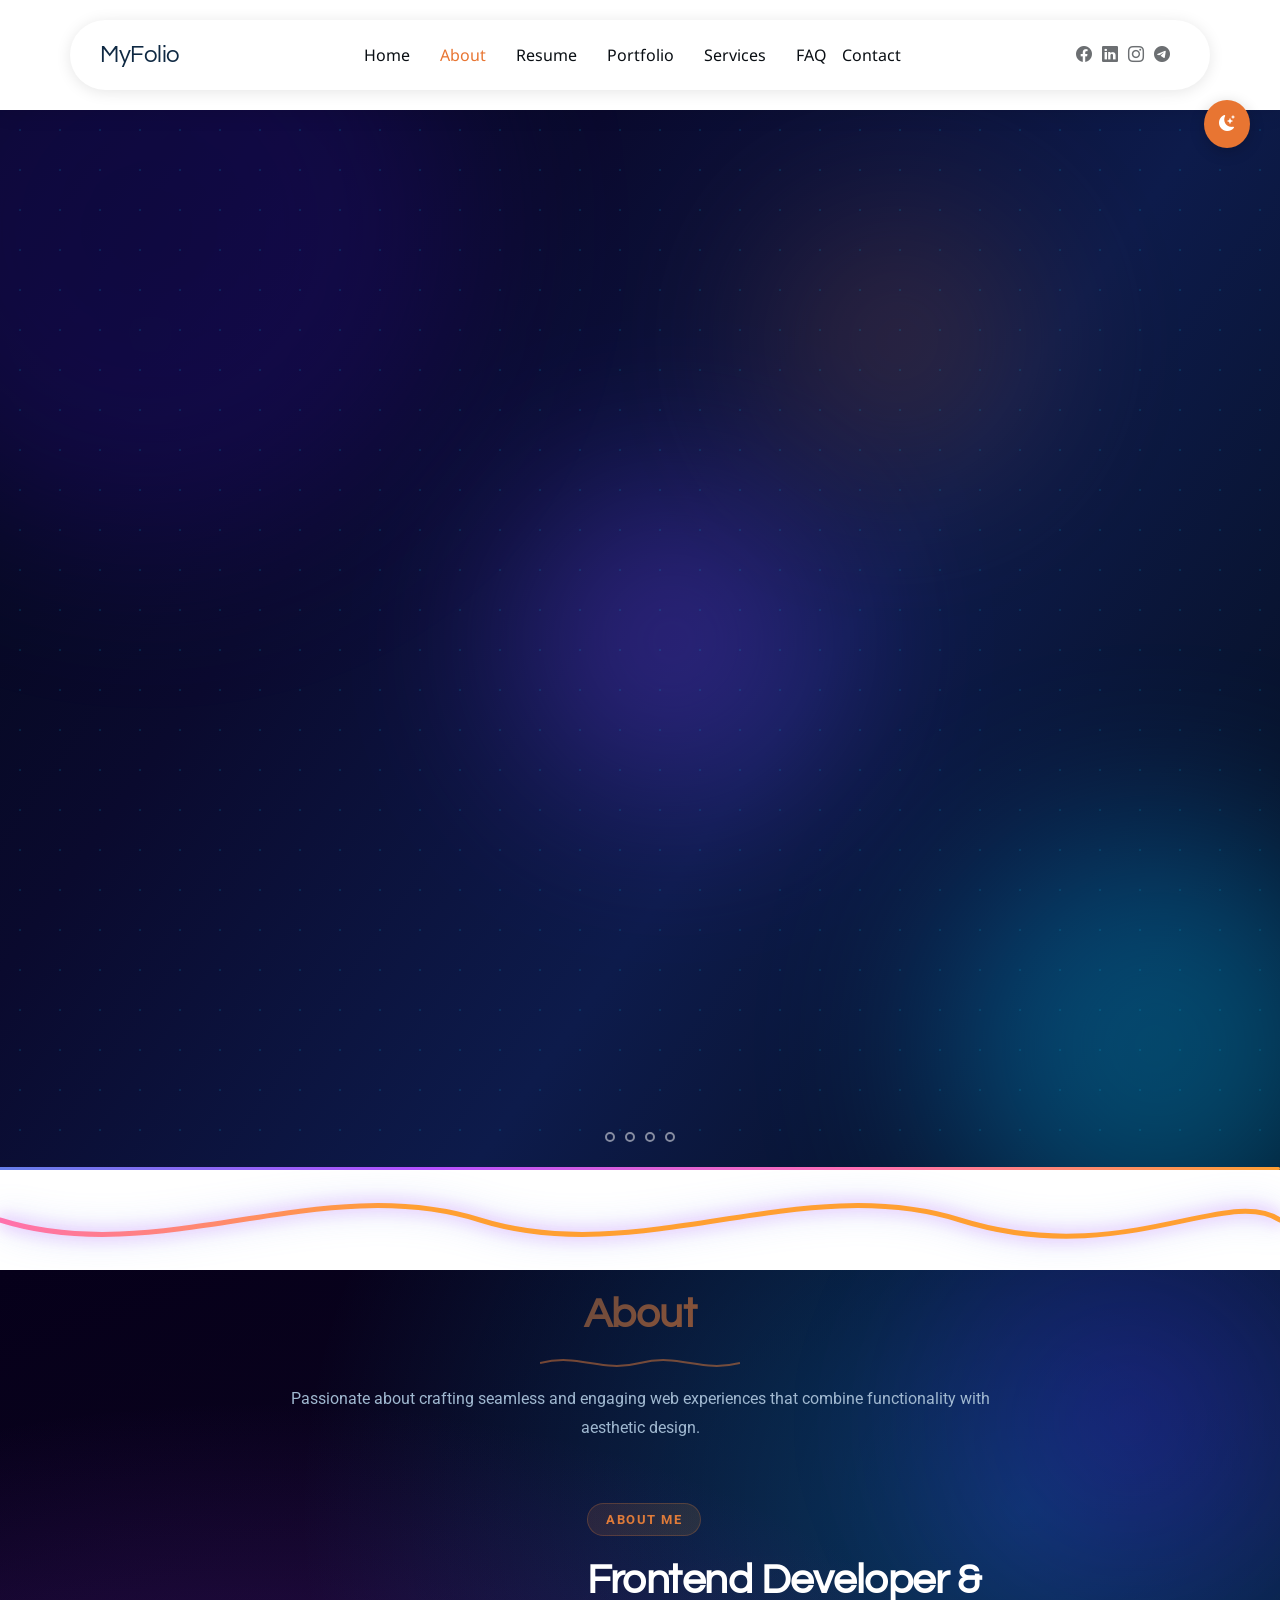
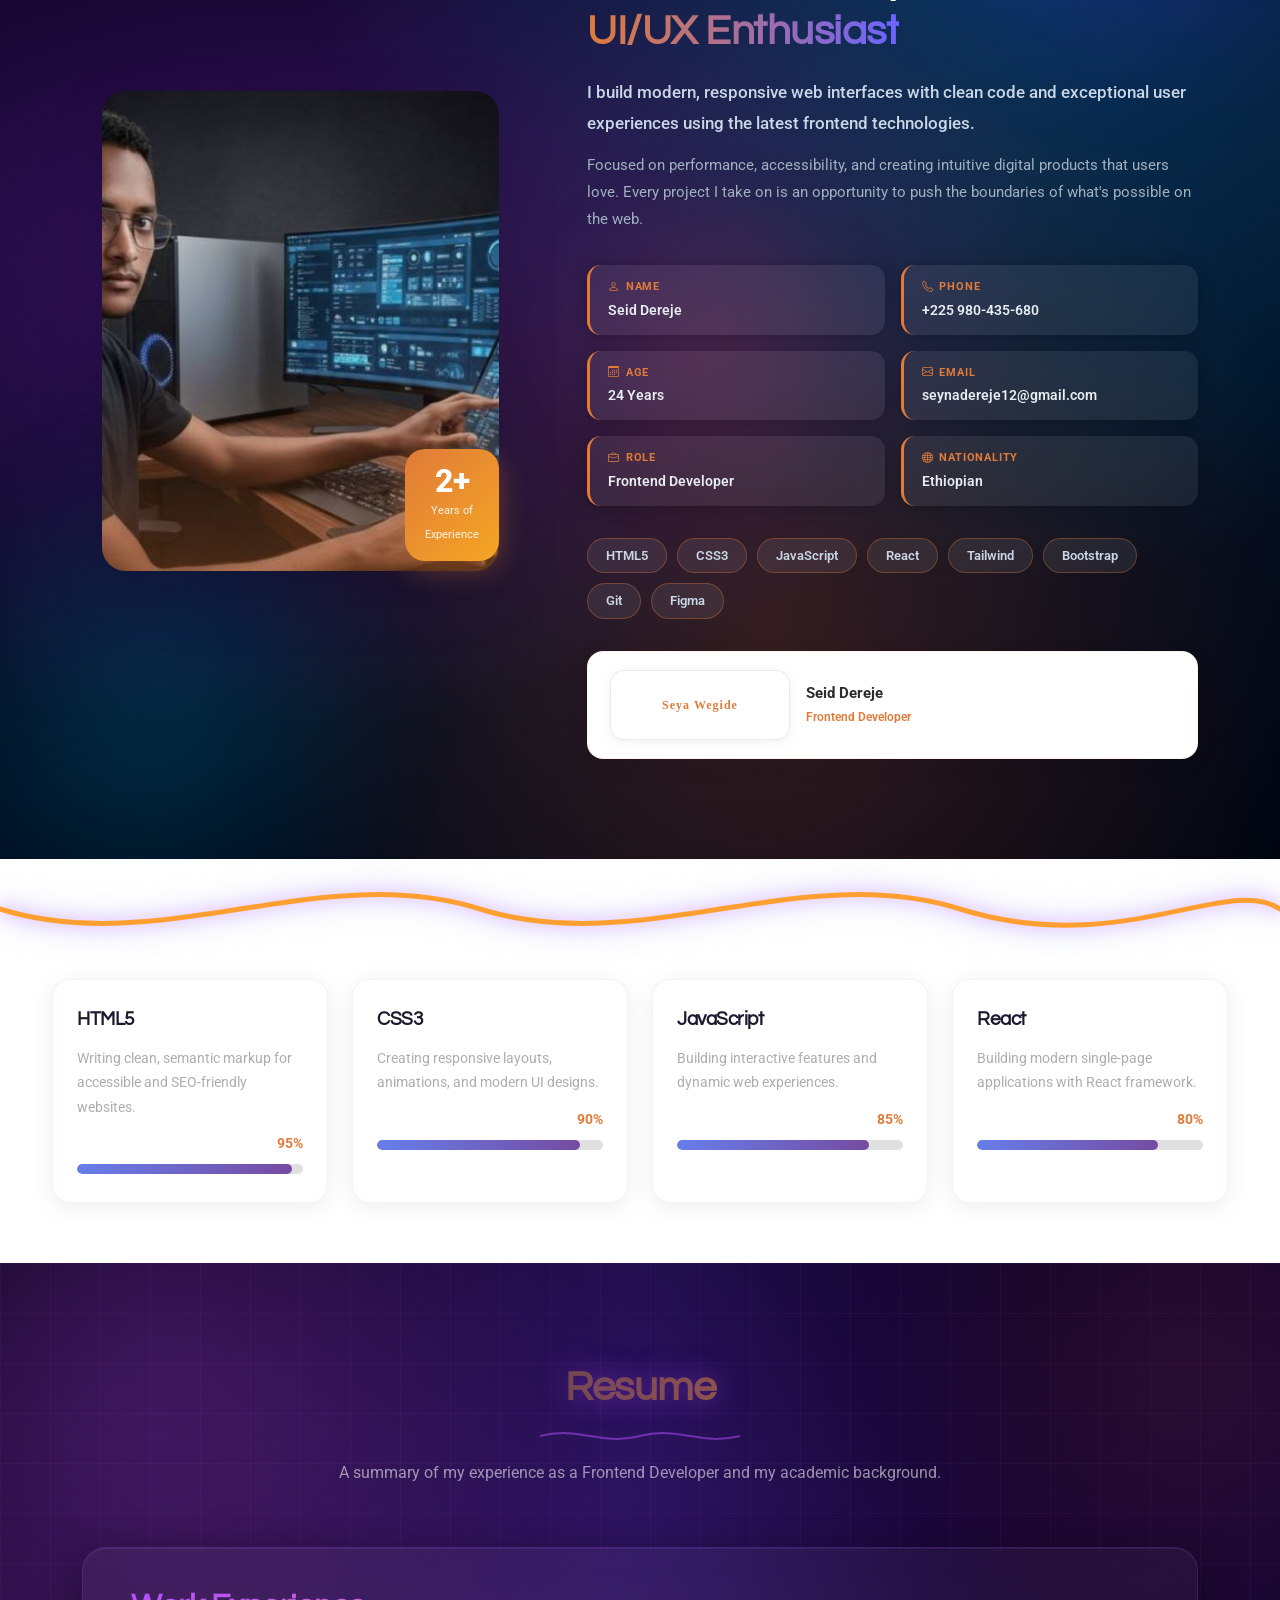
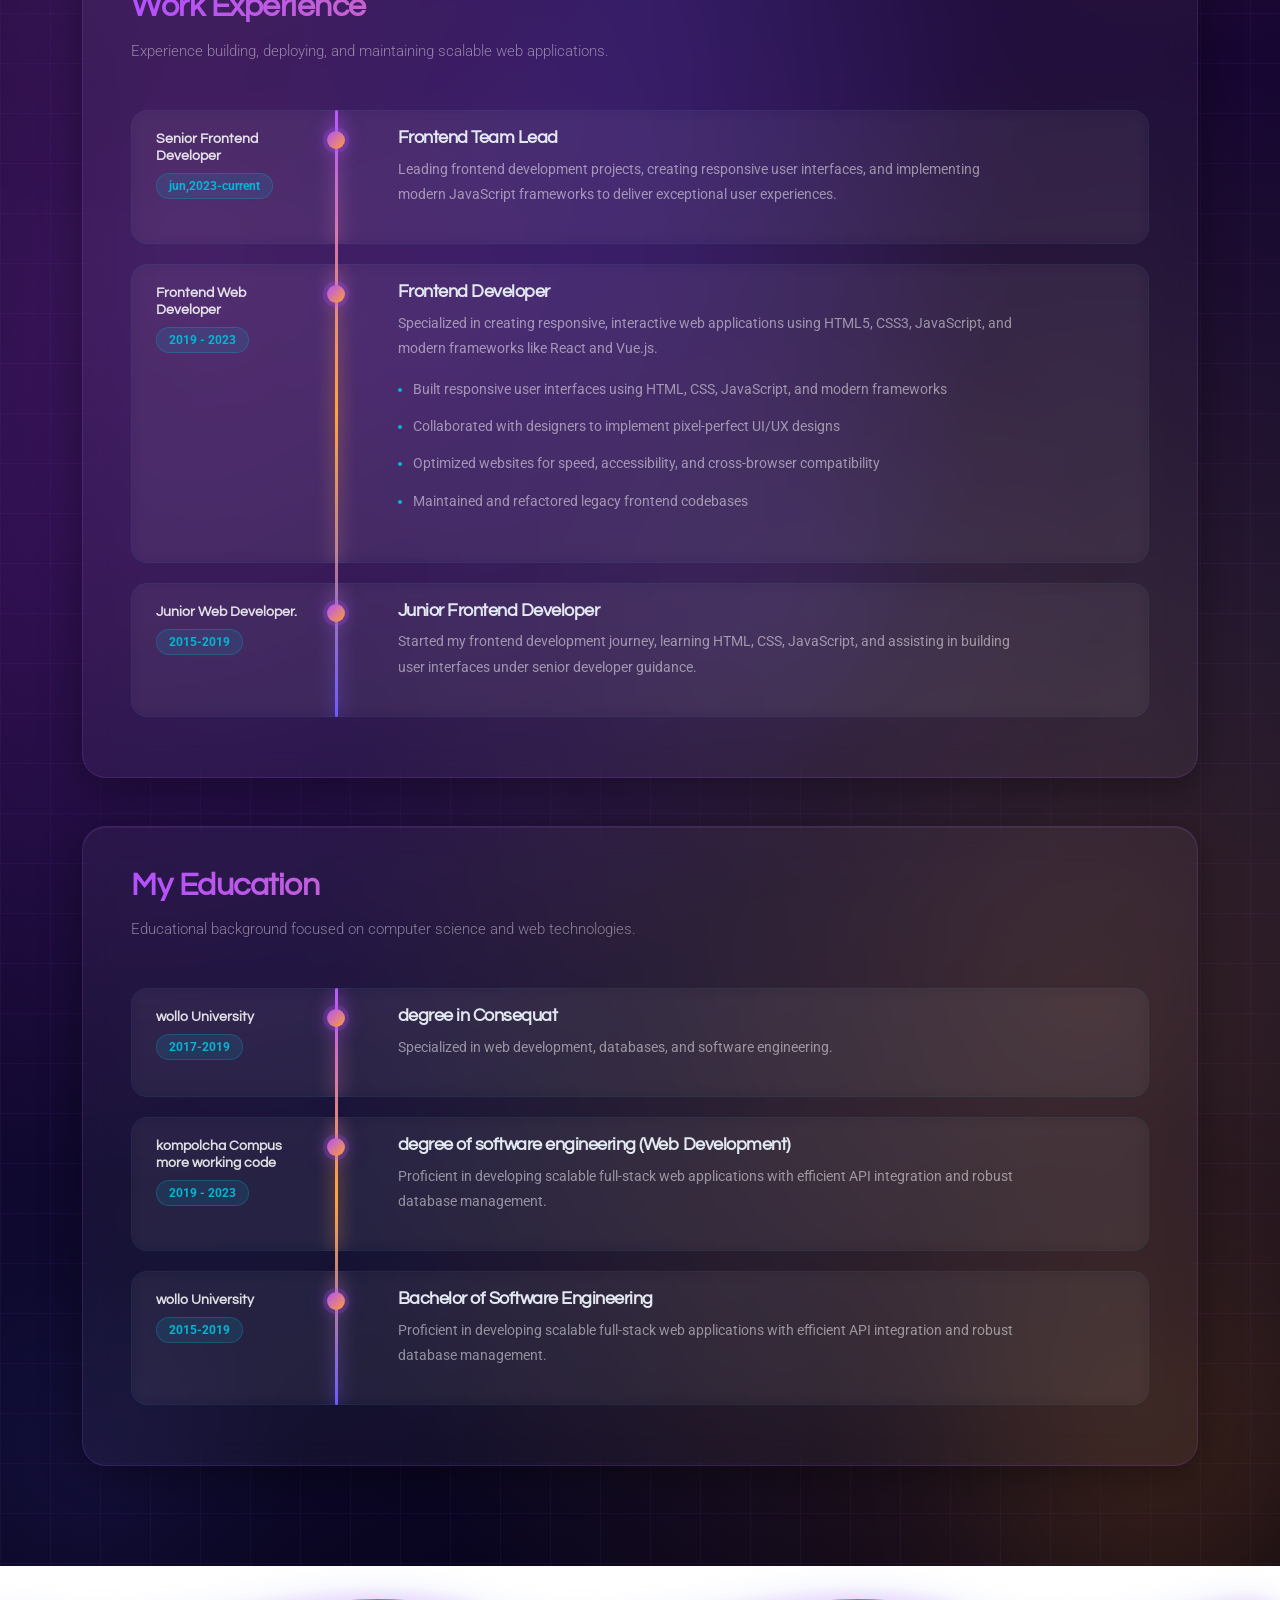
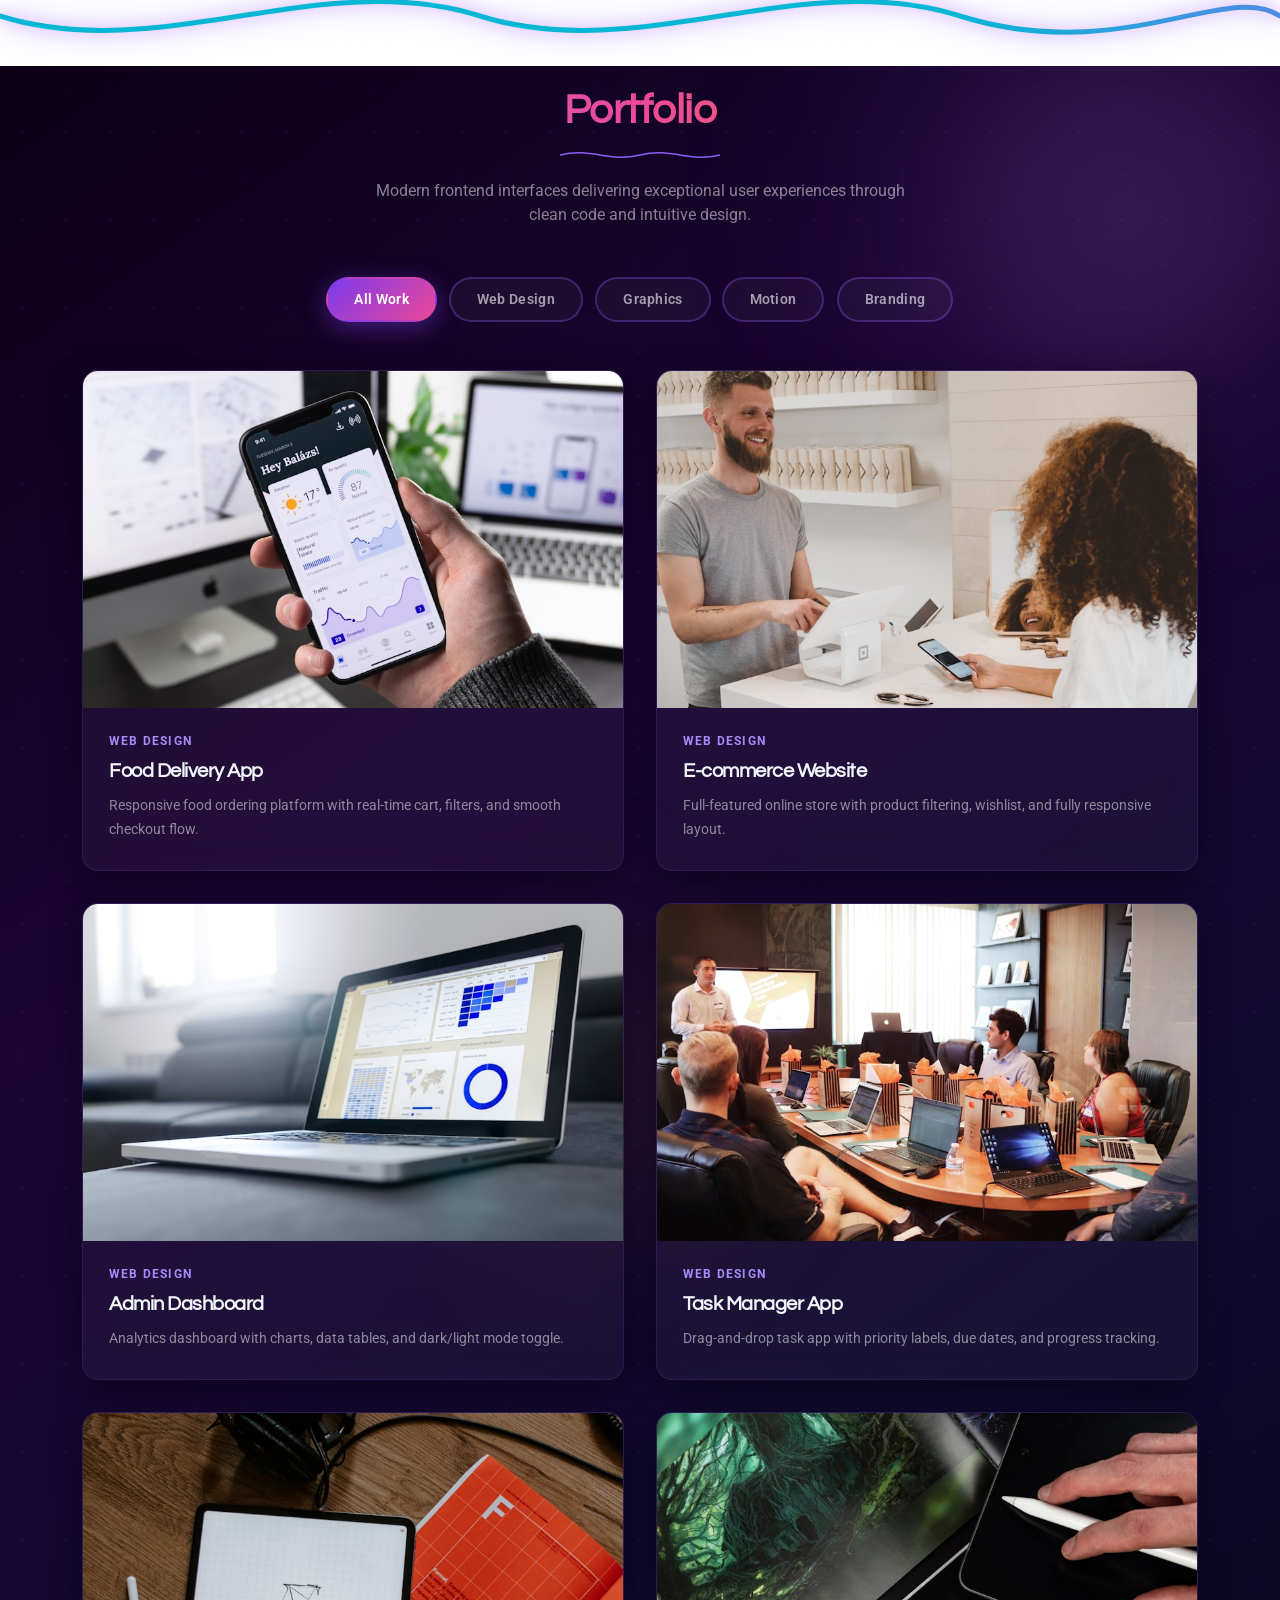
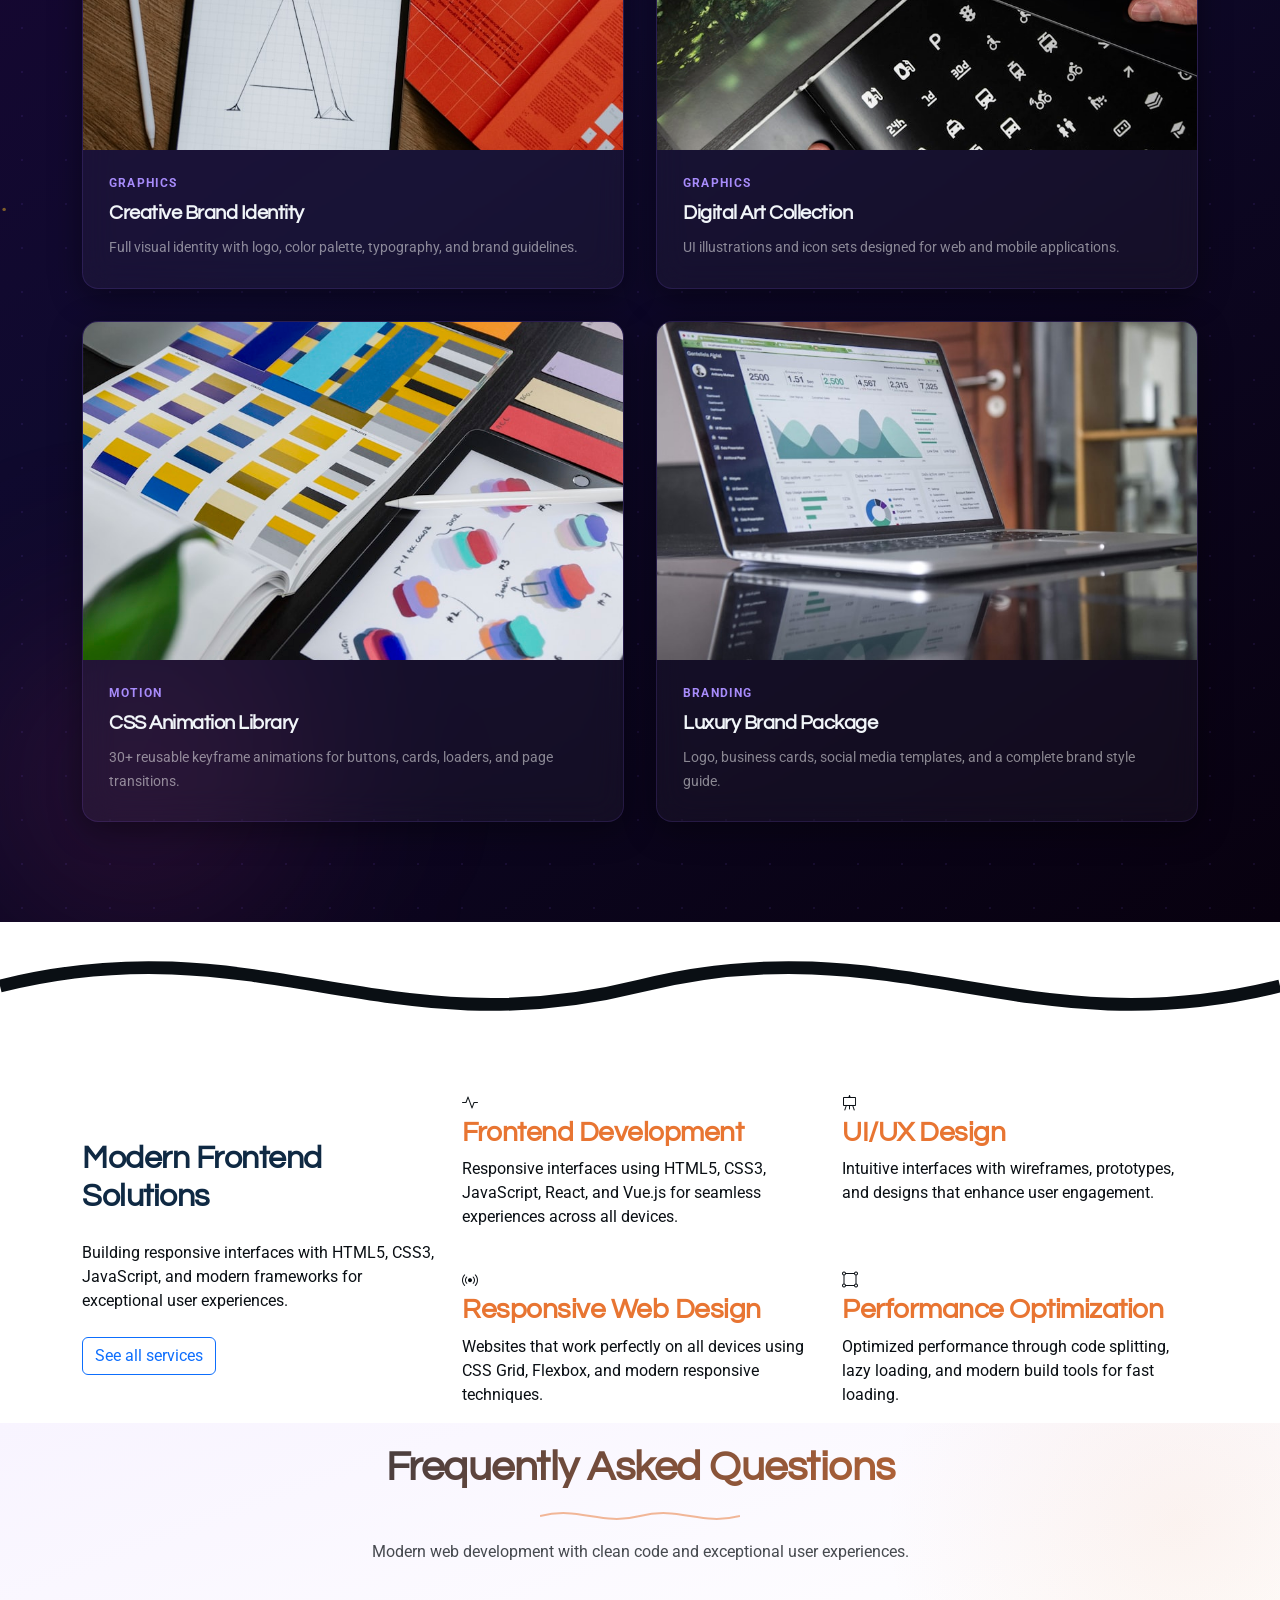
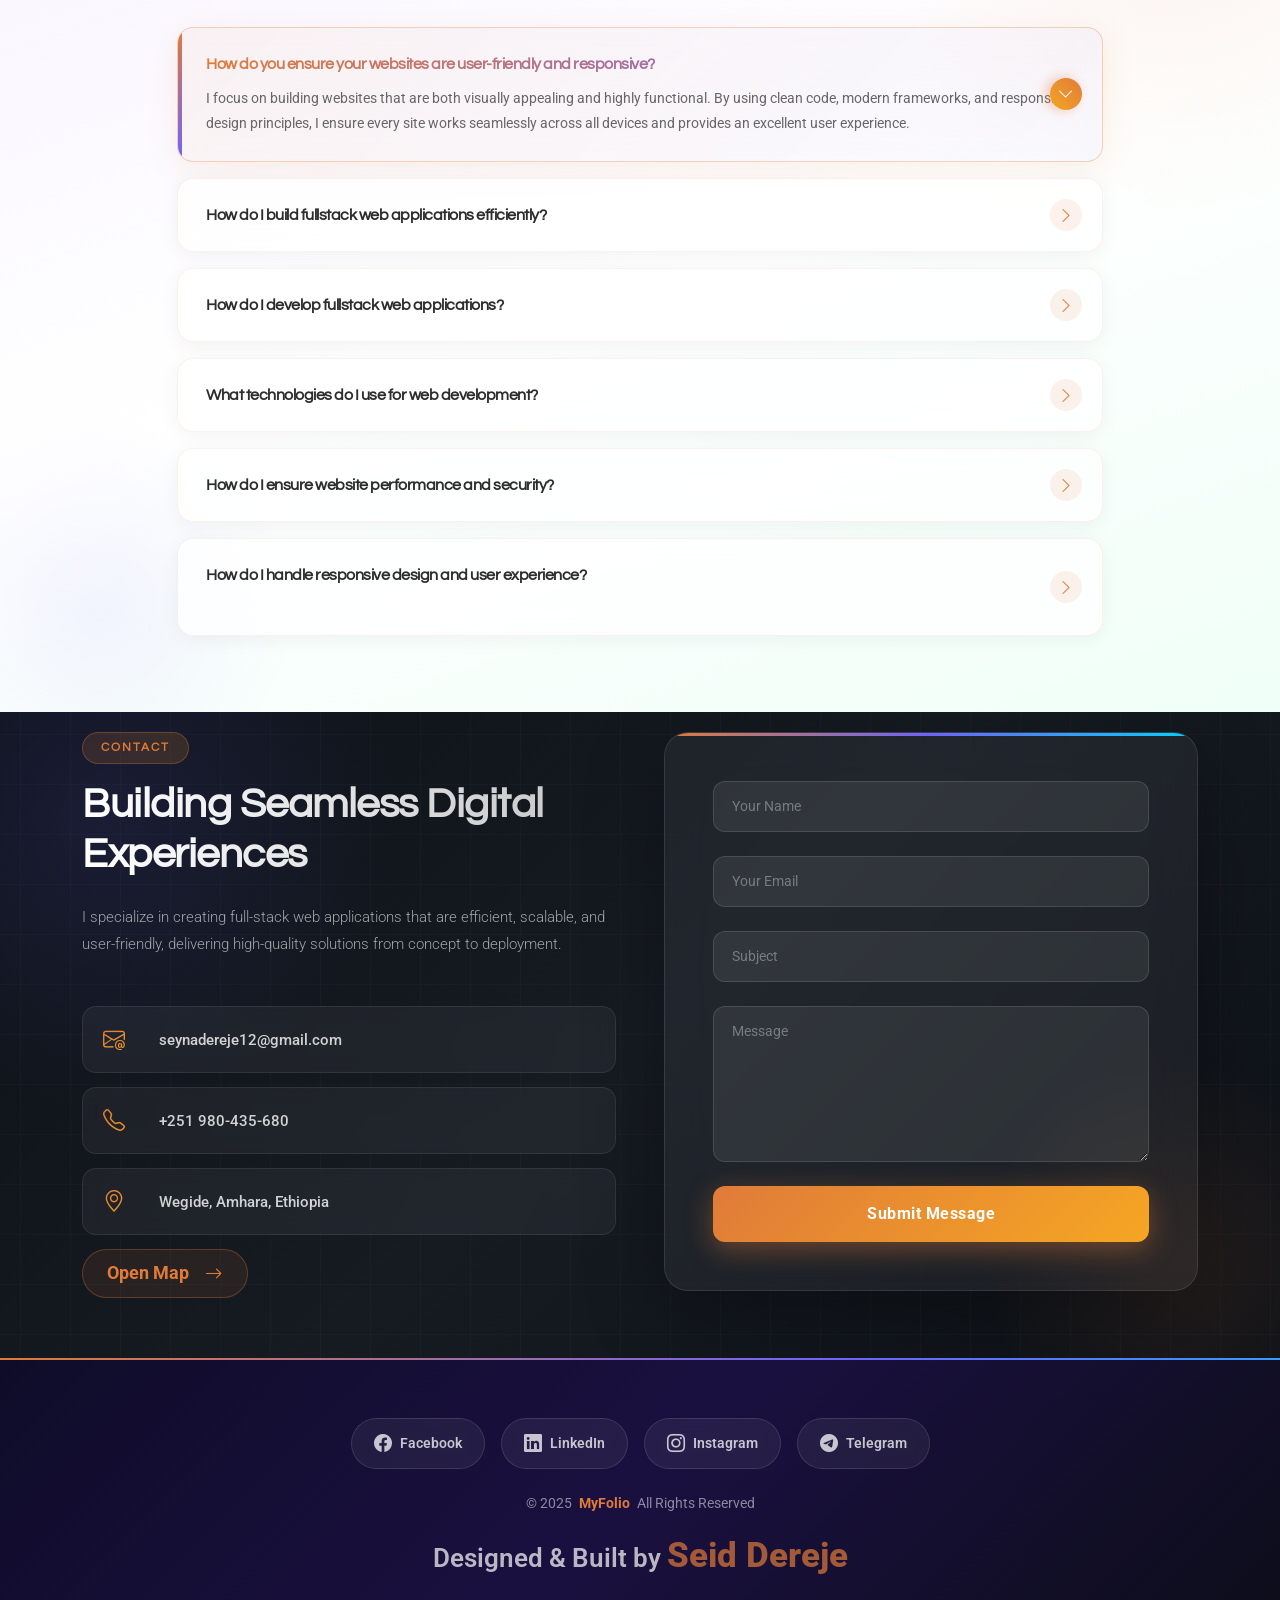
==== index.html @ 4d68e466 "Build responsive personal portfolio website with project showcase" ====
﻿<!DOCTYPE html>
<html lang="en">

<head>
  <meta charset="utf-8">
  <meta content="width=device-width, initial-scale=1.0" name="viewport">
  <title>SD portfolio</title>
  <meta name="description" content="">
  <meta name="keywords" content="">

  <!-- Favicons -->
  <link href="assets/img/favicon.png" rel="icon">
  <link href="assets/img/apple-touch-icon.png" rel="apple-touch-icon">

  <!-- Fonts -->
  <link href="https://fonts.googleapis.com" rel="preconnect">
  <link href="https://fonts.gstatic.com" rel="preconnect" crossorigin>
  <link href="https://fonts.googleapis.com/css2?family=Roboto:ital,wght@0,100;0,300;0,400;0,500;0,700;0,900;1,100;1,300;1,400;1,500;1,700;1,900&family=Noto+Sans:ital,wght@0,100;0,200;0,300;0,400;0,500;0,600;0,700;0,800;0,900;1,100;1,200;1,300;1,400;1,500;1,600;1,700;1,800;1,900&family=Questrial:wght@400&display=swap" rel="stylesheet">
    
  <!-- Vendor CSS Files -->
   <link rel="stylesheet" href="bootstrap.css">
  <link href="assets/vendor/bootstrap/css/bootstrap.min.css" rel="stylesheet">
  <link href="assets/vendor/bootstrap-icons/bootstrap-icons.css" rel="stylesheet">
  <link href="assets/vendor/aos/aos.css" rel="stylesheet">
  <link href="assets/vendor/glightbox/css/glightbox.min.css" rel="stylesheet">
  <link href="assets/vendor/swiper/swiper-bundle.min.css" rel="stylesheet">

  <!-- Main CSS File -->
  <link href="assets/css/main.css" rel="stylesheet">
  <style>
    .header-1{
      
      text-align: center;
    }
    #image-s{
    
      height: 500px;
      width: 600px;
    }
    #ss{
      width: 600px;
      height: 500px;
    }
    .hero-section{
      background: linear-gradient(125deg, #020818 0%, #0a0a2e 30%, #0d1b4b 60%, #050d1a 100%);
      color: white;
      padding: 80px 0;
      position: relative;
    }
    
    /* Dark/Light Mode Toggle */
    .theme-toggle {
      position: fixed;
      top: 100px;
      right: 30px;
      z-index: 1000;
      background: var(--accent-color);
      color: white;
      border: none;
      padding: 12px 15px;
      border-radius: 50%;
      cursor: pointer;
      box-shadow: 0 4px 15px rgba(0,0,0,0.2);
      transition: all 0.3s ease;
    }
    
    .theme-toggle:hover {
      transform: scale(1.1) rotate(180deg);
      box-shadow: 0 6px 20px rgba(0,0,0,0.3);
    }
    
    /* Dark Mode Styles */
    body.dark-mode {
      --background-color: #1a1a2e;
      --default-color: #eaeaea;
      --heading-color: #ffffff;
      --surface-color: #16213e;
      --accent-color: #667eea;
    }
    
    body.dark-mode .hero-section {
      background: linear-gradient(125deg, #020818 0%, #0a0a2e 30%, #0d1b4b 60%, #050d1a 100%);
    }
    
    
    /* Animated Counters */
    .counter-section {
      background: linear-gradient(135deg, #667eea 0%, #764ba2 100%);
      padding: 60px 0;
      color: white;
      margin: 50px 0;
    }
    
    .counter-item {
      text-align: center;
      padding: 20px;
    }
    
    .counter-number {
      font-size: 48px;
      font-weight: bold;
      display: block;
      margin-bottom: 10px;
    }
    
    .counter-label {
      font-size: 18px;
      opacity: 0.9;
    }
    
    /* Typing Effect */
    .typing-text {
      border-right: 3px solid white;
      animation: blink 0.7s infinite;
    }
    
    @keyframes blink {
      0%, 50% { border-color: white; }
      51%, 100% { border-color: transparent; }
    }
    
    /* Enhanced Cards */
    .premium-card {
      background: var(--surface-color);
      border-radius: 15px;
      padding: 30px;
      box-shadow: 0 10px 30px rgba(0,0,0,0.1);
      transition: all 0.3s ease;
      border: 1px solid rgba(0,0,0,0.05);
    }
    
    .premium-card:hover {
      transform: translateY(-10px);
      box-shadow: 0 20px 40px rgba(0,0,0,0.15);
    }
    
    /* CTA Buttons */
    .cta-primary {
      background: linear-gradient(135deg, #667eea 0%, #764ba2 100%);
      color: white;
      padding: 15px 40px;
      border-radius: 50px;
      border: none;
      font-weight: 600;
      cursor: pointer;
      transition: all 0.3s ease;
      box-shadow: 0 4px 15px rgba(102, 126, 234, 0.4);
    }
    
    .cta-primary:hover {
      transform: translateY(-3px);
      box-shadow: 0 6px 20px rgba(102, 126, 234, 0.6);
    }
    
    .cta-secondary {
      background: transparent;
      color: var(--accent-color);
      padding: 15px 40px;
      border-radius: 50px;
      border: 2px solid var(--accent-color);
      font-weight: 600;
      cursor: pointer;
      transition: all 0.3s ease;
    }
    
    .cta-secondary:hover {
      background: var(--accent-color);
      color: white;
      transform: translateY(-3px);
    }
    
    /* Skills Progress Bars */
    .skill-progress {
      background: #e0e0e0;
      border-radius: 10px;
      height: 10px;
      overflow: hidden;
      margin-top: 10px;
    }
    
    .skill-progress-bar {
      height: 100%;
      background: linear-gradient(90deg, #667eea 0%, #764ba2 100%);
      border-radius: 10px;
      transition: width 1.5s ease;
      width: 0;
    }
    
    .skill-progress-bar.animate {
      width: var(--progress-width);
    }
    
    /* Project Filter Buttons */
    .filter-buttons {
      display: flex;
      gap: 15px;
      justify-content: center;
      margin-bottom: 40px;
      flex-wrap: wrap;
    }
    
    .filter-btn {
      padding: 10px 25px;
      border-radius: 25px;
      border: 2px solid var(--accent-color);
      background: transparent;
      color: var(--accent-color);
      cursor: pointer;
      transition: all 0.3s ease;
      font-weight: 500;
    }
    
    .filter-btn.active,
    .filter-btn:hover {
      background: var(--accent-color);
      color: white;
    }
    
    /* Star Rating */
    .star-rating {
      color: #ffd700;
      font-size: 20px;
      margin: 10px 0;
    }
    
    /* Enhanced Navigation */
    .header.sticky-top {
      box-shadow: 0 2px 20px rgba(0,0,0,0.1);
      backdrop-filter: blur(10px);
      background: rgba(255,255,255,0.95);
    }
    
    body.dark-mode .header.sticky-top {
      background: rgba(26,26,46,0.95);
    }
    
    /* Scroll offset for fixed header */
    section {
      scroll-margin-top: 80px;
    }
    
    #hero {
      scroll-margin-top: 0;
    }
    
    /* Smooth Animations */
    .fade-in {
      opacity: 0;
      transform: translateY(30px);
      transition: all 0.6s ease;
    }
    
    .fade-in.visible {
      opacity: 1;
      transform: translateY(0);
    }
    
    /* Premium Typography */
    h1, h2, h3 {
      font-weight: 700;
      letter-spacing: -0.5px;
    }
    
    .hero-title {
      font-size: 56px;
      font-weight: 800;
      margin-bottom: 20px;
      line-height: 1.2;
    }
    
    .hero-subtitle {
      font-size: 24px;
      font-weight: 300;
      margin-bottom: 30px;
      opacity: 0.9;
    }
    
    /* Ensure main content is visible */
    .main {
      position: relative;
      z-index: 1;
      background: var(--background-color);
    }
    
    /* Fix section visibility */
    section {
      position: relative;
      background: var(--background-color);
    }
    
  </style>
  
</head>

<body class="index-page">

  <header id="header" class="header d-flex align-items-center sticky-top">
    <div class="header-container container-fluid container-xl position-relative d-flex align-items-center justify-content-between">

      <a href="index.html" class="logo d-flex align-items-center me-auto me-xl-0">
        <!-- Uncomment the line below if you also wish to use an image logo -->
        <!-- <img src="assets/img/logo.webp" alt=""> -->
        <h1 class="sitename">MyFolio</h1>
      </a>

      <nav id="navmenu" class="navmenu">
        <ul>
          <li><a href="#hero" class="active">Home</a></li>
          <li><a href="#about">About</a></li>
          <li><a href="#resume">Resume</a></li>
          <li><a href="#portfolio">Portfolio</a></li>
          <li><a href="#services">Services</a></li>
          <li><a href="#faq">FAQ</a></li>
          <li><a href="#contact" class="nav-contact-btn">Contact</a></li>
        </ul>
        <i class="mobile-nav-toggle d-xl-none bi bi-list"></i>
      </nav>

      <div class="header-social-links">
        <a href="https://www.facebook.com/seynadereje12" target="_blank" class="facebook" title="Facebook"><i class="bi bi-facebook"></i></a>
        <a href="https://www.linkedin.com/in/seynadereje12" target="_blank" class="linkedin" title="LinkedIn"><i class="bi bi-linkedin"></i></a>
        <a href="https://www.instagram.com/explore/search/?q=0980435680" target="_blank" class="instagram" title="Instagram"><i class="bi bi-instagram"></i></a>
        <a href="https://t.me/+251980435680" target="_blank" class="telegram" title="Telegram"><i class="bi bi-telegram"></i></a>
      </div>

    </div>
  </header>
  
  <!-- Theme Toggle Button -->
  <button class="theme-toggle" id="themeToggle" title="Toggle Dark/Light Mode">
    <i class="bi bi-moon-stars-fill"></i>
  </button>
  
  <!-- ======= Hero Slider Section ======= -->
  <section class="hero-section" id="hero">

    <!-- Premium dark background layers -->
    <div class="hero-bg">
      <div class="hero-blob hero-blob-1"></div>
      <div class="hero-blob hero-blob-2"></div>
      <div class="hero-blob hero-blob-3"></div>
      <div class="hero-blob hero-blob-4"></div>
      <div class="hero-grid"></div>
      <canvas id="heroParticles"></canvas>
    </div>

    <!-- ===== SLIDER WRAPPER ===== -->
    <div class="hs-slider" id="heroSlider">

      <!-- ── SLIDE 1 (current home, kept exactly) ── -->
      <div class="hs-slide active" data-slide="0">
        <div class="container hero-container">
          <div class="row align-items-center g-5">
            <div class="col-lg-6 hero-text-col">
              <div class="hero-badge"><span class="hero-badge-dot"></span>Available for Work</div>
              <h1 class="hero-title"><span style="color:#ffffff;font-weight:900;font-size:1.1em;text-shadow:0 0 30px rgba(102,126,234,0.8),0 0 60px rgba(180,80,255,0.4);letter-spacing:-1px;">Hi, I'm a</span><br><span class="hero-gradient-text">Frontend Developer</span></h1>
              <p class="hero-subtitle">Crafting Beautiful &amp; Interactive User Experiences</p>
              <p class="hero-desc">I specialize in creating modern, responsive, and user-friendly web interfaces using HTML5, CSS3, JavaScript, and React. From wireframes to live deployment — focused on performance, usability, and clean code.</p>
              <div class="hero-tech-pills">
                <span class="hero-pill"><i class="bi bi-filetype-html"></i> HTML5</span>
                <span class="hero-pill"><i class="bi bi-filetype-css"></i> CSS3</span>
                <span class="hero-pill"><i class="bi bi-filetype-js"></i> JavaScript</span>
                <span class="hero-pill"><i class="bi bi-code-slash"></i> React</span>
              </div>
              <div class="hero-actions">
                <a href="#portfolio" class="hero-btn-primary">View My Work <i class="bi bi-arrow-right"></i></a>
                <a href="#contact" class="hero-btn-secondary">Contact Me</a>
              </div>
              <div class="hero-stats">
                <div class="hero-stat"><span class="hero-stat-num">2+</span><span class="hero-stat-label">Years Exp.</span></div>
                <div class="hero-stat-divider"></div>
                <div class="hero-stat"><span class="hero-stat-num">20+</span><span class="hero-stat-label">Projects</span></div>
                <div class="hero-stat-divider"></div>
                <div class="hero-stat"><span class="hero-stat-num">10+</span><span class="hero-stat-label">Clients</span></div>
              </div>
            </div>
            <div class="col-lg-6 hero-img-col">
              <div class="hero-img-grid">
                <div class="hero-glass-frame">
                  <div class="hero-glass-header">
                    <span class="hero-glass-dot red"></span>
                    <span class="hero-glass-dot yellow"></span>
                    <span class="hero-glass-dot green"></span>
                    <span class="hero-glass-title">portfolio.dev</span>
                  </div>
                  <div class="hero-img-main">
                    <img src="seyaman.jpg" alt="Seid Dereje - Frontend Developer">
                    <div class="hero-img-ring"></div>
                    <div class="hero-img-badge"><i class="bi bi-code-slash"></i><span>Frontend Dev</span></div>
                  </div>
                </div>
                <div class="hero-img-side">
                  <img src="https://images.unsplash.com/photo-1517694712202-14dd9538aa97?w=800&q=90" alt="Coding">
                </div>
                <div class="hero-float-badge hero-float-1"><i class="bi bi-star-fill"></i> Top Rated</div>
              </div>
            </div>
          </div>
        </div>
      </div>

      <!-- ── SLIDE 2: Seya Dereje — Frontend Developer (dual layout) ── -->
      <div class="hs-slide" data-slide="1">
        <div class="hs-slide-bg" style="background:
          radial-gradient(ellipse at 10% 20%, rgba(6,182,212,0.28) 0%, transparent 45%),
          radial-gradient(ellipse at 90% 80%, rgba(102,126,234,0.28) 0%, transparent 45%),
          radial-gradient(ellipse at 50% 50%, rgba(180,80,255,0.12) 0%, transparent 60%),
          radial-gradient(ellipse at 80% 10%, rgba(255,110,180,0.12) 0%, transparent 40%),
          linear-gradient(145deg, #020818 0%, #040f2a 30%, #060820 60%, #010510 100%)">
        </div>
        <div class="container hero-container">
          <div class="row align-items-center g-5">
            <div class="col-lg-6 hero-text-col">
              <div class="hero-badge" style="border-color:rgba(6,182,212,.4);color:#06b6d4"><span class="hero-badge-dot" style="background:#06b6d4"></span>Available for Work</div>
              <h1 class="hero-title"><span style="background:linear-gradient(90deg,#ff9f32,#ff6eb4,#c850c0);-webkit-background-clip:text;-webkit-text-fill-color:transparent;background-clip:text;font-weight:800;">Hi, I'm</span><br><span style="background:linear-gradient(90deg,#06b6d4,#667eea);-webkit-background-clip:text;-webkit-text-fill-color:transparent;background-clip:text">Seya Dereje</span></h1>
              <p class="hero-subtitle">Frontend Developer &amp; Visual Architect</p>
              <p class="hero-desc">I transform ideas into elegant, high-performance web experiences. With a sharp eye for design and a passion for clean code, I build interfaces that captivate users and elevate brands globally.</p>
              <div class="hero-tech-pills">
                <span class="hero-pill"><i class="bi bi-filetype-html"></i> HTML5</span>
                <span class="hero-pill"><i class="bi bi-filetype-css"></i> CSS3</span>
                <span class="hero-pill"><i class="bi bi-filetype-js"></i> JavaScript</span>
                <span class="hero-pill"><i class="bi bi-code-slash"></i> React</span>
              </div>
              <div class="hero-actions">
                <a href="#portfolio" class="hero-btn-primary" style="background:linear-gradient(135deg,#06b6d4,#667eea)">My Work <i class="bi bi-arrow-right"></i></a>
                <a href="#contact" class="hero-btn-secondary">Contact</a>
              </div>
              <div class="hero-stats">
                <div class="hero-stat"><span class="hero-stat-num">2+</span><span class="hero-stat-label">Years Exp.</span></div>
                <div class="hero-stat-divider"></div>
                <div class="hero-stat"><span class="hero-stat-num">18+</span><span class="hero-stat-label">Projects</span></div>
                <div class="hero-stat-divider"></div>
                <div class="hero-stat"><span class="hero-stat-num">8+</span><span class="hero-stat-label">Clients</span></div>
              </div>
            </div>
            <div class="col-lg-6 hero-img-col">
              <div class="hs-dual-img">
                <div class="hs-img-primary">
                  <img src="abuzubeir.jpg" alt="Seya Dereje - Frontend Developer">
                  <div class="hs-img-overlay"><span><i class="bi bi-stars"></i> Visual Architect</span></div>
                </div>
                <div class="hs-img-secondary">
                  <img src="image download.png" alt="Software">
                  <div class="hs-img-overlay"><span><i class="bi bi-code-slash"></i> Software</span></div>
                </div>
              </div>
            </div>
          </div>
        </div>
      </div>

      <!-- ── SLIDE 3: Seya — Frontend Developer ── -->
      <div class="hs-slide" data-slide="2">
        <div class="hs-slide-bg" style="background: linear-gradient(135deg,#001a0f 0%,#003320 40%,#001a10 70%,#000a05 100%)"></div>
        <div class="container hero-container">
          <div class="row align-items-center g-5">
            <div class="col-lg-6 hero-text-col">
              <div class="hero-badge" style="border-color:rgba(16,185,129,.4);color:#10b981"><span class="hero-badge-dot" style="background:#10b981"></span>Available Now</div>
              <h1 class="hero-title"><span style="background:linear-gradient(90deg,#ff9f32,#ff6eb4,#c850c0);-webkit-background-clip:text;-webkit-text-fill-color:transparent;background-clip:text;font-weight:800;">Creative</span><br><span style="background:linear-gradient(90deg,#10b981,#06b6d4);-webkit-background-clip:text;-webkit-text-fill-color:transparent;background-clip:text">Frontend Dev</span></h1>
              <p class="hero-subtitle">Building Beautiful, Responsive Web Interfaces</p>
              <p class="hero-desc">Crafting pixel-perfect, high-performance frontend experiences using modern frameworks and clean code. Every interface I build is fast, accessible, and delightful to use.</p>
              <div class="hero-tech-pills">
                <span class="hero-pill"><i class="bi bi-filetype-html"></i> HTML5</span>
                <span class="hero-pill"><i class="bi bi-filetype-css"></i> CSS3</span>
                <span class="hero-pill"><i class="bi bi-code-slash"></i> React</span>
                <span class="hero-pill"><i class="bi bi-bootstrap"></i> Bootstrap</span>
              </div>
              <div class="hero-actions">
                <a href="#portfolio" class="hero-btn-primary" style="background:linear-gradient(135deg,#10b981,#06b6d4)">View Projects <i class="bi bi-arrow-right"></i></a>
                <a href="#contact" class="hero-btn-secondary">Let's Talk</a>
              </div>
              <div class="hero-stats">
                <div class="hero-stat"><span class="hero-stat-num">2+</span><span class="hero-stat-label">Years Exp.</span></div>
                <div class="hero-stat-divider"></div>
                <div class="hero-stat"><span class="hero-stat-num">20+</span><span class="hero-stat-label">Projects</span></div>
                <div class="hero-stat-divider"></div>
                <div class="hero-stat"><span class="hero-stat-num">10+</span><span class="hero-stat-label">Clients</span></div>
              </div>
            </div>
            <div class="col-lg-6 hero-img-col">
              <div class="hs-single-img">
                <img src="seya photo (122).jpg" alt="Seya - Frontend Developer">
                <div class="hs-img-overlay"><span><i class="bi bi-code-slash"></i> Frontend Developer</span></div>
                <div class="hs-img-glow" style="background:radial-gradient(circle,rgba(16,185,129,0.3),transparent 70%)"></div>
              </div>
            </div>
          </div>
        </div>
      </div>

      <!-- ── SLIDE 4: Abu Faruk — UI/UX Designer (solo) ── -->
      <div class="hs-slide" data-slide="3">
        <div class="hs-slide-bg" style="background: linear-gradient(135deg,#0a001f 0%,#1a0040 40%,#0d0030 70%,#050010 100%)"></div>
        <div class="container hero-container">
          <div class="row align-items-center g-5">
            <div class="col-lg-6 hero-text-col">
              <div class="hero-badge" style="border-color:rgba(255,160,50,.4);color:#ff9f32"><span class="hero-badge-dot" style="background:#ff9f32"></span>Open to Projects</div>
              <h1 class="hero-title"><span style="color:#ffffff;font-weight:900;font-size:1.1em;text-shadow:0 0 30px rgba(255,160,50,0.8),0 0 60px rgba(255,110,180,0.4);letter-spacing:-1px;">Hi, I'm</span><br><span style="background:linear-gradient(90deg,#ff9f32,#ff6eb4);-webkit-background-clip:text;-webkit-text-fill-color:transparent;background-clip:text">Abu Faruk</span></h1>
              <p class="hero-subtitle">UI/UX Designer &amp; Creative Developer</p>
              <p class="hero-desc">Designing intuitive, pixel-perfect interfaces that delight users. I blend creativity with technical precision to build experiences that are both beautiful and functional across all platforms.</p>
              <div class="hero-tech-pills">
                <span class="hero-pill"><i class="bi bi-pen"></i> Figma</span>
                <span class="hero-pill"><i class="bi bi-palette"></i> Adobe XD</span>
                <span class="hero-pill"><i class="bi bi-phone"></i> Mobile UI</span>
                <span class="hero-pill"><i class="bi bi-grid"></i> Design Systems</span>
              </div>
              <div class="hero-actions">
                <a href="#portfolio" class="hero-btn-primary" style="background:linear-gradient(135deg,#ff9f32,#ff6eb4)">See My Designs <i class="bi bi-arrow-right"></i></a>
                <a href="#contact" class="hero-btn-secondary">Hire Me</a>
              </div>
              <div class="hero-stats">
                <div class="hero-stat"><span class="hero-stat-num">3+</span><span class="hero-stat-label">Years Exp.</span></div>
                <div class="hero-stat-divider"></div>
                <div class="hero-stat"><span class="hero-stat-num">30+</span><span class="hero-stat-label">Designs</span></div>
                <div class="hero-stat-divider"></div>
                <div class="hero-stat"><span class="hero-stat-num">15+</span><span class="hero-stat-label">Clients</span></div>
              </div>
            </div>
            <div class="col-lg-6 hero-img-col">
              <div class="hs-single-img">
                <img src="abu faruk.jpg" alt="Abu Faruk - UI/UX Designer">
                <div class="hs-img-overlay"><span><i class="bi bi-pen"></i> UI/UX Designer</span></div>
                <div class="hs-img-glow" style="background:radial-gradient(circle,rgba(255,160,50,0.3),transparent 70%)"></div>
              </div>
            </div>
          </div>
        </div>
      </div>

    </div><!-- /hs-slider -->

    <!-- Slider dots -->
    <div class="hs-dots">
      <button class="hs-dot active" data-dot="0"></button>
      <button class="hs-dot" data-dot="1"></button>
      <button class="hs-dot" data-dot="2"></button>
      <button class="hs-dot" data-dot="3"></button>
    </div>

    <!-- Progress bar -->
    <div class="hs-progress"><div class="hs-progress-bar" id="hsProgressBar"></div></div>

  </section>

  <!-- Wavy Divider: Hero → About -->
  <div class="wave-divider">
    <svg viewBox="0 0 1440 100" xmlns="http://www.w3.org/2000/svg" preserveAspectRatio="none">
      <defs>
        <linearGradient id="waveGrad1" x1="0%" y1="0%" x2="100%" y2="0%">
          <stop offset="0%"   stop-color="#667eea"/>
          <stop offset="33%"  stop-color="#b450ff"/>
          <stop offset="66%"  stop-color="#ff6eb4"/>
          <stop offset="100%" stop-color="#ff9f32"/>
          <animateTransform attributeName="gradientTransform" type="translate" from="-1 0" to="1 0" dur="3s" repeatCount="indefinite"/>
        </linearGradient>
      </defs>
      <path class="wave-path" d="M0,50 C180,100 360,0 540,50 C720,100 900,0 1080,50 C1260,100 1380,15 1440,50" fill="none" stroke="url(#waveGrad1)" stroke-width="5" stroke-linecap="round" stroke-linejoin="round"/>
    </svg>
  </div>

  <main class="main">

    <!-- ======= About Section ======= -->
    <section id="about" class="about-section section">

      <!-- Decorative background -->
      <div class="about-bg">
        <div class="about-blob-1"></div>
        <div class="about-blob-2"></div>
        <div class="about-blob-3"></div>
      </div>

      <!-- Section Title -->
      <div class="container section-title" data-aos="fade-up">
        <h2>About</h2>
        <div class="title-shape">
          <svg viewBox="0 0 200 20" xmlns="http://www.w3.org/2000/svg">
            <path d="M 0,10 C 40,0 60,20 100,10 C 140,0 160,20 200,10" fill="none" stroke="#e07b39" stroke-width="2"></path>
          </svg>
        </div>
        <p>Passionate about crafting seamless and engaging web experiences that combine functionality with aesthetic design.</p>
      </div>

      <div class="container" data-aos="fade-up" data-aos-delay="50">
        <div class="row align-items-center g-5">

          <!-- Image Column -->
          <div class="col-lg-5" data-aos="fade-right" data-aos-delay="100">
            <div class="about-img-wrap">
              <div class="about-img-frame">
                <img src="seya photo (122).jpg" alt="Seid Dereje" class="about-main-img">
              </div>
              <!-- Floating cards removed -->
              <div class="about-exp-badge">
                <span class="about-exp-num">2+</span>
                <span class="about-exp-label">Years of<br>Experience</span>
              </div>
            </div>
          </div>

          <!-- Content Column -->
          <div class="col-lg-7" data-aos="fade-left" data-aos-delay="200">
            <div class="about-content-wrap">
              <span class="about-tag">About Me</span>
              <h2 class="about-heading">Frontend Developer &amp;<br><span class="about-heading-accent">UI/UX Enthusiast</span></h2>
              <p class="about-lead">I build modern, responsive web interfaces with clean code and exceptional user experiences using the latest frontend technologies.</p>
              <p class="about-body">Focused on performance, accessibility, and creating intuitive digital products that users love. Every project I take on is an opportunity to push the boundaries of what's possible on the web.</p>

              <!-- Info Grid -->
              <div class="about-info-grid">
                <div class="about-info-item">
                  <span class="about-info-label"><i class="bi bi-person"></i> Name</span>
                  <span class="about-info-value">Seid Dereje</span>
                </div>
                <div class="about-info-item">
                  <span class="about-info-label"><i class="bi bi-telephone"></i> Phone</span>
                  <span class="about-info-value">+225 980-435-680</span>
                </div>
                <div class="about-info-item">
                  <span class="about-info-label"><i class="bi bi-calendar3"></i> Age</span>
                  <span class="about-info-value">24 Years</span>
                </div>
                <div class="about-info-item">
                  <span class="about-info-label"><i class="bi bi-envelope"></i> Email</span>
                  <span class="about-info-value">seynadereje12@gmail.com</span>
                </div>
                <div class="about-info-item">
                  <span class="about-info-label"><i class="bi bi-briefcase"></i> Role</span>
                  <span class="about-info-value">Frontend Developer</span>
                </div>
                <div class="about-info-item">
                  <span class="about-info-label"><i class="bi bi-globe"></i> Nationality</span>
                  <span class="about-info-value">Ethiopian</span>
                </div>
              </div>

              <!-- Tech Stack Pills -->
              <div class="about-stack">
                <span class="about-stack-pill">HTML5</span>
                <span class="about-stack-pill">CSS3</span>
                <span class="about-stack-pill">JavaScript</span>
                <span class="about-stack-pill">React</span>
                <span class="about-stack-pill">Tailwind</span>
                <span class="about-stack-pill">Bootstrap</span>
                <span class="about-stack-pill">Git</span>
                <span class="about-stack-pill">Figma</span>
              </div>

              <!-- Signature -->
              <div class="about-signature">
                <div class="text-signature-wrap">
                  <span class="text-signature">Seya Wegide</span>
                </div>
                <div>
                  <strong>Seid Dereje</strong>
                  <span>Frontend Developer</span>
                </div>
              </div>
            </div>
          </div>

        </div>
      </div>
    </section><!-- /About Section -->

    <!-- Wavy Divider: About → Resume -->
    <div class="wave-divider">
      <svg viewBox="0 0 1440 100" xmlns="http://www.w3.org/2000/svg" preserveAspectRatio="none">
        <defs>
          <linearGradient id="waveGrad2" x1="0%" y1="0%" x2="100%" y2="0%">
            <stop offset="0%"   stop-color="#ff9f32"/>
            <stop offset="33%"  stop-color="#ff6eb4"/>
            <stop offset="66%"  stop-color="#b450ff"/>
            <stop offset="100%" stop-color="#667eea"/>
            <animateTransform attributeName="gradientTransform" type="translate" from="-1 0" to="1 0" dur="3.5s" repeatCount="indefinite"/>
          </linearGradient>
        </defs>
        <path class="wave-path" d="M0,50 C180,100 360,0 540,50 C720,100 900,0 1080,50 C1260,100 1380,15 1440,50" fill="none" stroke="url(#waveGrad2)" stroke-width="5" stroke-linecap="round" stroke-linejoin="round"/>
      </svg>
    </div>

    <!-- Skills Section -->
    <section id="skills" class="skills section">
      <div class="container">
        <div class="row justify-content-center g-4">

          <div class="col-md-6 col-lg-3" data-aos="fade-up" data-aos-delay="100">
            <div class="skill-box premium-card">
              <h3>HTML5</h3>
              <p>Writing clean, semantic markup for accessible and SEO-friendly websites.</p>
              <span class="text-end d-block">95%</span>
              <div class="skill-progress">
                <div class="skill-progress-bar" role="progressbar"
                  aria-valuenow="95" aria-valuemin="0" aria-valuemax="100"
                  style="--progress-width: 95%;"></div>
              </div>
            </div>
          </div>

          <div class="col-md-6 col-lg-3" data-aos="fade-up" data-aos-delay="200">
            <div class="skill-box premium-card">
              <h3>CSS3</h3>
              <p>Creating responsive layouts, animations, and modern UI designs.</p>
              <span class="text-end d-block">90%</span>
              <div class="skill-progress">
                <div class="skill-progress-bar" role="progressbar"
                  aria-valuenow="90" aria-valuemin="0" aria-valuemax="100"
                  style="--progress-width: 90%;"></div>
              </div>
            </div>
          </div>

          <div class="col-md-6 col-lg-3" data-aos="fade-up" data-aos-delay="300">
            <div class="skill-box premium-card">
              <h3>JavaScript</h3>
              <p>Building interactive features and dynamic web experiences.</p>
              <span class="text-end d-block">85%</span>
              <div class="skill-progress">
                <div class="skill-progress-bar" role="progressbar"
                  aria-valuenow="85" aria-valuemin="0" aria-valuemax="100"
                  style="--progress-width: 85%;"></div>
              </div>
            </div>
          </div>

          <div class="col-md-6 col-lg-3" data-aos="fade-up" data-aos-delay="400">
            <div class="skill-box premium-card">
              <h3>React</h3>
              <p>Building modern single-page applications with React framework.</p>
              <span class="text-end d-block">80%</span>
              <div class="skill-progress">
                <div class="skill-progress-bar" role="progressbar"
                  aria-valuenow="80" aria-valuemin="0" aria-valuemax="100"
                  style="--progress-width: 80%;"></div>
              </div>
            </div>
          </div>

        </div>
      </div>
    </section><!-- /Skills Section -->

    <!-- Resume Section -->
    <section id="resume" class="resume section">

      <!-- Premium background -->
      <div class="resume-bg" aria-hidden="true">
        <div class="resume-blob rb-1"></div>
        <div class="resume-blob rb-2"></div>
        <div class="resume-blob rb-3"></div>
        <div class="resume-dots"></div>
        <canvas class="resume-particles" id="resumeParticles"></canvas>
      </div>

      <!-- Section Title -->
      <div class="container section-title" data-aos="fade-up">
        <h2>Resume</h2>
        <div class="title-shape">
          <svg viewBox="0 0 200 20" xmlns="http://www.w3.org/2000/svg">
            <path d="M 0,10 C 40,0 60,20 100,10 C 140,0 160,20 200,10" fill="none" stroke="currentColor" stroke-width="2"></path>
          </svg>
        </div>
        <p>A summary of my experience as a Frontend Developer and my academic background.</p>
      </div><!-- End Section Title -->

      <div class="container" data-aos="fade-up" data-aos-delay="100">

        <div class="row">
          <div class="col-12">
            <div class="resume-wrapper">
              <div class="resume-block" data-aos="fade-up">
                <h2>Work Experience</h2>
                <p class="lead">Experience building, deploying, and maintaining scalable web applications.</p>

                <div class="timeline">
                  <div class="timeline-item" data-aos="fade-up" data-aos-delay="200">
                    <div class="timeline-left">
                      <h4 class="company">Senior Frontend Developer</h4>
                      <span class="period">jun,2023-current</span>
                    </div>
                    <div class="timeline-dot"></div>
                    <div class="timeline-right">
                      <h3 class="position">Frontend Team Lead</h3>
                      <p class="description">Leading frontend development projects, creating responsive user interfaces, and implementing modern JavaScript frameworks to deliver exceptional user experiences.</p>
                    </div>
                  </div>

                  <div class="timeline-item" data-aos="fade-up" data-aos-delay="300">
                    <div class="timeline-left">
                      <h4 class="company">Frontend Web Developer</h4>
                      <span class="period">2019 - 2023</span>
                    </div>
                    <div class="timeline-dot"></div>
                    <div class="timeline-right">
                      <h3 class="position">Frontend Developer</h3>
                      <p class="description">
                        Specialized in creating responsive, interactive web applications using HTML5, CSS3, JavaScript, and modern frameworks like React and Vue.js.
                      </p>
                      <ul>
                        <li>Built responsive user interfaces using HTML, CSS, JavaScript, and modern frameworks</li>
                        <li>Collaborated with designers to implement pixel-perfect UI/UX designs</li>
                        <li>Optimized websites for speed, accessibility, and cross-browser compatibility</li>
                        <li>Maintained and refactored legacy frontend codebases</li>
                      </ul>
                      <p></p>
                    </div>
                  </div>

                  <div class="timeline-item" data-aos="fade-up" data-aos-delay="400">
                    <div class="timeline-left">
                      <h4 class="company">Junior Web Developer.</h4>
                      <span class="period">2015-2019</span>
                    </div>
                    <div class="timeline-dot"></div>
                    <div class="timeline-right">
                      <h3 class="position">Junior Frontend Developer</h3>
                      <p class="description">Started my frontend development journey, learning HTML, CSS, JavaScript, and assisting in building user interfaces under senior developer guidance.</p>
                    </div>
                  </div>
                </div>
              </div>

              <div class="resume-block" data-aos="fade-up" data-aos-delay="100">
                <h2>My Education</h2>
                <p class="lead">Educational background focused on computer science and web technologies.</p>

                <div class="timeline">
                  <div class="timeline-item" data-aos="fade-up" data-aos-delay="200">
                    <div class="timeline-left">
                      <h4 class="company">wollo University</h4>
                      <span class="period">2017-2019</span>
                    </div>
                    <div class="timeline-dot"></div>
                    <div class="timeline-right">
                      <h3 class="position">degree in Consequat</h3>
                      <p class="description">Specialized in web development, databases, and software engineering.</p>
                    </div>
                  </div>

                  <div class="timeline-item" data-aos="fade-up" data-aos-delay="300">
                    <div class="timeline-left">
                      <h4 class="company">kompolcha Compus more working code</h4>
                      <span class="period">2019 - 2023</span>
                    </div>
                    <div class="timeline-dot"></div>
                    <div class="timeline-right">
                      <h3 class="position">degree of software engineering (Web Development)</h3>
                      <p class="description">Proficient in developing scalable full-stack web applications with efficient API integration and robust database management.</p>
                    </div>
                  </div>

                  <div class="timeline-item" data-aos="fade-up" data-aos-delay="400">
                    <div class="timeline-left">
                      <h4 class="company">wollo University</h4>
                      <span class="period">2015-2019</span>
                    </div>
                    <div class="timeline-dot"></div>
                    <div class="timeline-right">
                      <h3 class="position">Bachelor of Software Engineering</h3>
                      <p class="description">Proficient in developing scalable full-stack web applications with efficient API integration and robust database management.</p>
                    </div>
                  </div>
                </div>
              </div>
            </div>
          </div>
        </div>

      </div>

    </section><!-- /Resume Section -->

    <!-- Wavy Divider: Resume → Portfolio -->
    <div class="wave-divider">
      <svg viewBox="0 0 1440 100" xmlns="http://www.w3.org/2000/svg" preserveAspectRatio="none">
        <defs>
          <linearGradient id="waveGrad3" x1="0%" y1="0%" x2="100%" y2="0%">
            <stop offset="0%"   stop-color="#06b6d4"/>
            <stop offset="33%"  stop-color="#667eea"/>
            <stop offset="66%"  stop-color="#b450ff"/>
            <stop offset="100%" stop-color="#ff6eb4"/>
            <animateTransform attributeName="gradientTransform" type="translate" from="-1 0" to="1 0" dur="4s" repeatCount="indefinite"/>
          </linearGradient>
        </defs>
        <path class="wave-path" d="M0,50 C180,100 360,0 540,50 C720,100 900,0 1080,50 C1260,100 1380,15 1440,50" fill="none" stroke="url(#waveGrad3)" stroke-width="5" stroke-linecap="round" stroke-linejoin="round"/>
      </svg>
    </div>

    <!-- Portfolio Section -->
    <section id="portfolio" class="pf-section">

      <!-- Premium background -->
      <div class="pf-bg" aria-hidden="true">
        <div class="pf-blob pb-1"></div>
        <div class="pf-blob pb-2"></div>
        <div class="pf-blob pb-3"></div>
        <div class="pf-lines"></div>
        <canvas class="pf-particles" id="pfParticles"></canvas>
      </div>

      <div class="container">

        <div class="pf-title text-center">
          <h2>Portfolio</h2>
          <svg viewBox="0 0 200 20" xmlns="http://www.w3.org/2000/svg"><path d="M 0,10 C 40,0 60,20 100,10 C 140,0 160,20 200,10" fill="none" stroke="#e07b39" stroke-width="2"></path></svg>
          <p>Modern frontend interfaces delivering exceptional user experiences through clean code and intuitive design.</p>
        </div>

        <div class="pf-filters text-center">
          <button class="pf-btn active" data-filter="all">All Work</button>
          <button class="pf-btn" data-filter="web">Web Design</button>
          <button class="pf-btn" data-filter="graphics">Graphics</button>
          <button class="pf-btn" data-filter="motion">Motion</button>
          <button class="pf-btn" data-filter="brand">Branding</button>
        </div>

        <div class="pf-grid" id="pfGrid">

          <div class="pf-item" data-cat="web">
            <div class="pf-card">
              <div class="pf-img-wrap">
                <img src="assets/img/portfolio/portfolio-1.webp" alt="Food Delivery App" loading="lazy">
                <div class="pf-overlay">
                  <span class="pf-tag">React &middot; Tailwind CSS</span>
                  <div class="pf-links">
                    <a href="assets/img/portfolio/portfolio-1.webp" class="glightbox" data-gallery="pf-gallery" title="Food Delivery App"><i class="bi bi-eye"></i></a>
                    <a href="portfolio-details.html"><i class="bi bi-arrow-up-right"></i></a>
                  </div>
                </div>
              </div>
              <div class="pf-info">
                <span class="pf-cat-label">Web Design</span>
                <h3>Food Delivery App</h3>
                <p>Responsive food ordering platform with real-time cart, filters, and smooth checkout flow.</p>
              </div>
            </div>
          </div>

          <div class="pf-item" data-cat="web">
            <div class="pf-card">
              <div class="pf-img-wrap">
                <img src="assets/img/portfolio/portfolio-2.webp" alt="E-commerce Website" loading="lazy">
                <div class="pf-overlay">
                  <span class="pf-tag">HTML &middot; CSS &middot; JavaScript</span>
                  <div class="pf-links">
                    <a href="assets/img/portfolio/portfolio-2.webp" class="glightbox" data-gallery="pf-gallery" title="E-commerce Website"><i class="bi bi-eye"></i></a>
                    <a href="portfolio-details.html"><i class="bi bi-arrow-up-right"></i></a>
                  </div>
                </div>
              </div>
              <div class="pf-info">
                <span class="pf-cat-label">Web Design</span>
                <h3>E-commerce Website</h3>
                <p>Full-featured online store with product filtering, wishlist, and fully responsive layout.</p>
              </div>
            </div>
          </div>

          <div class="pf-item" data-cat="web">
            <div class="pf-card">
              <div class="pf-img-wrap">
                <img src="assets/img/portfolio/portfolio-5.webp" alt="Admin Dashboard" loading="lazy">
                <div class="pf-overlay">
                  <span class="pf-tag">React &middot; Bootstrap</span>
                  <div class="pf-links">
                    <a href="assets/img/portfolio/portfolio-5.webp" class="glightbox" data-gallery="pf-gallery" title="Admin Dashboard"><i class="bi bi-eye"></i></a>
                    <a href="portfolio-details.html"><i class="bi bi-arrow-up-right"></i></a>
                  </div>
                </div>
              </div>
              <div class="pf-info">
                <span class="pf-cat-label">Web Design</span>
                <h3>Admin Dashboard</h3>
                <p>Analytics dashboard with charts, data tables, and dark/light mode toggle.</p>
              </div>
            </div>
          </div>

          <div class="pf-item" data-cat="web">
            <div class="pf-card">
              <div class="pf-img-wrap">
                <img src="assets/img/portfolio/portfolio-8.webp" alt="Task Manager App" loading="lazy">
                <div class="pf-overlay">
                  <span class="pf-tag">Vanilla JavaScript</span>
                  <div class="pf-links">
                    <a href="assets/img/portfolio/portfolio-8.webp" class="glightbox" data-gallery="pf-gallery" title="Task Manager App"><i class="bi bi-eye"></i></a>
                    <a href="portfolio-details.html"><i class="bi bi-arrow-up-right"></i></a>
                  </div>
                </div>
              </div>
              <div class="pf-info">
                <span class="pf-cat-label">Web Design</span>
                <h3>Task Manager App</h3>
                <p>Drag-and-drop task app with priority labels, due dates, and progress tracking.</p>
              </div>
            </div>
          </div>

          <div class="pf-item" data-cat="graphics">
            <div class="pf-card">
              <div class="pf-img-wrap">
                <img src="assets/img/portfolio/portfolio-10.webp" alt="Brand Identity" loading="lazy">
                <div class="pf-overlay">
                  <span class="pf-tag">Figma &middot; Adobe XD</span>
                  <div class="pf-links">
                    <a href="assets/img/portfolio/portfolio-10.webp" class="glightbox" data-gallery="pf-gallery" title="Brand Identity"><i class="bi bi-eye"></i></a>
                    <a href="portfolio-details.html"><i class="bi bi-arrow-up-right"></i></a>
                  </div>
                </div>
              </div>
              <div class="pf-info">
                <span class="pf-cat-label">Graphics</span>
                <h3>Creative Brand Identity</h3>
                <p>Full visual identity with logo, color palette, typography, and brand guidelines.</p>
              </div>
            </div>
          </div>

          <div class="pf-item" data-cat="graphics">
            <div class="pf-card">
              <div class="pf-img-wrap">
                <img src="assets/img/portfolio/portfolio-11.webp" alt="Digital Art Collection" loading="lazy">
                <div class="pf-overlay">
                  <span class="pf-tag">Figma &middot; Illustrator</span>
                  <div class="pf-links">
                    <a href="assets/img/portfolio/portfolio-11.webp" class="glightbox" data-gallery="pf-gallery" title="Digital Art Collection"><i class="bi bi-eye"></i></a>
                    <a href="portfolio-details.html"><i class="bi bi-arrow-up-right"></i></a>
                  </div>
                </div>
              </div>
              <div class="pf-info">
                <span class="pf-cat-label">Graphics</span>
                <h3>Digital Art Collection</h3>
                <p>UI illustrations and icon sets designed for web and mobile applications.</p>
              </div>
            </div>
          </div>

          <div class="pf-item" data-cat="motion">
            <div class="pf-card">
              <div class="pf-img-wrap">
                <img src="assets/img/portfolio/portfolio-7.webp" alt="CSS Animation Library" loading="lazy">
                <div class="pf-overlay">
                  <span class="pf-tag">CSS &middot; GSAP</span>
                  <div class="pf-links">
                    <a href="assets/img/portfolio/portfolio-7.webp" class="glightbox" data-gallery="pf-gallery" title="CSS Animation Library"><i class="bi bi-eye"></i></a>
                    <a href="portfolio-details.html"><i class="bi bi-arrow-up-right"></i></a>
                  </div>
                </div>
              </div>
              <div class="pf-info">
                <span class="pf-cat-label">Motion</span>
                <h3>CSS Animation Library</h3>
                <p>30+ reusable keyframe animations for buttons, cards, loaders, and page transitions.</p>
              </div>
            </div>
          </div>

          <div class="pf-item" data-cat="brand">
            <div class="pf-card">
              <div class="pf-img-wrap">
                <img src="assets/img/portfolio/portfolio-4.webp" alt="Luxury Brand Package" loading="lazy">
                <div class="pf-overlay">
                  <span class="pf-tag">Branding &middot; Print</span>
                  <div class="pf-links">
                    <a href="assets/img/portfolio/portfolio-4.webp" class="glightbox" data-gallery="pf-gallery" title="Luxury Brand Package"><i class="bi bi-eye"></i></a>
                    <a href="portfolio-details.html"><i class="bi bi-arrow-up-right"></i></a>
                  </div>
                </div>
              </div>
              <div class="pf-info">
                <span class="pf-cat-label">Branding</span>
                <h3>Luxury Brand Package</h3>
                <p>Logo, business cards, social media templates, and a complete brand style guide.</p>
              </div>
            </div>
          </div>

        </div>
      </div>
    </section><!-- /Portfolio Section -->
          <svg viewBox="0 0 200 20" xmlns="http://www.w3.org/2000/svg">
            <path d="M 0,10 C 40,0 60,20 100,10 C 140,0 160,20 200,10" fill="none" stroke="currentColor" stroke-width="2"></path>
          </svg>
        </div>
        <p class="services-desc-text">Modern web development combining technical excellence with user-focused design.</p>
      </div><!-- End Section Title -->

      <div class="container" data-aos="fade-up" data-aos-delay="100">

        <div class="row align-items-center">
          <div class="col-lg-4 mb-5 mb-lg-0">
            <h2 class="fw-bold mb-4 servies-title">Modern Frontend Solutions</h2>
            <p class="mb-4">
        Building responsive interfaces with HTML5, CSS3, JavaScript, and modern frameworks for exceptional user experiences.
         </p>
            <a href="#" class="btn btn-outline-primary">See all services</a>
          </div>
          <div class="col-lg-8">
            <div class="row g-4">

              <div class="col-md-6" data-aos="fade-up" data-aos-delay="200">
                <div class="service-item">
                  <i class="bi bi-activity icon"></i>
                  <h3><a href="service-details.html">Frontend Development</a></h3>
                  <p>Responsive interfaces using HTML5, CSS3, JavaScript, React, and Vue.js for seamless experiences across all devices.</p>
                </div>
              </div><!-- End Service Item -->

              <div class="col-md-6" data-aos="fade-up" data-aos-delay="300">
                <div class="service-item">
                  <i class="bi bi-easel icon"></i>
                  <h3><a href="service-details.html">UI/UX Design</a></h3>
                  <p>Intuitive interfaces with wireframes, prototypes, and designs that enhance user engagement.</p>
                </div>
              </div><!-- End Service Item -->

              <div class="col-md-6" data-aos="fade-up" data-aos-delay="400">
                <div class="service-item">
                  <i class="bi bi-broadcast icon"></i>
                  <h3><a href="service-details.html">Responsive Web Design</a></h3>
                  <p>Websites that work perfectly on all devices using CSS Grid, Flexbox, and modern responsive techniques.</p>
                </div>
              </div><!-- End Service Item -->

              <div class="col-md-6" data-aos="fade-up" data-aos-delay="500">
                <div class="service-item">
                  <i class="bi bi-bounding-box-circles icon"></i>
                  <h3><a href="service-details.html">Performance Optimization</a></h3>
                  <p>Optimized performance through code splitting, lazy loading, and modern build tools for fast loading.</p>
                </div>
              </div><!-- End Service Item -->

            </div>
          </div>
        </div>

      </div>

    </section><!-- /Services Section -->

    <!-- Faq Section -->
    <section id="faq" class="faq section">

      <!-- Section Title -->
      <div class="container section-title" data-aos="fade-up">
        <h2>Frequently Asked Questions</h2>
        <div class="title-shape">
          <svg viewBox="0 0 200 20" xmlns="http://www.w3.org/2000/svg">
            <path d="M 0,10 C 40,0 60,20 100,10 C 140,0 160,20 200,10" fill="none" stroke="currentColor" stroke-width="2"></path>
          </svg>
        </div>
        <p>Modern web development with clean code and exceptional user experiences.</p>
      </div><!-- End Section Title -->

      <div class="container">

        <div class="row justify-content-center">

          <div class="col-lg-10" data-aos="fade-up" data-aos-delay="100">

            <div class="faq-container">

              <div class="faq-item faq-active">
                <h3>How do you ensure your websites are user-friendly and responsive?</h3>

                <div class="faq-content">
                  <p>I focus on building websites that are both visually appealing and highly functional. By using clean code, modern frameworks, and responsive design principles, I ensure every site works seamlessly across all devices and provides an excellent user experience.</p>
                </div>
                <i class="faq-toggle bi bi-chevron-right"></i>
              </div><!-- End Faq item-->

              <div class="faq-item">
                <h3>How do I build fullstack web applications efficiently?</h3>
                <div class="faq-content">
                  <p>I develop fullstack applications by integrating both frontend and backend technologies seamlessly. Using modern frameworks, clean code practices, and efficient database management, I ensure applications are scalable, fast, and provide an excellent user experience across all devices.</p>

                </div>
                <i class="faq-toggle bi bi-chevron-right"></i>
              </div><!-- End Faq item-->

              <div class="faq-item">
                <h3>How do I develop fullstack web applications?</h3>
                <div class="faq-content">
                  <p>I build fullstack applications by integrating frontend and backend technologies seamlessly. I focus on writing clean, maintainable code, implementing efficient databases, and ensuring responsive, user-friendly interfaces.</p>
                </div>
                <i class="faq-toggle bi bi-chevron-right"></i>
              </div><!-- End Faq item-->

              <div class="faq-item">
                <h3>What technologies do I use for web development?</h3>
                <div class="faq-content">
                  <p>I work with modern technologies such as HTML, CSS, JavaScript, React, Node.js, and SQL/NoSQL databases. These tools allow me to create scalable, high-performance applications tailored to client needs.</p>
                </div>
                <i class="faq-toggle bi bi-chevron-right"></i>
              </div><!-- End Faq item-->

              <div class="faq-item">
                <h3>How do I ensure website performance and security?</h3>
                <div class="faq-content">
                  <p>I implement best practices for website performance, including code optimization, caching strategies, and secure authentication. I also follow security protocols to protect user data and prevent vulnerabilities.</p>
                </div>
                <i class="faq-toggle bi bi-chevron-right"></i>
              </div><!-- End Faq item-->

              <div class="faq-item">
                <h3><h3>How do I handle responsive design and user experience?</h3></h3>
                <div class="faq-content">
                  <p>I design websites to be fully responsive across all devices, prioritizing usability and accessibility. My goal is to provide smooth navigation, fast load times, and engaging interfaces for all users.</p>>
                </div>
                <i class="faq-toggle bi bi-chevron-right"></i>
              </div><!-- End Faq item-->

            </div>

          </div><!-- End Faq Column-->

        </div>

      </div>

    </section><!-- /Faq Section -->

    <!-- Contact Section -->
    <section id="contact" class="contact section light-background">

      <div class="container" data-aos="fade-up" data-aos-delay="100">

        <div class="row g-5">
          <div class="col-lg-6">
            <div class="content" data-aos="fade-up" data-aos-delay="200">
              <div class="section-category mb-3">Contact</div>
              <h2 class="display-5 mb-4">Building Seamless Digital Experiences</h2>
              <p class="lead mb-4">I specialize in creating full-stack web applications that are efficient, scalable, and user-friendly, delivering high-quality solutions from concept to deployment.</p>

              <div class="contact-info mt-5">
                <div class="info-item d-flex mb-3">
                  <i class="bi bi-envelope-at me-3"></i>
                  <span>seynadereje12@gmail.com</span>
                </div>

                <div class="info-item d-flex mb-3">
                  <i class="bi bi-telephone me-3"></i>
                  <span>+251 980-435-680</span>
                </div>

                <div class="info-item d-flex mb-4">
                  <i class="bi bi-geo-alt me-3"></i>
                  <span>Wegide, Amhara, Ethiopia</span>
                </div>

                <a href="https://maps.google.com/?q=Wegide,Amhara,Ethiopia" target="_blank" class="map-link d-inline-flex align-items-center">
                  Open Map
                  <i class="bi bi-arrow-right ms-2"></i>
                </a>
              </div>
            </div>
          </div>

          <div class="col-lg-6">
            <div class="contact-form card" data-aos="fade-up" data-aos-delay="300">
              <div class="card-body p-4 p-lg-5">

                <form action="forms/contact.php" method="post" class="php-email-form">
                  <div class="row gy-4">

                    <div class="col-12">
                      <input type="text" name="name" class="form-control" placeholder="Your Name" required="">
                    </div>

                    <div class="col-12 ">
                      <input type="email" class="form-control" name="email" placeholder="Your Email" required="">
                    </div>

                    <div class="col-12">
                      <input type="text" class="form-control" name="subject" placeholder="Subject" required="">
                    </div>

                    <div class="col-12">
                      <textarea class="form-control" name="message" rows="6" placeholder="Message" required=""></textarea>
                    </div>

                    <div class="col-12 text-center">
                      <div class="loading">Loading</div>
                      <div class="error-message"></div>
                      <div class="sent-message">Your message has been sent. Thank you!</div>

                      <button type="submit" class="btn btn-submit w-100">Submit Message</button>
                    </div>

                  </div>
                </form>

              </div>
            </div>
          </div>

        </div>
      </div>
    </section><!-- /Contact Section -->

  </main>

  <footer id="footer" class="footer">
    <div class="container">

      <!-- Footer Social Links -->
      <div class="footer-social-row d-flex justify-content-center gap-3 mb-4">
        <a href="https://www.facebook.com/seynadereje12" target="_blank" class="footer-social-btn fb" title="Facebook">
          <i class="bi bi-facebook"></i><span>Facebook</span>
        </a>
        <a href="https://www.linkedin.com/in/seynadereje12" target="_blank" class="footer-social-btn li" title="LinkedIn">
          <i class="bi bi-linkedin"></i><span>LinkedIn</span>
        </a>
        <a href="https://www.instagram.com/explore/search/?q=0980435680" target="_blank" class="footer-social-btn ig" title="Instagram">
          <i class="bi bi-instagram"></i><span>Instagram</span>
        </a>
        <a href="https://t.me/+251980435680" target="_blank" class="footer-social-btn tg" title="Telegram">
          <i class="bi bi-telegram"></i><span>Telegram</span>
        </a>
      </div>

      <!-- Copyright -->
      <div class="copyright text-center">
        <p>© <span>2025</span> <strong class="px-1 sitename">MyFolio</strong> <span>All Rights Reserved</span></p>
      </div>

      <!-- Credits -->
      <div class="credits text-center mt-3">
        Designed &amp; Built by <a href="mailto:seynadereje12@gmail.com" class="footer-designer-link">Seid Dereje</a>
      </div>

    </div>
  </footer>
  <!-- Scroll Top -->
  <a href="#" id="scroll-top" class="scroll-top d-flex align-items-center justify-content-center"><i class="bi bi-arrow-up-short"></i></a>
  <!-- Vendor JS Files -->
  <script src="assets/vendor/bootstrap/js/bootstrap.bundle.min.js"></script>
  <script src="assets/vendor/php-email-form/validate.js"></script>
  <script src="assets/vendor/aos/aos.js"></script>
  <script src="assets/vendor/waypoints/noframework.waypoints.js"></script>
  <script src="assets/vendor/glightbox/js/glightbox.min.js"></script>
  <script src="assets/vendor/imagesloaded/imagesloaded.pkgd.min.js"></script>
  <script src="assets/vendor/isotope-layout/isotope.pkgd.min.js"></script>
  <script src="assets/vendor/swiper/swiper-bundle.min.js"></script>
  <!-- Main JS File -->
  <script src="assets/js/main.js"></script>
  <!-- Premium Features JS -->
  <script src="assets/js/premium-features.js"></script>

  <!-- Hero Particles -->
  <script>
  (function(){
    const canvas = document.getElementById('heroParticles');
    if (!canvas) return;
    const ctx = canvas.getContext('2d');
    let W, H, particles = [];

    function resize() {
      W = canvas.width  = canvas.offsetWidth;
      H = canvas.height = canvas.offsetHeight;
    }
    window.addEventListener('resize', resize);
    resize();

    function rand(min, max) { return Math.random() * (max - min) + min; }

    for (let i = 0; i < 70; i++) {
      particles.push({
        x: rand(0, W), y: rand(0, H),
        r: rand(1, 2.5),
        dx: rand(-0.3, 0.3), dy: rand(-0.4, -0.1),
        alpha: rand(0.2, 0.7),
        color: ['#00d2ff','#6c63ff','#e07b39','#a78bfa'][Math.floor(rand(0,4))]
      });
    }

    function draw() {
      ctx.clearRect(0, 0, W, H);
      particles.forEach(p => {
        ctx.beginPath();
        ctx.arc(p.x, p.y, p.r, 0, Math.PI * 2);
        ctx.fillStyle = p.color;
        ctx.globalAlpha = p.alpha;
        ctx.fill();
        p.x += p.dx; p.y += p.dy;
        if (p.y < -5) { p.y = H + 5; p.x = rand(0, W); }
        if (p.x < -5) p.x = W + 5;
        if (p.x > W + 5) p.x = -5;
      });
      ctx.globalAlpha = 1;
      requestAnimationFrame(draw);
    }
    draw();
  })();
  </script>

  <!-- Resume Particles — teal/emerald/cyan tones -->
  <script>
  (function(){
    const canvas = document.getElementById('resumeParticles');
    if (!canvas) return;
    const ctx = canvas.getContext('2d');
    let W, H;
    const pts = [];
    function resize(){ W = canvas.width = canvas.offsetWidth; H = canvas.height = canvas.offsetHeight; }
    window.addEventListener('resize', resize); resize();
    const rand = (a,b) => Math.random()*(b-a)+a;
    const colors = ['#06b6d4','#10b981','#818cf8','#34d399'];
    for(let i=0;i<55;i++) pts.push({x:rand(0,W),y:rand(0,H),r:rand(0.8,2.2),dx:rand(-0.2,0.2),dy:rand(-0.35,0.05),a:rand(0.15,0.6),c:colors[Math.floor(rand(0,4))]});
    function draw(){
      ctx.clearRect(0,0,W,H);
      pts.forEach(p=>{
        ctx.beginPath(); ctx.arc(p.x,p.y,p.r,0,Math.PI*2);
        ctx.fillStyle=p.c; ctx.globalAlpha=p.a; ctx.fill();
        p.x+=p.dx; p.y+=p.dy;
        if(p.y<-5){p.y=H+5;p.x=rand(0,W);}
        if(p.x<-5)p.x=W+5; if(p.x>W+5)p.x=-5;
      });
      ctx.globalAlpha=1; requestAnimationFrame(draw);
    }
    draw();
  })();
  </script>

  <!-- Portfolio Particles — magenta/violet/gold tones -->
  <script>
  (function(){
    const canvas = document.getElementById('pfParticles');
    if (!canvas) return;
    const ctx = canvas.getContext('2d');
    let W, H;
    const pts = [];
    function resize(){ W = canvas.width = canvas.offsetWidth; H = canvas.height = canvas.offsetHeight; }
    window.addEventListener('resize', resize); resize();
    const rand = (a,b) => Math.random()*(b-a)+a;
    const colors = ['#f59e0b','#ec4899','#8b5cf6','#fbbf24'];
    for(let i=0;i<60;i++) pts.push({x:rand(0,W),y:rand(0,H),r:rand(1,2.8),dx:rand(-0.25,0.25),dy:rand(-0.3,0.1),a:rand(0.15,0.55),c:colors[Math.floor(rand(0,4))]});
    function draw(){
      ctx.clearRect(0,0,W,H);
      pts.forEach(p=>{
        ctx.beginPath(); ctx.arc(p.x,p.y,p.r,0,Math.PI*2);
        ctx.fillStyle=p.c; ctx.globalAlpha=p.a; ctx.fill();
        p.x+=p.dx; p.y+=p.dy;
        if(p.y<-5){p.y=H+5;p.x=rand(0,W);}
        if(p.x<-5)p.x=W+5; if(p.x>W+5)p.x=-5;
      });
      ctx.globalAlpha=1; requestAnimationFrame(draw);
    }
    draw();
  })();
  </script>

  <!-- ===== HERO SLIDER ENGINE ===== -->
  <script>
  (function() {
    const SLIDE_DURATION = 3000; // 3 seconds
    const slides   = document.querySelectorAll('.hs-slide');
    const dots     = document.querySelectorAll('.hs-dot');
    const bar      = document.getElementById('hsProgressBar');
    let current    = 0;
    let timer      = null;
    let barTimer   = null;

    function goTo(index) {
      // exit current
      slides[current].classList.remove('active');
      slides[current].classList.add('exit');
      dots[current].classList.remove('active');

      setTimeout(() => {
        slides[current].classList.remove('exit');
        current = index;
        slides[current].classList.add('active');
        dots[current].classList.add('active');
      }, 900);

      current = index;
    }

    function next() {
      const nextIndex = (current + 1) % slides.length;
      goTo(nextIndex);
      resetBar();
    }

    function resetBar() {
      if (bar) {
        bar.style.transition = 'none';
        bar.style.width = '0%';
        requestAnimationFrame(() => {
          requestAnimationFrame(() => {
            bar.style.transition = 'width ' + SLIDE_DURATION + 'ms linear';
            bar.style.width = '100%';
          });
        });
      }
    }

    function startAuto() {
      timer = setInterval(next, SLIDE_DURATION);
    }

    function stopAuto() {
      clearInterval(timer);
    }

    // Dot click
    dots.forEach((dot, i) => {
      dot.addEventListener('click', () => {
        stopAuto();
        goTo(i);
        resetBar();
        startAuto();
      });
    });

    // Pause on hover
    const slider = document.getElementById('heroSlider');
    if (slider) {
      slider.addEventListener('mouseenter', stopAuto);
      slider.addEventListener('mouseleave', () => { stopAuto(); startAuto(); });
    }

    // Kick off
    resetBar();
    startAuto();
  })();
  </script>

</body>
</html>
---- assets/css/main.css ----
﻿/**
* Template Name: EasyFolio
* Template URL: https://bootstrapmade.com/easyfolio-bootstrap-portfolio-template/
* Updated: Feb 21 2025 with Bootstrap v5.3.3
* Author: BootstrapMade.com
* License: https://bootstrapmade.com/license/
*/

/*--------------------------------------------------------------
# Font & Color Variables
# Help: https://bootstrapmade.com/color-system/
--------------------------------------------------------------*/
/* Fonts */
:root {
  --default-font: "Roboto",  system-ui, -apple-system, "Segoe UI", Roboto, "Helvetica Neue", Arial, "Noto Sans", "Liberation Sans", sans-serif, "Apple Color Emoji", "Segoe UI Emoji", "Segoe UI Symbol", "Noto Color Emoji";
  --heading-font: "Questrial",  sans-serif;
  --nav-font: "Noto Sans",  sans-serif;
}

/* Global Colors - The following color variables are used throughout the website. Updating them here will change the color scheme of the entire website */
:root { 
  --background-color: #ffffff; /* Background color for the entire website, including individual sections */
  --default-color: #0a0f14; /* Default color used for the majority of the text content across the entire website */
  --heading-color: #0f2943; /* Color for headings, subheadings and title throughout the website */
  --accent-color: #e87532; /* Accent color that represents your brand on the website. It's used for buttons, links, and other elements that need to stand out */
  --surface-color: #ffffff; /* The surface color is used as a background of boxed elements within sections, such as cards, icon boxes, or other elements that require a visual separation from the global background. */
  --contrast-color: #ffffff; /* Contrast color for text, ensuring readability against backgrounds of accent, heading, or default colors. */
}

/* Nav Menu Colors - The following color variables are used specifically for the navigation menu. They are separate from the global colors to allow for more customization options */
:root {
  --nav-color: #0a0f14;  /* The default color of the main navmenu links */
  --nav-hover-color: #e87532; /* Applied to main navmenu links when they are hovered over or active */
  --nav-mobile-background-color: #ffffff; /* Used as the background color for mobile navigation menu */
  --nav-dropdown-background-color: #ffffff; /* Used as the background color for dropdown items that appear when hovering over primary navigation items */
  --nav-dropdown-color: #0a0f14; /* Used for navigation links of the dropdown items in the navigation menu. */
  --nav-dropdown-hover-color: #e87532; /* Similar to --nav-hover-color, this color is applied to dropdown navigation links when they are hovered over. */
}

/* Color Presets - These classes override global colors when applied to any section or element, providing reuse of the sam color scheme. */

.light-background {
  --background-color: #faf9fb;
  --surface-color: #ffffff;
}

.dark-background {
  --background-color: #060606;
  --default-color: #ffffff;
  --heading-color: #ffffff;
  --surface-color: #252525;
  --contrast-color: #ffffff;
}

/* Smooth scroll */
:root {
  scroll-behavior: smooth;
}

/*--------------------------------------------------------------
# General Styling & Shared Classes
--------------------------------------------------------------*/
body {
  color: var(--default-color);
  background-color: var(--background-color);
  font-family: var(--default-font);
}

a {
  color: var(--accent-color);
  text-decoration: none;
  transition: 0.3s;
}

a:hover {
  color: color-mix(in srgb, var(--accent-color), transparent 25%);
  text-decoration: none;
}

h1,
h2,
h3,
h4,
h5,
h6 {
  color: var(--heading-color);
  font-family: var(--heading-font);
}

/* PHP Email Form Messages
------------------------------*/
.php-email-form .error-message {
  display: none;
  background: #df1529;
  color: #ffffff;
  text-align: left;
  padding: 15px;
  margin-bottom: 24px;
  font-weight: 600;
}

.php-email-form .sent-message {
  display: none;
  color: #ffffff;
  background: #059652;
  text-align: center;
  padding: 15px;
  margin-bottom: 24px;
  font-weight: 600;
}

.php-email-form .loading {
  display: none;
  background: var(--surface-color);
  text-align: center;
  padding: 15px;
  margin-bottom: 24px;
}

.php-email-form .loading:before {
  content: "";
  display: inline-block;
  border-radius: 50%;
  width: 24px;
  height: 24px;
  margin: 0 10px -6px 0;
  border: 3px solid var(--accent-color);
  border-top-color: var(--surface-color);
  animation: php-email-form-loading 1s linear infinite;
}

@keyframes php-email-form-loading {
  0% {
    transform: rotate(0deg);
  }

  100% {
    transform: rotate(360deg);
  }
}

/*--------------------------------------------------------------
# Global Header
--------------------------------------------------------------*/
.header {
  color: var(--default-color);
  background-color: var(--background-color);
  padding: 20px 0;
  transition: all 0.5s;
  z-index: 997;
}

.header .header-container {
  background: var(--surface-color);
  border-radius: 50px;
  padding: 5px 25px;
  box-shadow: 0px 2px 15px rgba(0, 0, 0, 0.1);
}

.header .logo {
  line-height: 1;
}

.header .logo img {
  max-height: 36px;
  margin-right: 8px;
}

.header .logo h1 {
  font-size: 24px;
  margin: 0;
  padding-left: 5px;
  font-weight: 500;
  color: var(--heading-color);
}

.header .header-social-links {
  padding-right: 15px;
}

.header .header-social-links a {
  color: color-mix(in srgb, var(--default-color), transparent 40%);
  padding-left: 6px;
  display: inline-block;
  transition: 0.3s;
  font-size: 16px;
}

.header .header-social-links a:hover {
  color: var(--accent-color);
}

.header .header-social-links a i {
  line-height: 0px;
}

@media (max-width: 1200px) {
  .header {
    padding-top: 10px;
  }

  .header .header-container {
    margin-left: 10px;
    margin-right: 10px;
    padding: 10px 5px 10px 15px;
  }

  .header .logo {
    order: 1;
  }

  .header .header-social-links {
    order: 2;
  }

  .header .navmenu {
    order: 3;
  }
}

/*--------------------------------------------------------------
# Navigation Menu
--------------------------------------------------------------*/
/* Navmenu - Desktop */
@media (min-width: 1200px) {
  .navmenu {
    padding: 0;
  }

  .navmenu ul {
    margin: 0;
    padding: 0;
    display: flex;
    list-style: none;
    align-items: center;
  }

  .navmenu li {
    position: relative;
  }

  .navmenu a,
  .navmenu a:focus {
    color: var(--nav-color);
    padding: 18px 15px;
    font-size: 16px;
    font-family: var(--nav-font);
    font-weight: 400;
    display: flex;
    align-items: center;
    justify-content: space-between;
    white-space: nowrap;
    transition: 0.3s;
  }

  .navmenu a i,
  .navmenu a:focus i {
    font-size: 12px;
    line-height: 0;
    margin-left: 5px;
    transition: 0.3s;
  }

  .navmenu li:last-child a {
    padding-right: 0;
  }

  .navmenu li:hover>a,
  .navmenu .active,
  .navmenu .active:focus {
    color: var(--nav-hover-color);
  }

  .navmenu .dropdown ul {
    margin: 0;
    padding: 10px 0;
    background: var(--nav-dropdown-background-color);
    display: block;
    position: absolute;
    visibility: hidden;
    left: 14px;
    top: 130%;
    opacity: 0;
    transition: 0.3s;
    border-radius: 4px;
    z-index: 99;
    box-shadow: 0px 0px 30px rgba(0, 0, 0, 0.1);
  }

  .navmenu .dropdown ul li {
    min-width: 200px;
  }

  .navmenu .dropdown ul a {
    padding: 10px 20px;
    font-size: 15px;
    text-transform: none;
    color: var(--nav-dropdown-color);
  }

  .navmenu .dropdown ul a i {
    font-size: 12px;
  }

  .navmenu .dropdown ul a:hover,
  .navmenu .dropdown ul .active:hover,
  .navmenu .dropdown ul li:hover>a {
    color: var(--nav-dropdown-hover-color);
  }

  .navmenu .dropdown:hover>ul {
    opacity: 1;
    top: 100%;
    visibility: visible;
  }

  .navmenu .dropdown .dropdown ul {
    top: 0;
    left: -90%;
    visibility: hidden;
  }

  .navmenu .dropdown .dropdown:hover>ul {
    opacity: 1;
    top: 0;
    left: -100%;
    visibility: visible;
  }
}

/* Navmenu - Mobile */
@media (max-width: 1199px) {
  .mobile-nav-toggle {
    color: var(--nav-color);
    font-size: 28px;
    line-height: 0;
    margin-right: 10px;
    cursor: pointer;
    transition: color 0.3s;
  }

  .navmenu {
    padding: 0;
    z-index: 9997;
  }

  .navmenu ul {
    display: none;
    list-style: none;
    position: absolute;
    inset: 60px 20px 20px 20px;
    padding: 10px 0;
    margin: 0;
    border-radius: 6px;
    background-color: var(--nav-mobile-background-color);
    overflow-y: auto;
    transition: 0.3s;
    z-index: 9998;
    box-shadow: 0px 0px 30px rgba(0, 0, 0, 0.1);
  }

  .navmenu a,
  .navmenu a:focus {
    color: var(--nav-dropdown-color);
    padding: 10px 20px;
    font-family: var(--nav-font);
    font-size: 17px;
    font-weight: 500;
    display: flex;
    align-items: center;
    justify-content: space-between;
    white-space: nowrap;
    transition: 0.3s;
  }

  .navmenu a i,
  .navmenu a:focus i {
    font-size: 12px;
    line-height: 0;
    margin-left: 5px;
    width: 30px;
    height: 30px;
    display: flex;
    align-items: center;
    justify-content: center;
    border-radius: 50%;
    transition: 0.3s;
    background-color: color-mix(in srgb, var(--accent-color), transparent 90%);
  }

  .navmenu a i:hover,
  .navmenu a:focus i:hover {
    background-color: var(--accent-color);
    color: var(--contrast-color);
  }

  .navmenu a:hover,
  .navmenu .active,
  .navmenu .active:focus {
    color: var(--nav-dropdown-hover-color);
  }

  .navmenu .active i,
  .navmenu .active:focus i {
    background-color: var(--accent-color);
    color: var(--contrast-color);
    transform: rotate(180deg);
  }

  .navmenu .dropdown ul {
    position: static;
    display: none;
    z-index: 99;
    padding: 10px 0;
    margin: 10px 20px;
    background-color: var(--nav-dropdown-background-color);
    border: 1px solid color-mix(in srgb, var(--default-color), transparent 90%);
    box-shadow: none;
    transition: all 0.5s ease-in-out;
  }

  .navmenu .dropdown ul ul {
    background-color: rgba(33, 37, 41, 0.1);
  }

  .navmenu .dropdown>.dropdown-active {
    display: block;
    background-color: rgba(33, 37, 41, 0.03);
  }

  .mobile-nav-active {
    overflow: hidden;
  }

  .mobile-nav-active .mobile-nav-toggle {
    color: #fff;
    position: absolute;
    font-size: 32px;
    top: 15px;
    right: 15px;
    margin-right: 0;
    z-index: 9999;
  }

  .mobile-nav-active .navmenu {
    position: fixed;
    overflow: hidden;
    inset: 0;
    background: rgba(33, 37, 41, 0.8);
    transition: 0.3s;
  }

  .mobile-nav-active .navmenu>ul {
    display: block;
  }
}

/*--------------------------------------------------------------
# Global Footer
--------------------------------------------------------------*/
.footer {
  color: var(--default-color);
  background-color: var(--background-color);
  font-size: 14px;
  padding: 40px 0;
  position: relative;
  box-shadow: 0 5px 25px rgba(0, 0, 0, 0.05);
}

.footer .copyright p {
  margin-bottom: 0;
}

.footer .social-links {
  margin-top: 20px;
}

.footer .social-links a {
  display: flex;
  align-items: center;
  justify-content: center;
  width: 40px;
  height: 40px;
  border-radius: 50%;
  border: 1px solid color-mix(in srgb, var(--default-color), transparent 50%);
  font-size: 16px;
  color: color-mix(in srgb, var(--default-color), transparent 50%);
  margin: 0 5px;
  transition: 0.3s;
}

.footer .social-links a:hover {
  color: var(--accent-color);
  border-color: var(--accent-color);
}

.footer .credits {
  margin-top: 10px;
  font-size: 13px;
  text-align: center;
}

/*--------------------------------------------------------------
# Scroll Top Button
--------------------------------------------------------------*/
.scroll-top {
  position: fixed;
  visibility: hidden;
  opacity: 0;
  right: 15px;
  bottom: -15px;
  z-index: 99999;
  background-color: var(--accent-color);
  width: 44px;
  height: 44px;
  border-radius: 50px;
  transition: all 0.4s;
}

.scroll-top i {
  font-size: 24px;
  color: var(--contrast-color);
  line-height: 0;
}

.scroll-top:hover {
  background-color: color-mix(in srgb, var(--accent-color), transparent 20%);
  color: var(--contrast-color);
}

.scroll-top.active {
  visibility: visible;
  opacity: 1;
  bottom: 15px;
}

/*--------------------------------------------------------------
# Disable aos animation delay on mobile devices
--------------------------------------------------------------*/
@media screen and (max-width: 768px) {
  [data-aos-delay] {
    transition-delay: 0 !important;
  }
}

/*--------------------------------------------------------------
# Global Page Titles & Breadcrumbs
--------------------------------------------------------------*/
.page-title {
  text-align: center;
  padding: 20px 0;
}

.page-title .breadcrumbs {
  margin-bottom: 1.5rem;
}

.page-title .breadcrumbs .breadcrumb {
  justify-content: center;
  margin: 0;
  padding: 0;
  background: none;
}

.page-title .breadcrumbs .breadcrumb .breadcrumb-item {
  font-size: 0.9rem;
  color: color-mix(in srgb, var(--default-color), transparent 30%);
}

.page-title .breadcrumbs .breadcrumb .breadcrumb-item.active {
  color: var(--accent-color);
}

.page-title .breadcrumbs .breadcrumb .breadcrumb-item a {
  color: inherit;
  text-decoration: none;
  transition: color 0.3s ease;
}

.page-title .breadcrumbs .breadcrumb .breadcrumb-item a:hover {
  color: var(--accent-color);
}

.page-title .breadcrumbs .breadcrumb .breadcrumb-item a i {
  font-size: 0.9rem;
  margin-right: 0.2rem;
}

.page-title .breadcrumbs .breadcrumb .breadcrumb-item+.breadcrumb-item::before {
  color: color-mix(in srgb, var(--default-color), transparent 50%);
}

.page-title .title-wrapper {
  max-width: 800px;
  margin: 0 auto;
  padding: 1rem 0;
}

.page-title .title-wrapper h1 {
  font-size: 2.5rem;
  margin-bottom: 1rem;
  font-weight: 700;
  color: var(--heading-color);
}

.page-title .title-wrapper p {
  font-size: 1.1rem;
  color: color-mix(in srgb, var(--default-color), transparent 20%);
  margin: 0;
  line-height: 1.6;
}

@media (max-width: 768px) {
  .page-title .title-wrapper h1 {
    font-size: 2rem;
  }

  .page-title .title-wrapper p {
    font-size: 1rem;
  }
}

@media (max-width: 576px) {
  .page-title .title-wrapper h1 {
    font-size: 1.75rem;
  }
}

/*--------------------------------------------------------------
# Global Sections
--------------------------------------------------------------*/
section,
.section {
  color: var(--default-color);
  background-color: var(--background-color);
  padding: 60px 0;
  scroll-margin-top: 90px;
  overflow: clip;
}

@media (max-width: 1199px) {

  section,
  .section {
    scroll-margin-top: 66px;
  }
}

/*--------------------------------------------------------------
# Global Section Titles
--------------------------------------------------------------*/
.section-title {
  text-align: center;
  padding-bottom: 60px;
  position: relative;
}

.section-title h2 {
  font-size: 42px;
  font-weight: 700;
  margin-bottom: 10px;
  background: linear-gradient(120deg, var(--heading-color), var(--accent-color));
  -webkit-background-clip: text;
  -webkit-text-fill-color: transparent;
  background-clip: text;
  position: relative;
}

.section-title .title-shape {
  width: 200px;
  height: 20px;
  margin: 0 auto;
  color: var(--accent-color);
  opacity: 0.5;
}

.section-title .title-shape svg {
  width: 100%;
  height: 100%;
}

.section-title p {
  margin: 15px auto 0;
  font-size: 16px;
  max-width: 700px;
  color: color-mix(in srgb, var(--default-color), transparent 25%);
  line-height: 1.8;
}

@media (max-width: 768px) {
  .section-title h2 {
    font-size: 32px;
  }

  .section-title .subtitle-wrapper .subtitle {
    font-size: 13px;
  }
}

/*--------------------------------------------------------------
# Hero Section
--------------------------------------------------------------*/
.hero {
  padding: 80px 0;
  position: relative;
  overflow: hidden;
}

.hero .content h2 {
  font-size: 3.5rem;
  font-weight: 700;
  line-height: 1.2;
  margin-bottom: 1.5rem;
}

@media (max-width: 991px) {
  .hero .content h2 {
    font-size: 2.5rem;
  }
}

.hero .content .lead {
  font-size: 1.25rem;
  margin-bottom: 2rem;
  color: color-mix(in srgb, var(--default-color), transparent 20%);
}

.hero .cta-buttons {
  display: flex;
  gap: 1rem;
  margin-bottom: 3rem;
}

@media (max-width: 576px) {
  .hero .cta-buttons {
    flex-direction: column;
  }
}

.hero .cta-buttons .btn {
  padding: 0.8rem 2rem;
  font-size: 1rem;
  font-weight: 500;
  border-radius: 50px;
  transition: all 0.3s ease;
}

.hero .cta-buttons .btn.btn-primary {
  background-color: var(--accent-color);
  border-color: var(--accent-color);
  color: var(--contrast-color);
}

.hero .cta-buttons .btn.btn-primary:hover {
  background-color: color-mix(in srgb, var(--accent-color), transparent 15%);
  border-color: color-mix(in srgb, var(--accent-color), transparent 15%);
  transform: translateY(-2px);
}

.hero .cta-buttons .btn.btn-outline {
  border: 2px solid color-mix(in srgb, var(--accent-color), transparent 70%);
  color: var(--accent-color);
  background: transparent;
}

.hero .cta-buttons .btn.btn-outline:hover {
  background-color: var(--accent-color);
  color: var(--contrast-color);
  transform: translateY(-2px);
}

.hero .hero-stats {
  display: flex;
  gap: 3rem;
  margin-top: 2rem;
}

@media (max-width: 576px) {
  .hero .hero-stats {
    flex-direction: column;
    gap: 1.5rem;
  }
}

.hero .hero-stats .stat-item .stat-number {
  display: block;
  font-size: 2.5rem;
  font-weight: 700;
  color: var(--heading-color);
  line-height: 1;
}

.hero .hero-stats .stat-item .stat-label {
  font-size: 0.9rem;
  color: color-mix(in srgb, var(--default-color), transparent 30%);
  margin-top: 0.5rem;
  display: block;
}

.hero .hero-image {
  position: relative;
  padding: 2rem;
}

.hero .hero-image img {
  position: relative;
  z-index: 2;
}

.hero .hero-image .shape-1,
.hero .hero-image .shape-2 {
  position: absolute;
  border-radius: 30% 70% 70% 30%/30% 30% 70% 70%;
  z-index: 1;
}

.hero .hero-image .shape-1 {
  width: 300px;
  height: 300px;
  background-color: color-mix(in srgb, var(--accent-color), transparent 85%);
  top: -20px;
  right: -20px;
  animation: morphShape 15s linear infinite;
}

.hero .hero-image .shape-2 {
  width: 200px;
  height: 200px;
  background-color: color-mix(in srgb, var(--heading-color), transparent 90%);
  bottom: -20px;
  left: -20px;
  animation: morphShape 20s linear infinite reverse;
}

@media (max-width: 991px) {
  .hero {
    text-align: center;
    padding: 60px 0;
  }

  .hero .cta-buttons {
    justify-content: center;
  }

  .hero .hero-stats {
    justify-content: center;
  }

  .hero .hero-image {
    margin-top: 3rem;
  }
}

@keyframes morphShape {
  0% {
    border-radius: 30% 70% 70% 30%/30% 30% 70% 70%;
  }

  25% {
    border-radius: 58% 42% 75% 25%/76% 46% 54% 24%;
  }

  50% {
    border-radius: 50% 50% 33% 67%/55% 27% 73% 45%;
  }

  75% {
    border-radius: 33% 67% 58% 42%/63% 68% 32% 37%;
  }

  100% {
    border-radius: 30% 70% 70% 30%/30% 30% 70% 70%;
  }
}

/*--------------------------------------------------------------
# About Section
--------------------------------------------------------------*/
.about .about-image {
  position: relative;
}

.about .about-image img {
  box-shadow: 0 0 30px rgba(0, 0, 0, 0.1);
}

.about .about-content {
  padding-left: 2rem;
}

@media (max-width: 991.98px) {
  .about .about-content {
    padding-left: 0;
    margin-top: 3rem;
  }
}

.about .about-content .subtitle {
  font-size: 0.875rem;
  font-weight: 600;
  letter-spacing: 2px;
  color: var(--accent-color);
  margin-bottom: 1rem;
  display: block;
}

.about .about-content h2 {
  font-size: 2rem;
  font-weight: 700;
  margin-bottom: 1.5rem;
}

.about .about-content .lead {
  font-size: 1.1rem;
  color: color-mix(in srgb, var(--default-color), transparent 25%);
}

.about .personal-info {
  margin-top: 2rem;
  padding: 2rem;
  background-color: var(--surface-color);
  border-radius: 1rem;
  box-shadow: 0 0 30px rgba(0, 0, 0, 0.05);
}

.about .personal-info .info-item {
  display: flex;
  flex-direction: column;
  gap: 0.5rem;
}

.about .personal-info .info-item .label {
  font-size: 0.875rem;
  color: color-mix(in srgb, var(--default-color), transparent 40%);
}

.about .personal-info .info-item .value {
  font-weight: 600;
  color: var(--heading-color);
}

.about .signature {
  display: flex;
  align-items: center;
  gap: 1.5rem;
}

.about .signature .signature-image {
  max-width: 150px;
}

.about .signature .signature-info h4 {
  font-size: 1.25rem;
  margin-bottom: 0.25rem;
}

.about .signature .signature-info p {
  font-size: 0.875rem;
  color: color-mix(in srgb, var(--default-color), transparent 40%);
  margin: 0;
}

/*--------------------------------------------------------------
# Skills Section
--------------------------------------------------------------*/
.skills .skill-box {
  background-color: var(--surface-color);
  padding: 2rem;
  border-radius: 8px;
  box-shadow: 0 0 20px rgba(0, 0, 0, 0.05);
}

.skills .skill-box h3 {
  font-size: 1.2rem;
  margin-bottom: 1rem;
  font-weight: 600;
}

.skills .skill-box p {
  font-size: 0.9rem;
  margin-bottom: 0.8rem;
  opacity: 0.6;
}

.skills .skill-box .progress {
  background-color: color-mix(in srgb, var(--accent-color), transparent 85%);
  border-radius: 50px;
  height: 8px;
  margin-top: 5px;
  overflow: hidden;
}

.skills .skill-box .progress .progress-bar {
  background-color: var(--accent-color);
  height: 100%;
  position: relative;
  border-radius: 50px;
  transition: 0.9s;
  width: 1px;
}

/*--------------------------------------------------------------
# Resume Section
--------------------------------------------------------------*/
.resume .resume-wrapper .resume-block {
  margin-bottom: 3rem;
}

.resume .resume-wrapper .resume-block:last-child {
  margin-bottom: 0;
}

.resume .resume-wrapper .resume-block h2 {
  font-size: 2rem;
  margin-bottom: 0.8rem;
  font-weight: 700;
}

.resume .resume-wrapper .resume-block h2 span {
  color: var(--accent-color);
}

.resume .resume-wrapper .resume-block .lead {
  color: color-mix(in srgb, var(--default-color), transparent 25%);
  margin-bottom: 3rem;
}

.resume .resume-wrapper .timeline {
  position: relative;
}

.resume .resume-wrapper .timeline::before {
  content: "";
  position: absolute;
  left: 20%;
  top: 0;
  height: 100%;
  width: 2px;
  background-color: color-mix(in srgb, var(--accent-color), transparent 85%);
}

.resume .resume-wrapper .timeline .timeline-item {
  display: flex;
  align-items: flex-start;
  margin-bottom: 2.5rem;
  position: relative;
}

.resume .resume-wrapper .timeline .timeline-item:last-child {
  margin-bottom: 0;
}

.resume .resume-wrapper .timeline .timeline-item .timeline-left {
  width: 20%;
  padding-right: 3rem;
}

.resume .resume-wrapper .timeline .timeline-item .timeline-left .company {
  color: var(--heading-color);
  font-weight: 600;
  font-size: 1.1rem;
  margin-bottom: 0.25rem;
}

.resume .resume-wrapper .timeline .timeline-item .timeline-left .period {
  color: var(--accent-color);
  font-size: 0.9rem;
}

.resume .resume-wrapper .timeline .timeline-item .timeline-dot {
  position: absolute;
  left: calc(20% + 1px);
  transform: translateX(-50%);
  width: 1rem;
  height: 1rem;
  background-color: var(--accent-color);
  border-radius: 50%;
}

.resume .resume-wrapper .timeline .timeline-item .timeline-right {
  width: 70%;
  padding-left: 3rem;
  margin-top: -4px;
}

.resume .resume-wrapper .timeline .timeline-item .timeline-right .position {
  color: var(--heading-color);
  font-size: 1.2rem;
  margin-bottom: 0.6rem;
  font-weight: 600;
}

.resume .resume-wrapper .timeline .timeline-item .timeline-right .description {
  color: color-mix(in srgb, var(--default-color), transparent 25%);
}

.resume .resume-wrapper .timeline .timeline-item .timeline-right ul {
  padding-left: 15px;
}

.resume .resume-wrapper .timeline .timeline-item .timeline-right ul li {
  padding-bottom: 12px;
}

@media (max-width: 992px) {
  .resume .resume-wrapper .resume-block h2 {
    font-size: 2rem;
  }

  .resume .resume-wrapper .timeline::before {
    left: 1rem;
  }

  .resume .resume-wrapper .timeline .timeline-item {
    flex-direction: column;
    margin-bottom: 20px;
  }

  .resume .resume-wrapper .timeline .timeline-item .timeline-left {
    width: 100%;
    text-align: left;
    padding-right: 0;
    padding-left: 2.5rem;
    margin-bottom: 1.6rem;
    margin-top: -4px;
  }

  .resume .resume-wrapper .timeline .timeline-item .timeline-dot {
    left: calc(1rem + 1px);
  }

  .resume .resume-wrapper .timeline .timeline-item .timeline-right {
    width: 100%;
    padding-left: 2.5rem;
  }
}


/*--------------------------------------------------------------
# Portfolio Section - pf-section
--------------------------------------------------------------*/
.pf-section {
  padding: 80px 0;
  background: #fff;
}

/* Title */
.pf-title {
  margin-bottom: 50px;
}
.pf-title h2 {
  font-size: 42px;
  font-weight: 700;
  color: #2d2d2d;
  margin-bottom: 10px;
}
.pf-title svg {
  display: block;
  margin: 0 auto 16px;
  width: 160px;
}
.pf-title p {
  font-size: 16px;
  color: #666;
  max-width: 560px;
  margin: 0 auto;
}

/* Filter Buttons */
.pf-filters {
  margin-bottom: 48px;
  display: flex;
  justify-content: center;
  flex-wrap: wrap;
  gap: 12px;
}
.pf-btn {
  padding: 10px 26px;
  border: 2px solid #e0e0e0;
  border-radius: 50px;
  background: transparent;
  font-size: 14px;
  font-weight: 600;
  color: #555;
  cursor: pointer;
  transition: all 0.25s ease;
  letter-spacing: 0.3px;
}
.pf-btn:hover {
  border-color: #e07b39;
  color: #e07b39;
}
.pf-btn.active {
  background: #e07b39;
  border-color: #e07b39;
  color: #fff;
  box-shadow: 0 4px 15px rgba(224,123,57,0.35);
}

/* Grid */
.pf-grid {
  display: grid;
  grid-template-columns: repeat(2, 1fr);
  gap: 32px;
}

/* Card */
.pf-card {
  background: #fff;
  border-radius: 16px;
  overflow: hidden;
  box-shadow: 0 4px 24px rgba(0,0,0,0.08);
  transition: transform 0.3s ease, box-shadow 0.3s ease;
  height: 100%;
  display: flex;
  flex-direction: column;
}
.pf-card:hover {
  transform: translateY(-8px);
  box-shadow: 0 16px 48px rgba(0,0,0,0.14);
}

/* Image */
.pf-img-wrap {
  position: relative;
  overflow: hidden;
  aspect-ratio: 16/10;
}
.pf-img-wrap img {
  width: 100%;
  height: 100%;
  object-fit: cover;
  display: block;
  transition: transform 0.5s ease;
}
.pf-card:hover .pf-img-wrap img {
  transform: scale(1.06);
}

/* Overlay */
.pf-overlay {
  position: absolute;
  inset: 0;
  background: linear-gradient(135deg, rgba(224,123,57,0.88), rgba(45,45,45,0.82));
  display: flex;
  flex-direction: column;
  align-items: center;
  justify-content: center;
  gap: 16px;
  opacity: 0;
  transition: opacity 0.3s ease;
}
.pf-card:hover .pf-overlay {
  opacity: 1;
}
.pf-tag {
  background: rgba(255,255,255,0.2);
  color: #fff;
  font-size: 13px;
  font-weight: 600;
  padding: 6px 16px;
  border-radius: 30px;
  border: 1px solid rgba(255,255,255,0.4);
  letter-spacing: 0.5px;
}
.pf-links {
  display: flex;
  gap: 14px;
}
.pf-links a {
  width: 44px;
  height: 44px;
  border-radius: 50%;
  background: rgba(255,255,255,0.2);
  border: 2px solid rgba(255,255,255,0.6);
  color: #fff;
  display: flex;
  align-items: center;
  justify-content: center;
  font-size: 18px;
  transition: all 0.25s ease;
  text-decoration: none;
}
.pf-links a:hover {
  background: #fff;
  color: #e07b39;
  border-color: #fff;
}

/* Info */
.pf-info {
  padding: 24px 26px 28px;
  flex: 1;
}
.pf-cat-label {
  font-size: 12px;
  font-weight: 700;
  text-transform: uppercase;
  letter-spacing: 1.2px;
  color: #e07b39;
  display: block;
  margin-bottom: 8px;
}
.pf-info h3 {
  font-size: 20px;
  font-weight: 700;
  color: #2d2d2d;
  margin: 0 0 10px;
  line-height: 1.3;
}
.pf-info p {
  font-size: 14px;
  color: #777;
  line-height: 1.7;
  margin: 0;
}

/* Hidden items */
.pf-item.pf-hidden {
  display: none !important;
}

/* Responsive */
@media (max-width: 768px) {
  .pf-grid {
    grid-template-columns: 1fr;
  }
  .pf-title h2 {
    font-size: 32px;
  }
}

/* Dark mode support */
body.dark-mode .pf-section {
  background: #0f172a;
}
body.dark-mode .pf-card {
  background: #1e293b;
  box-shadow: 0 4px 24px rgba(0,0,0,0.3);
}
body.dark-mode .pf-info h3 {
  color: #f1f5f9;
}
body.dark-mode .pf-info p {
  color: #94a3b8;
}
body.dark-mode .pf-title h2 {
  color: #f1f5f9;
}
body.dark-mode .pf-title p {
  color: #94a3b8;
}
body.dark-mode .pf-btn {
  color: #94a3b8;
  border-color: #334155;
}
body.dark-mode .pf-btn:hover {
  color: #e07b39;
  border-color: #e07b39;
}

/*--------------------------------------------------------------
# Testimonials Section
--------------------------------------------------------------*/
.testimonials .testimonials-slider {
  width: 100%;
  position: relative;
  padding-bottom: 60px;
}

.testimonials .swiper-wrapper {
  height: auto;
}

.testimonials .testimonial-item {
  background-color: var(--surface-color);
  padding: 40px;
  border-radius: 20px;
}

@media (max-width: 575px) {
  .testimonials .testimonial-item {
    padding: 20px;
  }
}

.testimonials .testimonial-item h2 {
  font-size: 24px;
  font-weight: 600;
  margin-bottom: 20px;
}

.testimonials .testimonial-item p {
  font-size: 16px;
  line-height: 1.8;
  margin-bottom: 30px;
  font-style: italic;
}

.testimonials .testimonial-item .profile {
  gap: 15px;
}

.testimonials .testimonial-item .profile .profile-img {
  width: 60px;
  height: 60px;
  border-radius: 50%;
  object-fit: cover;
}

.testimonials .testimonial-item .profile .profile-info h3 {
  font-size: 18px;
  margin: 0;
  font-weight: 600;
}

.testimonials .testimonial-item .profile .profile-info span {
  font-size: 14px;
  color: color-mix(in srgb, var(--default-color) 70%, transparent);
}

.testimonials .testimonial-item .featured-img-wrapper {
  min-height: 400px;
  position: relative;
  overflow: hidden;
  border-radius: 16px;
}

.testimonials .testimonial-item .featured-img {
  width: 100%;
  height: 100%;
  object-fit: cover;
  position: absolute;
  top: 0;
  left: 0;
}

.testimonials .swiper-navigation {
  position: absolute;
  bottom: 0;
  gap: 10px;
}

.testimonials .swiper-button-prev,
.testimonials .swiper-button-next {
  position: relative;
  left: auto;
  right: auto;
  top: auto;
  margin: 0;
  width: 44px;
  height: 44px;
  background-color: var(--surface-color);
  border-radius: 50%;
  border: 1px solid color-mix(in srgb, var(--default-color) 10%, transparent);
  transition: 0.3s;
}

.testimonials .swiper-button-prev::after,
.testimonials .swiper-button-next::after {
  font-size: 20px;
  color: var(--default-color);
}

.testimonials .swiper-button-prev:hover,
.testimonials .swiper-button-next:hover {
  background-color: var(--accent-color);
  border-color: var(--accent-color);
}

.testimonials .swiper-button-prev:hover::after,
.testimonials .swiper-button-next:hover::after {
  color: var(--contrast-color);
}

/*--------------------------------------------------------------
# Services Section
--------------------------------------------------------------*/
.services {
  padding: 80px 0;
}

.services .servies-title {
  font-size: 2.5rem;
  margin-bottom: 1.5rem;
}

.services .btn-outline-primary {
  color: var(--accent-color);
  border-color: var(--accent-color);
  padding: 10px 30px;
  border-radius: 50px;
  transition: all 0.3s ease;
}

.services .btn-outline-primary:hover {
  background-color: var(--accent-color);
  color: var(--contrast-color);
}

.services .service-item {
  background-color: var(--surface-color);
  padding: 30px;
  border-radius: 10px;
  box-shadow: 0 5px 15px rgba(0, 0, 0, 0.1);
  height: 100%;
  transition: transform 0.3s ease;
}

.services .service-item:hover {
  transform: scale(1.05);
}

.services .service-item i {
  font-size: 2.5rem;
  color: var(--accent-color);
  display: inline-block;
  margin-bottom: 15px;
}

.services .service-item h3 {
  font-size: 1.25rem;
  margin-bottom: 15px;
}

.services .service-item h3 a {
  color: var(--heading-color);
}

.services .service-item h3 a:hover {
  color: var(--accent-color);
}

.services .service-item p {
  font-size: 0.9rem;
  color: color-mix(in srgb, var(--default-color), transparent 25%);
}

@media (max-width: 991px) {
  .services h2 {
    font-size: 2rem;
  }
}

/*--------------------------------------------------------------
# Faq Section
--------------------------------------------------------------*/
.faq .faq-container .faq-item {
  background-color: var(--surface-color);
  position: relative;
  padding: 20px;
  margin-bottom: 15px;
  border: 1px solid color-mix(in srgb, var(--default-color), transparent 85%);
  border-radius: 5px;
  overflow: hidden;
}

.faq .faq-container .faq-item:last-child {
  margin-bottom: 0;
}

.faq .faq-container .faq-item h3 {
  font-weight: 600;
  font-size: 16px;
  line-height: 24px;
  margin: 0 30px 0 0;
  transition: 0.3s;
  cursor: pointer;
  display: flex;
  align-items: center;
}

.faq .faq-container .faq-item h3 .num {
  color: var(--accent-color);
  padding-right: 5px;
}

.faq .faq-container .faq-item h3:hover {
  color: var(--accent-color);
}

.faq .faq-container .faq-item .faq-content {
  display: grid;
  grid-template-rows: 0fr;
  transition: 0.3s ease-in-out;
  visibility: hidden;
  opacity: 0;
}

.faq .faq-container .faq-item .faq-content p {
  margin-bottom: 0;
  overflow: hidden;
}

.faq .faq-container .faq-item .faq-toggle {
  position: absolute;
  top: 20px;
  right: 20px;
  font-size: 16px;
  line-height: 0;
  transition: 0.3s;
  cursor: pointer;
}

.faq .faq-container .faq-item .faq-toggle:hover {
  color: var(--accent-color);
}

.faq .faq-container .faq-active {
  background-color: color-mix(in srgb, var(--accent-color), transparent 97%);
  border-color: color-mix(in srgb, var(--accent-color), transparent 80%);
}

.faq .faq-container .faq-active h3 {
  color: var(--accent-color);
}

.faq .faq-container .faq-active .faq-content {
  grid-template-rows: 1fr;
  visibility: visible;
  opacity: 1;
  padding-top: 10px;
}

.faq .faq-container .faq-active .faq-toggle {
  transform: rotate(90deg);
  color: var(--accent-color);
}

/*--------------------------------------------------------------
# Contact Section
--------------------------------------------------------------*/
.contact .section-category {
  font-family: var(--heading-font);
  font-weight: 600;
  font-size: 0.9rem;
  text-transform: uppercase;
  letter-spacing: 1px;
}

.contact .content h2 {
  font-weight: 700;
  line-height: 1.2;
}

.contact .content .lead {
  color: color-mix(in srgb, var(--default-color), transparent 25%);
}

.contact .contact-info .info-item {
  font-size: 1.1rem;
}

.contact .contact-info .info-item i {
  color: var(--accent-color);
  font-size: 1.4rem;
}

.contact .contact-info .map-link {
  color: var(--heading-color);
  font-weight: 500;
  font-size: 1.1rem;
  transition: all 0.3s ease;
}

.contact .contact-info .map-link i {
  transition: transform 0.3s ease;
}

.contact .contact-info .map-link:hover {
  color: var(--accent-color);
}

.contact .contact-info .map-link:hover i {
  transform: translateX(5px);
}

.contact .contact-form {
  background-color: var(--surface-color);
  border: none;
  box-shadow: 0 5px 25px rgba(0, 0, 0, 0.05);
  border-radius: 12px;
}

.contact .contact-form .form-control,
.contact .contact-form .form-select {
  padding: 0.75rem 1.25rem;
  border-color: #e5e5e5;
  border-radius: 8px;
  font-size: 1rem;
}

.contact .contact-form .form-control:focus,
.contact .contact-form .form-select:focus {
  border-color: color-mix(in srgb, var(--accent-color), transparent 50%);
  box-shadow: 0 0 0 0.25rem color-mix(in srgb, var(--accent-color), transparent 90%);
}

.contact .contact-form .form-control::placeholder,
.contact .contact-form .form-select::placeholder {
  color: color-mix(in srgb, var(--default-color), transparent 50%);
}

.contact .contact-form .btn-submit {
  background-color: var(--accent-color);
  color: var(--contrast-color);
  padding: 0.75rem 2rem;
  font-weight: 500;
  border-radius: 8px;
  transition: all 0.3s ease;
}

.contact .contact-form .btn-submit:hover {
  background-color: color-mix(in srgb, var(--accent-color), transparent 15%);
  transform: translateY(-1px);
}

.contact .contact-form .btn-submit:active {
  transform: translateY(0);
}

/*--------------------------------------------------------------
# Portfolio Details Section
--------------------------------------------------------------*/
.portfolio-details .portfolio-info h3 {
  font-size: 22px;
  font-weight: 700;
  margin-bottom: 20px;
  padding-bottom: 20px;
  position: relative;
}

.portfolio-details .portfolio-info h3:after {
  content: "";
  position: absolute;
  display: block;
  width: 50px;
  height: 3px;
  background: var(--accent-color);
  left: 0;
  bottom: 0;
}

.portfolio-details .portfolio-info ul {
  list-style: none;
  padding: 0;
  font-size: 15px;
}

.portfolio-details .portfolio-info ul li {
  display: flex;
  flex-direction: column;
  padding-bottom: 15px;
}

.portfolio-details .portfolio-info ul strong {
  text-transform: uppercase;
  font-weight: 400;
  color: color-mix(in srgb, var(--default-color), transparent 50%);
  font-size: 14px;
}

.portfolio-details .portfolio-info .btn-visit {
  padding: 8px 40px;
  background: var(--accent-color);
  color: var(--contrast-color);
  border-radius: 50px;
  transition: 0.3s;
}

.portfolio-details .portfolio-info .btn-visit:hover {
  background: color-mix(in srgb, var(--accent-color), transparent 20%);
}

.portfolio-details .portfolio-description h2 {
  font-size: 26px;
  font-weight: 700;
  margin-bottom: 20px;
}

.portfolio-details .portfolio-description p {
  padding: 0;
}

.portfolio-details .portfolio-description .testimonial-item {
  padding: 30px 30px 0 30px;
  position: relative;
  background: color-mix(in srgb, var(--default-color), transparent 97%);
  margin-bottom: 50px;
}

.portfolio-details .portfolio-description .testimonial-item .testimonial-img {
  width: 90px;
  border-radius: 50px;
  border: 6px solid var(--background-color);
  float: left;
  margin: 0 10px 0 0;
}

.portfolio-details .portfolio-description .testimonial-item h3 {
  font-size: 18px;
  font-weight: bold;
  margin: 15px 0 5px 0;
  padding-top: 20px;
}

.portfolio-details .portfolio-description .testimonial-item h4 {
  font-size: 14px;
  color: #6c757d;
  margin: 0;
}

.portfolio-details .portfolio-description .testimonial-item .quote-icon-left,
.portfolio-details .portfolio-description .testimonial-item .quote-icon-right {
  color: color-mix(in srgb, var(--accent-color), transparent 50%);
  font-size: 26px;
  line-height: 0;
}

.portfolio-details .portfolio-description .testimonial-item .quote-icon-left {
  display: inline-block;
  left: -5px;
  position: relative;
}

.portfolio-details .portfolio-description .testimonial-item .quote-icon-right {
  display: inline-block;
  right: -5px;
  position: relative;
  top: 10px;
  transform: scale(-1, -1);
}

.portfolio-details .portfolio-description .testimonial-item p {
  font-style: italic;
  margin: 0 0 15px 0 0 0;
  padding: 0;
}

/*--------------------------------------------------------------
# Service Details Section
--------------------------------------------------------------*/
.service-details .service-details-slider {
  position: relative;
  overflow: hidden;
  border-radius: 10px;
  z-index: 1;
}

.service-details .service-details-slider .swiper-wrapper {
  height: auto !important;
}

.service-details .service-details-slider .swiper-pagination {
  position: absolute;
  bottom: 20px;
  left: 0;
  right: 0;
  z-index: 2;
}

.service-details .service-details-slider .swiper-pagination .swiper-pagination-bullet {
  width: 10px;
  height: 10px;
  background-color: var(--contrast-color);
  opacity: 0.5;
  transition: 0.3s;
}

.service-details .service-details-slider .swiper-pagination .swiper-pagination-bullet.swiper-pagination-bullet-active {
  opacity: 1;
  width: 20px;
  border-radius: 5px;
}

.service-details .content h3 {
  font-size: 28px;
  font-weight: 700;
  margin-bottom: 20px;
}

.service-details .content p {
  color: color-mix(in srgb, var(--default-color), transparent 20%);
  margin-bottom: 15px;
}

.service-details .content .features .feature-box {
  padding: 20px;
  background: var(--surface-color);
  border-radius: 10px;
  box-shadow: 0 0 20px rgba(0, 0, 0, 0.05);
  height: 100%;
  transition: 0.3s;
}

.service-details .content .features .feature-box:hover {
  transform: translateY(-5px);
}

.service-details .content .features .feature-box i {
  font-size: 24px;
  color: var(--accent-color);
  margin-right: 15px;
}

.service-details .content .features .feature-box h4 {
  font-size: 18px;
  font-weight: 600;
  margin: 0;
}

.service-details .service-info {
  background: var(--surface-color);
  padding: 30px;
  border-radius: 10px;
  box-shadow: 0 0 20px rgba(0, 0, 0, 0.05);
}

.service-details .service-info h4 {
  font-size: 22px;
  font-weight: 700;
  margin-bottom: 25px;
  padding-bottom: 15px;
  border-bottom: 2px solid color-mix(in srgb, var(--accent-color), transparent 85%);
}

.service-details .service-info .info-item {
  margin-bottom: 25px;
}

.service-details .service-info .info-item:last-child {
  margin-bottom: 0;
}

.service-details .service-info .info-item i {
  font-size: 24px;
  color: var(--accent-color);
  margin-bottom: 10px;
}

.service-details .service-info .info-item h5 {
  font-size: 16px;
  font-weight: 600;
  margin-bottom: 5px;
}

.service-details .service-info .info-item p {
  color: color-mix(in srgb, var(--default-color), transparent 20%);
  margin: 0;
}

.service-details .related-services {
  background: var(--surface-color);
  padding: 30px;
  border-radius: 10px;
  box-shadow: 0 0 20px rgba(0, 0, 0, 0.05);
}

.service-details .related-services h4 {
  font-size: 22px;
  font-weight: 700;
  margin-bottom: 25px;
  padding-bottom: 15px;
  border-bottom: 2px solid color-mix(in srgb, var(--accent-color), transparent 85%);
}

.service-details .related-services .service-item {
  margin-bottom: 25px;
  padding-bottom: 25px;
  border-bottom: 1px solid color-mix(in srgb, var(--default-color), transparent 90%);
}

.service-details .related-services .service-item:last-child {
  margin-bottom: 0;
  padding-bottom: 0;
  border-bottom: none;
}

.service-details .related-services .service-item i {
  font-size: 24px;
  color: var(--accent-color);
  margin-bottom: 10px;
}

.service-details .related-services .service-item h5 {
  font-size: 18px;
  margin-bottom: 10px;
}

.service-details .related-services .service-item h5 a {
  color: var(--heading-color);
  transition: 0.3s;
}

.service-details .related-services .service-item h5 a:hover {
  color: var(--accent-color);
}

.service-details .related-services .service-item p {
  color: color-mix(in srgb, var(--default-color), transparent 20%);
  margin: 0;
  font-size: 14px;
}

@media (max-width: 991px) {

  .service-details .service-info,
  .service-details .related-services {
    margin-top: 30px;
  }
}

/*--------------------------------------------------------------
# Starter Section Section
--------------------------------------------------------------*/
.starter-section {
  /* Add your styles here */
}
/* Interactive Image Animations
------------------------------*/

/* Hero section image rotation */
.hero-image img {
  transition: all 0.4s ease-in-out;
  transform-origin: center;
}

.hero-image img:hover {
  transform: rotate(5deg) scale(1.05);
  filter: brightness(1.1);
}

/* About section image rotation */
.about-image img {
  transition: all 0.3s ease-in-out;
  border-radius: 10px;
}

.about-image img:hover {
  transform: scale(1.04) translateY(-6px);
  box-shadow: 0 15px 35px rgba(0, 0, 0, 0.2);
}

/* Portfolio images interactive rotation */
.portfolio-image {
  overflow: hidden;
  border-radius: 8px;
}

.portfolio-image img {
  transition: all 0.3s ease-in-out;
  transform-origin: center;
}

.portfolio-image:hover img {
  transform: rotate(2deg) scale(1.1);
}

/* Testimonial profile images rotation */
.profile-img {
  transition: all 0.4s ease-in-out;
  border-radius: 50%;
  border: 3px solid transparent;
}

.profile-img:hover {
  transform: rotate(15deg) scale(1.15);
  border-color: var(--accent-color);
}

.featured-img {
  transition: all 0.4s ease-in-out;
  border-radius: 10px;
}

.featured-img:hover {
  transform: rotate(-5deg) scale(1.08);
  filter: brightness(1.1);
}

/* Signature image rotation */
.signature-image img {
  transition: all 0.3s ease-in-out;
}

.signature-image img:hover {
  transform: rotate(10deg) translateX(10px);
  opacity: 0.9;
}

/* Continuous rotation animation */
@keyframes gentleRotate {
  0% { transform: rotate(0deg); }
  25% { transform: rotate(1deg); }
  50% { transform: rotate(0deg); }
  75% { transform: rotate(-1deg); }
  100% { transform: rotate(0deg); }
}

/* Interactive rotation for service icons */
.service-item .icon {
  transition: all 0.3s ease-in-out;
  display: inline-block;
}
.service-item:hover .icon {
  transform: rotate(360deg) scale(1.2);
}

/* Floating animation */
@keyframes floatRotate {
  0%   { transform: translateY(0px); }
  50%  { transform: translateY(-10px); }
  100% { transform: translateY(0px); }
}

/* Portfolio item */
.portfolio-item { perspective: none; }
.portfolio-card {
  transition: all 0.35s ease-in-out;
  transform-origin: center;
}
.portfolio-item:hover .portfolio-card {
  transform: translateY(-8px) scale(1.01);
}

/* Testimonial images */
.testimonial-item .featured-img-wrapper {
  transition: transform 0.35s ease, box-shadow 0.35s ease;
}
.testimonial-item:hover .featured-img-wrapper {
  transform: translateY(-6px) scale(1.02);
  box-shadow: 0 16px 40px rgba(0,0,0,0.12);
}

/* Responsive */
@media (max-width: 768px) {
  .portfolio-item:hover .portfolio-card,
  .testimonial-item:hover .featured-img-wrapper {
    transform: none;
  }
}

/* Pulse rotation effect */
@keyframes pulseRotate {
  0% { 
    transform: scale(1) rotate(0deg); 
    box-shadow: 0 0 0 0 rgba(232, 117, 50, 0.7);
  }
  50% { 
    transform: scale(1.05) rotate(2deg); 
    box-shadow: 0 0 0 10px rgba(232, 117, 50, 0);
  }
  100% { 
    transform: scale(1) rotate(0deg); 
    box-shadow: 0 0 0 0 rgba(232, 117, 50, 0);
  }
}

/* Apply pulse rotation to main profile images */
.hero-image img[src*="seyaman"],
.hero-image img[src*="image download"] {
  animation: pulseRotate 3s ease-in-out infinite;
}

/* Seya photos - smooth hover lift */
img[src*="seyaman"],
img[src*="seya photo"] {
  transition: transform 0.45s cubic-bezier(0.34,1.56,0.64,1), box-shadow 0.4s ease, filter 0.4s ease;
  border-radius: 12px;
}
img[src*="seyaman"]:hover,
img[src*="seya photo"]:hover {
  transform: scale(1.06) translateY(-8px) !important;
  box-shadow: 0 28px 60px rgba(224,123,57,0.28) !important;
  filter: brightness(1.08) saturate(1.12) !important;
  animation: none !important;
}

/* Global image transitions */
img {
  transition: transform 0.4s ease, box-shadow 0.4s ease, filter 0.4s ease;
  transform-origin: center center;
}

/* ── Hero images ── */
.hero-image {
  position: relative;
  border-radius: 16px;
  overflow: hidden;
}
.hero-image::after {
  content: '';
  position: absolute;
  inset: 0;
  background: linear-gradient(135deg, rgba(224,123,57,0) 0%, rgba(224,123,57,0.18) 100%);
  opacity: 0;
  transition: opacity 0.4s ease;
  border-radius: 16px;
  pointer-events: none;
}
.hero-image:hover::after {
  opacity: 1;
}
.hero-image img:hover {
  transform: scale(1.04) translateY(-4px);
  box-shadow: 0 20px 50px rgba(224,123,57,0.25);
  filter: brightness(1.05);
}

/* ── About images ── */
.about-image {
  position: relative;
  border-radius: 16px;
  overflow: hidden;
}
.about-image::after {
  content: '';
  position: absolute;
  inset: 0;
  background: linear-gradient(135deg, rgba(52,152,219,0.15) 0%, rgba(155,89,182,0.15) 100%);
  opacity: 0;
  transition: opacity 0.4s ease;
  pointer-events: none;
}
.about-image:hover::after {
  opacity: 1;
}
.about-image img:hover {
  transform: scale(1.04) translateY(-6px);
  box-shadow: 0 24px 56px rgba(52,152,219,0.22);
  filter: brightness(1.06) saturate(1.1);
}

/* ── Portfolio cards ── */
.pf-card {
  transition: transform 0.35s ease, box-shadow 0.35s ease;
}
.pf-card:hover {
  transform: translateY(-10px) scale(1.01) !important;
  box-shadow: 0 24px 56px rgba(0,0,0,0.14) !important;
  animation: none !important;
}
.pf-img-wrap img {
  transition: transform 0.5s ease, filter 0.4s ease;
}
.pf-card:hover .pf-img-wrap img {
  transform: scale(1.07);
  filter: brightness(1.05);
}

/* ── Profile / signature images ── */
.profile-img,
.signature-image img {
  transition: transform 0.4s ease, box-shadow 0.4s ease;
}
.profile-img:hover,
.signature-image img:hover {
  transform: scale(1.06) translateY(-4px);
  box-shadow: 0 16px 40px rgba(0,0,0,0.18);
}

/* ── Service items ── */
.service-item {
  transition: transform 0.35s ease, box-shadow 0.35s ease;
  perspective: none;
  transform-style: flat;
}
.service-item:hover {
  transform: translateY(-8px);
  box-shadow: 0 16px 40px rgba(0,0,0,0.1);
}
.service-item .icon {
  transition: transform 0.4s ease, color 0.3s ease;
  display: inline-block;
}
.service-item:hover .icon {
  transform: scale(1.2) rotate(8deg);
  animation: none !important;
}

/* ── Seya / personal photos ── */
img[src*="seyaman"],
img[src*="seya photo"] {
  transition: transform 0.45s cubic-bezier(0.34,1.56,0.64,1), box-shadow 0.4s ease, filter 0.4s ease;
  transform-style: flat;
}
img[src*="seyaman"]:hover,
img[src*="seya photo"]:hover {
  transform: scale(1.06) translateY(-8px);
  box-shadow: 0 28px 60px rgba(224,123,57,0.3);
  filter: brightness(1.08) saturate(1.15);
  animation: none !important;
}

/* ── General images (fallback) ── */
img:not([src*="seyaman"]):not([src*="seya photo"]):hover {
  animation: none !important;
  transform: scale(1.03) translateY(-3px);
  box-shadow: 0 12px 32px rgba(0,0,0,0.12);
  filter: brightness(1.04);
}

/* ── Gradient shimmer on featured images ── */
.featured-img-wrapper {
  position: relative;
  overflow: hidden;
  border-radius: 12px;
}
.featured-img-wrapper::before {
  content: '';
  position: absolute;
  top: -100%;
  left: -100%;
  width: 60%;
  height: 200%;
  background: linear-gradient(105deg, transparent 40%, rgba(255,255,255,0.18) 50%, transparent 60%);
  transition: none;
  pointer-events: none;
  z-index: 2;
}
.featured-img-wrapper:hover::before {
  animation: shimmerSlide 0.7s ease forwards;
}
@keyframes shimmerSlide {
  0%   { top: -100%; left: -100%; }
  100% { top: -100%; left: 160%; }
}

/* ── Smooth return when hover ends ── */
img:not(:hover) {
  animation: none !important;
  transition: transform 0.5s ease, box-shadow 0.5s ease, filter 0.5s ease;
}

/* ── Mobile: lighter effects ── */
@media (max-width: 768px) {
  img:hover {
    transform: scale(1.03) !important;
    animation: none !important;
  }
}

/* ── Respect reduced motion ── */
@media (prefers-reduced-motion: reduce) {
  img, .pf-card, .service-item, .about-image, .hero-image {
    transition: none !important;
    animation: none !important;
  }
}


/* Fix for Navigation and Section Visibility
------------------------------*/

/* Ensure all sections are visible with proper background */
section {
  position: relative;
  background-color: var(--background-color);
  min-height: 100px;
  z-index: 1;
}

/* Hero section specific */
.hero-section {
  background: linear-gradient(135deg, #667eea 0%, #764ba2 100%) !important;
  color: white;
  min-height: auto;
}

/* Main content area */
.main {
  position: relative;
  background-color: var(--background-color);
  z-index: 1;
}

/* Scroll offset for sticky header */
section:not(.hero-section) {
  scroll-margin-top: 100px;
  padding-top: 20px;
}

/* Ensure sections have content visibility */
.about,
.skills,
.resume,
.portfolio,
.services,
.faq,
.contact {
  background-color: var(--background-color);
  position: relative;
}

/* Light background sections */
.light-background {
  background-color: #faf9fb !important;
}

/* Dark mode section backgrounds */
body.dark-mode section {
  background-color: var(--background-color);
}

body.dark-mode .light-background {
  background-color: #16213e !important;
}

/* Fix any opacity issues */
.main > section {
  opacity: 1 !important;
  visibility: visible !important;
}


/*--------------------------------------------------------------
# Back to Home Button
--------------------------------------------------------------*/
.back-home-btn {
  display: inline-flex;
  align-items: center;
  gap: 10px;
  padding: 12px 28px;
  background: linear-gradient(135deg, #e07b39, #c9622a);
  color: #fff !important;
  font-size: 15px;
  font-weight: 600;
  border-radius: 50px;
  text-decoration: none !important;
  box-shadow: 0 4px 18px rgba(224, 123, 57, 0.4);
  transition: all 0.3s ease;
  margin-bottom: 30px;
  letter-spacing: 0.3px;
}

.back-home-btn i {
  font-size: 20px;
  transition: transform 0.3s ease;
}

.back-home-btn:hover {
  background: linear-gradient(135deg, #c9622a, #a84e1e);
  box-shadow: 0 8px 28px rgba(224, 123, 57, 0.55);
  transform: translateY(-2px);
  color: #fff !important;
}

.back-home-btn:hover i {
  transform: translateX(-4px);
}

/* Dark mode */
body.dark-mode .back-home-btn {
  box-shadow: 0 4px 18px rgba(224, 123, 57, 0.3);
}


/*==============================================================
  HERO SECTION — Gradient + Smart Background
==============================================================*/
.hero-section {
  position: relative;
  min-height: 100vh;
  display: flex;
  align-items: center;
  overflow: hidden;
  background: linear-gradient(135deg, #0f0c29 0%, #302b63 50%, #24243e 100%);
  padding: 100px 0 60px;
}

/* Animated blobs */
.hero-bg {
  position: absolute;
  inset: 0;
  pointer-events: none;
  z-index: 0;
}
.hero-blob {
  position: absolute;
  border-radius: 50%;
  filter: blur(80px);
  opacity: 0.45;
  animation: blobFloat 8s ease-in-out infinite;
}
.hero-blob-1 {
  width: 520px; height: 520px;
  background: radial-gradient(circle, #e07b39, #c9622a);
  top: -120px; left: -100px;
  animation-delay: 0s;
}
.hero-blob-2 {
  width: 400px; height: 400px;
  background: radial-gradient(circle, #6c63ff, #3b37d4);
  bottom: -80px; right: -80px;
  animation-delay: 3s;
}
.hero-blob-3 {
  width: 280px; height: 280px;
  background: radial-gradient(circle, #00d2ff, #0099cc);
  top: 40%; left: 45%;
  animation-delay: 5s;
}
@keyframes blobFloat {
  0%, 100% { transform: translate(0, 0) scale(1); }
  33%       { transform: translate(30px, -30px) scale(1.05); }
  66%       { transform: translate(-20px, 20px) scale(0.97); }
}

/* Subtle grid overlay */
.hero-grid {
  position: absolute;
  inset: 0;
  background-image:
    linear-gradient(rgba(255,255,255,0.03) 1px, transparent 1px),
    linear-gradient(90deg, rgba(255,255,255,0.03) 1px, transparent 1px);
  background-size: 60px 60px;
}

.hero-container {
  position: relative;
  z-index: 1;
}

/* Badge */
.hero-badge {
  display: inline-flex;
  align-items: center;
  gap: 8px;
  background: rgba(255,255,255,0.08);
  border: 1px solid rgba(255,255,255,0.15);
  color: #a8edea;
  font-size: 13px;
  font-weight: 600;
  padding: 8px 18px;
  border-radius: 50px;
  margin-bottom: 24px;
  backdrop-filter: blur(8px);
  letter-spacing: 0.5px;
}
.hero-badge-dot {
  width: 8px; height: 8px;
  background: #4ade80;
  border-radius: 50%;
  box-shadow: 0 0 8px #4ade80;
  animation: pulse 2s ease-in-out infinite;
}
@keyframes pulse {
  0%, 100% { opacity: 1; transform: scale(1); }
  50%       { opacity: 0.6; transform: scale(1.3); }
}

/* Title */
.hero-title {
  font-size: clamp(36px, 5vw, 62px);
  font-weight: 800;
  color: #fff;
  line-height: 1.15;
  margin-bottom: 16px;
  letter-spacing: -1px;
}
.hero-gradient-text {
  background: linear-gradient(90deg, #e07b39, #f5a623, #e07b39);
  background-size: 200% auto;
  -webkit-background-clip: text;
  -webkit-text-fill-color: transparent;
  background-clip: text;
  animation: gradientShift 3s linear infinite;
}
@keyframes gradientShift {
  0%   { background-position: 0% center; }
  100% { background-position: 200% center; }
}

.hero-subtitle {
  font-size: 20px;
  font-weight: 600;
  color: rgba(255,255,255,0.75);
  margin-bottom: 20px;
}
.hero-desc {
  font-size: 16px;
  color: rgba(255,255,255,0.6);
  line-height: 1.8;
  margin-bottom: 36px;
  max-width: 520px;
}

/* Buttons */
.hero-actions {
  display: flex;
  gap: 16px;
  flex-wrap: wrap;
  margin-bottom: 48px;
}
.hero-btn-primary {
  display: inline-flex;
  align-items: center;
  gap: 8px;
  padding: 14px 32px;
  background: linear-gradient(135deg, #e07b39, #f5a623);
  color: #fff;
  font-weight: 700;
  font-size: 15px;
  border-radius: 50px;
  text-decoration: none;
  box-shadow: 0 8px 28px rgba(224,123,57,0.45);
  transition: all 0.3s ease;
}
.hero-btn-primary:hover {
  transform: translateY(-3px);
  box-shadow: 0 14px 36px rgba(224,123,57,0.6);
  color: #fff;
}
.hero-btn-secondary {
  display: inline-flex;
  align-items: center;
  padding: 14px 32px;
  background: rgba(255,255,255,0.08);
  border: 2px solid rgba(255,255,255,0.25);
  color: #fff;
  font-weight: 600;
  font-size: 15px;
  border-radius: 50px;
  text-decoration: none;
  backdrop-filter: blur(8px);
  transition: all 0.3s ease;
}
.hero-btn-secondary:hover {
  background: rgba(255,255,255,0.18);
  border-color: rgba(255,255,255,0.5);
  transform: translateY(-3px);
  color: #fff;
}

/* Stats */
.hero-stats {
  display: flex;
  align-items: center;
  gap: 24px;
}
.hero-stat {
  display: flex;
  flex-direction: column;
}
.hero-stat-num {
  font-size: 32px;
  font-weight: 800;
  color: #fff;
  line-height: 1;
}
.hero-stat-label {
  font-size: 12px;
  color: rgba(255,255,255,0.5);
  margin-top: 4px;
  text-transform: uppercase;
  letter-spacing: 0.8px;
}
.hero-stat-divider {
  width: 1px;
  height: 40px;
  background: rgba(255,255,255,0.2);
}

/* Image grid */
.hero-img-col {
  display: flex;
  justify-content: center;
}
.hero-img-grid {
  position: relative;
  width: 100%;
  max-width: 480px;
}
.hero-img-main {
  position: relative;
  border-radius: 24px;
  overflow: hidden;
  box-shadow: 0 32px 80px rgba(0,0,0,0.5);
}
.hero-img-main img {
  width: 100%;
  height: 380px;
  object-fit: cover;
  display: block;
  transition: transform 0.5s ease;
}
.hero-img-main:hover img {
  transform: scale(1.04);
}
.hero-img-ring {
  position: absolute;
  inset: -6px;
  border-radius: 28px;
  border: 2px solid transparent;
  background: linear-gradient(135deg, #e07b39, #6c63ff, #00d2ff) border-box;
  -webkit-mask: linear-gradient(#fff 0 0) padding-box, linear-gradient(#fff 0 0);
  -webkit-mask-composite: destination-out;
  mask-composite: exclude;
  pointer-events: none;
}
.hero-img-badge {
  position: absolute;
  bottom: 20px;
  left: 20px;
  background: rgba(255,255,255,0.12);
  backdrop-filter: blur(12px);
  border: 1px solid rgba(255,255,255,0.2);
  color: #fff;
  padding: 10px 18px;
  border-radius: 50px;
  font-size: 13px;
  font-weight: 600;
  display: flex;
  align-items: center;
  gap: 8px;
}
.hero-img-badge i { color: #e07b39; font-size: 16px; }

.hero-img-side {
  position: relative;
  margin-top: 20px;
  border-radius: 18px;
  overflow: hidden;
  box-shadow: 0 16px 48px rgba(0,0,0,0.4);
  background: transparent;
}
.hero-img-side img {
  width: 100%;
  height: auto;
  max-height: 260px;
  object-fit: cover;
  display: block;
  transition: transform 0.5s ease;
  border-radius: 18px;
}
.hero-img-side:hover img { transform: scale(1.04); }
.hero-img-side-tag {
  position: absolute;
  bottom: 14px;
  right: 14px;
  background: rgba(0,0,0,0.55);
  backdrop-filter: blur(8px);
  color: #fff;
  font-size: 12px;
  font-weight: 600;
  padding: 6px 14px;
  border-radius: 30px;
  border: 1px solid rgba(255,255,255,0.15);
}

/* Responsive */
@media (max-width: 991px) {
  .hero-section { padding: 120px 0 60px; min-height: auto; }
  .hero-text-col { text-align: center; }
  .hero-desc { margin: 0 auto 36px; }
  .hero-actions { justify-content: center; }
  .hero-stats { justify-content: center; }
  .hero-img-grid { max-width: 380px; }
}
@media (max-width: 576px) {
  .hero-title { font-size: 32px; }
  .hero-img-main img { height: 260px; }
  .hero-img-side img { height: auto; max-height: 180px; }
}


/*==============================================================
  ABOUT SECTION — Aurora Mesh Background
==============================================================*/
.about-section {
  position: relative;
  padding: 100px 0;
  background:
    radial-gradient(ellipse at 20% 50%, rgba(120, 40, 200, 0.35) 0%, transparent 55%),
    radial-gradient(ellipse at 80% 20%, rgba(0, 180, 255, 0.3) 0%, transparent 50%),
    radial-gradient(ellipse at 60% 80%, rgba(255, 100, 50, 0.2) 0%, transparent 50%),
    linear-gradient(160deg, #06001a 0%, #0d0520 40%, #010d1f 70%, #000510 100%);
  overflow: hidden;
}

/* Section title on dark bg */
.about-section .section-title h2 { color: #ffffff; }
.about-section .section-title p  { color: #a0b8d0; }

/* Background blobs */
.about-bg {
  position: absolute;
  inset: 0;
  pointer-events: none;
  z-index: 0;
}
.about-blob-1 {
  position: absolute;
  width: 700px; height: 700px;
  background: radial-gradient(circle, rgba(80, 0, 255, 0.22), transparent 60%);
  top: -200px; right: -200px;
  border-radius: 50%;
  animation: blobFloat 10s ease-in-out infinite;
  filter: blur(40px);
}
.about-blob-2 {
  position: absolute;
  width: 600px; height: 600px;
  background: radial-gradient(circle, rgba(0, 200, 255, 0.18), transparent 60%);
  bottom: -150px; left: -150px;
  border-radius: 50%;
  animation: blobFloat 13s ease-in-out infinite reverse;
  filter: blur(50px);
}
.about-blob-3 {
  position: absolute;
  width: 400px; height: 400px;
  background: radial-gradient(circle, rgba(255, 80, 120, 0.15), transparent 60%);
  top: 40%; left: 40%;
  border-radius: 50%;
  animation: blobFloat 9s ease-in-out infinite;
  animation-delay: 3s;
  filter: blur(35px);
}
.about-section .container { position: relative; z-index: 1; }

/* Image wrap */
.about-img-wrap {
  position: relative;
  padding: 20px;
}
.about-img-frame {
  position: relative;
  border-radius: 24px;
  overflow: hidden;
  box-shadow: 0 24px 64px rgba(0,0,0,0.14);
}
.about-img-frame::before {
  content: '';
  position: absolute;
  inset: 0;
  background: linear-gradient(180deg, transparent 60%, rgba(224,123,57,0.3) 100%);
  z-index: 1;
  pointer-events: none;
}
.about-main-img {
  width: 100%;
  height: 480px;
  object-fit: cover;
  display: block;
  transition: transform 0.5s ease;
}
.about-img-frame:hover .about-main-img { transform: scale(1.04); }

/* Floating cards */
.about-float-card {
  position: absolute;
  background: #fff;
  border-radius: 16px;
  padding: 14px 18px;
  display: flex;
  align-items: center;
  gap: 12px;
  box-shadow: 0 8px 32px rgba(0,0,0,0.12);
  animation: floatCard 4s ease-in-out infinite;
  z-index: 2;
}
.about-float-card i {
  font-size: 22px;
  color: #e07b39;
  background: rgba(224,123,57,0.1);
  padding: 8px;
  border-radius: 10px;
}
.about-float-card div { display: flex; flex-direction: column; }
.about-float-card strong { font-size: 13px; font-weight: 700; color: #2d2d2d; }
.about-float-card span  { font-size: 11px; color: #888; }
.about-float-1 { top: 30px; right: -10px; animation-delay: 0s; }
.about-float-2 { bottom: 60px; left: -10px; animation-delay: 2s; }
@keyframes floatCard {
  0%, 100% { transform: translateY(0); }
  50%       { transform: translateY(-10px); }
}

/* Experience badge */
.about-exp-badge {
  position: absolute;
  bottom: 30px;
  right: 20px;
  background: linear-gradient(135deg, #e07b39, #f5a623);
  color: #fff;
  border-radius: 20px;
  padding: 16px 20px;
  text-align: center;
  box-shadow: 0 8px 28px rgba(224,123,57,0.4);
  z-index: 2;
  animation: floatCard 5s ease-in-out infinite;
  animation-delay: 1s;
}
.about-exp-num {
  display: block;
  font-size: 32px;
  font-weight: 800;
  line-height: 1;
}
.about-exp-label {
  font-size: 11px;
  opacity: 0.9;
  line-height: 1.4;
}

/* Content */
.about-content-wrap { padding-left: 20px; }
.about-tag {
  display: inline-block;
  background: linear-gradient(135deg, rgba(224,123,57,0.12), rgba(245,166,35,0.12));
  color: #e07b39;
  font-size: 13px;
  font-weight: 700;
  text-transform: uppercase;
  letter-spacing: 1.5px;
  padding: 6px 18px;
  border-radius: 30px;
  border: 1px solid rgba(224,123,57,0.25);
  margin-bottom: 20px;
}
.about-heading {
  font-size: clamp(28px, 3.5vw, 42px);
  font-weight: 800;
  color: #ffffff;
  line-height: 1.2;
  margin-bottom: 20px;
}
.about-heading-accent {
  background: linear-gradient(90deg, #e07b39, #6c63ff);
  -webkit-background-clip: text;
  -webkit-text-fill-color: transparent;
  background-clip: text;
}
.about-lead {
  font-size: 17px;
  color: #c8d6e5;
  line-height: 1.8;
  margin-bottom: 14px;
  font-weight: 500;
}
.about-body {
  font-size: 15px;
  color: #a0b0c0;
  line-height: 1.8;
  margin-bottom: 32px;
}

/* Info grid */
.about-info-grid {
  display: grid;
  grid-template-columns: 1fr 1fr;
  gap: 16px;
  margin-bottom: 32px;
}
.about-info-item {
  background: rgba(255,255,255,0.07);
  border-radius: 14px;
  padding: 14px 18px;
  box-shadow: 0 2px 16px rgba(0,0,0,0.25);
  border-left: 3px solid #e07b39;
  display: flex;
  flex-direction: column;
  gap: 4px;
  transition: transform 0.25s ease, box-shadow 0.25s ease;
  backdrop-filter: blur(8px);
}
.about-info-item:hover {
  transform: translateY(-3px);
  box-shadow: 0 8px 24px rgba(224,123,57,0.15);
}
.about-info-label {
  font-size: 11px;
  font-weight: 700;
  text-transform: uppercase;
  letter-spacing: 0.8px;
  color: #e07b39;
  display: flex;
  align-items: center;
  gap: 6px;
}
.about-info-value {
  font-size: 14px;
  font-weight: 600;
  color: #e8edf2;
}

/* Tech stack pills */
.about-stack {
  display: flex;
  flex-wrap: wrap;
  gap: 10px;
  margin-bottom: 32px;
}
.about-stack-pill {
  padding: 7px 18px;
  background: rgba(255,255,255,0.08);
  border: 1px solid rgba(224,123,57,0.35);
  border-radius: 30px;
  font-size: 13px;
  font-weight: 600;
  color: #c8d6e5;
  transition: all 0.25s ease;
  cursor: default;
  backdrop-filter: blur(6px);
}
.about-stack-pill:hover {
  background: linear-gradient(135deg, #e07b39, #f5a623);
  color: #fff;
  border-color: transparent;
  transform: translateY(-2px);
  box-shadow: 0 6px 18px rgba(224,123,57,0.3);
}

/* Signature */
.about-signature {
  display: flex;
  align-items: center;
  gap: 16px;
  padding: 18px 22px;
  background: #fff;
  border-radius: 16px;
  box-shadow: 0 4px 20px rgba(0,0,0,0.07);
  border: 1px solid rgba(224,123,57,0.1);
}
.about-sig-img {
  height: 50px;
  width: auto;
  filter: opacity(0.85);
}
.about-signature strong {
  display: block;
  font-size: 15px;
  font-weight: 700;
  color: #2d2d2d;
}
.about-signature span {
  font-size: 12px;
  color: #e07b39;
  font-weight: 600;
}

/* Responsive */
@media (max-width: 991px) {
  .about-content-wrap { padding-left: 0; margin-top: 40px; }
  .about-main-img { height: 360px; }
  .about-float-1, .about-float-2 { display: none; }
}
@media (max-width: 576px) {
  .about-info-grid { grid-template-columns: 1fr; }
  .about-main-img { height: 280px; }
  .about-exp-badge { display: none; }
}

/* Dark mode */
body.dark-mode .hero-section {
  background: linear-gradient(135deg, #050510 0%, #1a1040 50%, #0d0d1a 100%);
}
body.dark-mode .about-section {
  background: linear-gradient(160deg, #0f0c29 0%, #1a1040 50%, #0d1a2e 100%);
}
body.dark-mode .about-info-item {
  background: #1e293b;
  box-shadow: 0 2px 16px rgba(0,0,0,0.3);
}
body.dark-mode .about-info-value { color: #e2e8f0; }
body.dark-mode .about-heading { color: #f1f5f9; }
body.dark-mode .about-lead { color: #cbd5e1; }
body.dark-mode .about-body { color: #94a3b8; }
body.dark-mode .about-stack-pill {
  background: #1e293b;
  border-color: rgba(224,123,57,0.3);
  color: #94a3b8;
}
body.dark-mode .about-signature {
  background: #1e293b;
  border-color: rgba(224,123,57,0.2);
}
body.dark-mode .about-signature strong { color: #f1f5f9; }
body.dark-mode .about-float-card {
  background: #1e293b;
}
body.dark-mode .about-float-card strong { color: #f1f5f9; }


/*==============================================================
  PREMIUM SECTION STYLES — Resume, Services, FAQ, Contact, Footer
==============================================================*/

/* ── Shared section background patterns ── */
#resume    { background: linear-gradient(160deg, #f0f4ff 0%, #fafafa 50%, #fff5f0 100%); position: relative; overflow: hidden; }
#services  { background: linear-gradient(135deg, #0f0c29 0%, #1a1040 60%, #0d1a2e 100%); position: relative; overflow: hidden; }
#faq       { background: linear-gradient(160deg, #f8f4ff 0%, #fff 50%, #f0fff8 100%); position: relative; overflow: hidden; }
#contact   { background: linear-gradient(135deg, #0d1117 0%, #161b22 50%, #0d1117 100%); position: relative; overflow: hidden; }

/* Shared floating blob decoration */
#resume::before, #faq::before {
  content: '';
  position: absolute;
  width: 600px; height: 600px;
  background: radial-gradient(circle, rgba(224,123,57,0.08), transparent 70%);
  top: -200px; right: -200px;
  border-radius: 50%;
  pointer-events: none;
  animation: blobFloat 12s ease-in-out infinite;
}
#resume::after, #faq::after {
  content: '';
  position: absolute;
  width: 400px; height: 400px;
  background: radial-gradient(circle, rgba(108,99,255,0.07), transparent 70%);
  bottom: -100px; left: -100px;
  border-radius: 50%;
  pointer-events: none;
  animation: blobFloat 15s ease-in-out infinite reverse;
}
#services::before {
  content: '';
  position: absolute;
  width: 500px; height: 500px;
  background: radial-gradient(circle, rgba(224,123,57,0.15), transparent 70%);
  top: -150px; right: -100px;
  border-radius: 50%;
  pointer-events: none;
  animation: blobFloat 10s ease-in-out infinite;
}
#contact::before {
  content: '';
  position: absolute;
  width: 600px; height: 600px;
  background: radial-gradient(circle, rgba(108,99,255,0.12), transparent 70%);
  top: -200px; left: -200px;
  border-radius: 50%;
  pointer-events: none;
  animation: blobFloat 14s ease-in-out infinite;
}
#contact::after {
  content: '';
  position: absolute;
  width: 400px; height: 400px;
  background: radial-gradient(circle, rgba(224,123,57,0.1), transparent 70%);
  bottom: -100px; right: -100px;
  border-radius: 50%;
  pointer-events: none;
  animation: blobFloat 11s ease-in-out infinite reverse;
}

/*──────────────────────────────────────────
  RESUME — Premium Timeline
──────────────────────────────────────────*/
.resume .section-title h2 { color: #1a1a2e; }

.resume .resume-wrapper { position: relative; z-index: 1; }

.resume .resume-block {
  background: rgba(255,255,255,0.7);
  backdrop-filter: blur(12px);
  border: 1px solid rgba(224,123,57,0.12);
  border-radius: 24px;
  padding: 40px 48px;
  margin-bottom: 32px;
  box-shadow: 0 8px 40px rgba(0,0,0,0.07);
  transition: transform 0.3s ease, box-shadow 0.3s ease;
}
.resume .resume-block:hover {
  transform: translateY(-4px);
  box-shadow: 0 16px 56px rgba(224,123,57,0.12);
}
.resume .resume-block h2 {
  font-size: 28px;
  font-weight: 800;
  background: linear-gradient(90deg, #e07b39, #6c63ff);
  -webkit-background-clip: text;
  -webkit-text-fill-color: transparent;
  background-clip: text;
  margin-bottom: 8px;
}
.resume .resume-block .lead {
  color: #888;
  margin-bottom: 36px;
  font-size: 15px;
}

/* Timeline line */
.resume .timeline::before {
  background: linear-gradient(180deg, #e07b39, #6c63ff, #00d2ff) !important;
  width: 3px !important;
  border-radius: 3px;
}

/* Timeline dot */
.resume .timeline-dot {
  width: 18px !important;
  height: 18px !important;
  background: linear-gradient(135deg, #e07b39, #f5a623) !important;
  box-shadow: 0 0 0 4px rgba(224,123,57,0.2), 0 0 16px rgba(224,123,57,0.4) !important;
  border-radius: 50%;
  transition: transform 0.3s ease;
}
.resume .timeline-item:hover .timeline-dot {
  transform: translateX(-50%) scale(1.4) !important;
}

/* Timeline item card */
.resume .timeline-item {
  background: rgba(255,255,255,0.6);
  border-radius: 16px;
  padding: 20px 24px;
  margin-bottom: 20px !important;
  border: 1px solid rgba(224,123,57,0.08);
  transition: all 0.3s ease;
  backdrop-filter: blur(8px);
}
.resume .timeline-item:hover {
  background: rgba(255,255,255,0.95);
  border-color: rgba(224,123,57,0.25);
  box-shadow: 0 8px 32px rgba(224,123,57,0.1);
}
.resume .timeline-left .company {
  font-weight: 700 !important;
  color: #2d2d2d !important;
  font-size: 14px !important;
}
.resume .timeline-left .period {
  background: linear-gradient(135deg, rgba(224,123,57,0.12), rgba(245,166,35,0.12));
  color: #e07b39 !important;
  font-size: 12px !important;
  font-weight: 700;
  padding: 3px 12px;
  border-radius: 20px;
  border: 1px solid rgba(224,123,57,0.2);
  display: inline-block;
  margin-top: 4px;
}
.resume .timeline-right .position {
  font-size: 18px !important;
  font-weight: 700 !important;
  color: #1a1a2e !important;
  margin-bottom: 8px !important;
}
.resume .timeline-right .description,
.resume .timeline-right ul li {
  color: #666;
  font-size: 14px;
  line-height: 1.8;
}
.resume .timeline-right ul li::marker { color: #e07b39; }

/*──────────────────────────────────────────
  SERVICES — Dark Premium Cards
──────────────────────────────────────────*/
/* Grid overlay */
#services .container { position: relative; z-index: 1; }
#services::after {
  content: '';
  position: absolute;
  inset: 0;
  background-image:
    linear-gradient(rgba(255,255,255,0.03) 1px, transparent 1px),
    linear-gradient(90deg, rgba(255,255,255,0.03) 1px, transparent 1px);
  background-size: 50px 50px;
  pointer-events: none;
}

#services .section-title h2 {
  color: #fff !important;
}
#services .section-title p {
  color: rgba(255,255,255,0.6) !important;
}
#services .section-title .title-shape path {
  stroke: #e07b39 !important;
}

.services .servies-title {
  color: #fff !important;
  font-size: 36px !important;
  font-weight: 800 !important;
  background: linear-gradient(90deg, #fff, rgba(255,255,255,0.7));
  -webkit-background-clip: text;
  -webkit-text-fill-color: transparent;
  background-clip: text;
}
.services .col-lg-4 > p {
  color: rgba(255,255,255,0.6) !important;
}
.services .btn-outline-primary {
  background: linear-gradient(135deg, #e07b39, #f5a623) !important;
  border: none !important;
  color: #fff !important;
  padding: 12px 32px !important;
  border-radius: 50px !important;
  font-weight: 700 !important;
  box-shadow: 0 8px 24px rgba(224,123,57,0.4) !important;
  transition: all 0.3s ease !important;
}
.services .btn-outline-primary:hover {
  transform: translateY(-3px) !important;
  box-shadow: 0 14px 36px rgba(224,123,57,0.55) !important;
}

/* Service cards */
.services .service-item {
  background: rgba(255,255,255,0.05) !important;
  backdrop-filter: blur(12px) !important;
  border: 1px solid rgba(255,255,255,0.1) !important;
  border-radius: 20px !important;
  padding: 36px 28px !important;
  transition: all 0.35s ease !important;
  position: relative;
  overflow: hidden;
}
.services .service-item::before {
  content: '';
  position: absolute;
  inset: 0;
  background: linear-gradient(135deg, rgba(224,123,57,0.08), rgba(108,99,255,0.08));
  opacity: 0;
  transition: opacity 0.35s ease;
  border-radius: 20px;
}
.services .service-item:hover {
  transform: translateY(-10px) !important;
  border-color: rgba(224,123,57,0.4) !important;
  box-shadow: 0 20px 60px rgba(224,123,57,0.2) !important;
}
.services .service-item:hover::before { opacity: 1; }

.services .service-item .icon {
  font-size: 40px !important;
  background: linear-gradient(135deg, #e07b39, #f5a623);
  -webkit-background-clip: text;
  -webkit-text-fill-color: transparent;
  background-clip: text;
  margin-bottom: 20px !important;
  display: block;
  transition: transform 0.3s ease;
}
.services .service-item:hover .icon { transform: scale(1.15) rotate(5deg); }

.services .service-item h3 a {
  color: #fff !important;
  font-size: 18px !important;
  font-weight: 700 !important;
}
.services .service-item h3 a:hover { color: #e07b39 !important; }
.services .service-item p {
  color: rgba(255,255,255,0.55) !important;
  font-size: 14px !important;
  line-height: 1.8 !important;
}

/*──────────────────────────────────────────
  FAQ — Glass Accordion
──────────────────────────────────────────*/
.faq .section-title h2 { color: #1a1a2e; }
.faq .faq-container { position: relative; z-index: 1; }

.faq .faq-item {
  background: rgba(255,255,255,0.75) !important;
  backdrop-filter: blur(12px) !important;
  border: 1px solid rgba(224,123,57,0.1) !important;
  border-radius: 16px !important;
  padding: 24px 28px !important;
  margin-bottom: 16px !important;
  box-shadow: 0 4px 20px rgba(0,0,0,0.05) !important;
  transition: all 0.3s ease !important;
  overflow: hidden;
  position: relative;
}
.faq .faq-item::before {
  content: '';
  position: absolute;
  left: 0; top: 0; bottom: 0;
  width: 4px;
  background: linear-gradient(180deg, #e07b39, #6c63ff);
  border-radius: 4px 0 0 4px;
  opacity: 0;
  transition: opacity 0.3s ease;
}
.faq .faq-item:hover {
  transform: translateX(6px) !important;
  border-color: rgba(224,123,57,0.25) !important;
  box-shadow: 0 8px 32px rgba(224,123,57,0.1) !important;
}
.faq .faq-item:hover::before,
.faq .faq-active::before { opacity: 1; }

.faq .faq-item h3 {
  font-size: 16px !important;
  font-weight: 700 !important;
  color: #2d2d2d !important;
  line-height: 1.5 !important;
}
.faq .faq-item h3:hover { color: #e07b39 !important; }

.faq .faq-active {
  background: linear-gradient(135deg, rgba(224,123,57,0.06), rgba(108,99,255,0.04)) !important;
  border-color: rgba(224,123,57,0.3) !important;
  box-shadow: 0 8px 32px rgba(224,123,57,0.12) !important;
}
.faq .faq-active h3 {
  background: linear-gradient(90deg, #e07b39, #6c63ff);
  -webkit-background-clip: text;
  -webkit-text-fill-color: transparent;
  background-clip: text;
}
.faq .faq-active .faq-content {
  color: #666;
  font-size: 14px;
  line-height: 1.8;
}
.faq .faq-toggle {
  width: 32px; height: 32px;
  background: rgba(224,123,57,0.1);
  border-radius: 50%;
  display: flex !important;
  align-items: center;
  justify-content: center;
  color: #e07b39 !important;
  top: 50% !important;
  transform: translateY(-50%) !important;
  transition: all 0.3s ease !important;
}
.faq .faq-active .faq-toggle {
  background: linear-gradient(135deg, #e07b39, #f5a623) !important;
  color: #fff !important;
  transform: translateY(-50%) rotate(90deg) !important;
  box-shadow: 0 4px 12px rgba(224,123,57,0.4);
}

/*──────────────────────────────────────────
  CONTACT — Dark Glass Form
──────────────────────────────────────────*/
#contact .container { position: relative; z-index: 1; }

/* Grid overlay */
#contact .container::before {
  content: '';
  position: absolute;
  inset: -100px;
  background-image:
    linear-gradient(rgba(255,255,255,0.02) 1px, transparent 1px),
    linear-gradient(90deg, rgba(255,255,255,0.02) 1px, transparent 1px);
  background-size: 50px 50px;
  pointer-events: none;
  z-index: -1;
}

.contact .section-category {
  display: inline-block;
  background: linear-gradient(135deg, rgba(224,123,57,0.15), rgba(245,166,35,0.15));
  color: #e07b39 !important;
  font-size: 12px !important;
  font-weight: 700 !important;
  text-transform: uppercase !important;
  letter-spacing: 2px !important;
  padding: 6px 18px !important;
  border-radius: 30px !important;
  border: 1px solid rgba(224,123,57,0.3) !important;
}

.contact .content h2 {
  color: #fff !important;
  font-size: clamp(28px, 3.5vw, 42px) !important;
  font-weight: 800 !important;
  line-height: 1.2 !important;
  background: linear-gradient(90deg, #fff, rgba(255,255,255,0.75));
  -webkit-background-clip: text;
  -webkit-text-fill-color: transparent;
  background-clip: text;
}
.contact .content .lead {
  color: rgba(255,255,255,0.6) !important;
  font-size: 15px !important;
  line-height: 1.8 !important;
}

/* Contact info items */
.contact .contact-info .info-item {
  background: rgba(255,255,255,0.05);
  backdrop-filter: blur(8px);
  border: 1px solid rgba(255,255,255,0.08);
  border-radius: 14px;
  padding: 16px 20px;
  margin-bottom: 14px !important;
  transition: all 0.3s ease;
  align-items: center !important;
}
.contact .contact-info .info-item:hover {
  background: rgba(224,123,57,0.1);
  border-color: rgba(224,123,57,0.3);
  transform: translateX(6px);
}
.contact .contact-info .info-item i {
  font-size: 22px !important;
  background: linear-gradient(135deg, #e07b39, #f5a623);
  -webkit-background-clip: text;
  -webkit-text-fill-color: transparent;
  background-clip: text;
  width: 40px;
  flex-shrink: 0;
}
.contact .contact-info .info-item span {
  color: rgba(255,255,255,0.8) !important;
  font-size: 15px;
  font-weight: 500;
}
.contact .contact-info .map-link {
  color: #e07b39 !important;
  font-weight: 700 !important;
  background: rgba(224,123,57,0.1);
  padding: 10px 24px;
  border-radius: 50px;
  border: 1px solid rgba(224,123,57,0.3);
  transition: all 0.3s ease !important;
  display: inline-flex !important;
  align-items: center;
  gap: 8px;
}
.contact .contact-info .map-link:hover {
  background: linear-gradient(135deg, #e07b39, #f5a623) !important;
  color: #fff !important;
  border-color: transparent !important;
  transform: translateY(-2px);
  box-shadow: 0 8px 24px rgba(224,123,57,0.4);
}

/* Contact form card */
.contact .contact-form {
  background: rgba(255,255,255,0.05) !important;
  backdrop-filter: blur(20px) !important;
  border: 1px solid rgba(255,255,255,0.1) !important;
  border-radius: 24px !important;
  box-shadow: 0 24px 80px rgba(0,0,0,0.3) !important;
  overflow: hidden;
}
.contact .contact-form::before {
  content: '';
  position: absolute;
  top: 0; left: 0; right: 0;
  height: 3px;
  background: linear-gradient(90deg, #e07b39, #6c63ff, #00d2ff);
}
.contact .contact-form .form-control {
  background: rgba(255,255,255,0.07) !important;
  border: 1px solid rgba(255,255,255,0.12) !important;
  border-radius: 12px !important;
  color: #fff !important;
  padding: 14px 18px !important;
  font-size: 14px !important;
  transition: all 0.3s ease !important;
}
.contact .contact-form .form-control::placeholder { color: rgba(255,255,255,0.35) !important; }
.contact .contact-form .form-control:focus {
  background: rgba(255,255,255,0.1) !important;
  border-color: rgba(224,123,57,0.5) !important;
  box-shadow: 0 0 0 3px rgba(224,123,57,0.15) !important;
  color: #fff !important;
}
.contact .contact-form .btn-submit {
  background: linear-gradient(135deg, #e07b39, #f5a623) !important;
  border: none !important;
  color: #fff !important;
  padding: 16px !important;
  font-size: 16px !important;
  font-weight: 700 !important;
  border-radius: 12px !important;
  box-shadow: 0 8px 28px rgba(224,123,57,0.4) !important;
  transition: all 0.3s ease !important;
  letter-spacing: 0.5px;
}
.contact .contact-form .btn-submit:hover {
  transform: translateY(-3px) !important;
  box-shadow: 0 14px 40px rgba(224,123,57,0.55) !important;
}

/*──────────────────────────────────────────
  FOOTER — Dark Gradient Premium
──────────────────────────────────────────*/
.footer {
  background: linear-gradient(135deg, #0f0c29 0%, #1a1040 50%, #0d0d1a 100%) !important;
  padding: 60px 0 40px !important;
  position: relative;
  overflow: hidden;
}
.footer::before {
  content: '';
  position: absolute;
  top: 0; left: 0; right: 0;
  height: 2px;
  background: linear-gradient(90deg, #e07b39, #6c63ff, #00d2ff, #e07b39);
  background-size: 200% auto;
  animation: gradientShift 4s linear infinite;
}
.footer .copyright p {
  color: rgba(255,255,255,0.5) !important;
  font-size: 14px;
}
.footer .copyright strong { color: #e07b39 !important; }

.footer .social-links a {
  width: 44px !important;
  height: 44px !important;
  border-radius: 12px !important;
  border: 1px solid rgba(255,255,255,0.1) !important;
  color: rgba(255,255,255,0.5) !important;
  background: rgba(255,255,255,0.05);
  font-size: 18px !important;
  transition: all 0.3s ease !important;
}
.footer .social-links a:hover {
  background: linear-gradient(135deg, #e07b39, #f5a623) !important;
  border-color: transparent !important;
  color: #fff !important;
  transform: translateY(-4px) !important;
  box-shadow: 0 8px 24px rgba(224,123,57,0.4) !important;
}
.footer .credits {
  color: rgba(255,255,255,0.3) !important;
  font-size: 12px !important;
  margin-top: 16px !important;
}
.footer .credits a { color: rgba(224,123,57,0.7) !important; }

/*──────────────────────────────────────────
  PORTFOLIO SECTION — Gradient Background
──────────────────────────────────────────*/
.pf-section {
  background: linear-gradient(160deg, #fafafa 0%, #fff5ee 40%, #f8f4ff 100%) !important;
  position: relative;
  overflow: hidden;
}
.pf-section::before {
  content: '';
  position: absolute;
  width: 500px; height: 500px;
  background: radial-gradient(circle, rgba(224,123,57,0.07), transparent 70%);
  top: -100px; right: -100px;
  border-radius: 50%;
  pointer-events: none;
  animation: blobFloat 12s ease-in-out infinite;
}
.pf-title h2 {
  background: linear-gradient(90deg, #1a1a2e, #e07b39);
  -webkit-background-clip: text;
  -webkit-text-fill-color: transparent;
  background-clip: text;
}
.pf-title p { color: #666; }

/*──────────────────────────────────────────
  DARK MODE overrides for light sections
──────────────────────────────────────────*/
body.dark-mode #resume {
  background: linear-gradient(160deg, #0f0c29 0%, #1a1040 50%, #0d1a2e 100%);
}
body.dark-mode #faq {
  background: linear-gradient(160deg, #0f0c29 0%, #1a1040 50%, #0d1a2e 100%);
}
body.dark-mode .resume .resume-block {
  background: rgba(255,255,255,0.04);
  border-color: rgba(224,123,57,0.15);
}
body.dark-mode .resume .timeline-item {
  background: rgba(255,255,255,0.03);
  border-color: rgba(255,255,255,0.06);
}
body.dark-mode .resume .timeline-left .company { color: #e2e8f0 !important; }
body.dark-mode .resume .timeline-right .position { color: #f1f5f9 !important; }
body.dark-mode .resume .timeline-right .description,
body.dark-mode .resume .timeline-right ul li { color: #94a3b8; }
body.dark-mode .faq .faq-item {
  background: rgba(255,255,255,0.04) !important;
  border-color: rgba(255,255,255,0.07) !important;
}
body.dark-mode .faq .faq-item h3 { color: #e2e8f0 !important; }
body.dark-mode .faq .faq-active .faq-content p { color: #94a3b8; }
body.dark-mode .pf-section {
  background: linear-gradient(160deg, #0f0c29 0%, #1a1040 50%, #0d1a2e 100%) !important;
}
body.dark-mode .pf-title h2 {
  background: linear-gradient(90deg, #f1f5f9, #e07b39);
  -webkit-background-clip: text;
  -webkit-text-fill-color: transparent;
  background-clip: text;
}
body.dark-mode .pf-title p { color: #94a3b8; }


/*==============================================================
  NAV CONTACT BUTTON — Restored to original glowing style
==============================================================*/
.navmenu .nav-contact-btn {
  background: transparent !important;
  color: var(--nav-color) !important;
  padding: 0 !important;
  border-radius: 0 !important;
  font-size: inherit !important;
  font-weight: inherit !important;
  letter-spacing: normal !important;
  box-shadow: none !important;
  border: none !important;
  text-transform: none !important;
  display: inline !important;
}
.navmenu .nav-contact-btn::after { content: none !important; }
.navmenu .nav-contact-btn:hover {
  color: var(--nav-hover-color) !important;
  transform: none !important;
  box-shadow: none !important;
  background: transparent !important;
}

/*==============================================================
  FOOTER — Social Buttons with Labels + Designer Credit
==============================================================*/
.footer-social-row {
  flex-wrap: wrap;
}

.footer-social-btn {
  display: inline-flex;
  align-items: center;
  gap: 8px;
  padding: 11px 22px;
  border-radius: 50px;
  font-size: 14px;
  font-weight: 600;
  text-decoration: none !important;
  transition: all 0.3s ease;
  border: 1px solid rgba(255,255,255,0.12);
  background: rgba(255,255,255,0.06);
  color: rgba(255,255,255,0.75) !important;
  backdrop-filter: blur(8px);
}
.footer-social-btn i {
  font-size: 18px;
}
.footer-social-btn:hover {
  transform: translateY(-4px);
  color: #fff !important;
}

/* Facebook */
.footer-social-btn.fb:hover {
  background: #1877f2;
  border-color: #1877f2;
  box-shadow: 0 8px 24px rgba(24,119,242,0.45);
}
/* LinkedIn */
.footer-social-btn.li:hover {
  background: #0a66c2;
  border-color: #0a66c2;
  box-shadow: 0 8px 24px rgba(10,102,194,0.45);
}
/* Instagram */
.footer-social-btn.ig:hover {
  background: linear-gradient(135deg, #f09433, #e6683c, #dc2743, #cc2366, #bc1888);
  border-color: transparent;
  box-shadow: 0 8px 24px rgba(220,39,67,0.45);
}
/* Telegram */
.footer-social-btn.tg:hover {
  background: #229ed9;
  border-color: #229ed9;
  box-shadow: 0 8px 24px rgba(34,158,217,0.45);
}

/* Designer credit */
.footer-designer-link {
  color: #e07b39 !important;
  font-weight: 800 !important;
  font-size: 2.2rem !important;
  text-decoration: none !important;
  transition: all 0.3s ease;
  border-bottom: 3px solid transparent;
  line-height: 1.2;
}
.footer-designer-link:hover {
  color: #f5a623 !important;
  border-bottom-color: #f5a623;
}
.footer .credits {
  font-size: 1.6rem !important;
  color: rgba(255,255,255,0.7) !important;
  font-weight: 600 !important;
  margin-top: 20px !important;
  line-height: 1.4;
}

/* Header social links — add telegram */
.header .header-social-links a.telegram {
  color: color-mix(in srgb, var(--default-color), transparent 40%);
  padding-left: 6px;
  font-size: 16px;
  transition: 0.3s;
}
.header .header-social-links a.telegram:hover {
  color: #229ed9;
}

/* Mobile responsive */
@media (max-width: 768px) {
  .footer-social-btn span { display: none; }
  .footer-social-btn { padding: 11px 14px; border-radius: 50%; }
  .navmenu .nav-contact-btn { padding: 8px 20px !important; font-size: 13px !important; }
}


/*==============================================================
  INSTANT PAGE LOAD — Remove all AOS hidden states
==============================================================*/
/* All sections visible immediately */
section,
[data-aos],
[data-aos="fade-up"],
[data-aos="fade-down"],
[data-aos="fade-left"],
[data-aos="fade-right"],
[data-aos="zoom-in"],
[data-aos="zoom-out"],
[data-aos="flip-left"],
[data-aos="flip-right"] {
  opacity: 1 !important;
  transform: none !important;
  visibility: visible !important;
  transition-delay: 0s !important;
}

/* AOS override — show everything instantly */
.aos-init:not(.aos-animate) {
  opacity: 1 !important;
  transform: none !important;
}


/*==============================================================
  SKILLS — Centered Cards
==============================================================*/
#skills .container {
  max-width: 1200px;
}
#skills .row {
  display: flex;
  justify-content: center;
  align-items: stretch;
}
.skill-box.premium-card {
  background: #fff;
  border-radius: 18px;
  padding: 28px 24px;
  box-shadow: 0 4px 24px rgba(0,0,0,0.07);
  border: 1px solid rgba(224,123,57,0.1);
  height: 100%;
  transition: transform 0.3s ease, box-shadow 0.3s ease;
  text-align: left;
}
.skill-box.premium-card:hover {
  transform: translateY(-6px);
  box-shadow: 0 12px 36px rgba(224,123,57,0.15);
  border-color: rgba(224,123,57,0.3);
}
.skill-box h3 {
  font-size: 20px;
  font-weight: 700;
  color: #1a1a2e;
  margin-bottom: 10px;
}
.skill-box p {
  font-size: 14px;
  color: #777;
  line-height: 1.7;
  margin-bottom: 14px;
}
.skill-box .text-end {
  font-size: 14px;
  font-weight: 700;
  color: #e07b39;
  margin-bottom: 6px;
}
.skill-progress {
  background: #f0f0f0;
  border-radius: 10px;
  height: 8px;
  overflow: hidden;
}
.skill-progress-bar {
  height: 100%;
  width: var(--progress-width, 0%);
  background: linear-gradient(90deg, #6c63ff, #e07b39);
  border-radius: 10px;
  transition: width 1s ease;
}

/* Dark mode */
body.dark-mode .skill-box.premium-card {
  background: #1e293b;
  border-color: rgba(224,123,57,0.15);
}
body.dark-mode .skill-box h3 { color: #f1f5f9; }
body.dark-mode .skill-box p  { color: #94a3b8; }
body.dark-mode .skill-progress { background: #334155; }

/*==============================================================
  SERVICES — Description text margin-left
==============================================================*/
.services-desc-text {
  margin-left: 40px !important;
  color: rgba(255,255,255,0.6) !important;
  font-size: 15px;
  line-height: 1.7;
}

/*==============================================================
  SIGNATURE — Text "Seya Wegide" in cursive style
==============================================================*/
.text-signature-wrap {
  background: #fff;
  border-radius: 14px;
  padding: 14px 28px;
  border: 1px solid rgba(0,0,0,0.08);
  box-shadow: 0 2px 12px rgba(0,0,0,0.06);
  display: flex;
  align-items: center;
  justify-content: center;
  min-width: 180px;
  min-height: 70px;
}
.text-signature {
  font-family: 'Dancing Script', 'Brush Script MT', 'Segoe Script', cursive;
  font-size: 2.2rem;
  font-weight: 700;
  color: #1a1a1a;
  letter-spacing: 1px;
  line-height: 1.2;
  white-space: nowrap;
}

/* Load Dancing Script from Google Fonts for best cursive look */
@import url('https://fonts.googleapis.com/css2?family=Dancing+Script:wght@700&display=swap');

/* Dark mode */
body.dark-mode .text-signature-wrap {
  background: #1e293b;
  border-color: rgba(255,255,255,0.1);
}
body.dark-mode .text-signature { color: #f1f5f9; }


/*==============================================================
  HERO — Premium Dark: Navy · Purple · Cyan · Black
==============================================================*/

/* ── Base ── */
.hero-section {
  position: relative;
  min-height: 100vh;
  display: flex;
  align-items: center;
  overflow: hidden;
  background: linear-gradient(125deg,
    #020818 0%,
    #0a0a2e 30%,
    #0d1b4b 60%,
    #050d1a 100%) !important;
  padding: 100px 0 60px;
}

/* ── Particle canvas ── */
#heroParticles {
  position: absolute;
  inset: 0;
  width: 100%;
  height: 100%;
  pointer-events: none;
  z-index: 1;
}

/* ── Background blobs — navy/purple/cyan ── */
.hero-bg {
  position: absolute;
  inset: 0;
  pointer-events: none;
  z-index: 0;
}
.hero-blob {
  position: absolute;
  border-radius: 50%;
  filter: blur(90px);
  opacity: 0.35;
  animation: blobFloat 9s ease-in-out infinite;
}
.hero-blob-1 {
  width: 600px; height: 600px;
  background: radial-gradient(circle, #1a0a6e, #3b0fa8);
  top: -180px; left: -150px;
  animation-delay: 0s;
}
.hero-blob-2 {
  width: 450px; height: 450px;
  background: radial-gradient(circle, #00d2ff, #0066cc);
  bottom: -100px; right: -100px;
  animation-delay: 3s;
}
.hero-blob-3 {
  width: 320px; height: 320px;
  background: radial-gradient(circle, #7c3aed, #4f46e5);
  top: 35%; left: 40%;
  animation-delay: 5s;
}
.hero-blob-4 {
  width: 250px; height: 250px;
  background: radial-gradient(circle, #e07b39, #c9622a);
  top: 10%; right: 20%;
  animation-delay: 7s;
  opacity: 0.2;
}

/* ── Dot grid ── */
.hero-grid {
  position: absolute;
  inset: 0;
  background-image:
    radial-gradient(circle, rgba(0,210,255,0.12) 1px, transparent 1px);
  background-size: 40px 40px;
  z-index: 0;
}

/* ── Container above bg ── */
.hero-container { position: relative; z-index: 2; }

/* ── Badge ── */
.hero-badge {
  display: inline-flex;
  align-items: center;
  gap: 8px;
  background: rgba(0,210,255,0.08);
  border: 1px solid rgba(0,210,255,0.25);
  color: #00d2ff;
  font-size: 13px;
  font-weight: 600;
  padding: 8px 18px;
  border-radius: 50px;
  margin-bottom: 24px;
  backdrop-filter: blur(8px);
  letter-spacing: 0.5px;
  box-shadow: 0 0 20px rgba(0,210,255,0.15);
}
.hero-badge-dot {
  width: 8px; height: 8px;
  background: #4ade80;
  border-radius: 50%;
  box-shadow: 0 0 10px #4ade80;
  animation: pulse 2s ease-in-out infinite;
}

/* ── Title ── */
.hero-title {
  font-size: clamp(36px, 5vw, 64px);
  font-weight: 800;
  color: #fff;
  line-height: 1.12;
  margin-bottom: 16px;
  letter-spacing: -1.5px;
  text-shadow: 0 0 40px rgba(108,99,255,0.3);
}
.hero-gradient-text {
  background: linear-gradient(90deg, #00d2ff, #7c3aed, #e07b39, #00d2ff);
  background-size: 300% auto;
  -webkit-background-clip: text;
  -webkit-text-fill-color: transparent;
  background-clip: text;
  animation: gradientShift 4s linear infinite;
}

/* ── Subtitle & desc ── */
.hero-subtitle {
  font-size: 19px;
  font-weight: 600;
  color: rgba(255,255,255,0.65);
  margin-bottom: 18px;
}
.hero-desc {
  font-size: 15px;
  color: rgba(255,255,255,0.5);
  line-height: 1.85;
  margin-bottom: 28px;
  max-width: 520px;
}

/* ── Tech pills ── */
.hero-tech-pills {
  display: flex;
  flex-wrap: wrap;
  gap: 10px;
  margin-bottom: 32px;
}
.hero-pill {
  display: inline-flex;
  align-items: center;
  gap: 6px;
  padding: 6px 16px;
  background: rgba(255,255,255,0.05);
  border: 1px solid rgba(0,210,255,0.2);
  border-radius: 30px;
  color: rgba(255,255,255,0.7);
  font-size: 13px;
  font-weight: 600;
  backdrop-filter: blur(6px);
  transition: all 0.25s ease;
}
.hero-pill:hover {
  background: rgba(0,210,255,0.12);
  border-color: rgba(0,210,255,0.5);
  color: #00d2ff;
  box-shadow: 0 0 16px rgba(0,210,255,0.2);
}
.hero-pill i { font-size: 14px; color: #00d2ff; }

/* ── Buttons ── */
.hero-actions { display: flex; gap: 16px; flex-wrap: wrap; margin-bottom: 44px; }

.hero-btn-primary {
  display: inline-flex;
  align-items: center;
  gap: 8px;
  padding: 14px 32px;
  background: linear-gradient(135deg, #7c3aed, #4f46e5);
  color: #fff;
  font-weight: 700;
  font-size: 15px;
  border-radius: 50px;
  text-decoration: none;
  box-shadow: 0 8px 32px rgba(124,58,237,0.5);
  transition: all 0.3s ease;
  border: 1px solid rgba(255,255,255,0.1);
}
.hero-btn-primary:hover {
  transform: translateY(-3px);
  box-shadow: 0 14px 40px rgba(124,58,237,0.7);
  color: #fff;
  background: linear-gradient(135deg, #6d28d9, #4338ca);
}

.hero-btn-secondary {
  display: inline-flex;
  align-items: center;
  padding: 14px 32px;
  background: rgba(0,210,255,0.07);
  border: 1px solid rgba(0,210,255,0.35);
  color: #00d2ff;
  font-weight: 600;
  font-size: 15px;
  border-radius: 50px;
  text-decoration: none;
  backdrop-filter: blur(8px);
  transition: all 0.3s ease;
  box-shadow: 0 0 20px rgba(0,210,255,0.1);
}
.hero-btn-secondary:hover {
  background: rgba(0,210,255,0.15);
  border-color: #00d2ff;
  transform: translateY(-3px);
  color: #00d2ff;
  box-shadow: 0 0 30px rgba(0,210,255,0.3);
}

/* ── Stats ── */
.hero-stats { display: flex; align-items: center; gap: 24px; }
.hero-stat { display: flex; flex-direction: column; }
.hero-stat-num {
  font-size: 32px;
  font-weight: 800;
  color: #fff;
  line-height: 1;
  text-shadow: 0 0 20px rgba(0,210,255,0.4);
}
.hero-stat-label {
  font-size: 11px;
  color: rgba(255,255,255,0.4);
  margin-top: 4px;
  text-transform: uppercase;
  letter-spacing: 1px;
}
.hero-stat-divider {
  width: 1px; height: 40px;
  background: rgba(255,255,255,0.12);
}

/* ── Image grid ── */
.hero-img-col { display: flex; justify-content: center; }
.hero-img-grid { position: relative; width: 100%; max-width: 480px; }

/* Glassmorphism frame */
.hero-glass-frame {
  background: rgba(255,255,255,0.04);
  backdrop-filter: blur(20px);
  border: 1px solid rgba(255,255,255,0.1);
  border-radius: 24px;
  overflow: hidden;
  box-shadow:
    0 0 0 1px rgba(0,210,255,0.1),
    0 32px 80px rgba(0,0,0,0.6),
    inset 0 1px 0 rgba(255,255,255,0.08);
}
.hero-glass-header {
  display: flex;
  align-items: center;
  gap: 6px;
  padding: 12px 16px;
  background: rgba(255,255,255,0.03);
  border-bottom: 1px solid rgba(255,255,255,0.06);
}
.hero-glass-dot {
  width: 12px; height: 12px;
  border-radius: 50%;
}
.hero-glass-dot.red    { background: #ff5f57; box-shadow: 0 0 6px #ff5f57; }
.hero-glass-dot.yellow { background: #febc2e; box-shadow: 0 0 6px #febc2e; }
.hero-glass-dot.green  { background: #28c840; box-shadow: 0 0 6px #28c840; }
.hero-glass-title {
  margin-left: 8px;
  font-size: 12px;
  color: rgba(255,255,255,0.35);
  font-family: monospace;
}

.hero-img-main {
  position: relative;
  overflow: hidden;
}
.hero-img-main img {
  width: 100%;
  height: 340px;
  object-fit: cover;
  display: block;
  transition: transform 0.5s ease;
}
.hero-glass-frame:hover .hero-img-main img { transform: scale(1.04); }

/* Rainbow ring */
.hero-img-ring {
  position: absolute;
  inset: -4px;
  border-radius: 0;
  border: 2px solid transparent;
  background: linear-gradient(135deg, #00d2ff, #7c3aed, #e07b39) border-box;
  -webkit-mask: linear-gradient(#fff 0 0) padding-box, linear-gradient(#fff 0 0);
  -webkit-mask-composite: destination-out;
  mask-composite: exclude;
  pointer-events: none;
  opacity: 0.6;
}

/* Badge on image */
.hero-img-badge {
  position: absolute;
  bottom: 16px; left: 16px;
  background: rgba(0,0,0,0.5);
  backdrop-filter: blur(12px);
  border: 1px solid rgba(0,210,255,0.3);
  color: #fff;
  padding: 8px 16px;
  border-radius: 50px;
  font-size: 13px;
  font-weight: 600;
  display: flex;
  align-items: center;
  gap: 8px;
  box-shadow: 0 0 20px rgba(0,210,255,0.2);
}
.hero-img-badge i { color: #00d2ff; font-size: 16px; }

/* Side image */
.hero-img-side {
  position: relative;
  margin-top: 16px;
  border-radius: 18px;
  overflow: hidden;
  border: 1px solid rgba(255,255,255,0.08);
  box-shadow: 0 16px 48px rgba(0,0,0,0.5);
  background: transparent;
}
.hero-img-side img {
  width: 100%;
  height: auto;
  max-height: 240px;
  object-fit: cover;
  display: block;
  transition: transform 0.5s ease;
  border-radius: 18px;
}
.hero-img-side:hover img { transform: scale(1.04); }
.hero-img-side-tag {
  position: absolute;
  bottom: 12px; right: 12px;
  background: rgba(0,0,0,0.6);
  backdrop-filter: blur(8px);
  color: #00d2ff;
  font-size: 12px;
  font-weight: 600;
  padding: 5px 14px;
  border-radius: 30px;
  border: 1px solid rgba(0,210,255,0.25);
}

/* Floating badges */
.hero-float-badge {
  position: absolute;
  background: rgba(255,255,255,0.06);
  backdrop-filter: blur(12px);
  border: 1px solid rgba(255,255,255,0.12);
  color: #fff;
  font-size: 12px;
  font-weight: 700;
  padding: 8px 16px;
  border-radius: 50px;
  display: flex;
  align-items: center;
  gap: 6px;
  animation: floatCard 4s ease-in-out infinite;
  z-index: 3;
  white-space: nowrap;
}
.hero-float-1 {
  top: 20px; right: -10px;
  border-color: rgba(124,58,237,0.4);
  box-shadow: 0 0 20px rgba(124,58,237,0.2);
  animation-delay: 0s;
}
.hero-float-1 i { color: #f5a623; }
.hero-float-2 {
  bottom: 220px; left: -10px;
  border-color: rgba(0,210,255,0.4);
  box-shadow: 0 0 20px rgba(0,210,255,0.2);
  animation-delay: 2s;
}
.hero-float-2 i { color: #00d2ff; }

/* ── Responsive ── */
@media (max-width: 991px) {
  .hero-section { padding: 120px 0 60px; min-height: auto; }
  .hero-text-col { text-align: center; }
  .hero-desc { margin: 0 auto 28px; }
  .hero-actions, .hero-stats, .hero-tech-pills { justify-content: center; }
  .hero-img-grid { max-width: 380px; }
  .hero-float-1, .hero-float-2 { display: none; }
}
@media (max-width: 576px) {
  .hero-title { font-size: 30px; }
  .hero-img-main img { height: 240px; }
  .hero-img-side img { height: auto; max-height: 160px; }
}


/*==============================================================
  RESUME SECTION — Galaxy Violet/Gold Premium Background
  Theme: Deep cosmos — #0a0015 → #1a0533 → #0d0a2e
==============================================================*/
#resume {
  position: relative;
  overflow: hidden;
  background:
    radial-gradient(ellipse at 15% 30%, rgba(180, 80, 255, 0.25) 0%, transparent 50%),
    radial-gradient(ellipse at 85% 70%, rgba(255, 160, 50, 0.18) 0%, transparent 50%),
    radial-gradient(ellipse at 50% 10%, rgba(80, 60, 255, 0.2) 0%, transparent 45%),
    linear-gradient(150deg, #0a0015 0%, #1a0533 35%, #0d0a2e 65%, #050010 100%) !important;
  padding: 100px 0;
}

/* Background layer */
.resume-bg {
  position: absolute;
  inset: 0;
  pointer-events: none;
  z-index: 0;
}
/* Particles canvas */
.resume-particles {
  position: absolute;
  inset: 0;
  width: 100%;
  height: 100%;
  pointer-events: none;
  z-index: 1;
}

/* Glowing blobs — violet/gold palette */
.resume-blob {
  position: absolute;
  border-radius: 50%;
  filter: blur(100px);
  animation: blobFloat 11s ease-in-out infinite;
}
.rb-1 {
  width: 600px; height: 600px;
  background: radial-gradient(circle, rgba(180,80,255,0.28), transparent 70%);
  top: -180px; left: -140px;
  animation-delay: 0s;
}
.rb-2 {
  width: 450px; height: 450px;
  background: radial-gradient(circle, rgba(255,160,50,0.22), transparent 70%);
  bottom: -120px; right: -100px;
  animation-delay: 4s;
}
.rb-3 {
  width: 350px; height: 350px;
  background: radial-gradient(circle, rgba(100,80,255,0.2), transparent 70%);
  top: 40%; left: 50%;
  animation-delay: 7s;
}

/* Diagonal line grid */
.resume-dots {
  position: absolute;
  inset: 0;
  background-image:
    linear-gradient(rgba(180,80,255,0.06) 1px, transparent 1px),
    linear-gradient(90deg, rgba(180,80,255,0.06) 1px, transparent 1px);
  background-size: 50px 50px;
  z-index: 0;
}

/* All content above bg */
#resume .container,
#resume .section-title { position: relative; z-index: 2; }

/* Section title text colors for dark bg */
#resume .section-title h2 {
  color: #fff !important;
  text-shadow: 0 0 30px rgba(180,80,255,0.5);
}
#resume .section-title p { color: rgba(255,255,255,0.55) !important; }
#resume .section-title .title-shape path { stroke: #b450ff !important; }

/* Resume block glass cards */
#resume .resume-block {
  background: rgba(255,255,255,0.04) !important;
  backdrop-filter: blur(16px) !important;
  border: 1px solid rgba(180,80,255,0.18) !important;
  box-shadow:
    0 8px 40px rgba(0,0,0,0.4),
    inset 0 1px 0 rgba(255,255,255,0.06) !important;
}
#resume .resume-block:hover {
  border-color: rgba(180,80,255,0.4) !important;
  box-shadow: 0 16px 56px rgba(180,80,255,0.15), 0 8px 40px rgba(0,0,0,0.4) !important;
}
#resume .resume-block h2 {
  background: linear-gradient(90deg, #b450ff, #ff9f32) !important;
  -webkit-background-clip: text !important;
  -webkit-text-fill-color: transparent !important;
  background-clip: text !important;
}
#resume .resume-block .lead { color: rgba(255,255,255,0.45) !important; }

/* Timeline */
#resume .timeline::before {
  background: linear-gradient(180deg, #b450ff, #ff9f32, #6450ff) !important;
}
#resume .timeline-dot {
  background: linear-gradient(135deg, #b450ff, #ff9f32) !important;
  box-shadow: 0 0 0 4px rgba(180,80,255,0.2), 0 0 20px rgba(180,80,255,0.5) !important;
}
#resume .timeline-item {
  background: rgba(255,255,255,0.03) !important;
  border-color: rgba(6,182,212,0.08) !important;
}
#resume .timeline-item:hover {
  background: rgba(6,182,212,0.06) !important;
  border-color: rgba(6,182,212,0.25) !important;
  box-shadow: 0 8px 32px rgba(6,182,212,0.1) !important;
}
#resume .timeline-left .company { color: rgba(255,255,255,0.85) !important; }
#resume .timeline-left .period {
  background: rgba(6,182,212,0.12) !important;
  color: #06b6d4 !important;
  border-color: rgba(6,182,212,0.25) !important;
}
#resume .timeline-right .position { color: #e2e8f0 !important; }
#resume .timeline-right .description,
#resume .timeline-right ul li { color: rgba(255,255,255,0.5) !important; }
#resume .timeline-right ul li::marker { color: #06b6d4 !important; }


/*==============================================================
  PORTFOLIO SECTION — Dark Violet/Magenta/Gold Premium Background
  Theme: Deep cosmos — #0d0118 → #1a0533 → #0f0a2e
==============================================================*/
.pf-section {
  position: relative;
  overflow: hidden;
  background: linear-gradient(145deg,
    #0d0118 0%,
    #1a0533 30%,
    #0f0a2e 60%,
    #08010f 100%) !important;
  padding: 100px 0;
}

/* Background layer */
.pf-bg {
  position: absolute;
  inset: 0;
  pointer-events: none;
  z-index: 0;
}

/* Particles canvas */
.pf-particles {
  position: absolute;
  inset: 0;
  width: 100%;
  height: 100%;
  pointer-events: none;
  z-index: 1;
}

/* Glowing blobs — violet/magenta/gold palette */
.pf-blob {
  position: absolute;
  border-radius: 50%;
  filter: blur(100px);
  animation: blobFloat 10s ease-in-out infinite;
}
.pb-1 {
  width: 580px; height: 580px;
  background: radial-gradient(circle, rgba(139,92,246,0.25), transparent 70%);
  top: -160px; right: -120px;
  animation-delay: 0s;
}
.pb-2 {
  width: 440px; height: 440px;
  background: radial-gradient(circle, rgba(236,72,153,0.2), transparent 70%);
  bottom: -80px; left: -80px;
  animation-delay: 3.5s;
}
.pb-3 {
  width: 320px; height: 320px;
  background: radial-gradient(circle, rgba(245,158,11,0.18), transparent 70%);
  top: 35%; left: 35%;
  animation-delay: 6s;
}

/* Diagonal line grid — subtle violet */
.pf-lines {
  position: absolute;
  inset: 0;
  background-image:
    radial-gradient(circle, rgba(139,92,246,0.1) 1px, transparent 1px);
  background-size: 44px 44px;
  z-index: 0;
}

/* All content above bg */
.pf-section .container { position: relative; z-index: 2; }

/* Section title */
.pf-title h2 {
  color: #fff !important;
  background: linear-gradient(90deg, #a78bfa, #ec4899, #f59e0b) !important;
  -webkit-background-clip: text !important;
  -webkit-text-fill-color: transparent !important;
  background-clip: text !important;
  text-shadow: none !important;
}
.pf-title p { color: rgba(255,255,255,0.5) !important; }
.pf-title svg path { stroke: #8b5cf6 !important; }

/* Filter buttons */
.pf-btn {
  border-color: rgba(139,92,246,0.3) !important;
  color: rgba(255,255,255,0.6) !important;
  background: rgba(255,255,255,0.04) !important;
  backdrop-filter: blur(8px) !important;
}
.pf-btn:hover {
  border-color: #8b5cf6 !important;
  color: #a78bfa !important;
  background: rgba(139,92,246,0.1) !important;
  box-shadow: 0 0 20px rgba(139,92,246,0.2) !important;
}
.pf-btn.active {
  background: linear-gradient(135deg, #7c3aed, #ec4899) !important;
  border-color: transparent !important;
  color: #fff !important;
  box-shadow: 0 6px 24px rgba(124,58,237,0.45) !important;
}

/* Portfolio cards — glassmorphism */
.pf-card {
  background: rgba(255,255,255,0.04) !important;
  backdrop-filter: blur(16px) !important;
  border: 1px solid rgba(139,92,246,0.15) !important;
  box-shadow:
    0 8px 32px rgba(0,0,0,0.4),
    inset 0 1px 0 rgba(255,255,255,0.06) !important;
}
.pf-card:hover {
  border-color: rgba(139,92,246,0.4) !important;
  box-shadow:
    0 20px 60px rgba(124,58,237,0.2),
    0 8px 32px rgba(0,0,0,0.4) !important;
  transform: translateY(-10px) scale(1.01) !important;
}

/* Card overlay */
.pf-overlay {
  background: linear-gradient(135deg,
    rgba(124,58,237,0.88),
    rgba(236,72,153,0.82)) !important;
}

/* Card info */
.pf-cat-label { color: #a78bfa !important; }
.pf-info h3   { color: #f1f5f9 !important; }
.pf-info p    { color: rgba(255,255,255,0.5) !important; }

/* Tag pill */
.pf-tag {
  background: rgba(255,255,255,0.15) !important;
  border-color: rgba(255,255,255,0.3) !important;
}

/* Link buttons on hover */
.pf-links a {
  background: rgba(255,255,255,0.15) !important;
  border-color: rgba(255,255,255,0.5) !important;
}
.pf-links a:hover {
  background: #fff !important;
  color: #7c3aed !important;
}


/*==============================================================
  WAVE DIVIDERS — Animated gradient wavy separator lines
==============================================================*/
.wave-divider {
  width: 100%;
  line-height: 0;
  overflow: visible;
  position: relative;
  z-index: 10;
  margin: 0;
  padding: 0;
  background: transparent;
}

.wave-divider svg {
  display: block;
  width: 100%;
  height: 100px;
}

.wave-path {
  stroke-width: 5;
  fill: none;
  stroke-linecap: round;
  stroke-linejoin: round;
  filter: drop-shadow(0 0 8px rgba(180, 80, 255, 0.6))
          drop-shadow(0 0 16px rgba(102, 126, 234, 0.4));
  animation: wavePulse 2.5s ease-in-out infinite;
}

@keyframes wavePulse {
  0%, 100% {
    filter: drop-shadow(0 0 6px rgba(180, 80, 255, 0.5))
            drop-shadow(0 0 14px rgba(102, 126, 234, 0.35));
    stroke-width: 5;
  }
  50% {
    filter: drop-shadow(0 0 14px rgba(255, 110, 180, 0.8))
            drop-shadow(0 0 28px rgba(180, 80, 255, 0.6));
    stroke-width: 6;
  }
}


/*==============================================================
  HERO SLIDER — 4-slide full-section auto-rotating slider
==============================================================*/

/* Slider wrapper fills the hero section */
.hs-slider {
  position: relative;
  width: 100%;
  min-height: 100vh;
  overflow: hidden;
}

/* Each slide */
.hs-slide {
  position: absolute;
  inset: 0;
  opacity: 0;
  pointer-events: none;
  transition: opacity 0.9s cubic-bezier(0.4, 0, 0.2, 1),
              transform 0.9s cubic-bezier(0.4, 0, 0.2, 1);
  transform: translateX(60px) scale(0.98);
  z-index: 1;
}
.hs-slide.active {
  opacity: 1;
  pointer-events: all;
  transform: translateX(0) scale(1);
  z-index: 2;
}
.hs-slide.exit {
  opacity: 0;
  transform: translateX(-60px) scale(0.98);
  z-index: 1;
}

/* Per-slide background overlay */
.hs-slide-bg {
  position: absolute;
  inset: 0;
  z-index: 0;
}
.hs-slide > .container { position: relative; z-index: 1; }

/* Dual image layout (slide 2) */
.hs-dual-img {
  display: grid;
  grid-template-columns: 1fr 1fr;
  gap: 16px;
  height: 100%;
}
.hs-img-primary,
.hs-img-secondary {
  position: relative;
  border-radius: 20px;
  overflow: hidden;
  box-shadow: 0 20px 60px rgba(0,0,0,0.5);
}
.hs-img-primary { grid-row: span 1; }
.hs-img-primary img,
.hs-img-secondary img {
  width: 100%;
  height: 100%;
  min-height: 220px;
  object-fit: cover;
  display: block;
  transition: transform 0.6s ease;
}
.hs-img-primary:hover img,
.hs-img-secondary:hover img { transform: scale(1.05); }

/* Single image layout (slides 3 & 4) */
.hs-single-img {
  position: relative;
  border-radius: 24px;
  overflow: hidden;
  box-shadow: 0 24px 70px rgba(0,0,0,0.6);
  max-width: 480px;
  margin: 0 auto;
}
.hs-single-img img {
  width: 100%;
  height: 480px;
  object-fit: cover;
  object-position: top center;
  display: block;
  transition: transform 0.6s ease;
}
.hs-single-img:hover img { transform: scale(1.04); }

/* Glow behind single image */
.hs-img-glow {
  position: absolute;
  inset: -40px;
  z-index: -1;
  border-radius: 50%;
  filter: blur(60px);
  pointer-events: none;
}

/* Overlay text on images */
/* Overlay text on images — premium glowing pill style */
.hs-img-overlay {
  position: absolute;
  bottom: 0; left: 0; right: 0;
  padding: 24px 18px 18px;
  background: linear-gradient(0deg, rgba(0,0,0,0.85) 0%, rgba(0,0,0,0.3) 60%, transparent 100%);
  z-index: 3;
}
.hs-img-overlay span {
  display: inline-flex;
  align-items: center;
  gap: 9px;
  color: #fff;
  font-size: 13px;
  font-weight: 700;
  letter-spacing: 1px;
  text-transform: uppercase;
  background: linear-gradient(135deg, rgba(180,80,255,0.35), rgba(102,126,234,0.35));
  backdrop-filter: blur(12px);
  -webkit-backdrop-filter: blur(12px);
  border: 1px solid rgba(180,80,255,0.5);
  padding: 9px 20px;
  border-radius: 50px;
  box-shadow:
    0 0 16px rgba(180,80,255,0.4),
    0 4px 20px rgba(0,0,0,0.4),
    inset 0 1px 0 rgba(255,255,255,0.15);
  transition: all 0.3s ease;
  cursor: default;
}
.hs-img-overlay span i {
  font-size: 14px;
  filter: drop-shadow(0 0 6px rgba(255,255,255,0.6));
}
.hs-img-primary:hover .hs-img-overlay span,
.hs-img-secondary:hover .hs-img-overlay span,
.hs-single-img:hover .hs-img-overlay span {
  background: linear-gradient(135deg, rgba(255,160,50,0.45), rgba(255,110,180,0.45));
  border-color: rgba(255,160,50,0.7);
  box-shadow:
    0 0 24px rgba(255,160,50,0.5),
    0 4px 20px rgba(0,0,0,0.4),
    inset 0 1px 0 rgba(255,255,255,0.2);
  transform: translateY(-2px);
  letter-spacing: 1.5px;
}

/* Navigation dots */
.hs-dots {
  position: absolute;
  bottom: 28px;
  left: 50%;
  transform: translateX(-50%);
  display: flex;
  gap: 10px;
  z-index: 20;
}
.hs-dot {
  width: 10px; height: 10px;
  border-radius: 50%;
  border: 2px solid rgba(255,255,255,0.5);
  background: transparent;
  cursor: pointer;
  transition: all 0.3s ease;
  padding: 0;
}
.hs-dot.active {
  background: #fff;
  border-color: #fff;
  transform: scale(1.3);
  box-shadow: 0 0 10px rgba(255,255,255,0.6);
}

/* Progress bar */
.hs-progress {
  position: absolute;
  bottom: 0; left: 0; right: 0;
  height: 3px;
  background: rgba(255,255,255,0.1);
  z-index: 20;
}
.hs-progress-bar {
  height: 100%;
  width: 0%;
  background: linear-gradient(90deg, #667eea, #b450ff, #ff6eb4, #ff9f32);
  transition: width linear;
  border-radius: 0 2px 2px 0;
}

/* Responsive */
@media (max-width: 768px) {
  .hs-single-img img { height: 300px; }
  .hs-dual-img { grid-template-columns: 1fr; }
  .hs-img-primary img,
  .hs-img-secondary img { min-height: 160px; }
}


/*==============================================================
  SLIDE 2 — Premium Aurora Background Enhancement
==============================================================*/
.hs-slide[data-slide="1"] .hs-slide-bg::before {
  content: '';
  position: absolute;
  inset: 0;
  background:
    radial-gradient(ellipse at 15% 30%, rgba(6,182,212,0.18) 0%, transparent 50%),
    radial-gradient(ellipse at 85% 70%, rgba(102,126,234,0.18) 0%, transparent 50%);
  animation: slide2Aurora 8s ease-in-out infinite alternate;
  z-index: 0;
}

.hs-slide[data-slide="1"] .hs-slide-bg::after {
  content: '';
  position: absolute;
  inset: 0;
  background-image:
    radial-gradient(circle at 1px 1px, rgba(6,182,212,0.08) 1px, transparent 0);
  background-size: 40px 40px;
  z-index: 0;
}

@keyframes slide2Aurora {
  0%   { opacity: 0.6; transform: scale(1) translateX(0); }
  50%  { opacity: 1;   transform: scale(1.05) translateX(10px); }
  100% { opacity: 0.7; transform: scale(1) translateX(-10px); }
}

/* Premium dual image heights for slide 2 */
.hs-slide[data-slide="1"] .hs-img-primary img {
  height: 340px;
  object-fit: cover;
  object-position: top center;
}
.hs-slide[data-slide="1"] .hs-img-secondary img {
  height: 340px;
  object-fit: cover;
}

/* Glowing border on dual images */
.hs-slide[data-slide="1"] .hs-img-primary,
.hs-slide[data-slide="1"] .hs-img-secondary {
  border: 1px solid rgba(6,182,212,0.25);
  box-shadow:
    0 0 30px rgba(6,182,212,0.15),
    0 20px 60px rgba(0,0,0,0.6);
}

/* Elegant subtitle style for slide 2 */
.hs-slide[data-slide="1"] .hero-subtitle {
  background: linear-gradient(90deg, #06b6d4, #667eea);
  -webkit-background-clip: text;
  -webkit-text-fill-color: transparent;
  background-clip: text;
  font-weight: 600;
  font-size: 22px;
}
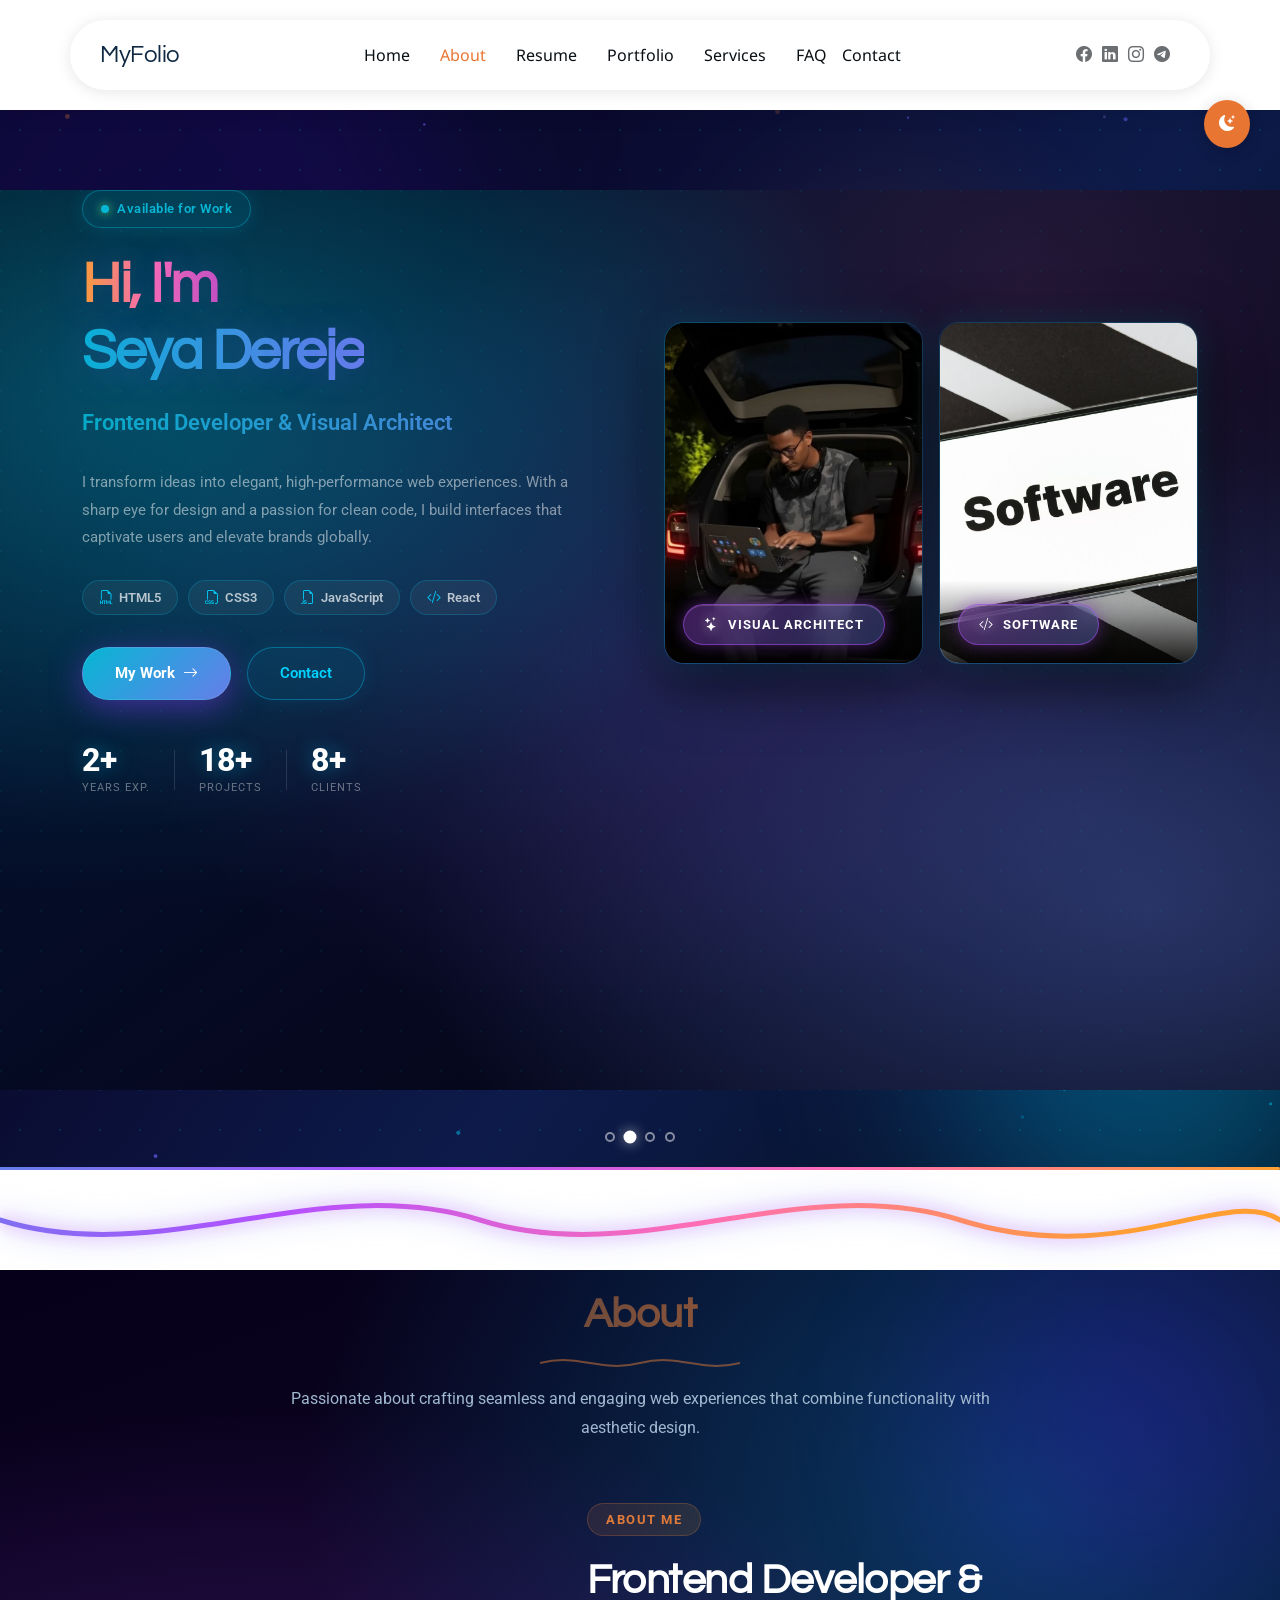
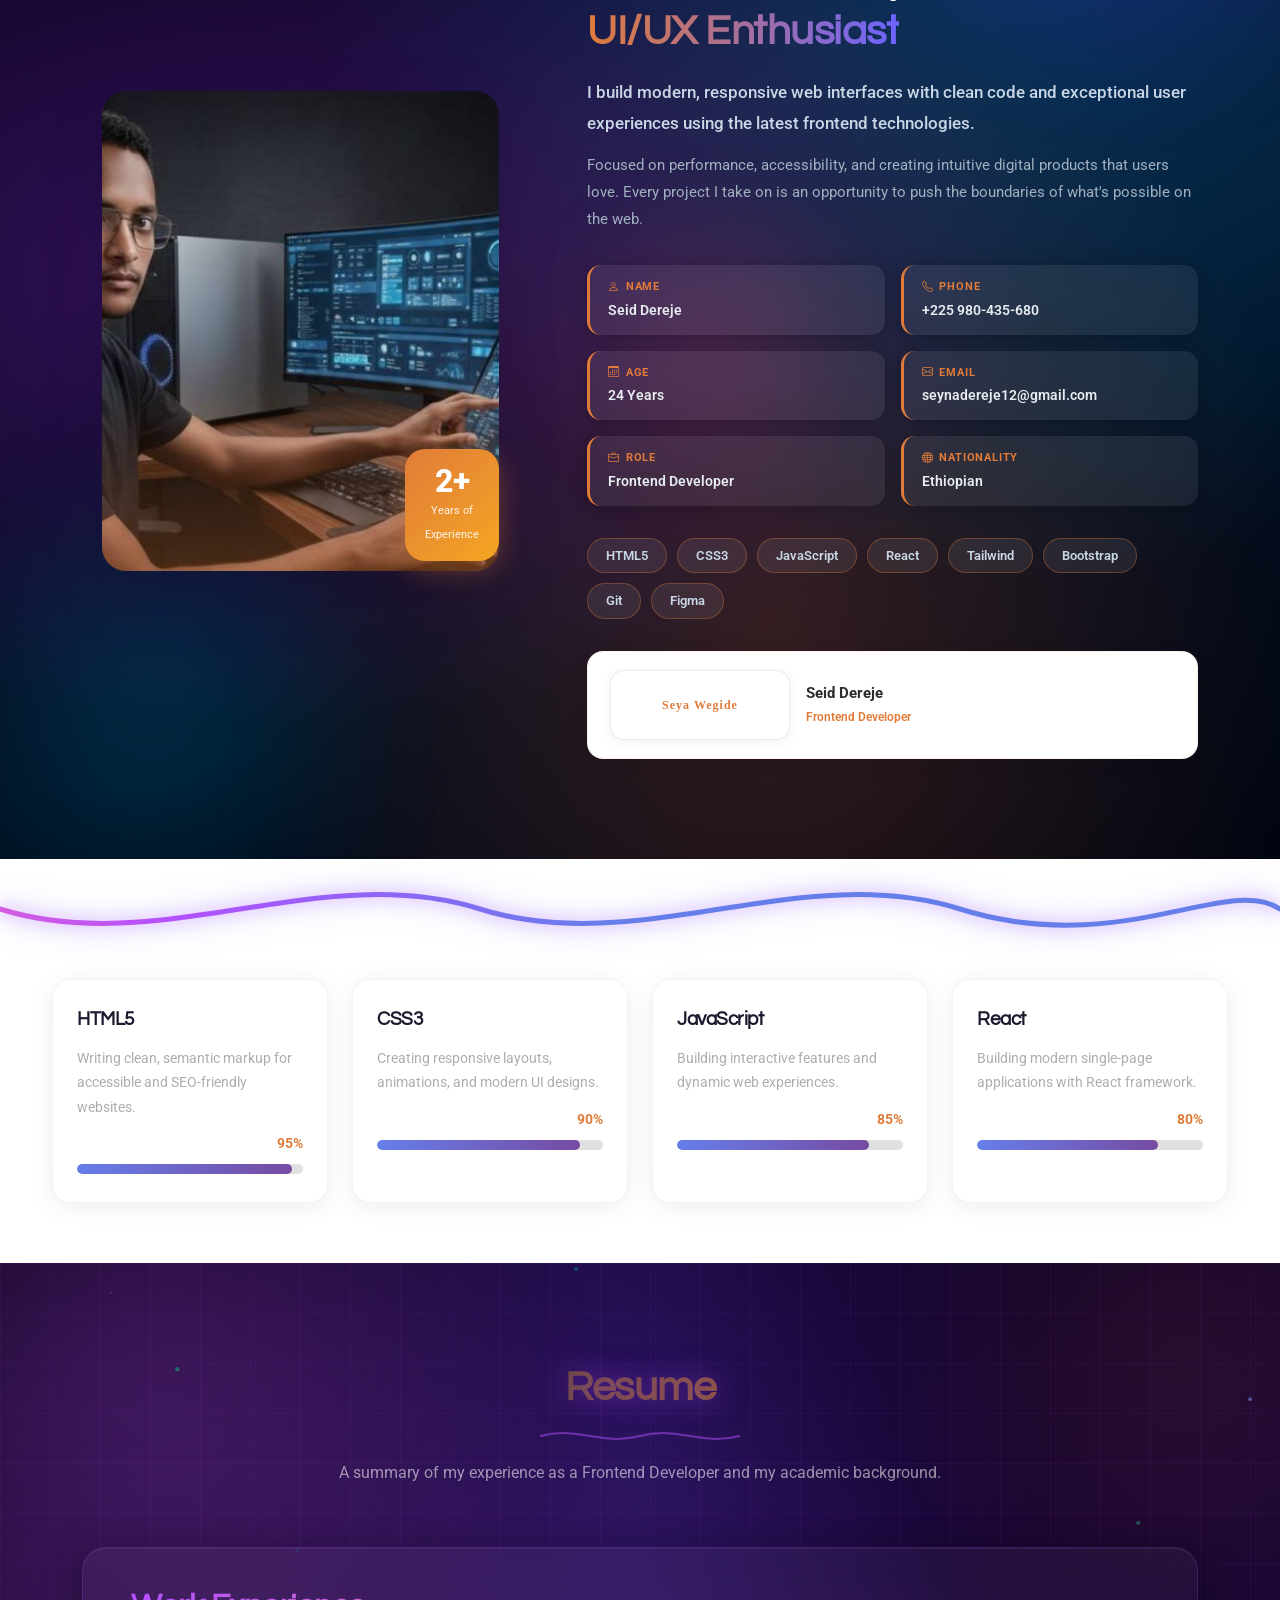
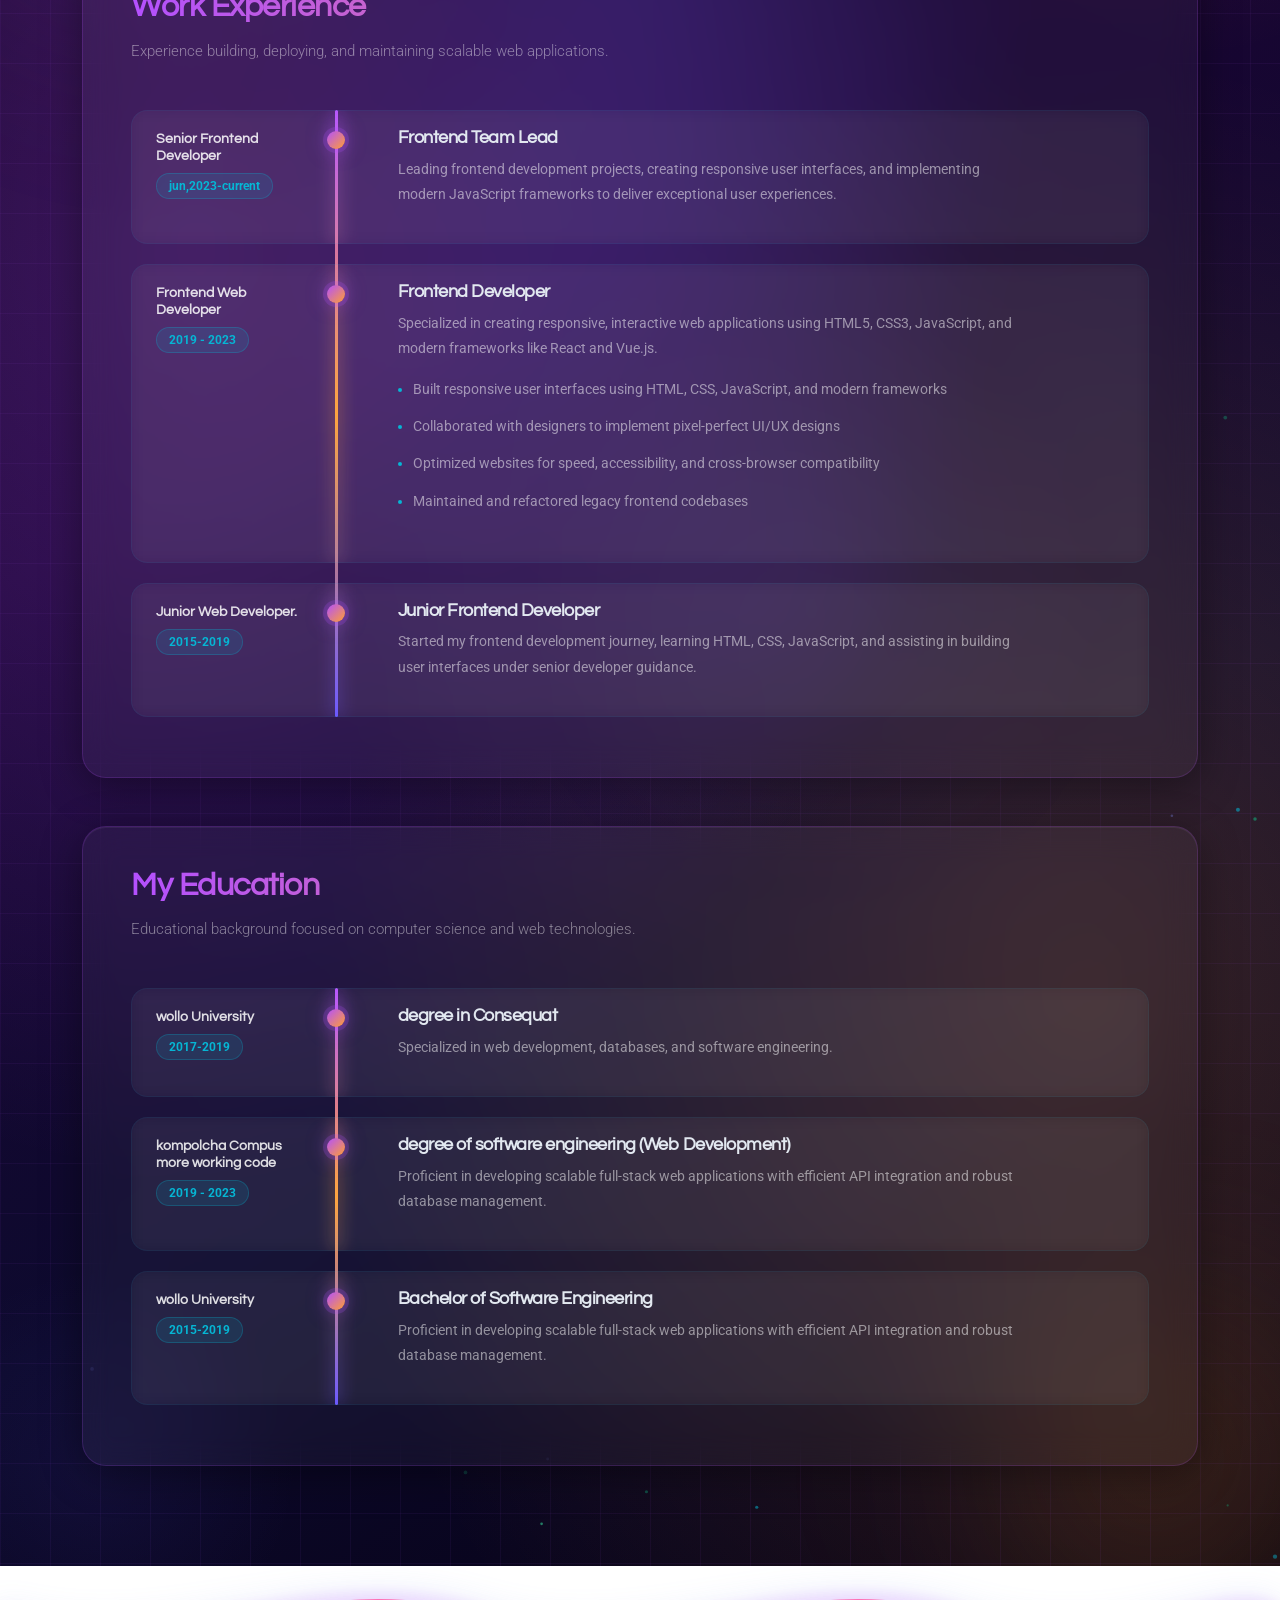
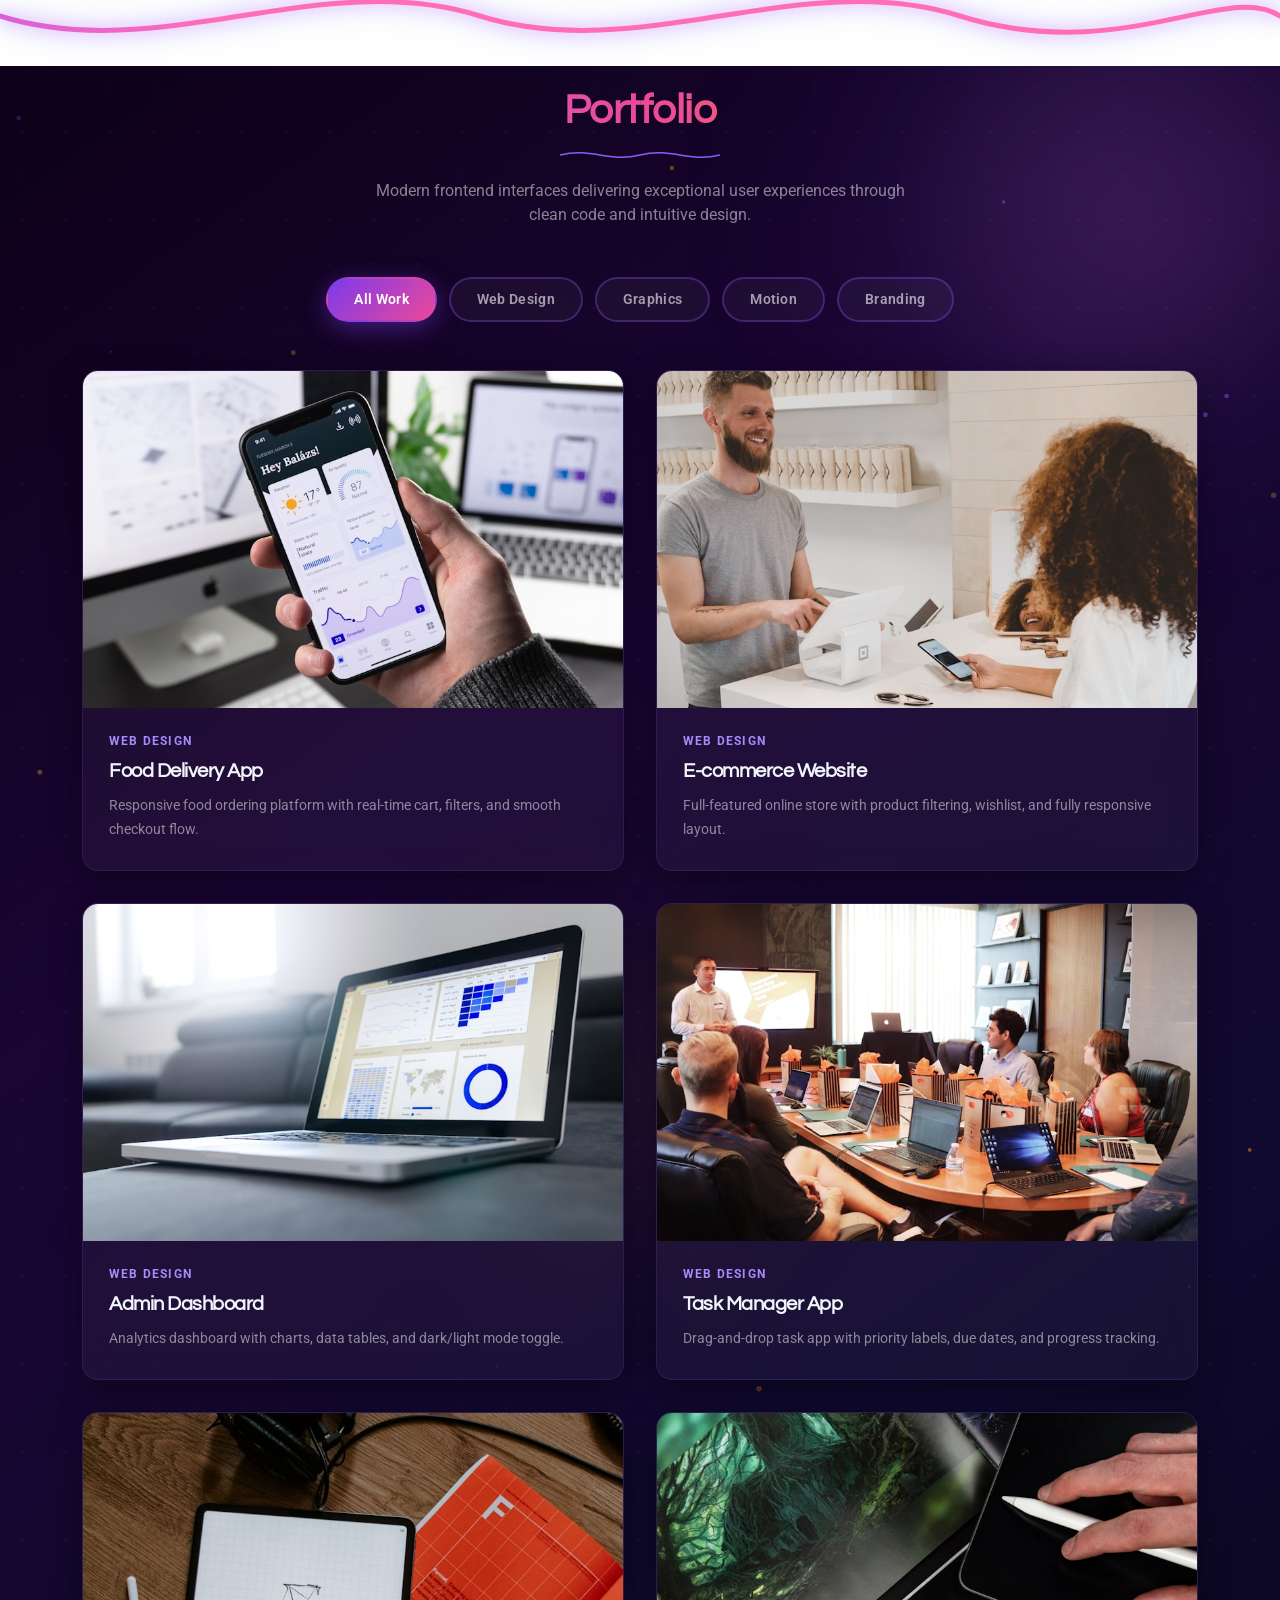
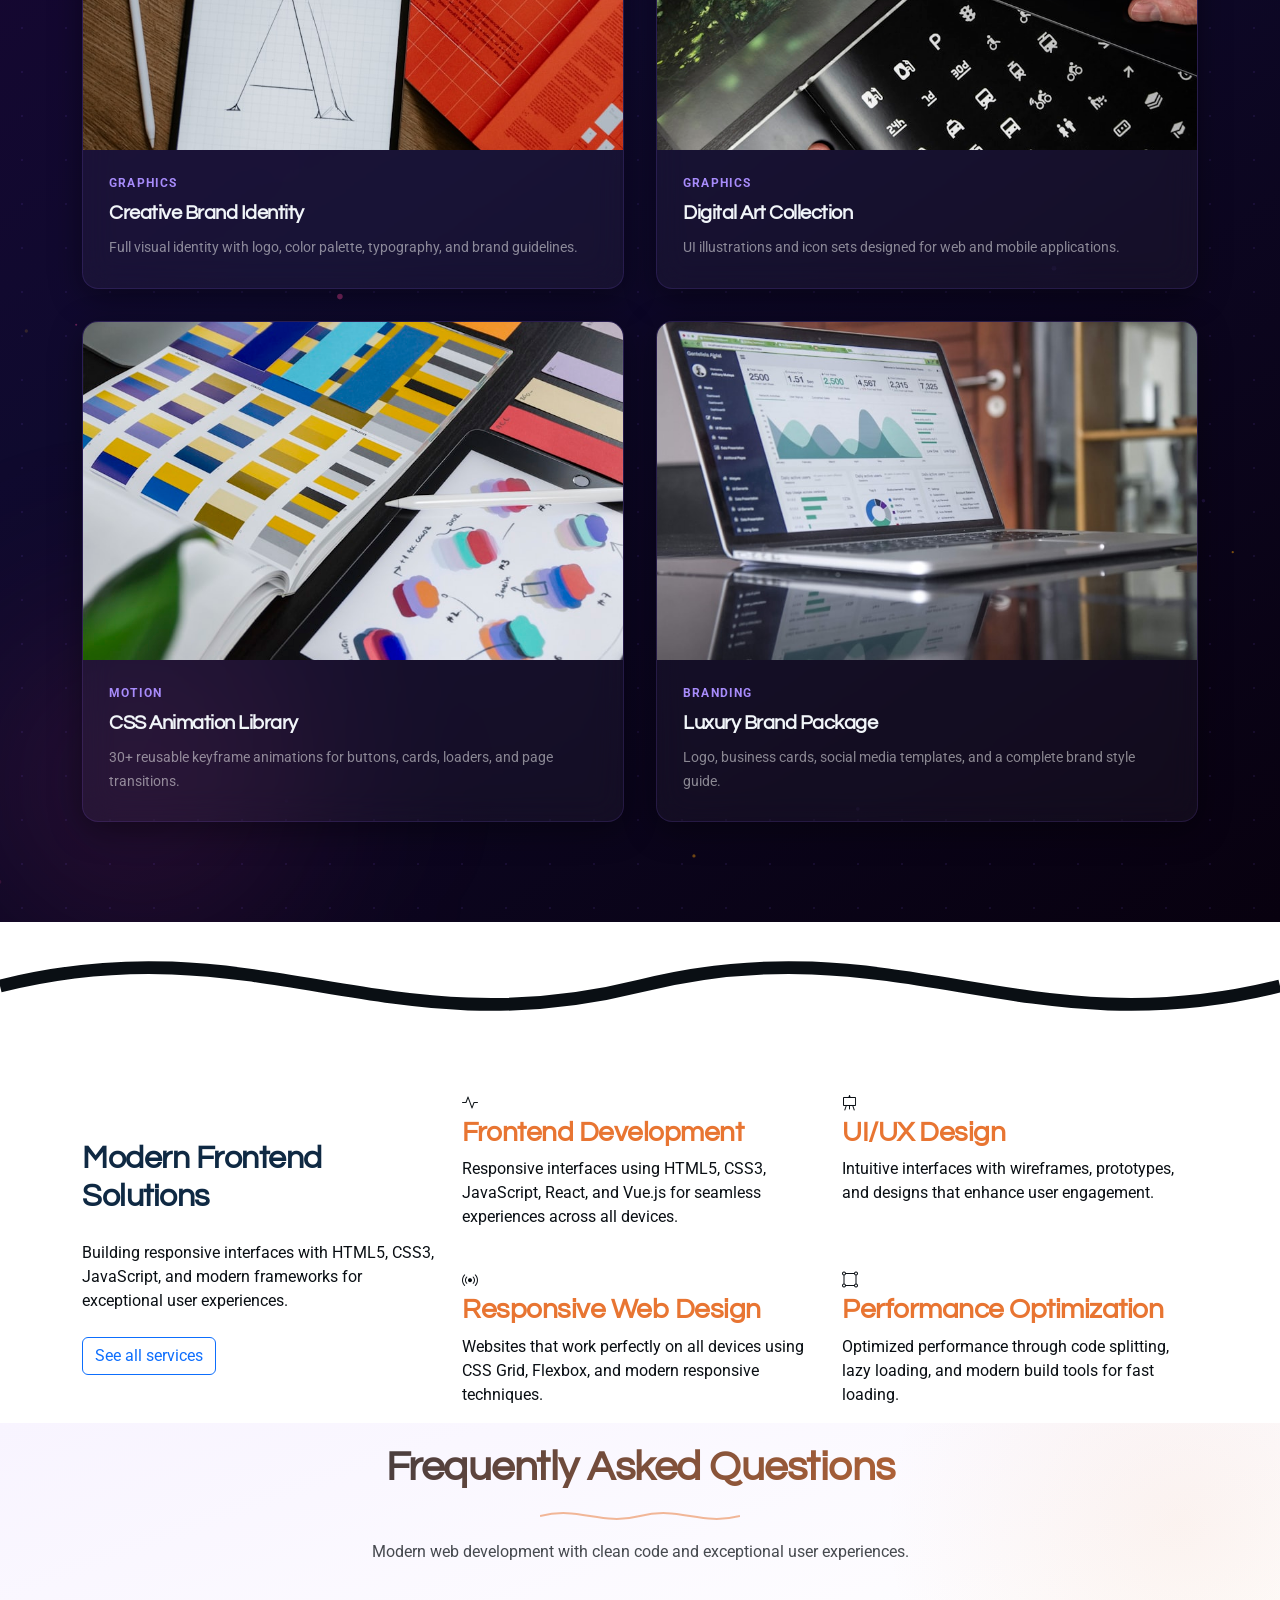
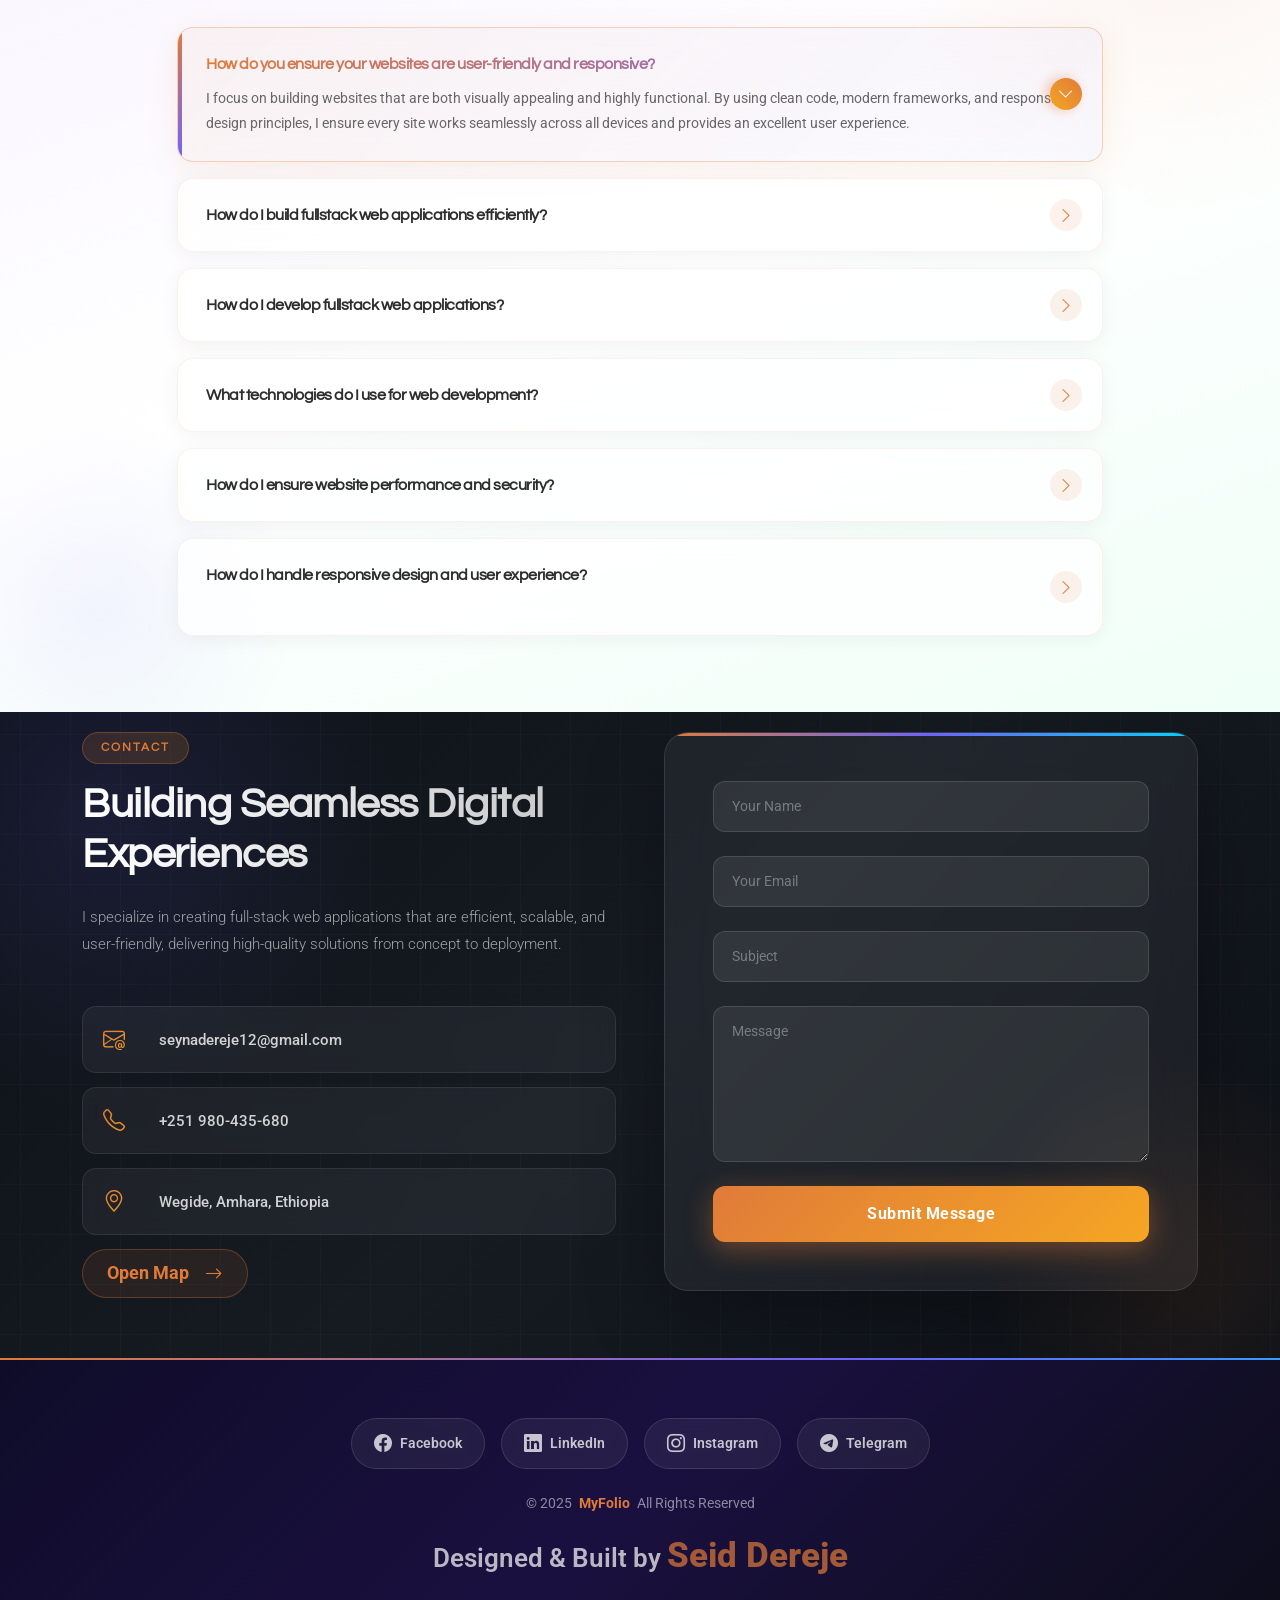
==== commit a291c9b7: "Add modern portfolio site with skills, projects, and contact sections" ====
--- a/index.html
+++ b/index.html
@@ -1261,15 +1261,34 @@
             <div class="contact-form card" data-aos="fade-up" data-aos-delay="300">
               <div class="card-body p-4 p-lg-5">
 
-                <form action="forms/contact.php" method="post" class="php-email-form">
+                <form action="forms/contact.php" method="post" class="php-email-form" id="contactForm" novalidate>
                   <div class="row gy-4">
 
                     <div class="col-12">
-                      <input type="text" name="name" class="form-control" placeholder="Your Name" required="">
+                      <input
+                        type="text"
+                        name="name"
+                        id="contactName"
+                        class="form-control"
+                        placeholder="Your Name"
+                        pattern="[A-Za-z\s]+"
+                        title="Name must contain letters only (no numbers or special characters)"
+                        required
+                        oninput="this.value = this.value.replace(/[^A-Za-z\s]/g, '')"
+                      >
+                      <div class="invalid-feedback">Please enter a valid name (letters only).</div>
                     </div>
 
-                    <div class="col-12 ">
-                      <input type="email" class="form-control" name="email" placeholder="Your Email" required="">
+                    <div class="col-12">
+                      <input
+                        type="email"
+                        class="form-control"
+                        name="email"
+                        id="contactEmail"
+                        placeholder="Your Email"
+                        required
+                      >
+                      <div class="invalid-feedback">Please enter a valid email address (must include @).</div>
                     </div>
 
                     <div class="col-12">
@@ -1290,6 +1309,59 @@
 
                   </div>
                 </form>
+
+                <script>
+                  (function () {
+                    var form = document.getElementById('contactForm');
+                    if (!form) return;
+
+                    form.addEventListener('submit', function (e) {
+                      var nameInput  = document.getElementById('contactName');
+                      var emailInput = document.getElementById('contactEmail');
+                      var valid = true;
+
+                      // Name: letters and spaces only
+                      if (!nameInput.value.trim() || !/^[A-Za-z\s]+$/.test(nameInput.value.trim())) {
+                        nameInput.classList.add('is-invalid');
+                        valid = false;
+                      } else {
+                        nameInput.classList.remove('is-invalid');
+                        nameInput.classList.add('is-valid');
+                      }
+
+                      // Email: must contain @ and match basic email pattern
+                      var emailVal = emailInput.value.trim();
+                      var emailOk  = emailVal.indexOf('@') !== -1 && /^[^\s@]+@[^\s@]+\.[^\s@]+$/.test(emailVal);
+                      if (!emailOk) {
+                        emailInput.classList.add('is-invalid');
+                        valid = false;
+                      } else {
+                        emailInput.classList.remove('is-invalid');
+                        emailInput.classList.add('is-valid');
+                      }
+
+                      if (!valid) e.preventDefault();
+                    });
+
+                    // Live feedback while typing
+                    document.getElementById('contactName').addEventListener('input', function () {
+                      if (/^[A-Za-z\s]+$/.test(this.value.trim()) && this.value.trim()) {
+                        this.classList.remove('is-invalid'); this.classList.add('is-valid');
+                      } else {
+                        this.classList.remove('is-valid'); this.classList.add('is-invalid');
+                      }
+                    });
+
+                    document.getElementById('contactEmail').addEventListener('input', function () {
+                      var v = this.value.trim();
+                      if (v.indexOf('@') !== -1 && /^[^\s@]+@[^\s@]+\.[^\s@]+$/.test(v)) {
+                        this.classList.remove('is-invalid'); this.classList.add('is-valid');
+                      } else {
+                        this.classList.remove('is-valid'); this.classList.add('is-invalid');
+                      }
+                    });
+                  })();
+                </script>
 
               </div>
             </div>
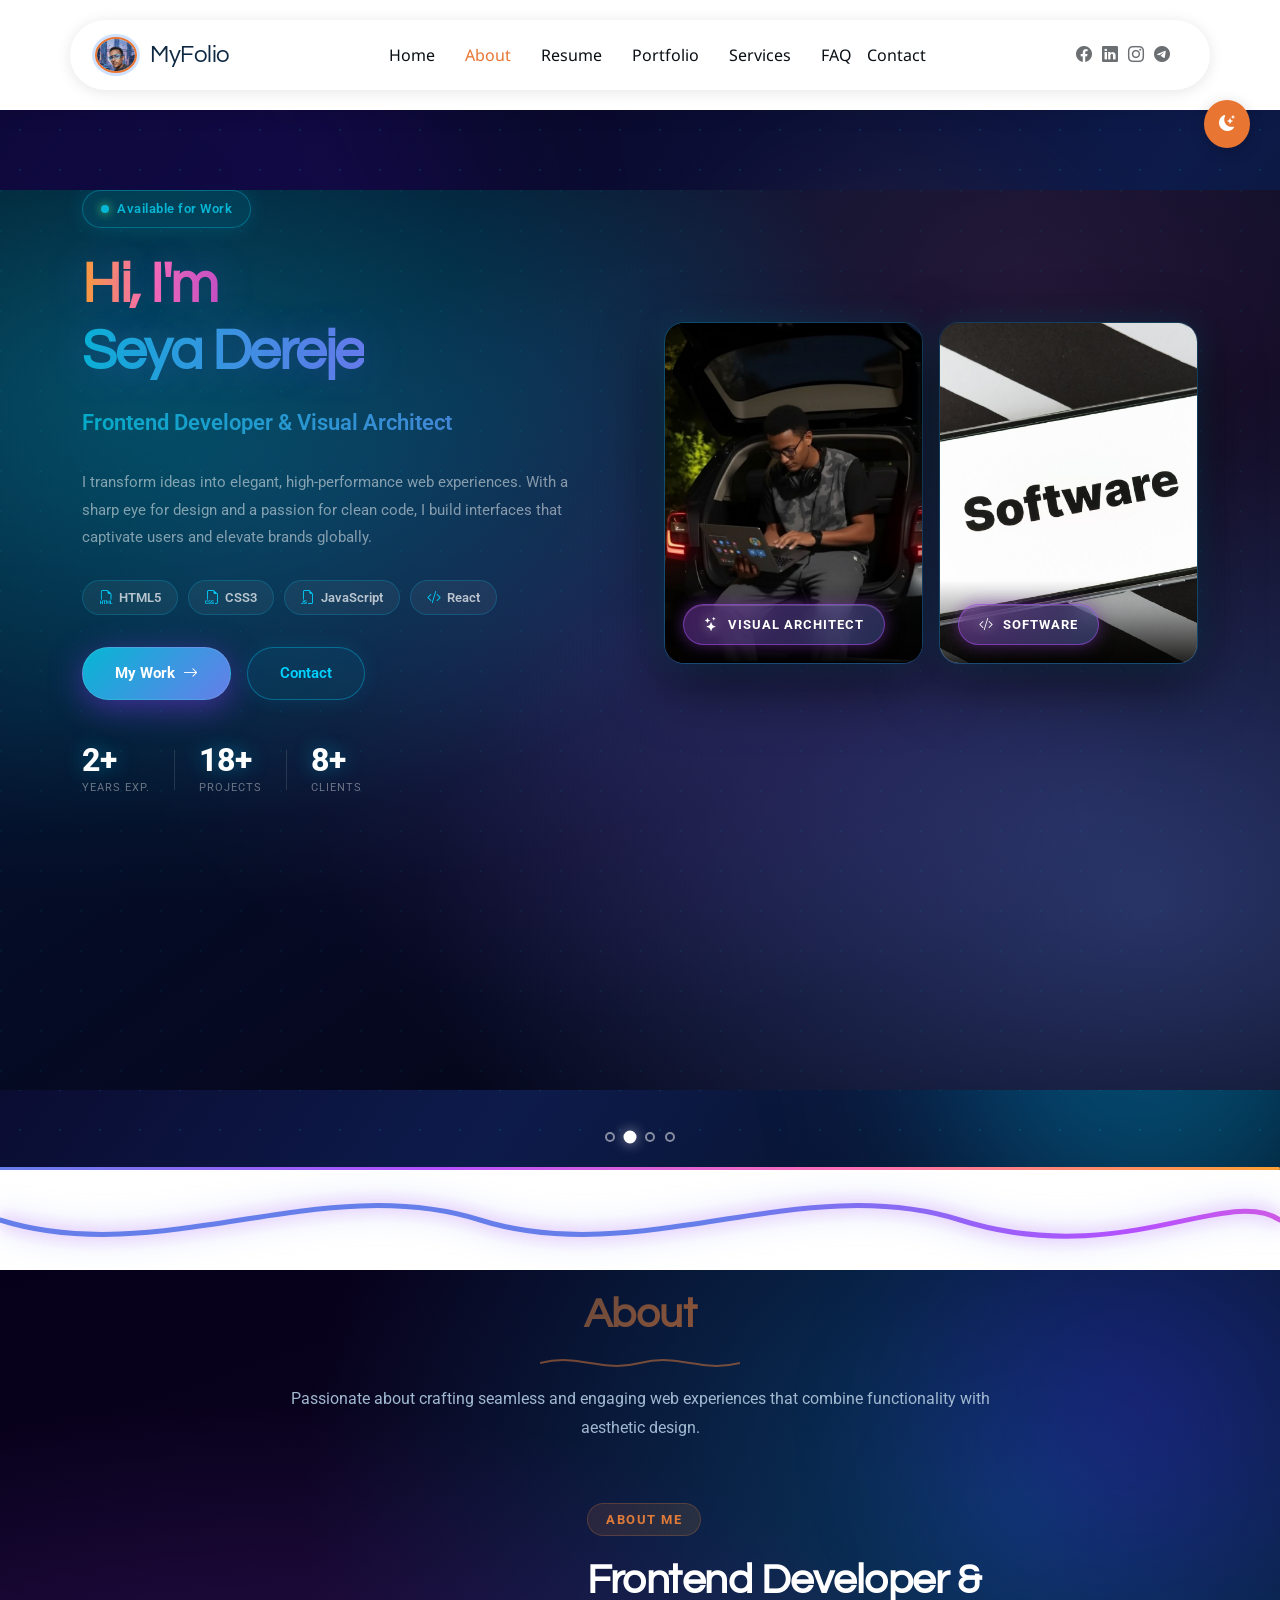
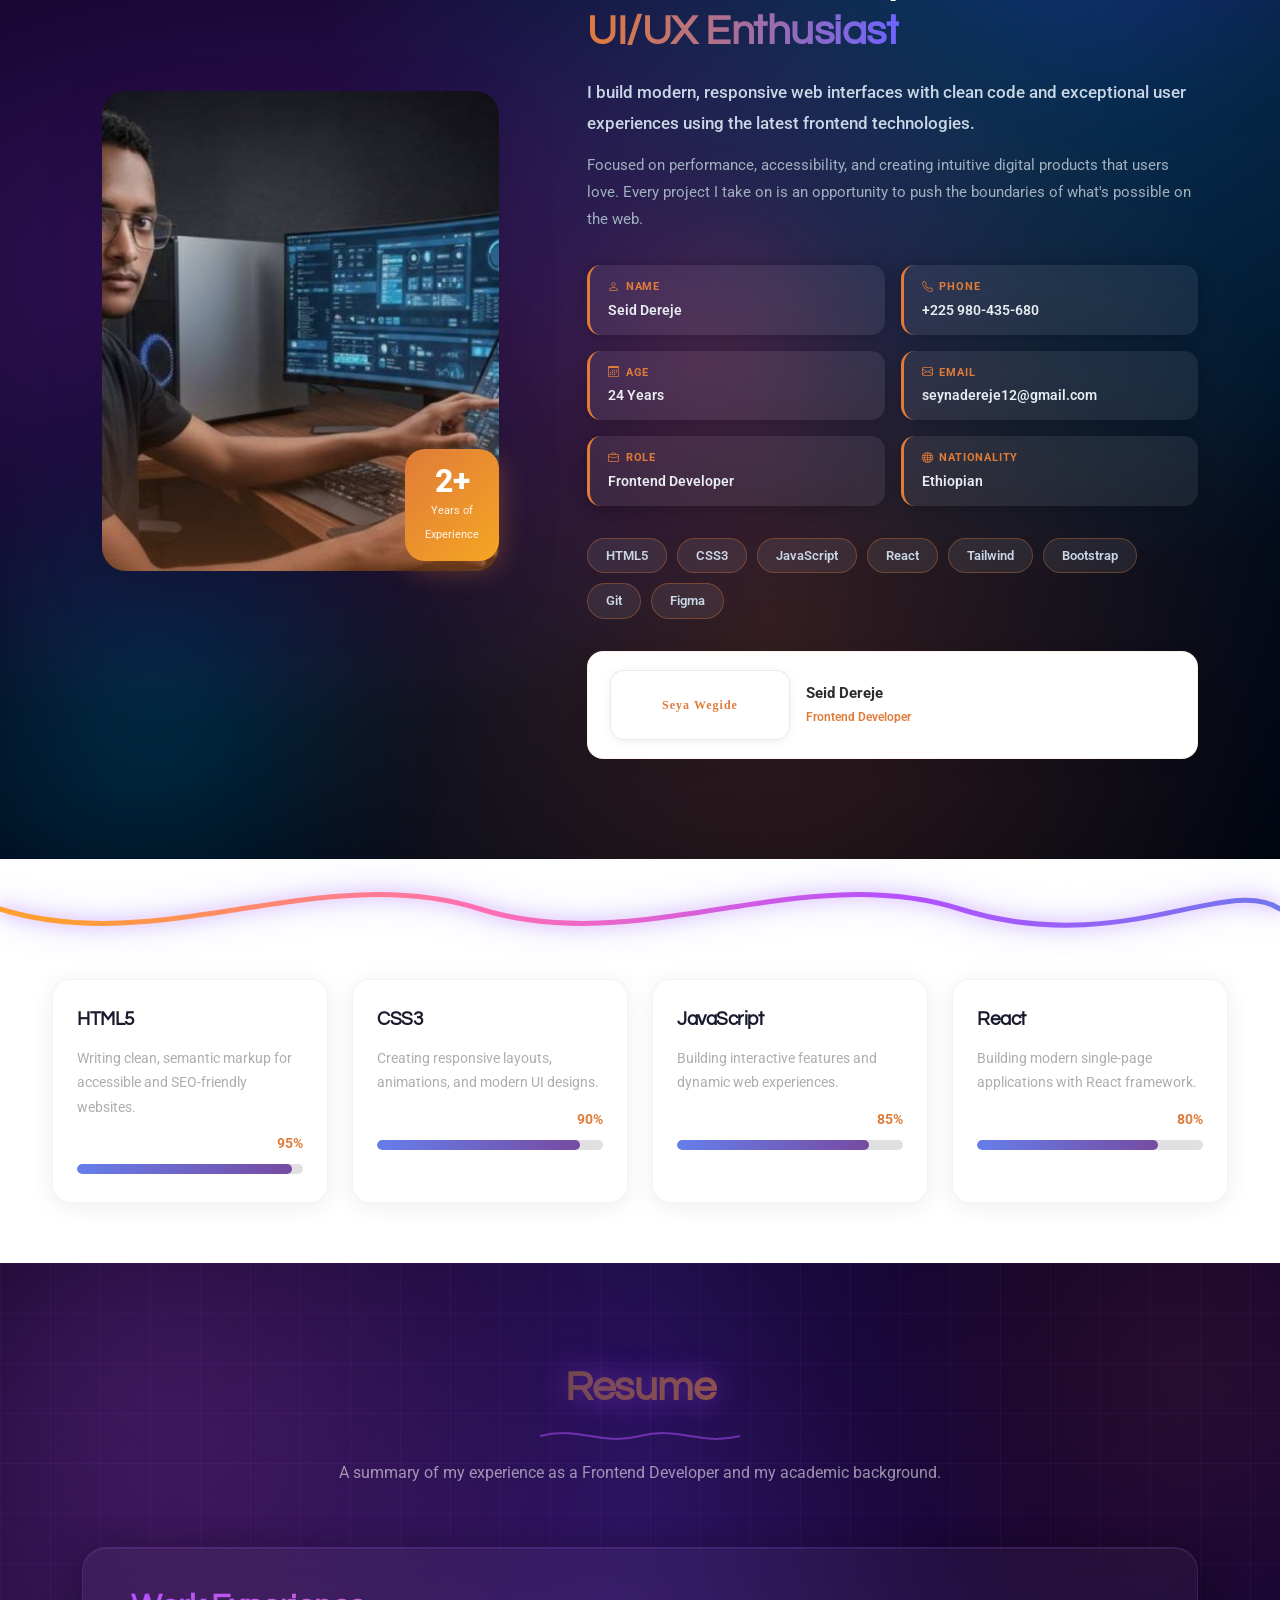
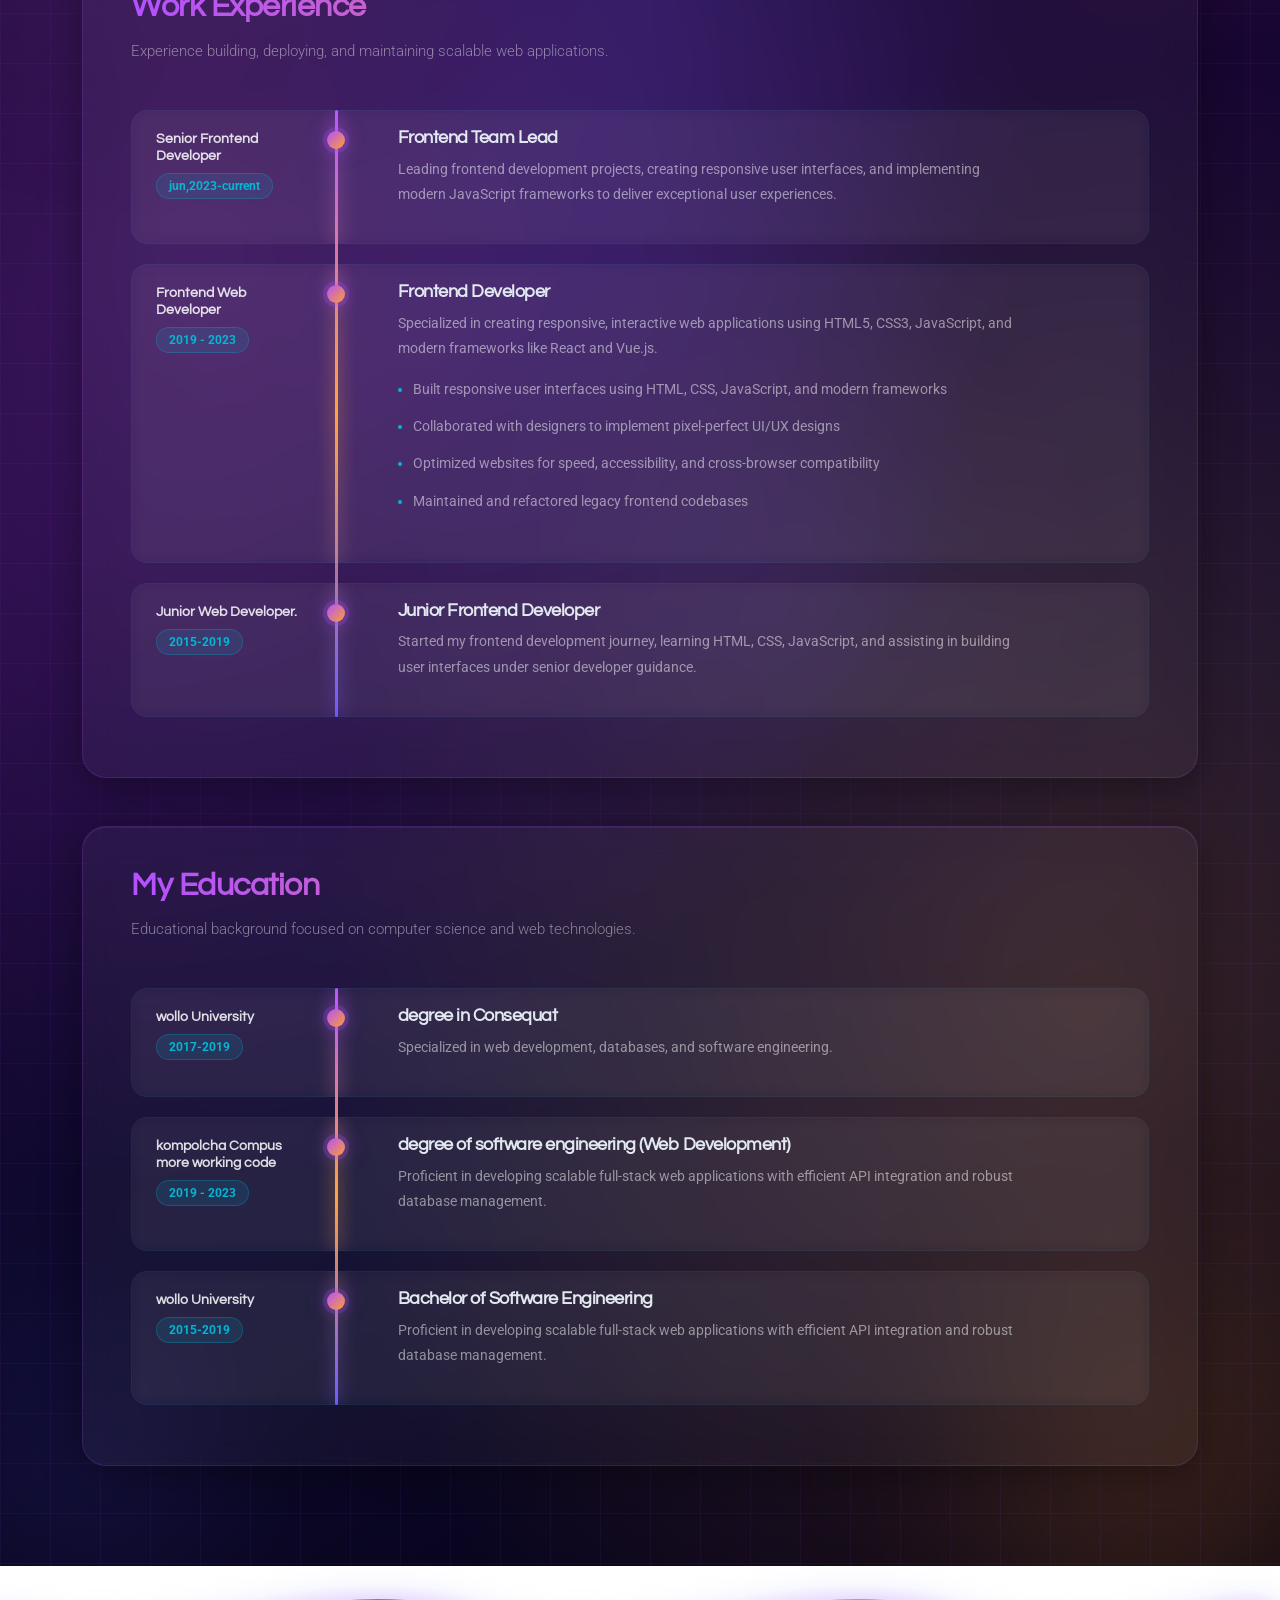
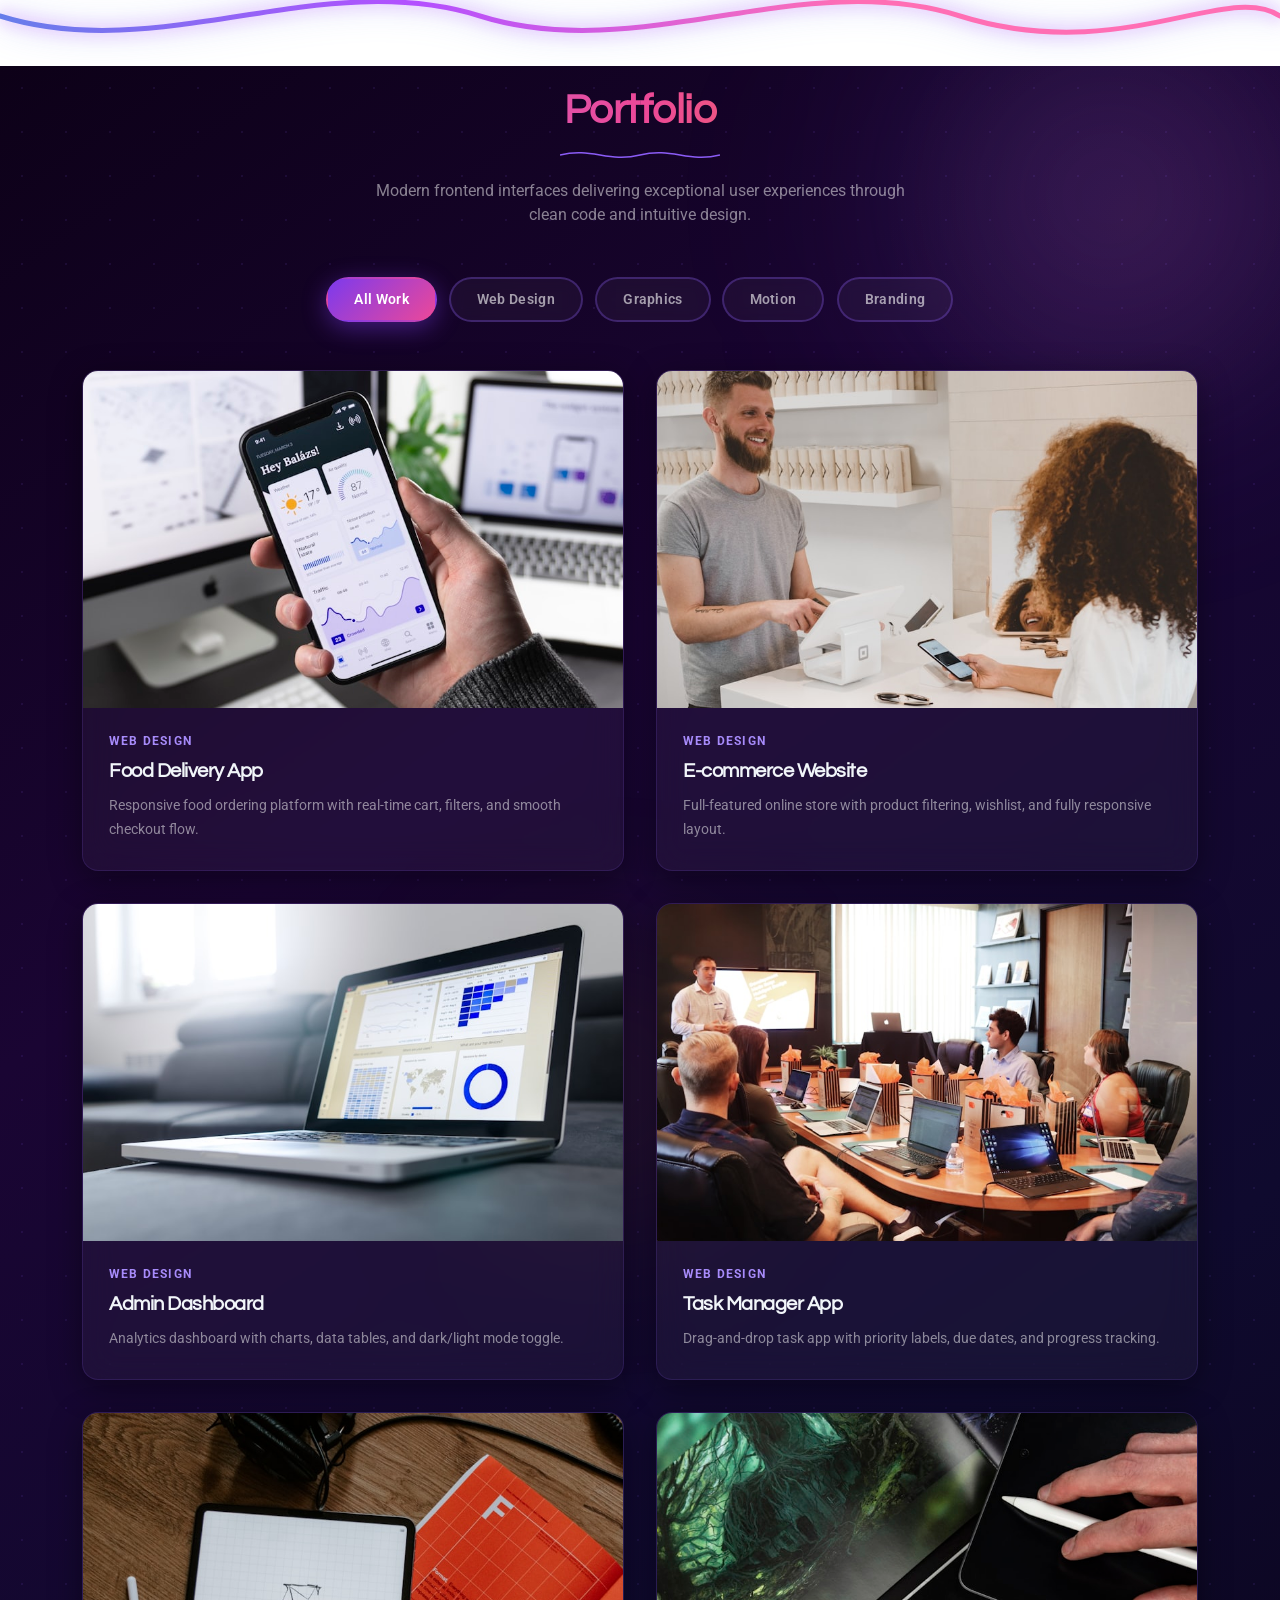
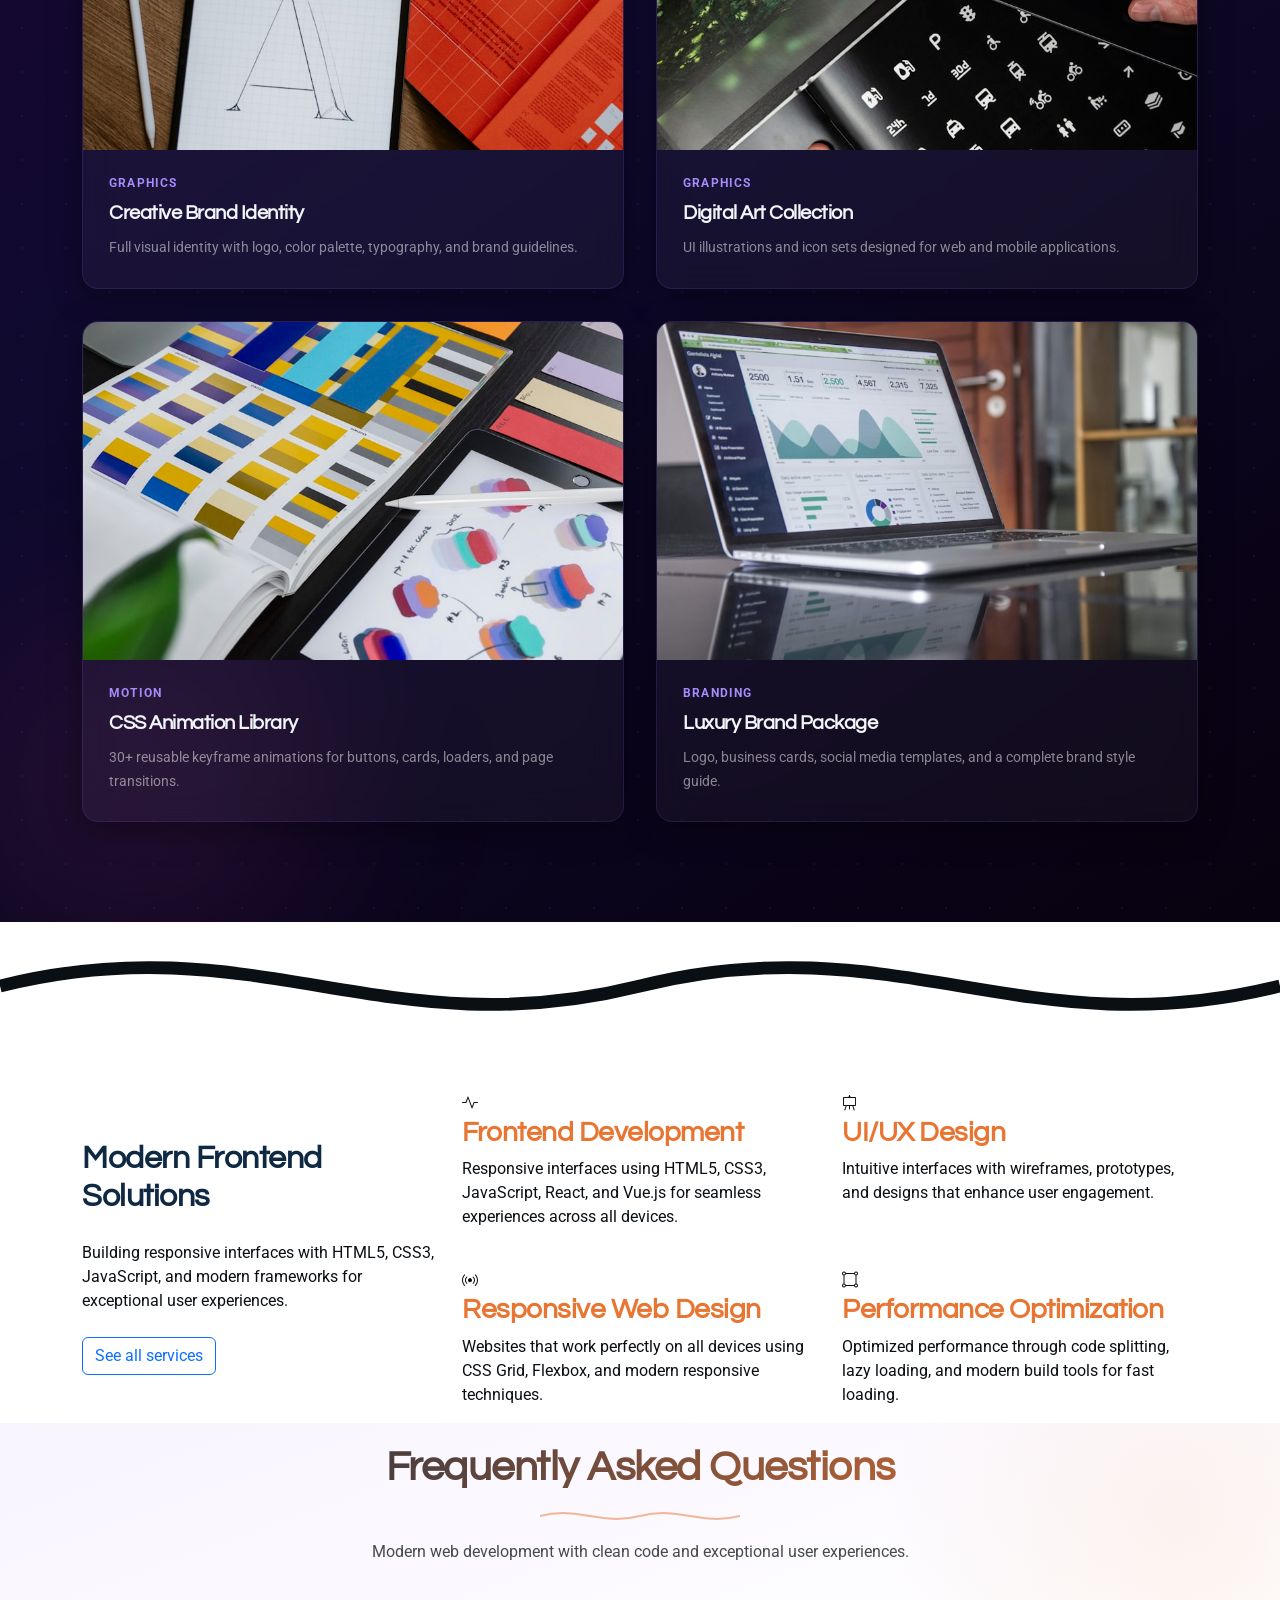
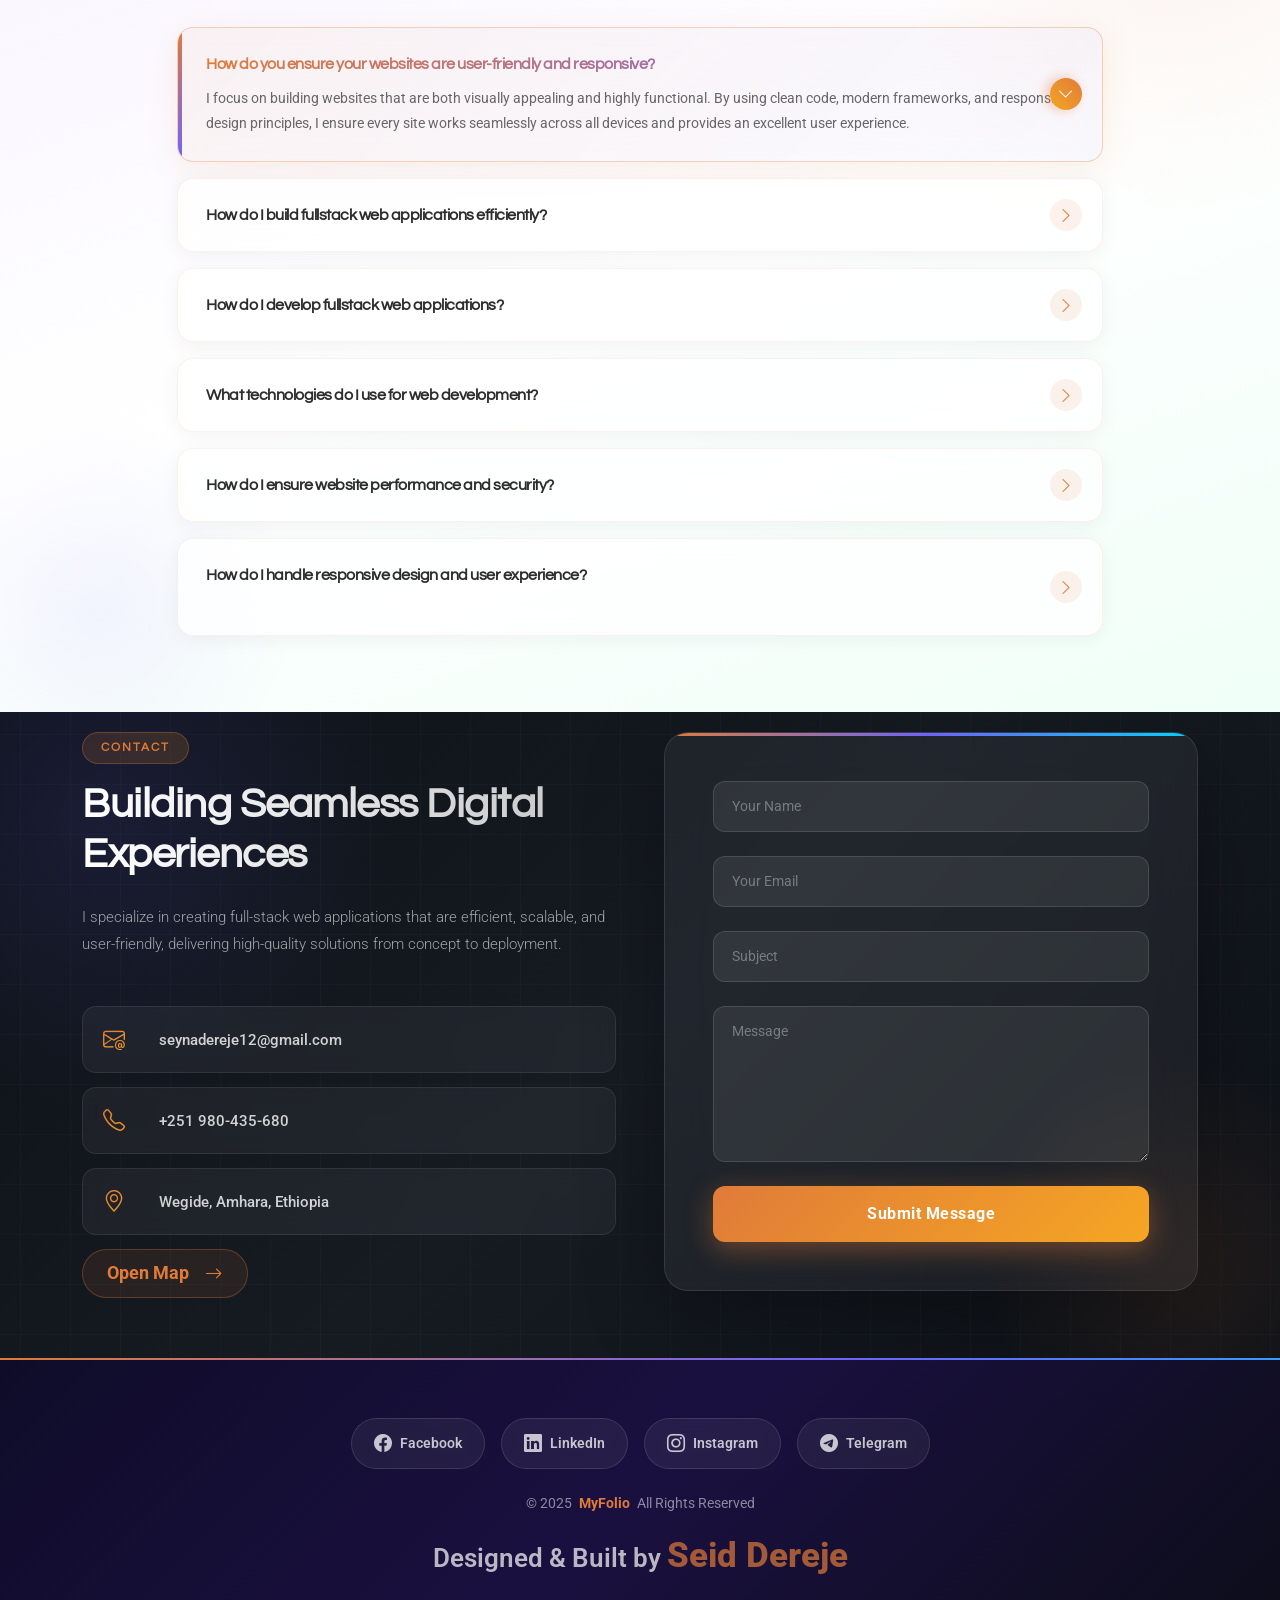
==== commit e34eae20: "modern portfolio site with skills, projects, and contact sections" ====
--- a/index.html
+++ b/index.html
@@ -238,6 +238,19 @@
     section {
       scroll-margin-top: 80px;
     }
+
+    /* Header profile image */
+    .header-profile-img {
+      width: 42px;
+      height: 42px;
+      border-radius: 50%;
+      object-fit: cover;
+      object-position: top center;
+      border: 2px solid var(--accent-color, #0d6efd);
+      margin-right: 10px;
+      flex-shrink: 0;
+      box-shadow: 0 0 0 3px rgba(13, 110, 253, 0.2);
+    }
     
     #hero {
       scroll-margin-top: 0;
@@ -298,8 +311,7 @@
     <div class="header-container container-fluid container-xl position-relative d-flex align-items-center justify-content-between">
 
       <a href="index.html" class="logo d-flex align-items-center me-auto me-xl-0">
-        <!-- Uncomment the line below if you also wish to use an image logo -->
-        <!-- <img src="assets/img/logo.webp" alt=""> -->
+        <img src="abu faruk.jpg" alt="Abu Faruk" class="header-profile-img">
         <h1 class="sitename">MyFolio</h1>
       </a>
 
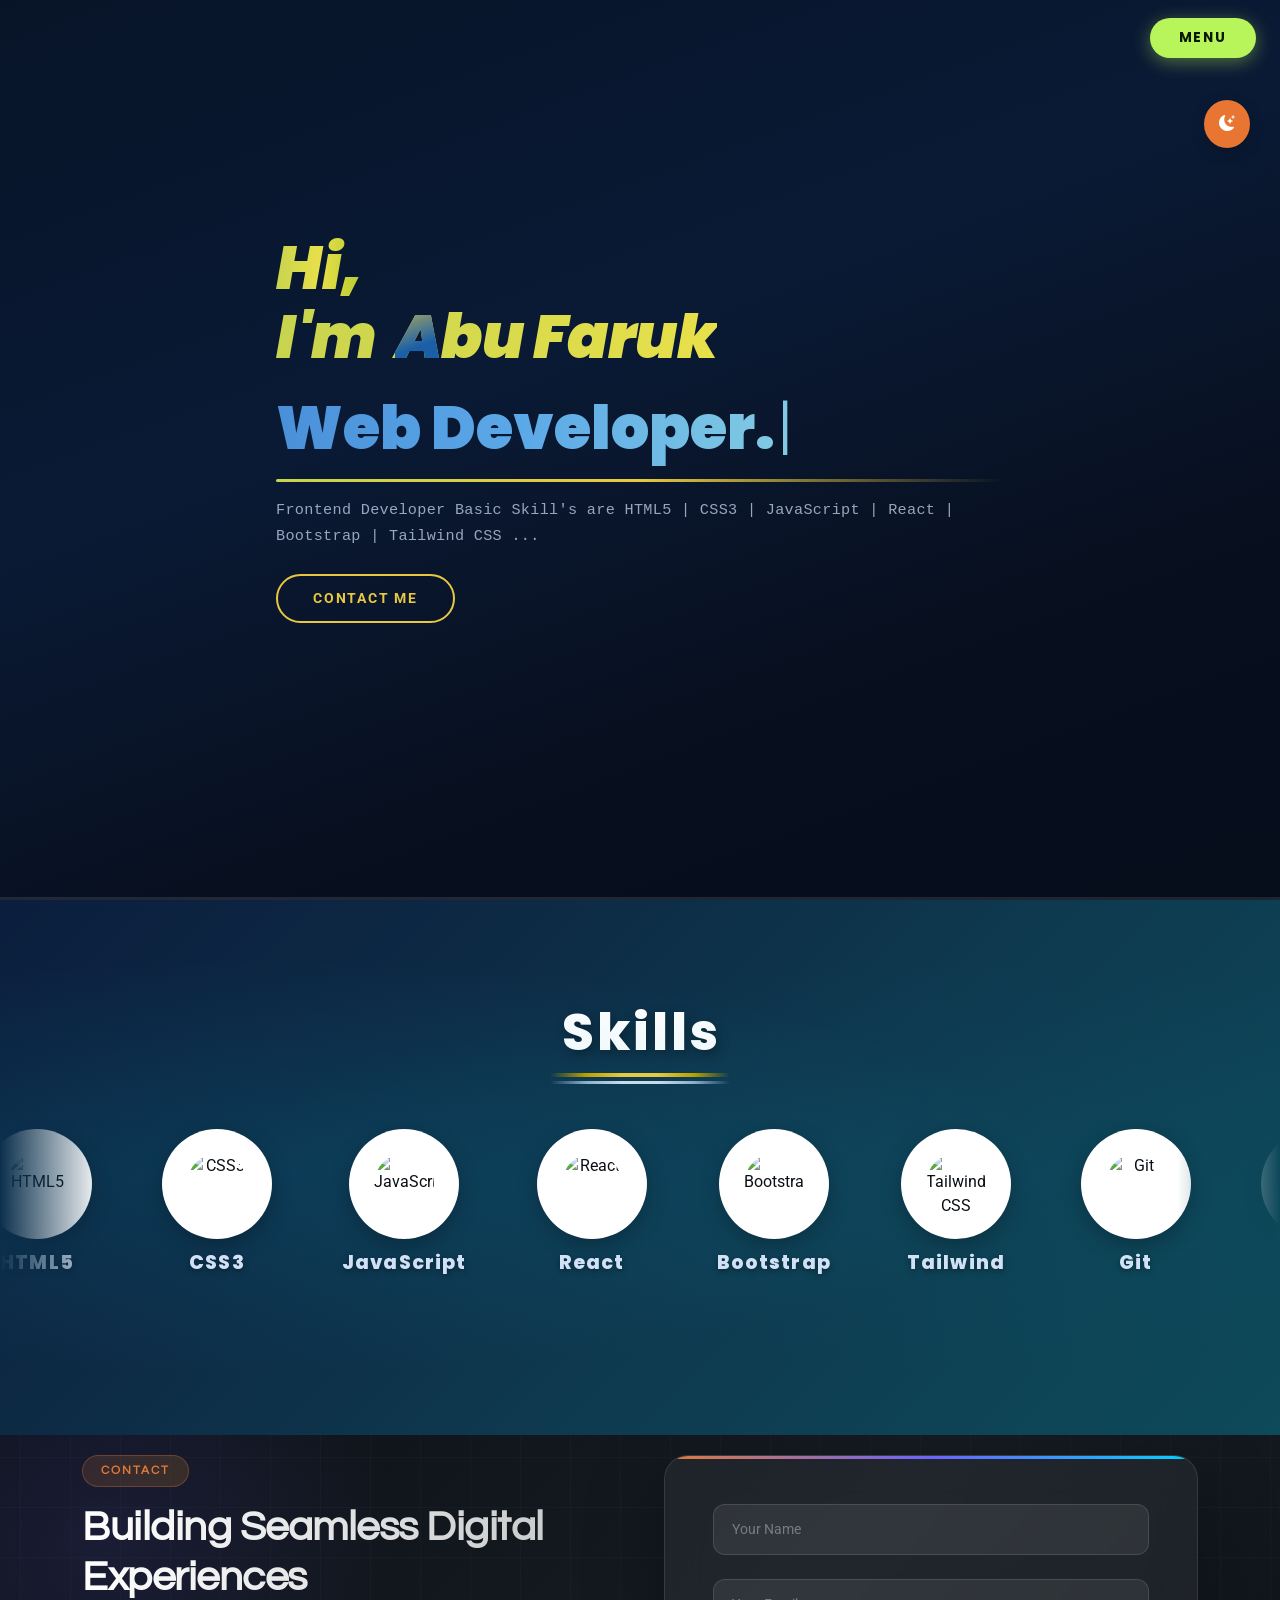
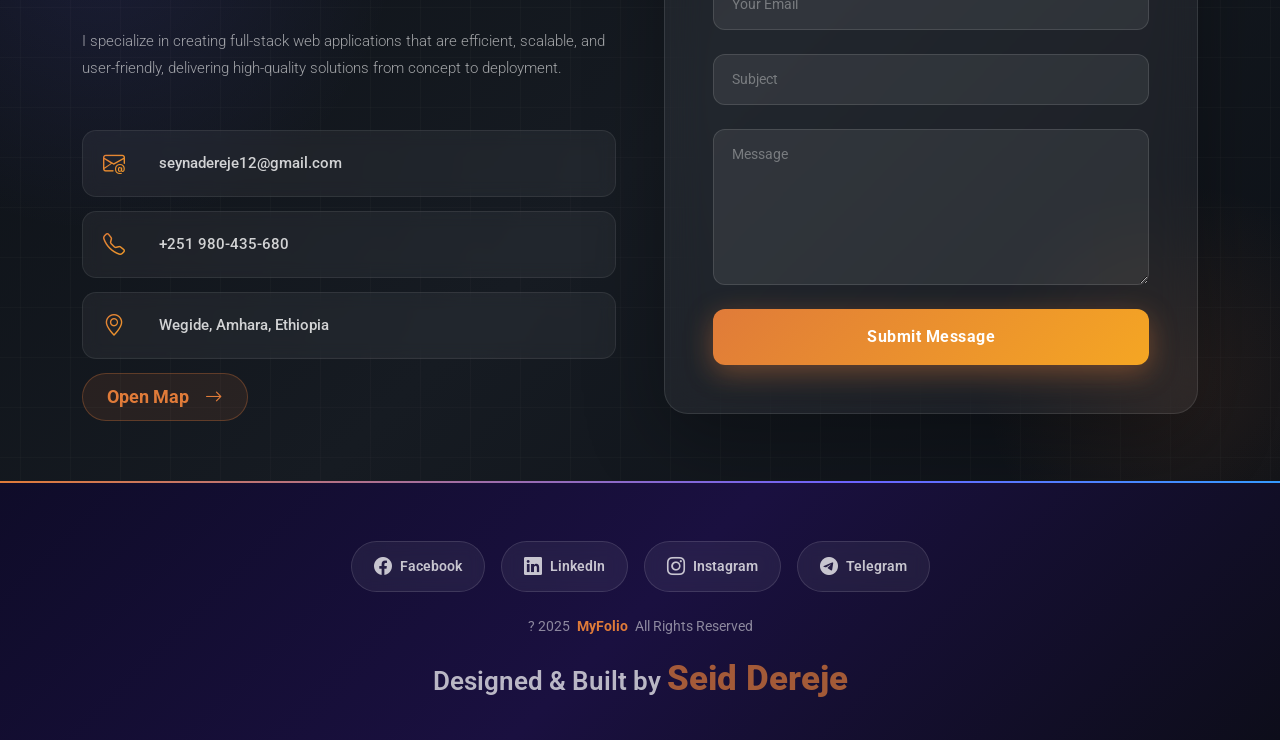
==== commit a6a5495b: "updated portfolio" ====
--- a/index.html
+++ b/index.html
@@ -21,6 +21,8 @@
    <link rel="stylesheet" href="bootstrap.css">
   <link href="assets/vendor/bootstrap/css/bootstrap.min.css" rel="stylesheet">
   <link href="assets/vendor/bootstrap-icons/bootstrap-icons.css" rel="stylesheet">
+  <!-- Google Fonts � Poppins for rounded letter shapes -->
+  <link href="https://fonts.googleapis.com/css2?family=Poppins:wght@700;800;900&display=swap" rel="stylesheet">
   <link href="assets/vendor/aos/aos.css" rel="stylesheet">
   <link href="assets/vendor/glightbox/css/glightbox.min.css" rel="stylesheet">
   <link href="assets/vendor/swiper/swiper-bundle.min.css" rel="stylesheet">
@@ -251,11 +253,683 @@
       flex-shrink: 0;
       box-shadow: 0 0 0 3px rgba(13, 110, 253, 0.2);
     }
-    
-    #hero {
-      scroll-margin-top: 0;
-    }
-    
+
+    /* -- Slide 1 Hero Styles (reference image match) -- */
+    .hero-s1-title {
+      font-size: clamp(2.2rem, 5vw, 3.8rem);
+      font-weight: 900;
+      line-height: 1.15;
+      margin-bottom: 0.3rem;
+      font-family: 'Poppins', 'Segoe UI', sans-serif;
+    }
+    .hero-s1-hi {
+      background: linear-gradient(90deg, #c8d44e, #e8e04a, #b8cc30);
+      -webkit-background-clip: text;
+      -webkit-text-fill-color: transparent;
+      background-clip: text;
+      font-style: italic;
+    }
+    .hero-s1-im {
+      background: linear-gradient(90deg, #c8d44e, #e8e04a);
+      -webkit-background-clip: text;
+      -webkit-text-fill-color: transparent;
+      background-clip: text;
+      font-style: italic;
+    }
+    .hero-s1-name {
+      font-style: italic;
+      font-size: 1em;
+      font-weight: 900;
+    }
+    .hero-s1-name-first {
+      font-size: 1em;
+      font-weight: 900;
+      font-style: italic;
+      background: linear-gradient(160deg, #e8c840 0%, #1a5fa8 60%);
+      -webkit-background-clip: text;
+      -webkit-text-fill-color: transparent;
+      background-clip: text;
+      display: inline;
+    }
+    .hero-s1-name-rest {
+      color: #ffffff;
+      font-weight: 900;
+      font-style: italic;
+    }
+    .hero-s1-role-wrap {
+      margin: 0.6rem 0 1rem;
+    }
+    .hero-s1-role {
+      font-size: clamp(2.2rem, 5vw, 3.8rem);
+      font-weight: 900;
+      font-style: normal;
+      margin: 0;
+      font-family: 'Poppins', 'Segoe UI', sans-serif;
+      background: linear-gradient(90deg, #4a90d9, #5ba8e8, #7ec8e3, #a8d8ea);
+      -webkit-background-clip: text;
+      -webkit-text-fill-color: transparent;
+      background-clip: text;
+      letter-spacing: 0px;
+    }
+    .hero-s1-dot {
+      background: linear-gradient(90deg, #e8c840, #f0d060);
+      -webkit-background-clip: text;
+      -webkit-text-fill-color: transparent;
+      background-clip: text;
+    }
+    .hero-s1-underline {
+      height: 3px;
+      width: 100%;
+      background: linear-gradient(90deg, #c8d44e, #e8c840, transparent);
+      border-radius: 2px;
+      margin-top: 6px;
+    }
+    .hero-s1-desc {
+      color: rgba(200, 215, 235, 0.75);
+      font-size: 0.95rem;
+      line-height: 1.7;
+      margin-top: 1rem;
+      font-family: 'Courier New', monospace;
+      letter-spacing: 0.02em;
+    }
+    .hero-s1-contact-btn {
+      display: inline-block;
+      padding: 0.75rem 2.2rem;
+      border: 2px solid #e8c840;
+      border-radius: 50px;
+      color: #e8c840;
+      font-weight: 700;
+      font-size: 0.9rem;
+      letter-spacing: 0.12em;
+      text-decoration: none;
+      background: transparent;
+      transition: background 0.3s, color 0.3s, box-shadow 0.3s;
+    }
+    .hero-s1-contact-btn:hover {
+      background: #e8c840;
+      color: #0a1428;
+      box-shadow: 0 0 20px rgba(232, 200, 64, 0.5);
+    }
+
+    /* ── Hero MENU button ── */
+    .hero-menu-btn {
+      position: fixed;
+      top: 18px;
+      right: 24px;
+      z-index: 1100;
+      display: inline-block;
+      padding: 0.6rem 1.8rem;
+      border: none;
+      border-radius: 50px;
+      background: #b8f55a;
+      color: #0a1a00;
+      font-weight: 700;
+      font-size: 0.85rem;
+      letter-spacing: 0.14em;
+      cursor: pointer;
+      font-family: 'Poppins', sans-serif;
+      transition: background 0.3s, transform 0.2s, box-shadow 0.3s;
+      box-shadow: 0 4px 18px rgba(184,245,90,0.4);
+    }
+    .hero-menu-btn:hover {
+      background: #ccff77;
+      transform: translateY(-2px);
+      box-shadow: 0 8px 28px rgba(184,245,90,0.55);
+    }
+
+    /* ── Full-screen menu overlay ── */
+    .hero-menu-overlay {
+      position: fixed;
+      inset: 0;
+      z-index: 9999;
+      background: linear-gradient(135deg, #071428 0%, #0a1e3a 50%, #071428 100%);
+      display: flex;
+      align-items: center;
+      justify-content: center;
+      opacity: 0;
+      visibility: hidden;
+      transition: opacity 0.4s ease, visibility 0.4s ease;
+    }
+    .hero-menu-overlay.open {
+      opacity: 1;
+      visibility: visible;
+    }
+    .hero-menu-close {
+      position: absolute;
+      top: 28px; right: 36px;
+      background: rgba(255,255,255,0.08);
+      border: 1px solid rgba(255,255,255,0.15);
+      color: #ffffff;
+      width: 48px; height: 48px;
+      border-radius: 50%;
+      font-size: 1.2rem;
+      cursor: pointer;
+      display: flex; align-items: center; justify-content: center;
+      transition: background 0.3s, transform 0.3s;
+    }
+    .hero-menu-close:hover {
+      background: rgba(184,245,90,0.2);
+      color: #b8f55a;
+      transform: rotate(90deg);
+    }
+    .hero-menu-nav {
+      display: flex;
+      flex-direction: column;
+      align-items: center;
+      gap: 12px;
+    }
+    .hero-menu-link {
+      display: flex;
+      align-items: center;
+      gap: 18px;
+      padding: 18px 48px;
+      background: rgba(255,255,255,0.04);
+      border: 1px solid rgba(184,245,90,0.15);
+      border-radius: 60px;
+      color: #ffffff;
+      font-size: clamp(1.2rem, 3vw, 1.8rem);
+      font-weight: 700;
+      font-family: 'Poppins', sans-serif;
+      text-decoration: none;
+      letter-spacing: 0.06em;
+      min-width: 320px;
+      justify-content: center;
+      transition: background 0.3s, border-color 0.3s, color 0.3s, transform 0.3s;
+      opacity: 0;
+      transform: translateY(30px);
+    }
+    .hero-menu-overlay.open .hero-menu-link {
+      opacity: 1;
+      transform: translateY(0);
+    }
+    .hero-menu-overlay.open .hero-menu-link:nth-child(1) { transition: all 0.4s ease 0.1s; }
+    .hero-menu-overlay.open .hero-menu-link:nth-child(2) { transition: all 0.4s ease 0.18s; }
+    .hero-menu-overlay.open .hero-menu-link:nth-child(3) { transition: all 0.4s ease 0.26s; }
+    .hero-menu-overlay.open .hero-menu-link:nth-child(4) { transition: all 0.4s ease 0.34s; }
+    .hero-menu-link:hover {
+      background: rgba(184,245,90,0.12);
+      border-color: rgba(184,245,90,0.5);
+      color: #b8f55a;
+      transform: scale(1.04);
+    }
+    .hero-menu-num {
+      font-size: 0.75rem;
+      font-weight: 600;
+      color: #b8f55a;
+      opacity: 0.7;
+      letter-spacing: 0.1em;
+    }
+
+    /* -- Skill Cards with Logos -- */
+    .skills-card-section {
+      background: linear-gradient(160deg, #071428 0%, #0a1e3a 40%, #0d2a45 70%, #071428 100%);
+      padding: 70px 0 80px;
+      position: relative;
+      overflow: hidden;
+    }
+    .skills-card-section::before {
+      content: '';
+      position: absolute;
+      top: -120px; left: -120px;
+      width: 500px; height: 500px;
+      background: radial-gradient(circle, rgba(74,144,217,0.12) 0%, transparent 65%);
+      pointer-events: none;
+    }
+    .skills-card-section::after {
+      content: '';
+      position: absolute;
+      bottom: -100px; right: -100px;
+      width: 400px; height: 400px;
+      background: radial-gradient(circle, rgba(126,200,227,0.09) 0%, transparent 65%);
+      pointer-events: none;
+    }
+    .skills-card-grid {
+      display: grid;
+      grid-template-columns: repeat(auto-fill, minmax(240px, 1fr));
+      gap: 20px;
+      position: relative;
+      z-index: 1;
+    }
+    .sk-card {
+      background: rgba(255,255,255,0.04);
+      border: 1px solid rgba(74,144,217,0.18);
+      border-radius: 16px;
+      padding: 22px 20px 18px;
+      transition: transform 0.35s ease, box-shadow 0.35s ease, border-color 0.35s ease;
+      opacity: 0;
+      transform: translateY(28px);
+    }
+    .sk-card.in-view {
+      opacity: 1;
+      transform: translateY(0);
+    }
+    .sk-card:nth-child(1) { transition-delay: 0.05s; }
+    .sk-card:nth-child(2) { transition-delay: 0.10s; }
+    .sk-card:nth-child(3) { transition-delay: 0.15s; }
+    .sk-card:nth-child(4) { transition-delay: 0.20s; }
+    .sk-card:nth-child(5) { transition-delay: 0.25s; }
+    .sk-card:nth-child(6) { transition-delay: 0.30s; }
+    .sk-card:nth-child(7) { transition-delay: 0.35s; }
+    .sk-card:nth-child(8) { transition-delay: 0.40s; }
+    .sk-card:hover {
+      transform: translateY(-6px) !important;
+      box-shadow: 0 14px 36px rgba(74,144,217,0.2);
+      border-color: rgba(74,144,217,0.55);
+      background: rgba(74,144,217,0.07);
+    }
+    .sk-card-top {
+      display: flex;
+      align-items: center;
+      gap: 14px;
+      margin-bottom: 10px;
+    }
+    .sk-logo {
+      width: 44px;
+      height: 44px;
+      object-fit: contain;
+      flex-shrink: 0;
+      filter: drop-shadow(0 2px 8px rgba(0,0,0,0.35));
+      transition: transform 0.3s ease;
+    }
+    .sk-card:hover .sk-logo {
+      transform: scale(1.15) rotate(-5deg);
+    }
+    .sk-name {
+      color: #e8f0ff !important;
+      font-size: 1rem !important;
+      font-weight: 700 !important;
+      font-family: 'Poppins', sans-serif !important;
+      margin: 0 0 2px !important;
+    }
+    .sk-pct {
+      color: #e07b39;
+      font-size: 0.85rem;
+      font-weight: 700;
+    }
+    .sk-desc {
+      color: rgba(180,205,230,0.7) !important;
+      font-size: 0.85rem !important;
+      line-height: 1.6;
+      margin-bottom: 14px !important;
+    }
+    .sk-bar-wrap {
+      height: 6px;
+      background: rgba(255,255,255,0.08);
+      border-radius: 10px;
+      overflow: hidden;
+    }
+    .sk-bar {
+      height: 100%;
+      width: 0;
+      background: linear-gradient(90deg, #667eea 0%, #4a90d9 50%, #7ec8e3 100%);
+      border-radius: 10px;
+      transition: width 1.4s cubic-bezier(0.4, 0, 0.2, 1);
+      position: relative;
+    }
+    .sk-bar::after {
+      content: '';
+      position: absolute;
+      top: 0; right: 0;
+      width: 6px; height: 6px;
+      background: #fff;
+      border-radius: 50%;
+      opacity: 0.8;
+      box-shadow: 0 0 6px rgba(255,255,255,0.8);
+    }
+    .sk-card.in-view .sk-bar {
+      width: var(--w);
+    }
+
+    /* -- Modern FAQ Section -- */
+    .faq-modern-section {
+      background: linear-gradient(160deg, #0a1628 0%, #0d1f3a 50%, #0a1628 100%) !important;
+      padding: 90px 0 !important;
+      position: relative;
+      overflow: hidden;
+    }
+    .faq-modern-section::before {
+      content: '';
+      position: absolute;
+      top: -100px; left: 50%;
+      transform: translateX(-50%);
+      width: 700px; height: 700px;
+      background: radial-gradient(circle, rgba(74,144,217,0.1) 0%, transparent 65%);
+      pointer-events: none;
+    }
+    .faq-modern-section::after {
+      content: '';
+      position: absolute;
+      bottom: -80px; right: -80px;
+      width: 400px; height: 400px;
+      background: radial-gradient(circle, rgba(126,200,227,0.07) 0%, transparent 65%);
+      pointer-events: none;
+    }
+    .faq-modern-header {
+      text-align: center;
+      margin-bottom: 56px;
+      animation: faqFadeDown 0.7s ease both;
+    }
+    @keyframes faqFadeDown {
+      from { opacity: 0; transform: translateY(-24px); }
+      to   { opacity: 1; transform: translateY(0); }
+    }
+    .faq-modern-tag {
+      display: inline-block;
+      background: linear-gradient(90deg, rgba(74,144,217,0.18), rgba(126,200,227,0.18));
+      border: 1px solid rgba(74,144,217,0.4);
+      color: #7ec8e3;
+      font-size: 0.78rem;
+      font-weight: 700;
+      letter-spacing: 0.14em;
+      text-transform: uppercase;
+      padding: 6px 20px;
+      border-radius: 50px;
+      margin-bottom: 16px;
+    }
+    .faq-modern-title {
+      color: #ffffff !important;
+      font-size: clamp(1.9rem, 4vw, 2.8rem);
+      font-weight: 800;
+      font-family: 'Poppins', sans-serif;
+      margin-bottom: 12px;
+      line-height: 1.2;
+    }
+    .faq-modern-accent {
+      background: linear-gradient(90deg, #4a90d9, #7ec8e3);
+      -webkit-background-clip: text;
+      -webkit-text-fill-color: transparent;
+      background-clip: text;
+    }
+    .faq-modern-subtitle {
+      color: rgba(180,205,230,0.7) !important;
+      font-size: 1rem;
+      max-width: 520px;
+      margin: 0 auto;
+    }
+    .faq-modern-list {
+      display: flex;
+      flex-direction: column;
+      gap: 12px;
+    }
+    .faq-modern-item {
+      background: rgba(255,255,255,0.04) !important;
+      border: 1px solid rgba(74,144,217,0.2) !important;
+      border-radius: 14px;
+      overflow: hidden;
+      transition: border-color 0.3s, box-shadow 0.3s, transform 0.3s;
+      animation: faqSlideUp 0.5s ease both;
+    }
+    .faq-modern-item:nth-child(1) { animation-delay: 0.05s; }
+    .faq-modern-item:nth-child(2) { animation-delay: 0.10s; }
+    .faq-modern-item:nth-child(3) { animation-delay: 0.15s; }
+    .faq-modern-item:nth-child(4) { animation-delay: 0.20s; }
+    .faq-modern-item:nth-child(5) { animation-delay: 0.25s; }
+    .faq-modern-item:nth-child(6) { animation-delay: 0.30s; }
+    .faq-modern-item:nth-child(7) { animation-delay: 0.35s; }
+    @keyframes faqSlideUp {
+      from { opacity: 0; transform: translateY(20px); }
+      to   { opacity: 1; transform: translateY(0); }
+    }
+    .faq-modern-item:hover {
+      border-color: rgba(74,144,217,0.5) !important;
+      box-shadow: 0 6px 28px rgba(74,144,217,0.14);
+      transform: translateY(-2px);
+    }
+    .faq-modern-item.active {
+      border-color: rgba(74,144,217,0.55) !important;
+      box-shadow: 0 8px 32px rgba(74,144,217,0.18);
+      background: rgba(74,144,217,0.07) !important;
+    }
+    .faq-modern-question {
+      display: flex;
+      align-items: center;
+      gap: 14px;
+      padding: 20px 24px;
+      cursor: pointer;
+      user-select: none;
+    }
+    .faq-modern-icon {
+      width: 40px;
+      height: 40px;
+      border-radius: 10px;
+      background: linear-gradient(135deg, rgba(74,144,217,0.25), rgba(126,200,227,0.25));
+      border: 1px solid rgba(74,144,217,0.35);
+      display: flex;
+      align-items: center;
+      justify-content: center;
+      color: #7ec8e3;
+      font-size: 1.05rem;
+      flex-shrink: 0;
+      transition: background 0.3s;
+    }
+    .faq-modern-item.active .faq-modern-icon {
+      background: linear-gradient(135deg, rgba(74,144,217,0.45), rgba(126,200,227,0.45));
+    }
+    .faq-modern-question h3 {
+      flex: 1;
+      color: #d0e8ff !important;
+      font-size: 1rem !important;
+      font-weight: 600 !important;
+      font-family: 'Poppins', sans-serif !important;
+      margin: 0 !important;
+      line-height: 1.45;
+    }
+    .faq-modern-item.active .faq-modern-question h3 {
+      color: #7ec8e3 !important;
+    }
+    .faq-modern-arrow {
+      color: #5ba8e8;
+      font-size: 1rem;
+      transition: transform 0.35s ease;
+      flex-shrink: 0;
+    }
+    .faq-modern-item.active .faq-modern-arrow {
+      transform: rotate(180deg);
+      color: #7ec8e3;
+    }
+    .faq-modern-answer {
+      max-height: 0;
+      overflow: hidden;
+      transition: max-height 0.4s ease, padding 0.3s ease;
+      padding: 0 24px 0 78px;
+    }
+    .faq-modern-item.active .faq-modern-answer {
+      max-height: 220px;
+      padding: 0 24px 22px 78px;
+    }
+    .faq-modern-answer p {
+      color: rgba(185,210,235,0.85) !important;
+      font-size: 0.95rem !important;
+      line-height: 1.8;
+      margin: 0 !important;
+      border-left: 3px solid rgba(74,144,217,0.4);
+      padding-left: 14px;
+    }
+    .faq-modern-answer strong {
+      color: #a8d8ea !important;
+      font-weight: 600;
+    }
+
+    /* -- Typing cursor -- */
+    .hero-role-cursor {
+      display: inline-block;
+      color: #e8c840;
+      font-weight: 300;
+      animation: cursorBlink 0.75s step-end infinite;
+      margin-left: 2px;
+    }
+    @keyframes cursorBlink {
+      0%, 100% { opacity: 1; }
+      50%       { opacity: 0; }
+    }
+
+    /* -- Per-letter color wave on the typed text -- */
+    .hero-role-typed .letter {
+      display: inline-block;
+      animation: letterWave 2.5s ease-in-out infinite;
+    }
+    @keyframes letterWave {
+      0%,100% { color: #4a90d9; text-shadow: 0 0 8px rgba(74,144,217,0.6); }
+      25%     { color: #7ec8e3; text-shadow: 0 0 12px rgba(126,200,227,0.8); }
+      50%     { color: #a8d8ea; text-shadow: 0 0 16px rgba(168,216,234,0.9); }
+      75%     { color: #5ba8e8; text-shadow: 0 0 10px rgba(91,168,232,0.7); }
+    }
+
+    /* -- Frontend Skills Strip -- */
+    .skills-strip-section {
+      background: linear-gradient(135deg, #0b1e3d 0%, #0d2a45 30%, #0e3a50 60%, #0d4a5a 100%);
+      padding: 70px 0 65px;
+      min-height: 320px;
+      overflow: hidden;
+      position: relative;
+    }
+    .skills-strip-section::before {
+      content: '';
+      position: absolute;
+      inset: 0;
+      background:
+        radial-gradient(ellipse at 20% 50%, rgba(6,182,212,0.12) 0%, transparent 55%),
+        radial-gradient(ellipse at 80% 50%, rgba(14,116,144,0.10) 0%, transparent 55%);
+      pointer-events: none;
+  
+    }
+    .skills-strip-inner {
+      display: flex;
+      flex-direction: column;
+      align-items: center;
+      justify-content: center;
+      height: 450px;
+      text-align: center;
+    }
+    .skills-strip-title {
+      color: #ffffff;
+      font-size: 3.2rem;
+      font-weight: 800;
+      margin-bottom: 10px;
+      letter-spacing: 3px;
+      text-indent: 3px;
+      font-family: 'Poppins', 'Nunito', 'Segoe UI Rounded', sans-serif;
+      text-shadow: 2px 4px 12px rgba(0,0,0,0.4);
+    }
+    .skills-strip-underline {
+      width: 180px;
+      margin: 0 auto 36px;
+      position: relative;
+      height: 10px;
+    }
+    .skills-strip-underline::before {
+      content: '';
+      display: block;
+      height: 4px;
+      background: linear-gradient(90deg, transparent, #b8a000, #e8c840, #e8c840, #b8a000, transparent);
+      border-radius: 2px;
+      margin-bottom: 4px;
+    }
+    .skills-strip-underline::after {
+      content: '';
+      display: block;
+      height: 3px;
+      background: linear-gradient(90deg, transparent, #8ab0c8, #c8dce8, #c8dce8, #8ab0c8, transparent);
+      border-radius: 2px;
+    }
+    .skills-track-wrap {
+      overflow: hidden;
+      width: 100%;
+      display: flex;
+      align-items: center;
+      mask-image: linear-gradient(90deg, transparent 0%, black 8%, black 92%, transparent 100%);
+      -webkit-mask-image: linear-gradient(90deg, transparent 0%, black 8%, black 92%, transparent 100%);
+    }
+    .skills-track {
+      display: flex;
+      align-items: center;
+      gap: 70px;
+      width: max-content;
+      padding: 10px 0;
+      will-change: transform;
+    }
+    .skills-track:hover {
+      animation-play-state: paused;
+    }
+    @keyframes skillsScroll {
+      0%   { transform: translateX(0); }
+      100% { transform: translateX(calc(-50% - 35px)); }
+    }
+    .skill-icon-wrap {
+      display: flex;
+      flex-direction: column;
+      align-items: center;
+      gap: 10px;
+      flex-shrink: 0;
+    }
+    .skill-icon-wrap img {
+      width: 110px;
+      height: 110px;
+      padding: 22px;
+      background: #ffffff;
+      border: 3px solid rgba(255,255,255,0.9);
+      border-radius: 50%;
+      transition: transform 0.3s ease, box-shadow 0.3s ease;
+      object-fit: contain;
+      box-shadow: 0 6px 20px rgba(0,0,0,0.25);
+    }
+    .skill-icon-wrap:hover img {
+      transform: translateY(-8px) scale(1.12);
+      box-shadow: 0 16px 36px rgba(0,0,0,0.35);
+    }
+    .skill-icon-wrap span {
+      color: rgba(220,235,255,0.95);
+      font-size: 1.2rem;
+      font-weight: 800;
+      letter-spacing: 0.06em;
+      font-family: 'Poppins', 'Segoe UI', sans-serif;
+      text-shadow: 0 2px 6px rgba(0,0,0,0.4);
+    }
+
+    /* Hide header bar completely */
+    #header {
+      display: none !important;
+    }
+
+    /* Sections hidden by default — shown via MENU */
+    #about, #resume, #portfolio, #faq, #skills {
+      display: none !important;
+    }
+    #about.section-visible,
+    #resume.section-visible,
+    #portfolio.section-visible,
+    #faq.section-visible,
+    #skills.section-visible {
+      display: block !important;
+      animation: sectionReveal 0.5s ease both;
+    }
+    @keyframes sectionReveal {
+      from { opacity: 0; transform: translateY(30px); }
+      to   { opacity: 1; transform: translateY(0); }
+    }
+    /* Hide wave dividers between hidden sections */
+    .wave-divider {
+      display: none !important;
+    }
+    .hero-section {
+      min-height: 100vh !important;
+      padding-top: 0 !important;
+      padding-bottom: 0 !important;
+      display: flex !important;
+      align-items: center !important;
+    }
+    .hero-section .hs-slider,
+    .hero-section .hs-slide,
+    .hero-section .hs-slide.active {
+      display: flex !important;
+      align-items: center !important;
+      min-height: 100vh !important;
+      width: 100% !important;
+    }
+    .hero-section .hero-container {
+      width: 100% !important;
+    }
+
     /* Smooth Animations */
     .fade-in {
       opacity: 0;
@@ -315,29 +989,14 @@
         <h1 class="sitename">MyFolio</h1>
       </a>
 
-      <nav id="navmenu" class="navmenu">
-        <ul>
-          <li><a href="#hero" class="active">Home</a></li>
-          <li><a href="#about">About</a></li>
-          <li><a href="#resume">Resume</a></li>
-          <li><a href="#portfolio">Portfolio</a></li>
-          <li><a href="#services">Services</a></li>
-          <li><a href="#faq">FAQ</a></li>
-          <li><a href="#contact" class="nav-contact-btn">Contact</a></li>
-        </ul>
-        <i class="mobile-nav-toggle d-xl-none bi bi-list"></i>
-      </nav>
-
-      <div class="header-social-links">
-        <a href="https://www.facebook.com/seynadereje12" target="_blank" class="facebook" title="Facebook"><i class="bi bi-facebook"></i></a>
-        <a href="https://www.linkedin.com/in/seynadereje12" target="_blank" class="linkedin" title="LinkedIn"><i class="bi bi-linkedin"></i></a>
-        <a href="https://www.instagram.com/explore/search/?q=0980435680" target="_blank" class="instagram" title="Instagram"><i class="bi bi-instagram"></i></a>
-        <a href="https://t.me/+251980435680" target="_blank" class="telegram" title="Telegram"><i class="bi bi-telegram"></i></a>
       </div>
 
     </div>
   </header>
-  
+
+  <!-- Fixed MENU Button (top-right) -->
+  <button class="hero-menu-btn" id="heroMenuBtn">MENU</button>
+
   <!-- Theme Toggle Button -->
   <button class="theme-toggle" id="themeToggle" title="Toggle Dark/Light Mode">
     <i class="bi bi-moon-stars-fill"></i>
@@ -359,202 +1018,73 @@
     <!-- ===== SLIDER WRAPPER ===== -->
     <div class="hs-slider" id="heroSlider">
 
-      <!-- ── SLIDE 1 (current home, kept exactly) ── -->
+      <!-- -- SLIDE 1 -- -->
       <div class="hs-slide active" data-slide="0">
+        <!-- Dark navy background matching reference -->
+        <div class="hs-slide-bg" style="background: linear-gradient(160deg,#071428 0%,#0a1a35 40%,#081020 70%,#050c1a 100%)"></div>
         <div class="container hero-container">
           <div class="row align-items-center g-5">
-            <div class="col-lg-6 hero-text-col">
-              <div class="hero-badge"><span class="hero-badge-dot"></span>Available for Work</div>
-              <h1 class="hero-title"><span style="color:#ffffff;font-weight:900;font-size:1.1em;text-shadow:0 0 30px rgba(102,126,234,0.8),0 0 60px rgba(180,80,255,0.4);letter-spacing:-1px;">Hi, I'm a</span><br><span class="hero-gradient-text">Frontend Developer</span></h1>
-              <p class="hero-subtitle">Crafting Beautiful &amp; Interactive User Experiences</p>
-              <p class="hero-desc">I specialize in creating modern, responsive, and user-friendly web interfaces using HTML5, CSS3, JavaScript, and React. From wireframes to live deployment — focused on performance, usability, and clean code.</p>
-              <div class="hero-tech-pills">
-                <span class="hero-pill"><i class="bi bi-filetype-html"></i> HTML5</span>
-                <span class="hero-pill"><i class="bi bi-filetype-css"></i> CSS3</span>
-                <span class="hero-pill"><i class="bi bi-filetype-js"></i> JavaScript</span>
-                <span class="hero-pill"><i class="bi bi-code-slash"></i> React</span>
-              </div>
-              <div class="hero-actions">
-                <a href="#portfolio" class="hero-btn-primary">View My Work <i class="bi bi-arrow-right"></i></a>
-                <a href="#contact" class="hero-btn-secondary">Contact Me</a>
-              </div>
-              <div class="hero-stats">
-                <div class="hero-stat"><span class="hero-stat-num">2+</span><span class="hero-stat-label">Years Exp.</span></div>
-                <div class="hero-stat-divider"></div>
-                <div class="hero-stat"><span class="hero-stat-num">20+</span><span class="hero-stat-label">Projects</span></div>
-                <div class="hero-stat-divider"></div>
-                <div class="hero-stat"><span class="hero-stat-num">10+</span><span class="hero-stat-label">Clients</span></div>
-              </div>
-            </div>
-            <div class="col-lg-6 hero-img-col">
-              <div class="hero-img-grid">
-                <div class="hero-glass-frame">
-                  <div class="hero-glass-header">
-                    <span class="hero-glass-dot red"></span>
-                    <span class="hero-glass-dot yellow"></span>
-                    <span class="hero-glass-dot green"></span>
-                    <span class="hero-glass-title">portfolio.dev</span>
-                  </div>
-                  <div class="hero-img-main">
-                    <img src="seyaman.jpg" alt="Seid Dereje - Frontend Developer">
-                    <div class="hero-img-ring"></div>
-                    <div class="hero-img-badge"><i class="bi bi-code-slash"></i><span>Frontend Dev</span></div>
-                  </div>
-                </div>
-                <div class="hero-img-side">
-                  <img src="https://images.unsplash.com/photo-1517694712202-14dd9538aa97?w=800&q=90" alt="Coding">
-                </div>
-                <div class="hero-float-badge hero-float-1"><i class="bi bi-star-fill"></i> Top Rated</div>
-              </div>
+            <div class="col-lg-8 mx-auto hero-text-col">
+
+              <!-- Hi, / I'm  Abu Faruk -->
+              <h1 class="hero-s1-title">
+                <span class="hero-s1-hi">Hi,</span><br>
+                <span class="hero-s1-im">I'm &nbsp;<span class="hero-s1-name"><span class="hero-s1-name-first">A</span><span class="hero-s1-name-rest">bu Faruk</span></span></span>
+              </h1>
+
+              <!-- Web Developer. animated -->
+              <div class="hero-s1-role-wrap">
+                <p class="hero-s1-role">
+                  <span class="hero-role-typed" id="heroRoleTyped"></span><span class="hero-role-cursor">|</span>
+                </p>
+                <div class="hero-s1-underline" id="heroRoleUnderline" style="width:0%"></div>
+              </div>
+
+              <!-- Description -->
+              <p class="hero-s1-desc">Frontend Developer Basic Skill's are HTML5 | CSS3 | JavaScript | React | Bootstrap | Tailwind CSS ...</p>
+
+              <!-- Contact Me button -->
+              <div class="hero-actions mt-4">
+                <a href="#contact" class="hero-s1-contact-btn">CONTACT ME</a>
+              </div>
+
+
+
             </div>
           </div>
         </div>
       </div>
 
-      <!-- ── SLIDE 2: Seya Dereje — Frontend Developer (dual layout) ── -->
-      <div class="hs-slide" data-slide="1">
-        <div class="hs-slide-bg" style="background:
-          radial-gradient(ellipse at 10% 20%, rgba(6,182,212,0.28) 0%, transparent 45%),
-          radial-gradient(ellipse at 90% 80%, rgba(102,126,234,0.28) 0%, transparent 45%),
-          radial-gradient(ellipse at 50% 50%, rgba(180,80,255,0.12) 0%, transparent 60%),
-          radial-gradient(ellipse at 80% 10%, rgba(255,110,180,0.12) 0%, transparent 40%),
-          linear-gradient(145deg, #020818 0%, #040f2a 30%, #060820 60%, #010510 100%)">
-        </div>
-        <div class="container hero-container">
-          <div class="row align-items-center g-5">
-            <div class="col-lg-6 hero-text-col">
-              <div class="hero-badge" style="border-color:rgba(6,182,212,.4);color:#06b6d4"><span class="hero-badge-dot" style="background:#06b6d4"></span>Available for Work</div>
-              <h1 class="hero-title"><span style="background:linear-gradient(90deg,#ff9f32,#ff6eb4,#c850c0);-webkit-background-clip:text;-webkit-text-fill-color:transparent;background-clip:text;font-weight:800;">Hi, I'm</span><br><span style="background:linear-gradient(90deg,#06b6d4,#667eea);-webkit-background-clip:text;-webkit-text-fill-color:transparent;background-clip:text">Seya Dereje</span></h1>
-              <p class="hero-subtitle">Frontend Developer &amp; Visual Architect</p>
-              <p class="hero-desc">I transform ideas into elegant, high-performance web experiences. With a sharp eye for design and a passion for clean code, I build interfaces that captivate users and elevate brands globally.</p>
-              <div class="hero-tech-pills">
-                <span class="hero-pill"><i class="bi bi-filetype-html"></i> HTML5</span>
-                <span class="hero-pill"><i class="bi bi-filetype-css"></i> CSS3</span>
-                <span class="hero-pill"><i class="bi bi-filetype-js"></i> JavaScript</span>
-                <span class="hero-pill"><i class="bi bi-code-slash"></i> React</span>
-              </div>
-              <div class="hero-actions">
-                <a href="#portfolio" class="hero-btn-primary" style="background:linear-gradient(135deg,#06b6d4,#667eea)">My Work <i class="bi bi-arrow-right"></i></a>
-                <a href="#contact" class="hero-btn-secondary">Contact</a>
-              </div>
-              <div class="hero-stats">
-                <div class="hero-stat"><span class="hero-stat-num">2+</span><span class="hero-stat-label">Years Exp.</span></div>
-                <div class="hero-stat-divider"></div>
-                <div class="hero-stat"><span class="hero-stat-num">18+</span><span class="hero-stat-label">Projects</span></div>
-                <div class="hero-stat-divider"></div>
-                <div class="hero-stat"><span class="hero-stat-num">8+</span><span class="hero-stat-label">Clients</span></div>
-              </div>
-            </div>
-            <div class="col-lg-6 hero-img-col">
-              <div class="hs-dual-img">
-                <div class="hs-img-primary">
-                  <img src="abuzubeir.jpg" alt="Seya Dereje - Frontend Developer">
-                  <div class="hs-img-overlay"><span><i class="bi bi-stars"></i> Visual Architect</span></div>
-                </div>
-                <div class="hs-img-secondary">
-                  <img src="image download.png" alt="Software">
-                  <div class="hs-img-overlay"><span><i class="bi bi-code-slash"></i> Software</span></div>
-                </div>
-              </div>
-            </div>
-          </div>
+    </div><!-- /hs-slider -->
+
+    <!-- Progress bar -->
+    <div class="hs-progress"><div class="hs-progress-bar" id="hsProgressBar"></div></div>
+
+  </section><!-- /hero-section -->
+
+  <!-- ===== Frontend Skills Strip ===== -->
+  <section class="skills-strip-section">
+    <div class="skills-strip-inner">
+      <h2 class="skills-strip-title">Skills</h2>
+      <div class="skills-strip-underline"></div>
+      <div class="skills-track-wrap">
+        <div class="skills-track" id="skillsTrack">
+          <div class="skill-icon-wrap"><img src="https://cdn.jsdelivr.net/gh/devicons/devicon/icons/html5/html5-original.svg" alt="HTML5"><span>HTML5</span></div>
+          <div class="skill-icon-wrap"><img src="https://cdn.jsdelivr.net/gh/devicons/devicon/icons/css3/css3-original.svg" alt="CSS3"><span>CSS3</span></div>
+          <div class="skill-icon-wrap"><img src="https://cdn.jsdelivr.net/gh/devicons/devicon/icons/javascript/javascript-original.svg" alt="JavaScript"><span>JavaScript</span></div>
+          <div class="skill-icon-wrap"><img src="https://cdn.jsdelivr.net/gh/devicons/devicon/icons/react/react-original.svg" alt="React"><span>React</span></div>
+          <div class="skill-icon-wrap"><img src="https://cdn.jsdelivr.net/gh/devicons/devicon/icons/bootstrap/bootstrap-original.svg" alt="Bootstrap"><span>Bootstrap</span></div>
+          <div class="skill-icon-wrap"><img src="https://cdn.jsdelivr.net/gh/devicons/devicon/icons/tailwindcss/tailwindcss-original.svg" alt="Tailwind CSS"><span>Tailwind</span></div>
+          <div class="skill-icon-wrap"><img src="https://cdn.jsdelivr.net/gh/devicons/devicon/icons/git/git-original.svg" alt="Git"><span>Git</span></div>
+          <div class="skill-icon-wrap"><img src="https://cdn.jsdelivr.net/gh/devicons/devicon/icons/figma/figma-original.svg" alt="Figma"><span>Figma</span></div>
+          <div class="skill-icon-wrap"><img src="https://cdn.jsdelivr.net/gh/devicons/devicon/icons/typescript/typescript-original.svg" alt="TypeScript"><span>TypeScript</span></div>
+          <div class="skill-icon-wrap"><img src="https://cdn.jsdelivr.net/gh/devicons/devicon/icons/vscode/vscode-original.svg" alt="VS Code"><span>VS Code</span></div>
         </div>
       </div>
-
-      <!-- ── SLIDE 3: Seya — Frontend Developer ── -->
-      <div class="hs-slide" data-slide="2">
-        <div class="hs-slide-bg" style="background: linear-gradient(135deg,#001a0f 0%,#003320 40%,#001a10 70%,#000a05 100%)"></div>
-        <div class="container hero-container">
-          <div class="row align-items-center g-5">
-            <div class="col-lg-6 hero-text-col">
-              <div class="hero-badge" style="border-color:rgba(16,185,129,.4);color:#10b981"><span class="hero-badge-dot" style="background:#10b981"></span>Available Now</div>
-              <h1 class="hero-title"><span style="background:linear-gradient(90deg,#ff9f32,#ff6eb4,#c850c0);-webkit-background-clip:text;-webkit-text-fill-color:transparent;background-clip:text;font-weight:800;">Creative</span><br><span style="background:linear-gradient(90deg,#10b981,#06b6d4);-webkit-background-clip:text;-webkit-text-fill-color:transparent;background-clip:text">Frontend Dev</span></h1>
-              <p class="hero-subtitle">Building Beautiful, Responsive Web Interfaces</p>
-              <p class="hero-desc">Crafting pixel-perfect, high-performance frontend experiences using modern frameworks and clean code. Every interface I build is fast, accessible, and delightful to use.</p>
-              <div class="hero-tech-pills">
-                <span class="hero-pill"><i class="bi bi-filetype-html"></i> HTML5</span>
-                <span class="hero-pill"><i class="bi bi-filetype-css"></i> CSS3</span>
-                <span class="hero-pill"><i class="bi bi-code-slash"></i> React</span>
-                <span class="hero-pill"><i class="bi bi-bootstrap"></i> Bootstrap</span>
-              </div>
-              <div class="hero-actions">
-                <a href="#portfolio" class="hero-btn-primary" style="background:linear-gradient(135deg,#10b981,#06b6d4)">View Projects <i class="bi bi-arrow-right"></i></a>
-                <a href="#contact" class="hero-btn-secondary">Let's Talk</a>
-              </div>
-              <div class="hero-stats">
-                <div class="hero-stat"><span class="hero-stat-num">2+</span><span class="hero-stat-label">Years Exp.</span></div>
-                <div class="hero-stat-divider"></div>
-                <div class="hero-stat"><span class="hero-stat-num">20+</span><span class="hero-stat-label">Projects</span></div>
-                <div class="hero-stat-divider"></div>
-                <div class="hero-stat"><span class="hero-stat-num">10+</span><span class="hero-stat-label">Clients</span></div>
-              </div>
-            </div>
-            <div class="col-lg-6 hero-img-col">
-              <div class="hs-single-img">
-                <img src="seya photo (122).jpg" alt="Seya - Frontend Developer">
-                <div class="hs-img-overlay"><span><i class="bi bi-code-slash"></i> Frontend Developer</span></div>
-                <div class="hs-img-glow" style="background:radial-gradient(circle,rgba(16,185,129,0.3),transparent 70%)"></div>
-              </div>
-            </div>
-          </div>
-        </div>
-      </div>
-
-      <!-- ── SLIDE 4: Abu Faruk — UI/UX Designer (solo) ── -->
-      <div class="hs-slide" data-slide="3">
-        <div class="hs-slide-bg" style="background: linear-gradient(135deg,#0a001f 0%,#1a0040 40%,#0d0030 70%,#050010 100%)"></div>
-        <div class="container hero-container">
-          <div class="row align-items-center g-5">
-            <div class="col-lg-6 hero-text-col">
-              <div class="hero-badge" style="border-color:rgba(255,160,50,.4);color:#ff9f32"><span class="hero-badge-dot" style="background:#ff9f32"></span>Open to Projects</div>
-              <h1 class="hero-title"><span style="color:#ffffff;font-weight:900;font-size:1.1em;text-shadow:0 0 30px rgba(255,160,50,0.8),0 0 60px rgba(255,110,180,0.4);letter-spacing:-1px;">Hi, I'm</span><br><span style="background:linear-gradient(90deg,#ff9f32,#ff6eb4);-webkit-background-clip:text;-webkit-text-fill-color:transparent;background-clip:text">Abu Faruk</span></h1>
-              <p class="hero-subtitle">UI/UX Designer &amp; Creative Developer</p>
-              <p class="hero-desc">Designing intuitive, pixel-perfect interfaces that delight users. I blend creativity with technical precision to build experiences that are both beautiful and functional across all platforms.</p>
-              <div class="hero-tech-pills">
-                <span class="hero-pill"><i class="bi bi-pen"></i> Figma</span>
-                <span class="hero-pill"><i class="bi bi-palette"></i> Adobe XD</span>
-                <span class="hero-pill"><i class="bi bi-phone"></i> Mobile UI</span>
-                <span class="hero-pill"><i class="bi bi-grid"></i> Design Systems</span>
-              </div>
-              <div class="hero-actions">
-                <a href="#portfolio" class="hero-btn-primary" style="background:linear-gradient(135deg,#ff9f32,#ff6eb4)">See My Designs <i class="bi bi-arrow-right"></i></a>
-                <a href="#contact" class="hero-btn-secondary">Hire Me</a>
-              </div>
-              <div class="hero-stats">
-                <div class="hero-stat"><span class="hero-stat-num">3+</span><span class="hero-stat-label">Years Exp.</span></div>
-                <div class="hero-stat-divider"></div>
-                <div class="hero-stat"><span class="hero-stat-num">30+</span><span class="hero-stat-label">Designs</span></div>
-                <div class="hero-stat-divider"></div>
-                <div class="hero-stat"><span class="hero-stat-num">15+</span><span class="hero-stat-label">Clients</span></div>
-              </div>
-            </div>
-            <div class="col-lg-6 hero-img-col">
-              <div class="hs-single-img">
-                <img src="abu faruk.jpg" alt="Abu Faruk - UI/UX Designer">
-                <div class="hs-img-overlay"><span><i class="bi bi-pen"></i> UI/UX Designer</span></div>
-                <div class="hs-img-glow" style="background:radial-gradient(circle,rgba(255,160,50,0.3),transparent 70%)"></div>
-              </div>
-            </div>
-          </div>
-        </div>
-      </div>
-
-    </div><!-- /hs-slider -->
-
-    <!-- Slider dots -->
-    <div class="hs-dots">
-      <button class="hs-dot active" data-dot="0"></button>
-      <button class="hs-dot" data-dot="1"></button>
-      <button class="hs-dot" data-dot="2"></button>
-      <button class="hs-dot" data-dot="3"></button>
     </div>
-
-    <!-- Progress bar -->
-    <div class="hs-progress"><div class="hs-progress-bar" id="hsProgressBar"></div></div>
-
   </section>
 
-  <!-- Wavy Divider: Hero → About -->
+  <!-- Wavy Divider: Hero ? About -->
   <div class="wave-divider">
     <svg viewBox="0 0 1440 100" xmlns="http://www.w3.org/2000/svg" preserveAspectRatio="none">
       <defs>
@@ -675,7 +1205,7 @@
       </div>
     </section><!-- /About Section -->
 
-    <!-- Wavy Divider: About → Resume -->
+    <!-- Wavy Divider: About ? Resume -->
     <div class="wave-divider">
       <svg viewBox="0 0 1440 100" xmlns="http://www.w3.org/2000/svg" preserveAspectRatio="none">
         <defs>
@@ -692,60 +1222,112 @@
     </div>
 
     <!-- Skills Section -->
-    <section id="skills" class="skills section">
+    <section id="skills" class="skills-card-section">
       <div class="container">
-        <div class="row justify-content-center g-4">
-
-          <div class="col-md-6 col-lg-3" data-aos="fade-up" data-aos-delay="100">
-            <div class="skill-box premium-card">
-              <h3>HTML5</h3>
-              <p>Writing clean, semantic markup for accessible and SEO-friendly websites.</p>
-              <span class="text-end d-block">95%</span>
-              <div class="skill-progress">
-                <div class="skill-progress-bar" role="progressbar"
-                  aria-valuenow="95" aria-valuemin="0" aria-valuemax="100"
-                  style="--progress-width: 95%;"></div>
+        <div class="skills-card-grid">
+
+          <!-- HTML5 -->
+          <div class="sk-card">
+            <div class="sk-card-top">
+              <img src="https://cdn.jsdelivr.net/gh/devicons/devicon/icons/html5/html5-original.svg" alt="HTML5" class="sk-logo">
+              <div>
+                <h3 class="sk-name">HTML5</h3>
+                <span class="sk-pct">95%</span>
               </div>
             </div>
+            <p class="sk-desc">Writing clean, semantic markup for accessible and SEO-friendly websites.</p>
+            <div class="sk-bar-wrap"><div class="sk-bar" style="--w:95%"></div></div>
           </div>
 
-          <div class="col-md-6 col-lg-3" data-aos="fade-up" data-aos-delay="200">
-            <div class="skill-box premium-card">
-              <h3>CSS3</h3>
-              <p>Creating responsive layouts, animations, and modern UI designs.</p>
-              <span class="text-end d-block">90%</span>
-              <div class="skill-progress">
-                <div class="skill-progress-bar" role="progressbar"
-                  aria-valuenow="90" aria-valuemin="0" aria-valuemax="100"
-                  style="--progress-width: 90%;"></div>
+          <!-- CSS3 -->
+          <div class="sk-card">
+            <div class="sk-card-top">
+              <img src="https://cdn.jsdelivr.net/gh/devicons/devicon/icons/css3/css3-original.svg" alt="CSS3" class="sk-logo">
+              <div>
+                <h3 class="sk-name">CSS3</h3>
+                <span class="sk-pct">90%</span>
               </div>
             </div>
+            <p class="sk-desc">Creating responsive layouts, animations, and modern UI designs.</p>
+            <div class="sk-bar-wrap"><div class="sk-bar" style="--w:90%"></div></div>
           </div>
 
-          <div class="col-md-6 col-lg-3" data-aos="fade-up" data-aos-delay="300">
-            <div class="skill-box premium-card">
-              <h3>JavaScript</h3>
-              <p>Building interactive features and dynamic web experiences.</p>
-              <span class="text-end d-block">85%</span>
-              <div class="skill-progress">
-                <div class="skill-progress-bar" role="progressbar"
-                  aria-valuenow="85" aria-valuemin="0" aria-valuemax="100"
-                  style="--progress-width: 85%;"></div>
+          <!-- JavaScript -->
+          <div class="sk-card">
+            <div class="sk-card-top">
+              <img src="https://cdn.jsdelivr.net/gh/devicons/devicon/icons/javascript/javascript-original.svg" alt="JavaScript" class="sk-logo">
+              <div>
+                <h3 class="sk-name">JavaScript</h3>
+                <span class="sk-pct">85%</span>
               </div>
             </div>
+            <p class="sk-desc">Building interactive features and dynamic web experiences.</p>
+            <div class="sk-bar-wrap"><div class="sk-bar" style="--w:85%"></div></div>
           </div>
 
-          <div class="col-md-6 col-lg-3" data-aos="fade-up" data-aos-delay="400">
-            <div class="skill-box premium-card">
-              <h3>React</h3>
-              <p>Building modern single-page applications with React framework.</p>
-              <span class="text-end d-block">80%</span>
-              <div class="skill-progress">
-                <div class="skill-progress-bar" role="progressbar"
-                  aria-valuenow="80" aria-valuemin="0" aria-valuemax="100"
-                  style="--progress-width: 80%;"></div>
+          <!-- React -->
+          <div class="sk-card">
+            <div class="sk-card-top">
+              <img src="https://cdn.jsdelivr.net/gh/devicons/devicon/icons/react/react-original.svg" alt="React" class="sk-logo">
+              <div>
+                <h3 class="sk-name">React</h3>
+                <span class="sk-pct">80%</span>
               </div>
             </div>
+            <p class="sk-desc">Building modern single-page applications with React framework.</p>
+            <div class="sk-bar-wrap"><div class="sk-bar" style="--w:80%"></div></div>
+          </div>
+
+          <!-- Bootstrap -->
+          <div class="sk-card">
+            <div class="sk-card-top">
+              <img src="https://cdn.jsdelivr.net/gh/devicons/devicon/icons/bootstrap/bootstrap-original.svg" alt="Bootstrap" class="sk-logo">
+              <div>
+                <h3 class="sk-name">Bootstrap</h3>
+                <span class="sk-pct">88%</span>
+              </div>
+            </div>
+            <p class="sk-desc">Rapidly building responsive, mobile-first UI with Bootstrap components.</p>
+            <div class="sk-bar-wrap"><div class="sk-bar" style="--w:88%"></div></div>
+          </div>
+
+          <!-- Tailwind CSS -->
+          <div class="sk-card">
+            <div class="sk-card-top">
+              <img src="https://cdn.jsdelivr.net/gh/devicons/devicon/icons/tailwindcss/tailwindcss-original.svg" alt="Tailwind CSS" class="sk-logo">
+              <div>
+                <h3 class="sk-name">Tailwind CSS</h3>
+                <span class="sk-pct">82%</span>
+              </div>
+            </div>
+            <p class="sk-desc">Utility-first CSS framework for fast, custom UI development.</p>
+            <div class="sk-bar-wrap"><div class="sk-bar" style="--w:82%"></div></div>
+          </div>
+
+          <!-- TypeScript -->
+          <div class="sk-card">
+            <div class="sk-card-top">
+              <img src="https://cdn.jsdelivr.net/gh/devicons/devicon/icons/typescript/typescript-original.svg" alt="TypeScript" class="sk-logo">
+              <div>
+                <h3 class="sk-name">TypeScript</h3>
+                <span class="sk-pct">75%</span>
+              </div>
+            </div>
+            <p class="sk-desc">Typed JavaScript for scalable, maintainable frontend codebases.</p>
+            <div class="sk-bar-wrap"><div class="sk-bar" style="--w:75%"></div></div>
+          </div>
+
+          <!-- Git -->
+          <div class="sk-card">
+            <div class="sk-card-top">
+              <img src="https://cdn.jsdelivr.net/gh/devicons/devicon/icons/git/git-original.svg" alt="Git" class="sk-logo">
+              <div>
+                <h3 class="sk-name">Git</h3>
+                <span class="sk-pct">85%</span>
+              </div>
+            </div>
+            <p class="sk-desc">Version control and collaboration using Git and GitHub workflows.</p>
+            <div class="sk-bar-wrap"><div class="sk-bar" style="--w:85%"></div></div>
           </div>
 
         </div>
@@ -882,7 +1464,7 @@
 
     </section><!-- /Resume Section -->
 
-    <!-- Wavy Divider: Resume → Portfolio -->
+    <!-- Wavy Divider: Resume ? Portfolio -->
     <div class="wave-divider">
       <svg viewBox="0 0 1440 100" xmlns="http://www.w3.org/2000/svg" preserveAspectRatio="none">
         <defs>
@@ -913,7 +1495,7 @@
       <div class="container">
 
         <div class="pf-title text-center">
-          <h2>Portfolio</h2>
+          <h2>Projects</h2>
           <svg viewBox="0 0 200 20" xmlns="http://www.w3.org/2000/svg"><path d="M 0,10 C 40,0 60,20 100,10 C 140,0 160,20 200,10" fill="none" stroke="#e07b39" stroke-width="2"></path></svg>
           <p>Modern frontend interfaces delivering exceptional user experiences through clean code and intuitive design.</p>
         </div>
@@ -1091,146 +1673,103 @@
         </div>
       </div>
     </section><!-- /Portfolio Section -->
-          <svg viewBox="0 0 200 20" xmlns="http://www.w3.org/2000/svg">
-            <path d="M 0,10 C 40,0 60,20 100,10 C 140,0 160,20 200,10" fill="none" stroke="currentColor" stroke-width="2"></path>
-          </svg>
+
+    <!-- Faq Section -->
+    <section id="faq" class="faq-modern-section">
+
+      <div class="container">
+        <!-- Section Title -->
+        <div class="faq-modern-header" data-aos="fade-up">
+          <span class="faq-modern-tag">Got Questions?</span>
+          <h2 class="faq-modern-title">Frequently Asked <span class="faq-modern-accent">Questions</span></h2>
+          <p class="faq-modern-subtitle">Everything you need to know about my frontend development work and process.</p>
         </div>
-        <p class="services-desc-text">Modern web development combining technical excellence with user-focused design.</p>
-      </div><!-- End Section Title -->
-
-      <div class="container" data-aos="fade-up" data-aos-delay="100">
-
-        <div class="row align-items-center">
-          <div class="col-lg-4 mb-5 mb-lg-0">
-            <h2 class="fw-bold mb-4 servies-title">Modern Frontend Solutions</h2>
-            <p class="mb-4">
-        Building responsive interfaces with HTML5, CSS3, JavaScript, and modern frameworks for exceptional user experiences.
-         </p>
-            <a href="#" class="btn btn-outline-primary">See all services</a>
-          </div>
-          <div class="col-lg-8">
-            <div class="row g-4">
-
-              <div class="col-md-6" data-aos="fade-up" data-aos-delay="200">
-                <div class="service-item">
-                  <i class="bi bi-activity icon"></i>
-                  <h3><a href="service-details.html">Frontend Development</a></h3>
-                  <p>Responsive interfaces using HTML5, CSS3, JavaScript, React, and Vue.js for seamless experiences across all devices.</p>
-                </div>
-              </div><!-- End Service Item -->
-
-              <div class="col-md-6" data-aos="fade-up" data-aos-delay="300">
-                <div class="service-item">
-                  <i class="bi bi-easel icon"></i>
-                  <h3><a href="service-details.html">UI/UX Design</a></h3>
-                  <p>Intuitive interfaces with wireframes, prototypes, and designs that enhance user engagement.</p>
-                </div>
-              </div><!-- End Service Item -->
-
-              <div class="col-md-6" data-aos="fade-up" data-aos-delay="400">
-                <div class="service-item">
-                  <i class="bi bi-broadcast icon"></i>
-                  <h3><a href="service-details.html">Responsive Web Design</a></h3>
-                  <p>Websites that work perfectly on all devices using CSS Grid, Flexbox, and modern responsive techniques.</p>
-                </div>
-              </div><!-- End Service Item -->
-
-              <div class="col-md-6" data-aos="fade-up" data-aos-delay="500">
-                <div class="service-item">
-                  <i class="bi bi-bounding-box-circles icon"></i>
-                  <h3><a href="service-details.html">Performance Optimization</a></h3>
-                  <p>Optimized performance through code splitting, lazy loading, and modern build tools for fast loading.</p>
-                </div>
-              </div><!-- End Service Item -->
+
+        <div class="row justify-content-center">
+          <div class="col-lg-9" data-aos="fade-up" data-aos-delay="100">
+            <div class="faq-modern-list">
+
+              <div class="faq-modern-item active">
+                <div class="faq-modern-question">
+                  <span class="faq-modern-icon"><i class="bi bi-code-slash"></i></span>
+                  <h3>What frontend technologies do you specialise in?</h3>
+                  <span class="faq-modern-arrow"><i class="bi bi-chevron-down"></i></span>
+                </div>
+                <div class="faq-modern-answer">
+                  <p>I specialise in <strong>HTML5, CSS3, JavaScript (ES6+), React, Bootstrap, and Tailwind CSS</strong>. I also work with TypeScript, Git, and Figma to deliver clean, maintainable, and pixel-perfect interfaces.</p>
+                </div>
+              </div>
+
+              <div class="faq-modern-item">
+                <div class="faq-modern-question">
+                  <span class="faq-modern-icon"><i class="bi bi-phone"></i></span>
+                  <h3>How do you make websites fully responsive?</h3>
+                  <span class="faq-modern-arrow"><i class="bi bi-chevron-down"></i></span>
+                </div>
+                <div class="faq-modern-answer">
+                  <p>I use a <strong>mobile-first approach</strong> with CSS Flexbox, Grid, and responsive utility classes from Bootstrap or Tailwind. Every layout is tested across multiple screen sizes � mobile, tablet, and desktop � to ensure a seamless experience.</p>
+                </div>
+              </div>
+
+              <div class="faq-modern-item">
+                <div class="faq-modern-question">
+                  <span class="faq-modern-icon"><i class="bi bi-lightning-charge"></i></span>
+                  <h3>How do you optimise frontend performance?</h3>
+                  <span class="faq-modern-arrow"><i class="bi bi-chevron-down"></i></span>
+                </div>
+                <div class="faq-modern-answer">
+                  <p>I optimise performance by <strong>lazy loading images, minifying CSS/JS, reducing render-blocking resources, using efficient CSS animations</strong>, and following Core Web Vitals best practices to achieve fast load times and smooth interactions.</p>
+                </div>
+              </div>
+
+              <div class="faq-modern-item">
+                <div class="faq-modern-question">
+                  <span class="faq-modern-icon"><i class="bi bi-palette"></i></span>
+                  <h3>Do you work from Figma or design files?</h3>
+                  <span class="faq-modern-arrow"><i class="bi bi-chevron-down"></i></span>
+                </div>
+                <div class="faq-modern-answer">
+                  <p>Yes! I can translate <strong>Figma, Adobe XD, or any design mockup</strong> into a fully functional, pixel-perfect HTML/CSS/React interface. I pay close attention to spacing, typography, colours, and interactive states.</p>
+                </div>
+              </div>
+
+              <div class="faq-modern-item">
+                <div class="faq-modern-question">
+                  <span class="faq-modern-icon"><i class="bi bi-universal-access"></i></span>
+                  <h3>Do you follow accessibility (a11y) standards?</h3>
+                  <span class="faq-modern-arrow"><i class="bi bi-chevron-down"></i></span>
+                </div>
+                <div class="faq-modern-answer">
+                  <p>Absolutely. I follow <strong>WCAG 2.1 guidelines</strong> � using semantic HTML, proper ARIA labels, sufficient colour contrast, keyboard navigation support, and screen-reader-friendly markup to make interfaces accessible to everyone.</p>
+                </div>
+              </div>
+
+              <div class="faq-modern-item">
+                <div class="faq-modern-question">
+                  <span class="faq-modern-icon"><i class="bi bi-git"></i></span>
+                  <h3>How do you manage code and collaborate on projects?</h3>
+                  <span class="faq-modern-arrow"><i class="bi bi-chevron-down"></i></span>
+                </div>
+                <div class="faq-modern-answer">
+                  <p>I use <strong>Git and GitHub</strong> for version control, following branching strategies like Git Flow. I write clean, well-commented code and use component-based architecture in React to keep projects scalable and easy to maintain.</p>
+                </div>
+              </div>
+
+              <div class="faq-modern-item">
+                <div class="faq-modern-question">
+                  <span class="faq-modern-icon"><i class="bi bi-stars"></i></span>
+                  <h3>Can you build interactive UI components and animations?</h3>
+                  <span class="faq-modern-arrow"><i class="bi bi-chevron-down"></i></span>
+                </div>
+                <div class="faq-modern-answer">
+                  <p>Yes! I build <strong>custom interactive components</strong> � modals, sliders, tabs, accordions, animated counters, and smooth CSS/JS transitions. I use CSS keyframes, Intersection Observer, and React state to create engaging, performant animations.</p>
+                </div>
+              </div>
 
             </div>
           </div>
         </div>
-
       </div>
-
-    </section><!-- /Services Section -->
-
-    <!-- Faq Section -->
-    <section id="faq" class="faq section">
-
-      <!-- Section Title -->
-      <div class="container section-title" data-aos="fade-up">
-        <h2>Frequently Asked Questions</h2>
-        <div class="title-shape">
-          <svg viewBox="0 0 200 20" xmlns="http://www.w3.org/2000/svg">
-            <path d="M 0,10 C 40,0 60,20 100,10 C 140,0 160,20 200,10" fill="none" stroke="currentColor" stroke-width="2"></path>
-          </svg>
-        </div>
-        <p>Modern web development with clean code and exceptional user experiences.</p>
-      </div><!-- End Section Title -->
-
-      <div class="container">
-
-        <div class="row justify-content-center">
-
-          <div class="col-lg-10" data-aos="fade-up" data-aos-delay="100">
-
-            <div class="faq-container">
-
-              <div class="faq-item faq-active">
-                <h3>How do you ensure your websites are user-friendly and responsive?</h3>
-
-                <div class="faq-content">
-                  <p>I focus on building websites that are both visually appealing and highly functional. By using clean code, modern frameworks, and responsive design principles, I ensure every site works seamlessly across all devices and provides an excellent user experience.</p>
-                </div>
-                <i class="faq-toggle bi bi-chevron-right"></i>
-              </div><!-- End Faq item-->
-
-              <div class="faq-item">
-                <h3>How do I build fullstack web applications efficiently?</h3>
-                <div class="faq-content">
-                  <p>I develop fullstack applications by integrating both frontend and backend technologies seamlessly. Using modern frameworks, clean code practices, and efficient database management, I ensure applications are scalable, fast, and provide an excellent user experience across all devices.</p>
-
-                </div>
-                <i class="faq-toggle bi bi-chevron-right"></i>
-              </div><!-- End Faq item-->
-
-              <div class="faq-item">
-                <h3>How do I develop fullstack web applications?</h3>
-                <div class="faq-content">
-                  <p>I build fullstack applications by integrating frontend and backend technologies seamlessly. I focus on writing clean, maintainable code, implementing efficient databases, and ensuring responsive, user-friendly interfaces.</p>
-                </div>
-                <i class="faq-toggle bi bi-chevron-right"></i>
-              </div><!-- End Faq item-->
-
-              <div class="faq-item">
-                <h3>What technologies do I use for web development?</h3>
-                <div class="faq-content">
-                  <p>I work with modern technologies such as HTML, CSS, JavaScript, React, Node.js, and SQL/NoSQL databases. These tools allow me to create scalable, high-performance applications tailored to client needs.</p>
-                </div>
-                <i class="faq-toggle bi bi-chevron-right"></i>
-              </div><!-- End Faq item-->
-
-              <div class="faq-item">
-                <h3>How do I ensure website performance and security?</h3>
-                <div class="faq-content">
-                  <p>I implement best practices for website performance, including code optimization, caching strategies, and secure authentication. I also follow security protocols to protect user data and prevent vulnerabilities.</p>
-                </div>
-                <i class="faq-toggle bi bi-chevron-right"></i>
-              </div><!-- End Faq item-->
-
-              <div class="faq-item">
-                <h3><h3>How do I handle responsive design and user experience?</h3></h3>
-                <div class="faq-content">
-                  <p>I design websites to be fully responsive across all devices, prioritizing usability and accessibility. My goal is to provide smooth navigation, fast load times, and engaging interfaces for all users.</p>>
-                </div>
-                <i class="faq-toggle bi bi-chevron-right"></i>
-              </div><!-- End Faq item-->
-
-            </div>
-
-          </div><!-- End Faq Column-->
-
-        </div>
-
-      </div>
-
     </section><!-- /Faq Section -->
 
     <!-- Contact Section -->
@@ -1406,7 +1945,7 @@
 
       <!-- Copyright -->
       <div class="copyright text-center">
-        <p>© <span>2025</span> <strong class="px-1 sitename">MyFolio</strong> <span>All Rights Reserved</span></p>
+        <p>? <span>2025</span> <strong class="px-1 sitename">MyFolio</strong> <span>All Rights Reserved</span></p>
       </div>
 
       <!-- Credits -->
@@ -1416,6 +1955,17 @@
 
     </div>
   </footer>
+  <!-- ===== HERO MENU OVERLAY ===== -->
+  <div class="hero-menu-overlay" id="heroMenuOverlay">
+    <button class="hero-menu-close" id="heroMenuClose"><i class="bi bi-x-lg"></i></button>
+    <nav class="hero-menu-nav">
+      <a href="#about"    class="hero-menu-link" data-menu-link><span class="hero-menu-num">01</span>About</a>
+      <a href="#resume"   class="hero-menu-link" data-menu-link><span class="hero-menu-num">02</span>Resume</a>
+      <a href="#portfolio" class="hero-menu-link" data-menu-link><span class="hero-menu-num">03</span>Projects</a>
+      <a href="#faq"      class="hero-menu-link" data-menu-link><span class="hero-menu-num">04</span>FAQ</a>
+    </nav>
+  </div>
+
   <!-- Scroll Top -->
   <a href="#" id="scroll-top" class="scroll-top d-flex align-items-center justify-content-center"><i class="bi bi-arrow-up-short"></i></a>
   <!-- Vendor JS Files -->
@@ -1479,7 +2029,7 @@
   })();
   </script>
 
-  <!-- Resume Particles — teal/emerald/cyan tones -->
+  <!-- Resume Particles ? teal/emerald/cyan tones -->
   <script>
   (function(){
     const canvas = document.getElementById('resumeParticles');
@@ -1507,7 +2057,7 @@
   })();
   </script>
 
-  <!-- Portfolio Particles — magenta/violet/gold tones -->
+  <!-- Portfolio Particles ? magenta/violet/gold tones -->
   <script>
   (function(){
     const canvas = document.getElementById('pfParticles');
@@ -1535,82 +2085,220 @@
   })();
   </script>
 
-  <!-- ===== HERO SLIDER ENGINE ===== -->
+  <!-- ===== HERO ROLE TYPING ANIMATION ===== -->
   <script>
+  (function () {
+    var roles   = ['Web Developer.', 'Frontend Developer.', 'UI/UX Enthusiast.', 'React Developer.'];
+    var colors  = ['#4a90d9', '#7ec8e3', '#a8d8ea', '#5ba8e8'];
+    var el      = document.getElementById('heroRoleTyped');
+    var underline = document.getElementById('heroRoleUnderline');
+    var roleIdx = 0;
+    var charIdx = 0;
+    var deleting = false;
+    var TYPE_SPEED   = 80;
+    var DELETE_SPEED = 40;
+    var PAUSE_END    = 1800;
+    var PAUSE_START  = 400;
+
+    function wrapLetters(text, color) {
+      return text.split('').map(function(ch, i) {
+        var delay = (i * 0.08).toFixed(2);
+        return '<span class="letter" style="animation-delay:' + delay + 's;color:' + color + '">' +
+               (ch === ' ' ? '&nbsp;' : ch) + '</span>';
+      }).join('');
+    }
+
+    function tick() {
+      var fullText = roles[roleIdx];
+      var color    = colors[roleIdx % colors.length];
+      var current  = fullText.slice(0, charIdx);
+
+      el.innerHTML = wrapLetters(current, color);
+
+      // animate underline width proportionally
+      if (underline) {
+        underline.style.transition = 'width 0.08s linear';
+        underline.style.width = Math.round((charIdx / fullText.length) * 100) + '%';
+      }
+
+      if (!deleting) {
+        if (charIdx < fullText.length) {
+          charIdx++;
+          setTimeout(tick, TYPE_SPEED);
+        } else {
+          // pause then start deleting
+          setTimeout(function () { deleting = true; tick(); }, PAUSE_END);
+        }
+      } else {
+        if (charIdx > 0) {
+          charIdx--;
+          setTimeout(tick, DELETE_SPEED);
+        } else {
+          deleting = false;
+          roleIdx  = (roleIdx + 1) % roles.length;
+          setTimeout(tick, PAUSE_START);
+        }
+      }
+    }
+
+    // start after a short delay so page is painted
+    setTimeout(tick, 600);
+  })();
+  </script>
+
+  <!-- ===== HERO SLIDER ENGINE (disabled ? single slide only) ===== -->
+  <script>
+  // No slider rotation ? only one slide exists.
   (function() {
-    const SLIDE_DURATION = 3000; // 3 seconds
-    const slides   = document.querySelectorAll('.hs-slide');
-    const dots     = document.querySelectorAll('.hs-dot');
-    const bar      = document.getElementById('hsProgressBar');
-    let current    = 0;
-    let timer      = null;
-    let barTimer   = null;
-
-    function goTo(index) {
-      // exit current
-      slides[current].classList.remove('active');
-      slides[current].classList.add('exit');
-      dots[current].classList.remove('active');
-
-      setTimeout(() => {
-        slides[current].classList.remove('exit');
-        current = index;
-        slides[current].classList.add('active');
-        dots[current].classList.add('active');
-      }, 900);
-
-      current = index;
-    }
-
-    function next() {
-      const nextIndex = (current + 1) % slides.length;
-      goTo(nextIndex);
-      resetBar();
-    }
-
-    function resetBar() {
-      if (bar) {
-        bar.style.transition = 'none';
-        bar.style.width = '0%';
-        requestAnimationFrame(() => {
-          requestAnimationFrame(() => {
-            bar.style.transition = 'width ' + SLIDE_DURATION + 'ms linear';
-            bar.style.width = '100%';
+    const bar = document.getElementById('hsProgressBar');
+    if (bar) { bar.style.display = 'none'; }
+  })();
+  </script>
+
+
+  <!-- ===== SKILL BAR ANIMATION ===== -->
+  <script>
+  (function () {
+    function animateSkills() {
+      document.querySelectorAll('.sk-card').forEach(function(card, i) {
+        setTimeout(function() {
+          card.classList.add('in-view');
+        }, i * 60);
+      });
+    }
+
+    // Watch for about section becoming visible
+    var aboutEl = document.getElementById('about');
+    if (aboutEl) {
+      new MutationObserver(function(mutations) {
+        mutations.forEach(function(m) {
+          if (m.target.classList.contains('section-visible')) {
+            setTimeout(animateSkills, 300);
+          }
+        });
+      }).observe(aboutEl, { attributes: true, attributeFilter: ['class'] });
+    }
+
+    // Also trigger if already visible on load
+    if (aboutEl && aboutEl.classList.contains('section-visible')) {
+      setTimeout(animateSkills, 300);
+    }
+  })();
+  </script>
+
+  <!-- ===== HERO MENU BUTTON ===== -->
+  <script>
+  (function () {
+    var btn     = document.getElementById('heroMenuBtn');
+    var overlay = document.getElementById('heroMenuOverlay');
+    var close   = document.getElementById('heroMenuClose');
+    var links   = document.querySelectorAll('[data-menu-link]');
+    var hiddenSections = ['#about','#resume','#portfolio','#faq'];
+
+    function openMenu()  { overlay.classList.add('open');    document.body.style.overflow = 'hidden'; }
+    function closeMenu() { overlay.classList.remove('open'); document.body.style.overflow = ''; }
+
+    // Hide all menu-controlled sections on load
+    hiddenSections.forEach(function(sel) {
+      var el = document.querySelector(sel);
+      if (el) el.classList.remove('section-visible');
+    });
+
+    if (btn)   btn.addEventListener('click', openMenu);
+    if (close) close.addEventListener('click', closeMenu);
+
+    overlay && overlay.addEventListener('click', function (e) {
+      if (e.target === overlay) closeMenu();
+    });
+
+    links.forEach(function (link) {
+      link.addEventListener('click', function (e) {
+        e.preventDefault();
+        var href   = this.getAttribute('href');
+        var target = document.querySelector(href);
+        closeMenu();
+
+        if (target) {
+          // Hide all controlled sections first
+          hiddenSections.forEach(function(sel) {
+            var el = document.querySelector(sel);
+            if (el) el.classList.remove('section-visible');
           });
-        });
-      }
-    }
-
-    function startAuto() {
-      timer = setInterval(next, SLIDE_DURATION);
-    }
-
-    function stopAuto() {
-      clearInterval(timer);
-    }
-
-    // Dot click
-    dots.forEach((dot, i) => {
-      dot.addEventListener('click', () => {
-        stopAuto();
-        goTo(i);
-        resetBar();
-        startAuto();
+          // Show the clicked one
+          target.classList.add('section-visible');
+
+          // Scroll after overlay closes
+          setTimeout(function () {
+            target.scrollIntoView({ behavior: 'smooth', block: 'start' });
+          }, 380);
+        }
       });
     });
 
-    // Pause on hover
-    const slider = document.getElementById('heroSlider');
-    if (slider) {
-      slider.addEventListener('mouseenter', stopAuto);
-      slider.addEventListener('mouseleave', () => { stopAuto(); startAuto(); });
-    }
-
-    // Kick off
-    resetBar();
-    startAuto();
+    document.addEventListener('keydown', function (e) {
+      if (e.key === 'Escape') closeMenu();
+    });
   })();
   </script>
 
+  <!-- ===== MODERN FAQ TOGGLE ===== -->
+  <script>
+  (function () {
+    document.querySelectorAll('.faq-modern-question').forEach(function (q) {
+      q.addEventListener('click', function () {
+        var item = this.closest('.faq-modern-item');
+        var isActive = item.classList.contains('active');
+        // close all
+        document.querySelectorAll('.faq-modern-item').forEach(function (i) {
+          i.classList.remove('active');
+        });
+        // open clicked if it wasn't open
+        if (!isActive) item.classList.add('active');
+      });
+    });
+  })();
+  </script>
+
+  <!-- ===== SKILLS SEAMLESS MARQUEE ===== -->
+  <script>
+  (function () {
+    var track = document.getElementById('skillsTrack');
+    if (!track) return;
+
+    // Clone original items 4 times so track always overflows any screen
+    var origItems = Array.from(track.children);
+    for (var c = 0; c < 4; c++) {
+      origItems.forEach(function(item) {
+        track.appendChild(item.cloneNode(true));
+      });
+    }
+
+    var speed  = 1.5;
+    var pos    = 0;
+    var paused = false;
+    var setW   = 0;
+
+    function calcSetWidth() {
+      var item = track.children[0];
+      if (!item) return;
+      setW = origItems.length * (item.offsetWidth + 70);
+    }
+
+    track.parentElement.addEventListener('mouseenter', function () { paused = true; });
+    track.parentElement.addEventListener('mouseleave', function () { paused = false; });
+
+    function tick() {
+      if (!paused) {
+        pos -= speed;
+        if (Math.abs(pos) >= setW) pos = 0;
+        track.style.transform = 'translateX(' + pos + 'px)';
+      }
+      requestAnimationFrame(tick);
+    }
+
+    window.addEventListener('load', function () { calcSetWidth(); tick(); });
+    setTimeout(calcSetWidth, 800);
+  })();
+  </script>
 </body>
 </html>
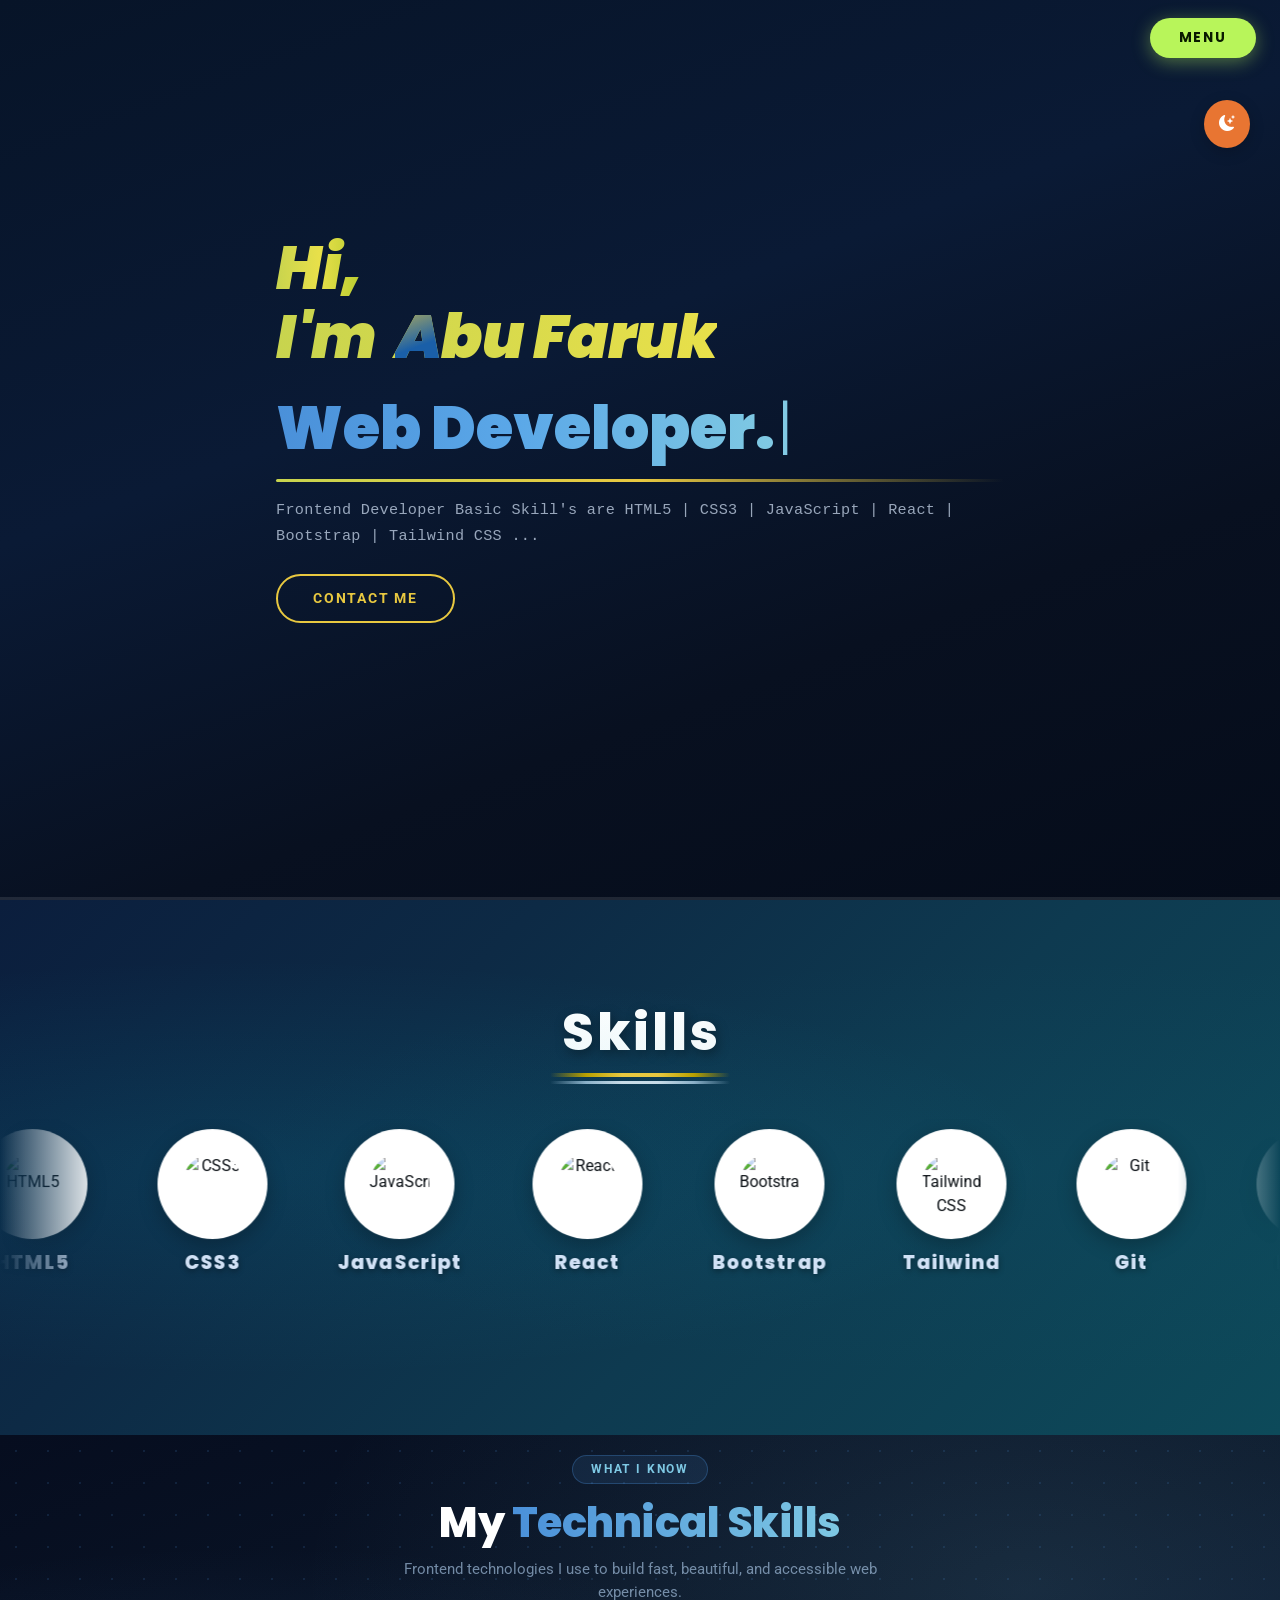
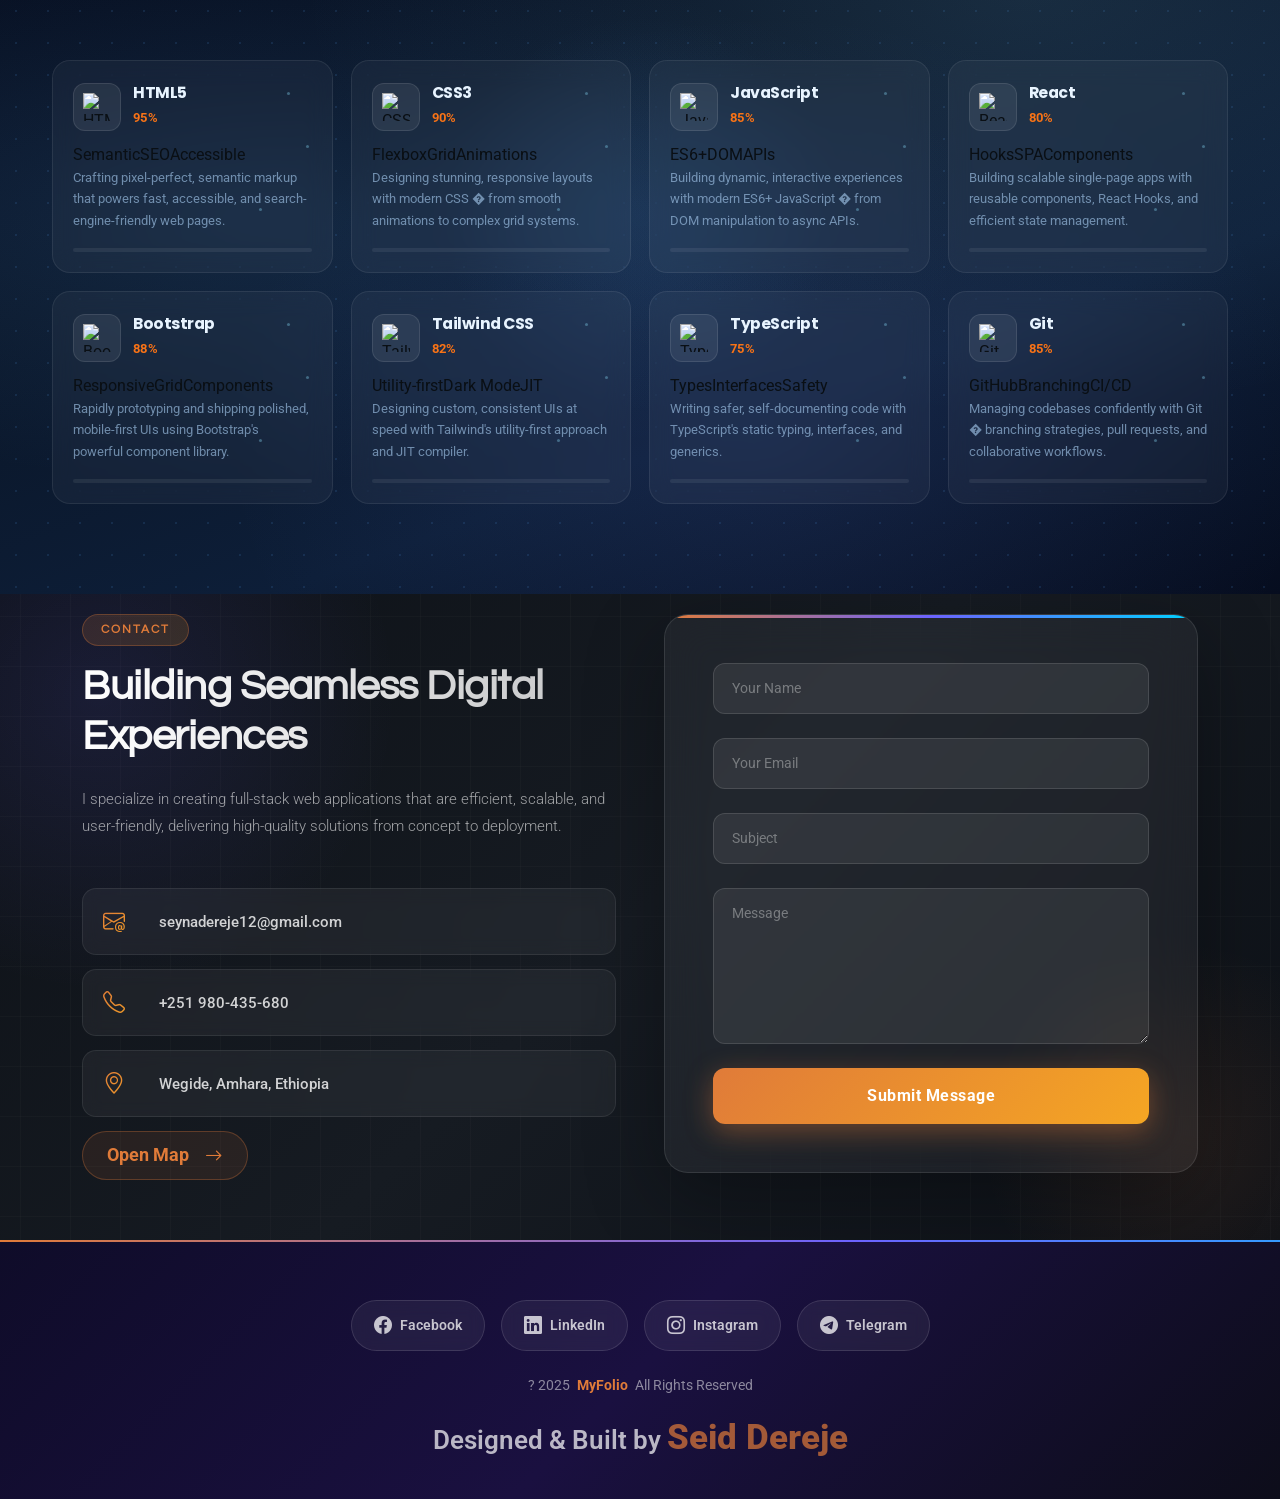
==== commit c4df3ccf: "still updated" ====
--- a/index.html
+++ b/index.html
@@ -1,4 +1,4 @@
-﻿<!DOCTYPE html>
+<!DOCTYPE html>
 <html lang="en">
 
 <head>
@@ -21,7 +21,7 @@
    <link rel="stylesheet" href="bootstrap.css">
   <link href="assets/vendor/bootstrap/css/bootstrap.min.css" rel="stylesheet">
   <link href="assets/vendor/bootstrap-icons/bootstrap-icons.css" rel="stylesheet">
-  <!-- Google Fonts � Poppins for rounded letter shapes -->
+  <!-- Google Fonts ? Poppins for rounded letter shapes -->
   <link href="https://fonts.googleapis.com/css2?family=Poppins:wght@700;800;900&display=swap" rel="stylesheet">
   <link href="assets/vendor/aos/aos.css" rel="stylesheet">
   <link href="assets/vendor/glightbox/css/glightbox.min.css" rel="stylesheet">
@@ -351,7 +351,7 @@
       box-shadow: 0 0 20px rgba(232, 200, 64, 0.5);
     }
 
-    /* ── Hero MENU button ── */
+    /* -- Hero MENU button -- */
     .hero-menu-btn {
       position: fixed;
       top: 18px;
@@ -377,7 +377,7 @@
       box-shadow: 0 8px 28px rgba(184,245,90,0.55);
     }
 
-    /* ── Full-screen menu overlay ── */
+    /* -- Full-screen menu overlay -- */
     .hero-menu-overlay {
       position: fixed;
       inset: 0;
@@ -460,124 +460,486 @@
       letter-spacing: 0.1em;
     }
 
-    /* -- Skill Cards with Logos -- */
-    .skills-card-section {
-      background: linear-gradient(160deg, #071428 0%, #0a1e3a 40%, #0d2a45 70%, #071428 100%);
-      padding: 70px 0 80px;
+    /* -- About Section Smart Background & Animations -- */
+    .about-section {
+      background: linear-gradient(160deg, #060e1f 0%, #0a1628 40%, #0d1f3a 70%, #060e1f 100%) !important;
       position: relative;
       overflow: hidden;
-    }
+      padding: 90px 0 80px !important;
+    }
+    .about-smart-bg {
+      position: absolute;
+      inset: 0;
+      pointer-events: none;
+      z-index: 0;
+    }
+    .asb-orb {
+      position: absolute;
+      border-radius: 50%;
+      filter: blur(80px);
+      opacity: 0.18;
+      animation: orbFloat 8s ease-in-out infinite;
+    }
+    .asb-orb-1 {
+      width: 500px; height: 500px;
+      background: radial-gradient(circle, #4a90d9, transparent 70%);
+      top: -100px; left: -100px;
+      animation-delay: 0s;
+    }
+    .asb-orb-2 {
+      width: 400px; height: 400px;
+      background: radial-gradient(circle, #7ec8e3, transparent 70%);
+      bottom: -80px; right: -80px;
+      animation-delay: -3s;
+    }
+    .asb-orb-3 {
+      width: 300px; height: 300px;
+      background: radial-gradient(circle, #b8f55a, transparent 70%);
+      top: 50%; left: 50%;
+      transform: translate(-50%,-50%);
+      animation-delay: -5s;
+      opacity: 0.07;
+    }
+    @keyframes orbFloat {
+      0%,100% { transform: translateY(0) scale(1); }
+      50%      { transform: translateY(-30px) scale(1.05); }
+    }
+    .asb-orb-2 { animation-name: orbFloat2; }
+    @keyframes orbFloat2 {
+      0%,100% { transform: translateY(0) scale(1); }
+      50%      { transform: translateY(30px) scale(1.08); }
+    }
+    .asb-grid {
+      position: absolute;
+      inset: 0;
+      background-image:
+        linear-gradient(rgba(74,144,217,0.04) 1px, transparent 1px),
+        linear-gradient(90deg, rgba(74,144,217,0.04) 1px, transparent 1px);
+      background-size: 50px 50px;
+    }
+    .about-section .container { position: relative; z-index: 1; }
+    /* Title */
+    .asb-title-wrap {
+      text-align: center;
+      margin-bottom: 60px;
+    }
+    .asb-tag {
+      display: inline-block;
+      background: rgba(184,245,90,0.1);
+      border: 1px solid rgba(184,245,90,0.3);
+      color: #b8f55a;
+      font-size: 0.75rem;
+      font-weight: 700;
+      letter-spacing: 0.14em;
+      text-transform: uppercase;
+      padding: 5px 18px;
+      border-radius: 50px;
+      margin-bottom: 14px;
+    }
+    .asb-title {
+      color: #ffffff !important;
+      font-size: clamp(2rem, 5vw, 3rem);
+      font-weight: 800;
+      font-family: 'Poppins', sans-serif;
+      margin-bottom: 10px;
+    }
+    .asb-title-accent {
+      background: linear-gradient(90deg, #4a90d9, #7ec8e3);
+      -webkit-background-clip: text;
+      -webkit-text-fill-color: transparent;
+      background-clip: text;
+    }
+    .asb-subtitle {
+      color: rgba(180,205,230,0.7) !important;
+      font-size: 1rem;
+      max-width: 500px;
+      margin: 0 auto;
+    }
+    /* Image */
+    .asb-img-wrap {
+      position: relative;
+      display: flex;
+      justify-content: center;
+      align-items: center;
+      padding: 30px;
+    }
+    .asb-img-ring {
+      position: absolute;
+      width: 340px; height: 340px;
+      border-radius: 50%;
+      border: 2px dashed rgba(74,144,217,0.3);
+      animation: ringRotate 20s linear infinite;
+    }
+    @keyframes ringRotate {
+      from { transform: rotate(0deg); }
+      to   { transform: rotate(360deg); }
+    }
+    .asb-img-frame {
+      width: 280px; height: 280px;
+      border-radius: 50%;
+      overflow: hidden;
+      border: 4px solid rgba(74,144,217,0.4);
+      box-shadow: 0 0 40px rgba(74,144,217,0.2), 0 0 80px rgba(74,144,217,0.1);
+      position: relative;
+      z-index: 1;
+    }
+    .asb-img {
+      width: 100%; height: 100%;
+      object-fit: cover;
+      object-position: top center;
+      transition: transform 0.5s ease;
+    }
+    .asb-img-frame:hover .asb-img { transform: scale(1.06); }
+    .asb-exp-badge {
+      position: absolute;
+      bottom: 20px; right: 10px;
+      background: linear-gradient(135deg, #4a90d9, #7ec8e3);
+      border-radius: 14px;
+      padding: 12px 16px;
+      text-align: center;
+      z-index: 2;
+      box-shadow: 0 8px 24px rgba(74,144,217,0.4);
+    }
+    .asb-exp-num {
+      display: block;
+      color: #fff;
+      font-size: 1.6rem;
+      font-weight: 800;
+      line-height: 1;
+    }
+    .asb-exp-label {
+      display: block;
+      color: rgba(255,255,255,0.85);
+      font-size: 0.7rem;
+      font-weight: 600;
+      line-height: 1.3;
+    }
+    .asb-float-tag {
+      position: absolute;
+      background: rgba(10,22,40,0.9);
+      border: 1px solid rgba(74,144,217,0.35);
+      color: #7ec8e3;
+      font-size: 0.75rem;
+      font-weight: 600;
+      padding: 7px 14px;
+      border-radius: 50px;
+      z-index: 2;
+      backdrop-filter: blur(8px);
+      animation: floatTag 4s ease-in-out infinite;
+    }
+    .asb-ft-1 { top: 30px; right: 0; animation-delay: 0s; }
+    .asb-ft-2 { top: 80px; left: 0; animation-delay: -2s; }
+    @keyframes floatTag {
+      0%,100% { transform: translateY(0); }
+      50%      { transform: translateY(-8px); }
+    }
+    /* Content */
+    .asb-content { padding-left: 10px; }
+    .asb-heading {
+      color: #ffffff !important;
+      font-size: clamp(1.4rem, 3vw, 2rem);
+      font-weight: 800;
+      font-family: 'Poppins', sans-serif;
+      margin-bottom: 16px;
+      line-height: 1.3;
+    }
+    .asb-heading-accent {
+      background: linear-gradient(90deg, #4a90d9, #7ec8e3);
+      -webkit-background-clip: text;
+      -webkit-text-fill-color: transparent;
+      background-clip: text;
+    }
+    .asb-lead {
+      color: rgba(210,230,255,0.9) !important;
+      font-size: 1.05rem;
+      line-height: 1.7;
+      margin-bottom: 12px !important;
+    }
+    .asb-body {
+      color: rgba(170,195,225,0.7) !important;
+      font-size: 0.95rem;
+      line-height: 1.75;
+      margin-bottom: 24px !important;
+    }
+    .asb-info-grid {
+      display: grid;
+      grid-template-columns: 1fr 1fr;
+      gap: 12px;
+      margin-bottom: 24px;
+    }
+    .asb-info-item {
+      display: flex;
+      align-items: center;
+      gap: 10px;
+      background: rgba(255,255,255,0.04);
+      border: 1px solid rgba(74,144,217,0.15);
+      border-radius: 10px;
+      padding: 10px 14px;
+      transition: border-color 0.3s, background 0.3s;
+    }
+    .asb-info-item:hover {
+      border-color: rgba(74,144,217,0.4);
+      background: rgba(74,144,217,0.07);
+    }
+    .asb-info-item > i {
+      color: #4a90d9;
+      font-size: 1rem;
+      flex-shrink: 0;
+    }
+    .asb-info-item div { display: flex; flex-direction: column; }
+    .asb-info-label {
+      color: rgba(150,180,210,0.6);
+      font-size: 0.72rem;
+      font-weight: 600;
+      text-transform: uppercase;
+      letter-spacing: 0.08em;
+    }
+    .asb-info-val {
+      color: #e0eeff;
+      font-size: 0.88rem;
+      font-weight: 600;
+    }
+    .asb-stack {
+      display: flex;
+      flex-wrap: wrap;
+      gap: 8px;
+      margin-top: 4px;
+    }
+    .asb-pill {
+      display: inline-flex;
+      align-items: center;
+      gap: 6px;
+      background: rgba(74,144,217,0.1);
+      border: 1px solid rgba(74,144,217,0.25);
+      color: #a8d8ea;
+      font-size: 0.8rem;
+      font-weight: 600;
+      padding: 5px 12px;
+      border-radius: 50px;
+      transition: background 0.3s, border-color 0.3s;
+    }
+    .asb-pill:hover {
+      background: rgba(74,144,217,0.2);
+      border-color: rgba(74,144,217,0.5);
+    }
+    .asb-pill img { width: 16px; height: 16px; object-fit: contain; }
+
+    /* ---------------------------------------
+       PRO SKILLS SECTION � Glassmorphism
+    --------------------------------------- */
+    .skills-card-section {
+      position: relative;
+      background:
+        radial-gradient(ellipse at 20% 50%, rgba(74,144,217,0.15) 0%, transparent 50%),
+        radial-gradient(ellipse at 80% 20%, rgba(126,200,227,0.12) 0%, transparent 50%),
+        radial-gradient(ellipse at 60% 80%, rgba(102,126,234,0.10) 0%, transparent 50%),
+        linear-gradient(160deg, #060d1f 0%, #0a1628 40%, #0d1e38 70%, #060d1f 100%);
+      padding: 80px 0 90px;
+      overflow: hidden;
+    }
+    /* Dot grid overlay */
     .skills-card-section::before {
       content: '';
       position: absolute;
-      top: -120px; left: -120px;
-      width: 500px; height: 500px;
-      background: radial-gradient(circle, rgba(74,144,217,0.12) 0%, transparent 65%);
+      inset: 0;
+      background-image:
+        radial-gradient(rgba(74,144,217,0.15) 1px, transparent 1px);
+      background-size: 32px 32px;
       pointer-events: none;
-    }
+      z-index: 0;
+    }
+    /* Cursor glow effect */
     .skills-card-section::after {
       content: '';
       position: absolute;
-      bottom: -100px; right: -100px;
       width: 400px; height: 400px;
-      background: radial-gradient(circle, rgba(126,200,227,0.09) 0%, transparent 65%);
+      border-radius: 50%;
+      background: radial-gradient(circle, rgba(74,144,217,0.12) 0%, transparent 70%);
       pointer-events: none;
-    }
+      z-index: 0;
+      transition: transform 0.1s;
+      top: 50%; left: 50%;
+      transform: translate(-50%,-50%);
+    }
+    .skills-card-section .container { position: relative; z-index: 1; }
+
+    /* Section header */
+    .sk-section-header {
+      text-align: center;
+      margin-bottom: 56px;
+    }
+    .sk-section-tag {
+      display: inline-block;
+      background: rgba(74,144,217,0.12);
+      border: 1px solid rgba(74,144,217,0.3);
+      color: #7ec8e3;
+      font-size: 0.72rem;
+      font-weight: 700;
+      letter-spacing: 0.16em;
+      text-transform: uppercase;
+      padding: 5px 18px;
+      border-radius: 50px;
+      margin-bottom: 14px;
+    }
+    .sk-section-title {
+      color: #ffffff !important;
+      font-size: clamp(1.8rem, 4vw, 2.6rem);
+      font-weight: 800;
+      font-family: 'Poppins', sans-serif;
+      margin-bottom: 10px;
+    }
+    .sk-section-title span {
+      background: linear-gradient(90deg, #4a90d9, #7ec8e3);
+      -webkit-background-clip: text;
+      -webkit-text-fill-color: transparent;
+      background-clip: text;
+    }
+    .sk-section-sub {
+      color: rgba(170,200,230,0.65) !important;
+      font-size: 0.95rem;
+      max-width: 480px;
+      margin: 0 auto;
+    }
+
+    /* Grid */
     .skills-card-grid {
       display: grid;
-      grid-template-columns: repeat(auto-fill, minmax(240px, 1fr));
-      gap: 20px;
-      position: relative;
-      z-index: 1;
-    }
+      grid-template-columns: repeat(auto-fill, minmax(230px, 1fr));
+      gap: 18px;
+    }
+
+    /* Glassmorphism card */
     .sk-card {
       background: rgba(255,255,255,0.04);
-      border: 1px solid rgba(74,144,217,0.18);
-      border-radius: 16px;
-      padding: 22px 20px 18px;
-      transition: transform 0.35s ease, box-shadow 0.35s ease, border-color 0.35s ease;
+      backdrop-filter: blur(12px);
+      -webkit-backdrop-filter: blur(12px);
+      border: 1px solid rgba(255,255,255,0.08);
+      border-radius: 18px;
+      padding: 22px 20px 20px;
+      position: relative;
+      overflow: hidden;
+      transition: transform 0.35s cubic-bezier(.22,.68,0,1.2),
+                  box-shadow 0.35s ease,
+                  border-color 0.35s ease;
+      cursor: default;
+    }
+    /* Card inner glow on hover */
+    .sk-card::before {
+      content: '';
+      position: absolute;
+      inset: 0;
+      border-radius: 18px;
+      background: radial-gradient(circle at 50% 0%, rgba(74,144,217,0.18) 0%, transparent 65%);
       opacity: 0;
-      transform: translateY(28px);
-    }
-    .sk-card.in-view {
-      opacity: 1;
-      transform: translateY(0);
-    }
-    .sk-card:nth-child(1) { transition-delay: 0.05s; }
-    .sk-card:nth-child(2) { transition-delay: 0.10s; }
-    .sk-card:nth-child(3) { transition-delay: 0.15s; }
-    .sk-card:nth-child(4) { transition-delay: 0.20s; }
-    .sk-card:nth-child(5) { transition-delay: 0.25s; }
-    .sk-card:nth-child(6) { transition-delay: 0.30s; }
-    .sk-card:nth-child(7) { transition-delay: 0.35s; }
-    .sk-card:nth-child(8) { transition-delay: 0.40s; }
+      transition: opacity 0.4s ease;
+      pointer-events: none;
+    }
     .sk-card:hover {
-      transform: translateY(-6px) !important;
-      box-shadow: 0 14px 36px rgba(74,144,217,0.2);
-      border-color: rgba(74,144,217,0.55);
-      background: rgba(74,144,217,0.07);
-    }
+      transform: translateY(-8px) scale(1.02);
+      box-shadow:
+        0 20px 50px rgba(74,144,217,0.2),
+        0 0 0 1px rgba(74,144,217,0.3),
+        inset 0 1px 0 rgba(255,255,255,0.1);
+      border-color: rgba(74,144,217,0.45);
+    }
+    .sk-card:hover::before { opacity: 1; }
+
+    /* Card top row */
     .sk-card-top {
       display: flex;
       align-items: center;
-      gap: 14px;
-      margin-bottom: 10px;
+      gap: 12px;
+      margin-bottom: 12px;
+    }
+    .sk-logo-wrap {
+      width: 48px; height: 48px;
+      border-radius: 12px;
+      background: rgba(255,255,255,0.07);
+      border: 1px solid rgba(255,255,255,0.1);
+      display: flex; align-items: center; justify-content: center;
+      flex-shrink: 0;
+      transition: background 0.3s, box-shadow 0.3s;
+    }
+    .sk-card:hover .sk-logo-wrap {
+      background: rgba(74,144,217,0.15);
+      box-shadow: 0 0 16px rgba(74,144,217,0.3);
     }
     .sk-logo {
-      width: 44px;
-      height: 44px;
+      width: 28px; height: 28px;
       object-fit: contain;
-      flex-shrink: 0;
-      filter: drop-shadow(0 2px 8px rgba(0,0,0,0.35));
-      transition: transform 0.3s ease;
-    }
-    .sk-card:hover .sk-logo {
-      transform: scale(1.15) rotate(-5deg);
-    }
+    }
+    .sk-card-info { flex: 1; }
     .sk-name {
-      color: #e8f0ff !important;
-      font-size: 1rem !important;
+      color: #e8f4ff !important;
+      font-size: 0.98rem !important;
       font-weight: 700 !important;
       font-family: 'Poppins', sans-serif !important;
       margin: 0 0 2px !important;
+      line-height: 1.2;
     }
     .sk-pct {
-      color: #e07b39;
-      font-size: 0.85rem;
+      color: #f97316;
+      font-size: 0.82rem;
       font-weight: 700;
-    }
+      letter-spacing: 0.02em;
+    }
+
+    /* Description */
     .sk-desc {
-      color: rgba(180,205,230,0.7) !important;
-      font-size: 0.85rem !important;
-      line-height: 1.6;
-      margin-bottom: 14px !important;
-    }
+      color: rgba(160,195,230,0.65) !important;
+      font-size: 0.82rem !important;
+      line-height: 1.65;
+      margin-bottom: 16px !important;
+      min-height: 52px;
+    }
+
+    /* Progress bar */
     .sk-bar-wrap {
-      height: 6px;
-      background: rgba(255,255,255,0.08);
+      height: 4px;
+      background: rgba(255,255,255,0.07);
       border-radius: 10px;
-      overflow: hidden;
+      overflow: visible;
+      position: relative;
     }
     .sk-bar {
       height: 100%;
       width: 0;
-      background: linear-gradient(90deg, #667eea 0%, #4a90d9 50%, #7ec8e3 100%);
       border-radius: 10px;
-      transition: width 1.4s cubic-bezier(0.4, 0, 0.2, 1);
+      background: linear-gradient(90deg, #4a90d9 0%, #7ec8e3 50%, #667eea 100%);
+      transition: width 1.4s cubic-bezier(.22,.68,0,1.1);
       position: relative;
     }
+    /* Glowing dot at end of bar */
     .sk-bar::after {
       content: '';
       position: absolute;
-      top: 0; right: 0;
-      width: 6px; height: 6px;
-      background: #fff;
+      right: -3px; top: 50%;
+      transform: translateY(-50%);
+      width: 10px; height: 10px;
       border-radius: 50%;
-      opacity: 0.8;
-      box-shadow: 0 0 6px rgba(255,255,255,0.8);
-    }
-    .sk-card.in-view .sk-bar {
-      width: var(--w);
+      background: #7ec8e3;
+      box-shadow: 0 0 8px 3px rgba(126,200,227,0.7);
+      opacity: 0;
+      transition: opacity 0.3s ease 1.2s;
+    }
+    .sk-card.in-view .sk-bar { width: var(--w); }
+    .sk-card.in-view .sk-bar::after { opacity: 1; }
+
+    /* Floating particles inside card */
+    .sk-card .sk-particle {
+      position: absolute;
+      width: 3px; height: 3px;
+      border-radius: 50%;
+      background: rgba(126,200,227,0.4);
+      pointer-events: none;
+      animation: skParticle 6s ease-in-out infinite;
+    }
+    .sk-card .sk-particle:nth-child(1) { top:15%; right:15%; animation-delay:0s; }
+    .sk-card .sk-particle:nth-child(2) { top:70%; right:25%; animation-delay:-2s; }
+    .sk-card .sk-particle:nth-child(3) { top:40%; right:8%;  animation-delay:-4s; }
+    @keyframes skParticle {
+      0%,100% { transform: translateY(0) scale(1); opacity:0.4; }
+      50%      { transform: translateY(-12px) scale(1.5); opacity:0.8; }
     }
 
     /* -- Modern FAQ Section -- */
@@ -891,15 +1253,14 @@
       display: none !important;
     }
 
-    /* Sections hidden by default — shown via MENU */
-    #about, #resume, #portfolio, #faq, #skills {
+    /* Sections hidden by default � shown via MENU */
+    #about, #resume, #portfolio, #faq {
       display: none !important;
     }
     #about.section-visible,
     #resume.section-visible,
     #portfolio.section-visible,
-    #faq.section-visible,
-    #skills.section-visible {
+    #faq.section-visible {
       display: block !important;
       animation: sectionReveal 0.5s ease both;
     }
@@ -1105,228 +1466,187 @@
     <!-- ======= About Section ======= -->
     <section id="about" class="about-section section">
 
-      <!-- Decorative background -->
-      <div class="about-bg">
-        <div class="about-blob-1"></div>
-        <div class="about-blob-2"></div>
-        <div class="about-blob-3"></div>
+      <!-- Animated background -->
+      <div class="about-smart-bg" aria-hidden="true">
+        <div class="asb-orb asb-orb-1"></div>
+        <div class="asb-orb asb-orb-2"></div>
+        <div class="asb-orb asb-orb-3"></div>
+        <div class="asb-grid"></div>
       </div>
 
       <!-- Section Title -->
-      <div class="container section-title" data-aos="fade-up">
-        <h2>About</h2>
-        <div class="title-shape">
-          <svg viewBox="0 0 200 20" xmlns="http://www.w3.org/2000/svg">
-            <path d="M 0,10 C 40,0 60,20 100,10 C 140,0 160,20 200,10" fill="none" stroke="#e07b39" stroke-width="2"></path>
-          </svg>
-        </div>
-        <p>Passionate about crafting seamless and engaging web experiences that combine functionality with aesthetic design.</p>
+      <div class="container asb-title-wrap">
+        <span class="asb-tag">Who I Am</span>
+        <h2 class="asb-title">About <span class="asb-title-accent">Me</span></h2>
+        <p class="asb-subtitle">Passionate about crafting seamless web experiences that combine functionality with aesthetic design.</p>
       </div>
 
-      <div class="container" data-aos="fade-up" data-aos-delay="50">
+      <div class="container">
         <div class="row align-items-center g-5">
 
           <!-- Image Column -->
-          <div class="col-lg-5" data-aos="fade-right" data-aos-delay="100">
-            <div class="about-img-wrap">
-              <div class="about-img-frame">
-                <img src="seya photo (122).jpg" alt="Seid Dereje" class="about-main-img">
-              </div>
-              <!-- Floating cards removed -->
-              <div class="about-exp-badge">
-                <span class="about-exp-num">2+</span>
-                <span class="about-exp-label">Years of<br>Experience</span>
-              </div>
+          <div class="col-lg-5">
+            <div class="asb-img-wrap">
+              <div class="asb-img-ring"></div>
+              <div class="asb-img-frame">
+                <img src="abu faruk.jpg" alt="Abu Faruk" class="asb-img">
+              </div>
+              <div class="asb-exp-badge">
+                <span class="asb-exp-num">2+</span>
+                <span class="asb-exp-label">Years<br>Experience</span>
+              </div>
+              <div class="asb-float-tag asb-ft-1"><i class="bi bi-code-slash"></i> Frontend Dev</div>
+              <div class="asb-float-tag asb-ft-2"><i class="bi bi-star-fill"></i> Clean Code</div>
             </div>
           </div>
 
           <!-- Content Column -->
-          <div class="col-lg-7" data-aos="fade-left" data-aos-delay="200">
-            <div class="about-content-wrap">
-              <span class="about-tag">About Me</span>
-              <h2 class="about-heading">Frontend Developer &amp;<br><span class="about-heading-accent">UI/UX Enthusiast</span></h2>
-              <p class="about-lead">I build modern, responsive web interfaces with clean code and exceptional user experiences using the latest frontend technologies.</p>
-              <p class="about-body">Focused on performance, accessibility, and creating intuitive digital products that users love. Every project I take on is an opportunity to push the boundaries of what's possible on the web.</p>
+          <div class="col-lg-7">
+            <div class="asb-content">
+              <h3 class="asb-heading">Frontend Developer &amp; <span class="asb-heading-accent">UI/UX Enthusiast</span></h3>
+              <p class="asb-lead">I build modern, responsive web interfaces with clean code and exceptional user experiences using the latest frontend technologies.</p>
+              <p class="asb-body">Focused on performance, accessibility, and creating intuitive digital products that users love. Every project is an opportunity to push the boundaries of what's possible on the web.</p>
 
               <!-- Info Grid -->
-              <div class="about-info-grid">
-                <div class="about-info-item">
-                  <span class="about-info-label"><i class="bi bi-person"></i> Name</span>
-                  <span class="about-info-value">Seid Dereje</span>
-                </div>
-                <div class="about-info-item">
-                  <span class="about-info-label"><i class="bi bi-telephone"></i> Phone</span>
-                  <span class="about-info-value">+225 980-435-680</span>
-                </div>
-                <div class="about-info-item">
-                  <span class="about-info-label"><i class="bi bi-calendar3"></i> Age</span>
-                  <span class="about-info-value">24 Years</span>
-                </div>
-                <div class="about-info-item">
-                  <span class="about-info-label"><i class="bi bi-envelope"></i> Email</span>
-                  <span class="about-info-value">seynadereje12@gmail.com</span>
-                </div>
-                <div class="about-info-item">
-                  <span class="about-info-label"><i class="bi bi-briefcase"></i> Role</span>
-                  <span class="about-info-value">Frontend Developer</span>
-                </div>
-                <div class="about-info-item">
-                  <span class="about-info-label"><i class="bi bi-globe"></i> Nationality</span>
-                  <span class="about-info-value">Ethiopian</span>
-                </div>
-              </div>
-
-              <!-- Tech Stack Pills -->
-              <div class="about-stack">
-                <span class="about-stack-pill">HTML5</span>
-                <span class="about-stack-pill">CSS3</span>
-                <span class="about-stack-pill">JavaScript</span>
-                <span class="about-stack-pill">React</span>
-                <span class="about-stack-pill">Tailwind</span>
-                <span class="about-stack-pill">Bootstrap</span>
-                <span class="about-stack-pill">Git</span>
-                <span class="about-stack-pill">Figma</span>
-              </div>
-
-              <!-- Signature -->
-              <div class="about-signature">
-                <div class="text-signature-wrap">
-                  <span class="text-signature">Seya Wegide</span>
-                </div>
-                <div>
-                  <strong>Seid Dereje</strong>
-                  <span>Frontend Developer</span>
-                </div>
+              <div class="asb-info-grid">
+                <div class="asb-info-item">
+                  <i class="bi bi-person-fill"></i>
+                  <div><span class="asb-info-label">Name</span><span class="asb-info-val">Abu Faruk</span></div>
+                </div>
+                <div class="asb-info-item">
+                  <i class="bi bi-telephone-fill"></i>
+                  <div><span class="asb-info-label">Phone</span><span class="asb-info-val">+251 980-435-680</span></div>
+                </div>
+                <div class="asb-info-item">
+                  <i class="bi bi-envelope-fill"></i>
+                  <div><span class="asb-info-label">Email</span><span class="asb-info-val">seynadereje12@gmail.com</span></div>
+                </div>
+                <div class="asb-info-item">
+                  <i class="bi bi-geo-alt-fill"></i>
+                  <div><span class="asb-info-label">Location</span><span class="asb-info-val">Ethiopia</span></div>
+                </div>
+                <div class="asb-info-item">
+                  <i class="bi bi-briefcase-fill"></i>
+                  <div><span class="asb-info-label">Role</span><span class="asb-info-val">Frontend Developer</span></div>
+                </div>
+                <div class="asb-info-item">
+                  <i class="bi bi-calendar3"></i>
+                  <div><span class="asb-info-label">Age</span><span class="asb-info-val">24 Years</span></div>
+                </div>
+              </div>
+
+              <!-- Stack pills -->
+              <div class="asb-stack">
+                <span class="asb-pill"><img src="https://cdn.jsdelivr.net/gh/devicons/devicon/icons/html5/html5-original.svg" alt="">HTML5</span>
+                <span class="asb-pill"><img src="https://cdn.jsdelivr.net/gh/devicons/devicon/icons/css3/css3-original.svg" alt="">CSS3</span>
+                <span class="asb-pill"><img src="https://cdn.jsdelivr.net/gh/devicons/devicon/icons/javascript/javascript-original.svg" alt="">JavaScript</span>
+                <span class="asb-pill"><img src="https://cdn.jsdelivr.net/gh/devicons/devicon/icons/react/react-original.svg" alt="">React</span>
+                <span class="asb-pill"><img src="https://cdn.jsdelivr.net/gh/devicons/devicon/icons/tailwindcss/tailwindcss-original.svg" alt="">Tailwind</span>
+                <span class="asb-pill"><img src="https://cdn.jsdelivr.net/gh/devicons/devicon/icons/git/git-original.svg" alt="">Git</span>
               </div>
             </div>
           </div>
 
         </div>
       </div>
+
     </section><!-- /About Section -->
 
-    <!-- Wavy Divider: About ? Resume -->
-    <div class="wave-divider">
-      <svg viewBox="0 0 1440 100" xmlns="http://www.w3.org/2000/svg" preserveAspectRatio="none">
-        <defs>
-          <linearGradient id="waveGrad2" x1="0%" y1="0%" x2="100%" y2="0%">
-            <stop offset="0%"   stop-color="#ff9f32"/>
-            <stop offset="33%"  stop-color="#ff6eb4"/>
-            <stop offset="66%"  stop-color="#b450ff"/>
-            <stop offset="100%" stop-color="#667eea"/>
-            <animateTransform attributeName="gradientTransform" type="translate" from="-1 0" to="1 0" dur="3.5s" repeatCount="indefinite"/>
-          </linearGradient>
-        </defs>
-        <path class="wave-path" d="M0,50 C180,100 360,0 540,50 C720,100 900,0 1080,50 C1260,100 1380,15 1440,50" fill="none" stroke="url(#waveGrad2)" stroke-width="5" stroke-linecap="round" stroke-linejoin="round"/>
-      </svg>
-    </div>
-
-    <!-- Skills Section -->
+<!-- Skills Section -->
     <section id="skills" class="skills-card-section">
       <div class="container">
+        <div class="sk-section-header">
+          <span class="sk-section-tag">What I Know</span>
+          <h2 class="sk-section-title">My <span>Technical Skills</span></h2>
+          <p class="sk-section-sub">Frontend technologies I use to build fast, beautiful, and accessible web experiences.</p>
+        </div>
         <div class="skills-card-grid">
 
-          <!-- HTML5 -->
           <div class="sk-card">
+            <span class="sk-particle"></span><span class="sk-particle"></span><span class="sk-particle"></span>
             <div class="sk-card-top">
-              <img src="https://cdn.jsdelivr.net/gh/devicons/devicon/icons/html5/html5-original.svg" alt="HTML5" class="sk-logo">
-              <div>
-                <h3 class="sk-name">HTML5</h3>
-                <span class="sk-pct">95%</span>
-              </div>
+              <div class="sk-logo-wrap"><img src="https://cdn.jsdelivr.net/gh/devicons/devicon/icons/html5/html5-original.svg" alt="HTML5" class="sk-logo"></div>
+              <div class="sk-card-info"><h3 class="sk-name">HTML5</h3><span class="sk-pct">95%</span></div>
             </div>
-            <p class="sk-desc">Writing clean, semantic markup for accessible and SEO-friendly websites.</p>
+            <div class="sk-tags"><span>Semantic</span><span>SEO</span><span>Accessible</span></div>
+            <p class="sk-desc">Crafting pixel-perfect, semantic markup that powers fast, accessible, and search-engine-friendly web pages.</p>
             <div class="sk-bar-wrap"><div class="sk-bar" style="--w:95%"></div></div>
           </div>
 
-          <!-- CSS3 -->
           <div class="sk-card">
+            <span class="sk-particle"></span><span class="sk-particle"></span><span class="sk-particle"></span>
             <div class="sk-card-top">
-              <img src="https://cdn.jsdelivr.net/gh/devicons/devicon/icons/css3/css3-original.svg" alt="CSS3" class="sk-logo">
-              <div>
-                <h3 class="sk-name">CSS3</h3>
-                <span class="sk-pct">90%</span>
-              </div>
+              <div class="sk-logo-wrap"><img src="https://cdn.jsdelivr.net/gh/devicons/devicon/icons/css3/css3-original.svg" alt="CSS3" class="sk-logo"></div>
+              <div class="sk-card-info"><h3 class="sk-name">CSS3</h3><span class="sk-pct">90%</span></div>
             </div>
-            <p class="sk-desc">Creating responsive layouts, animations, and modern UI designs.</p>
+            <div class="sk-tags"><span>Flexbox</span><span>Grid</span><span>Animations</span></div>
+            <p class="sk-desc">Designing stunning, responsive layouts with modern CSS � from smooth animations to complex grid systems.</p>
             <div class="sk-bar-wrap"><div class="sk-bar" style="--w:90%"></div></div>
           </div>
 
-          <!-- JavaScript -->
           <div class="sk-card">
+            <span class="sk-particle"></span><span class="sk-particle"></span><span class="sk-particle"></span>
             <div class="sk-card-top">
-              <img src="https://cdn.jsdelivr.net/gh/devicons/devicon/icons/javascript/javascript-original.svg" alt="JavaScript" class="sk-logo">
-              <div>
-                <h3 class="sk-name">JavaScript</h3>
-                <span class="sk-pct">85%</span>
-              </div>
+              <div class="sk-logo-wrap"><img src="https://cdn.jsdelivr.net/gh/devicons/devicon/icons/javascript/javascript-original.svg" alt="JavaScript" class="sk-logo"></div>
+              <div class="sk-card-info"><h3 class="sk-name">JavaScript</h3><span class="sk-pct">85%</span></div>
             </div>
-            <p class="sk-desc">Building interactive features and dynamic web experiences.</p>
+            <div class="sk-tags"><span>ES6+</span><span>DOM</span><span>APIs</span></div>
+            <p class="sk-desc">Building dynamic, interactive experiences with modern ES6+ JavaScript � from DOM manipulation to async APIs.</p>
             <div class="sk-bar-wrap"><div class="sk-bar" style="--w:85%"></div></div>
           </div>
 
-          <!-- React -->
           <div class="sk-card">
+            <span class="sk-particle"></span><span class="sk-particle"></span><span class="sk-particle"></span>
             <div class="sk-card-top">
-              <img src="https://cdn.jsdelivr.net/gh/devicons/devicon/icons/react/react-original.svg" alt="React" class="sk-logo">
-              <div>
-                <h3 class="sk-name">React</h3>
-                <span class="sk-pct">80%</span>
-              </div>
+              <div class="sk-logo-wrap"><img src="https://cdn.jsdelivr.net/gh/devicons/devicon/icons/react/react-original.svg" alt="React" class="sk-logo"></div>
+              <div class="sk-card-info"><h3 class="sk-name">React</h3><span class="sk-pct">80%</span></div>
             </div>
-            <p class="sk-desc">Building modern single-page applications with React framework.</p>
+            <div class="sk-tags"><span>Hooks</span><span>SPA</span><span>Components</span></div>
+            <p class="sk-desc">Building scalable single-page apps with reusable components, React Hooks, and efficient state management.</p>
             <div class="sk-bar-wrap"><div class="sk-bar" style="--w:80%"></div></div>
           </div>
 
-          <!-- Bootstrap -->
           <div class="sk-card">
+            <span class="sk-particle"></span><span class="sk-particle"></span><span class="sk-particle"></span>
             <div class="sk-card-top">
-              <img src="https://cdn.jsdelivr.net/gh/devicons/devicon/icons/bootstrap/bootstrap-original.svg" alt="Bootstrap" class="sk-logo">
-              <div>
-                <h3 class="sk-name">Bootstrap</h3>
-                <span class="sk-pct">88%</span>
-              </div>
+              <div class="sk-logo-wrap"><img src="https://cdn.jsdelivr.net/gh/devicons/devicon/icons/bootstrap/bootstrap-original.svg" alt="Bootstrap" class="sk-logo"></div>
+              <div class="sk-card-info"><h3 class="sk-name">Bootstrap</h3><span class="sk-pct">88%</span></div>
             </div>
-            <p class="sk-desc">Rapidly building responsive, mobile-first UI with Bootstrap components.</p>
+            <div class="sk-tags"><span>Responsive</span><span>Grid</span><span>Components</span></div>
+            <p class="sk-desc">Rapidly prototyping and shipping polished, mobile-first UIs using Bootstrap's powerful component library.</p>
             <div class="sk-bar-wrap"><div class="sk-bar" style="--w:88%"></div></div>
           </div>
 
-          <!-- Tailwind CSS -->
           <div class="sk-card">
+            <span class="sk-particle"></span><span class="sk-particle"></span><span class="sk-particle"></span>
             <div class="sk-card-top">
-              <img src="https://cdn.jsdelivr.net/gh/devicons/devicon/icons/tailwindcss/tailwindcss-original.svg" alt="Tailwind CSS" class="sk-logo">
-              <div>
-                <h3 class="sk-name">Tailwind CSS</h3>
-                <span class="sk-pct">82%</span>
-              </div>
+              <div class="sk-logo-wrap"><img src="https://cdn.jsdelivr.net/gh/devicons/devicon/icons/tailwindcss/tailwindcss-original.svg" alt="Tailwind CSS" class="sk-logo"></div>
+              <div class="sk-card-info"><h3 class="sk-name">Tailwind CSS</h3><span class="sk-pct">82%</span></div>
             </div>
-            <p class="sk-desc">Utility-first CSS framework for fast, custom UI development.</p>
+            <div class="sk-tags"><span>Utility-first</span><span>Dark Mode</span><span>JIT</span></div>
+            <p class="sk-desc">Designing custom, consistent UIs at speed with Tailwind's utility-first approach and JIT compiler.</p>
             <div class="sk-bar-wrap"><div class="sk-bar" style="--w:82%"></div></div>
           </div>
 
-          <!-- TypeScript -->
           <div class="sk-card">
+            <span class="sk-particle"></span><span class="sk-particle"></span><span class="sk-particle"></span>
             <div class="sk-card-top">
-              <img src="https://cdn.jsdelivr.net/gh/devicons/devicon/icons/typescript/typescript-original.svg" alt="TypeScript" class="sk-logo">
-              <div>
-                <h3 class="sk-name">TypeScript</h3>
-                <span class="sk-pct">75%</span>
-              </div>
+              <div class="sk-logo-wrap"><img src="https://cdn.jsdelivr.net/gh/devicons/devicon/icons/typescript/typescript-original.svg" alt="TypeScript" class="sk-logo"></div>
+              <div class="sk-card-info"><h3 class="sk-name">TypeScript</h3><span class="sk-pct">75%</span></div>
             </div>
-            <p class="sk-desc">Typed JavaScript for scalable, maintainable frontend codebases.</p>
+            <div class="sk-tags"><span>Types</span><span>Interfaces</span><span>Safety</span></div>
+            <p class="sk-desc">Writing safer, self-documenting code with TypeScript's static typing, interfaces, and generics.</p>
             <div class="sk-bar-wrap"><div class="sk-bar" style="--w:75%"></div></div>
           </div>
 
-          <!-- Git -->
           <div class="sk-card">
+            <span class="sk-particle"></span><span class="sk-particle"></span><span class="sk-particle"></span>
             <div class="sk-card-top">
-              <img src="https://cdn.jsdelivr.net/gh/devicons/devicon/icons/git/git-original.svg" alt="Git" class="sk-logo">
-              <div>
-                <h3 class="sk-name">Git</h3>
-                <span class="sk-pct">85%</span>
-              </div>
+              <div class="sk-logo-wrap"><img src="https://cdn.jsdelivr.net/gh/devicons/devicon/icons/git/git-original.svg" alt="Git" class="sk-logo"></div>
+              <div class="sk-card-info"><h3 class="sk-name">Git</h3><span class="sk-pct">85%</span></div>
             </div>
-            <p class="sk-desc">Version control and collaboration using Git and GitHub workflows.</p>
+            <div class="sk-tags"><span>GitHub</span><span>Branching</span><span>CI/CD</span></div>
+            <p class="sk-desc">Managing codebases confidently with Git � branching strategies, pull requests, and collaborative workflows.</p>
             <div class="sk-bar-wrap"><div class="sk-bar" style="--w:85%"></div></div>
           </div>
 
@@ -1707,7 +2027,7 @@
                   <span class="faq-modern-arrow"><i class="bi bi-chevron-down"></i></span>
                 </div>
                 <div class="faq-modern-answer">
-                  <p>I use a <strong>mobile-first approach</strong> with CSS Flexbox, Grid, and responsive utility classes from Bootstrap or Tailwind. Every layout is tested across multiple screen sizes � mobile, tablet, and desktop � to ensure a seamless experience.</p>
+                  <p>I use a <strong>mobile-first approach</strong> with CSS Flexbox, Grid, and responsive utility classes from Bootstrap or Tailwind. Every layout is tested across multiple screen sizes ? mobile, tablet, and desktop ? to ensure a seamless experience.</p>
                 </div>
               </div>
 
@@ -1740,7 +2060,7 @@
                   <span class="faq-modern-arrow"><i class="bi bi-chevron-down"></i></span>
                 </div>
                 <div class="faq-modern-answer">
-                  <p>Absolutely. I follow <strong>WCAG 2.1 guidelines</strong> � using semantic HTML, proper ARIA labels, sufficient colour contrast, keyboard navigation support, and screen-reader-friendly markup to make interfaces accessible to everyone.</p>
+                  <p>Absolutely. I follow <strong>WCAG 2.1 guidelines</strong> ? using semantic HTML, proper ARIA labels, sufficient colour contrast, keyboard navigation support, and screen-reader-friendly markup to make interfaces accessible to everyone.</p>
                 </div>
               </div>
 
@@ -1762,7 +2082,7 @@
                   <span class="faq-modern-arrow"><i class="bi bi-chevron-down"></i></span>
                 </div>
                 <div class="faq-modern-answer">
-                  <p>Yes! I build <strong>custom interactive components</strong> � modals, sliders, tabs, accordions, animated counters, and smooth CSS/JS transitions. I use CSS keyframes, Intersection Observer, and React state to create engaging, performant animations.</p>
+                  <p>Yes! I build <strong>custom interactive components</strong> ? modals, sliders, tabs, accordions, animated counters, and smooth CSS/JS transitions. I use CSS keyframes, Intersection Observer, and React state to create engaging, performant animations.</p>
                 </div>
               </div>
 
@@ -2159,30 +2479,21 @@
   <!-- ===== SKILL BAR ANIMATION ===== -->
   <script>
   (function () {
-    function animateSkills() {
-      document.querySelectorAll('.sk-card').forEach(function(card, i) {
-        setTimeout(function() {
-          card.classList.add('in-view');
-        }, i * 60);
+    function animateBars() {
+      document.querySelectorAll('.sk-card').forEach(function(card) {
+        card.classList.add('in-view');
       });
     }
-
-    // Watch for about section becoming visible
+    // Trigger when about section is shown (since skills is inside about)
+    var observer = new MutationObserver(function(mutations) {
+      mutations.forEach(function(m) {
+        if (m.target.classList.contains('section-visible')) {
+          setTimeout(animateBars, 200);
+        }
+      });
+    });
     var aboutEl = document.getElementById('about');
-    if (aboutEl) {
-      new MutationObserver(function(mutations) {
-        mutations.forEach(function(m) {
-          if (m.target.classList.contains('section-visible')) {
-            setTimeout(animateSkills, 300);
-          }
-        });
-      }).observe(aboutEl, { attributes: true, attributeFilter: ['class'] });
-    }
-
-    // Also trigger if already visible on load
-    if (aboutEl && aboutEl.classList.contains('section-visible')) {
-      setTimeout(animateSkills, 300);
-    }
+    if (aboutEl) observer.observe(aboutEl, { attributes: true, attributeFilter: ['class'] });
   })();
   </script>
 
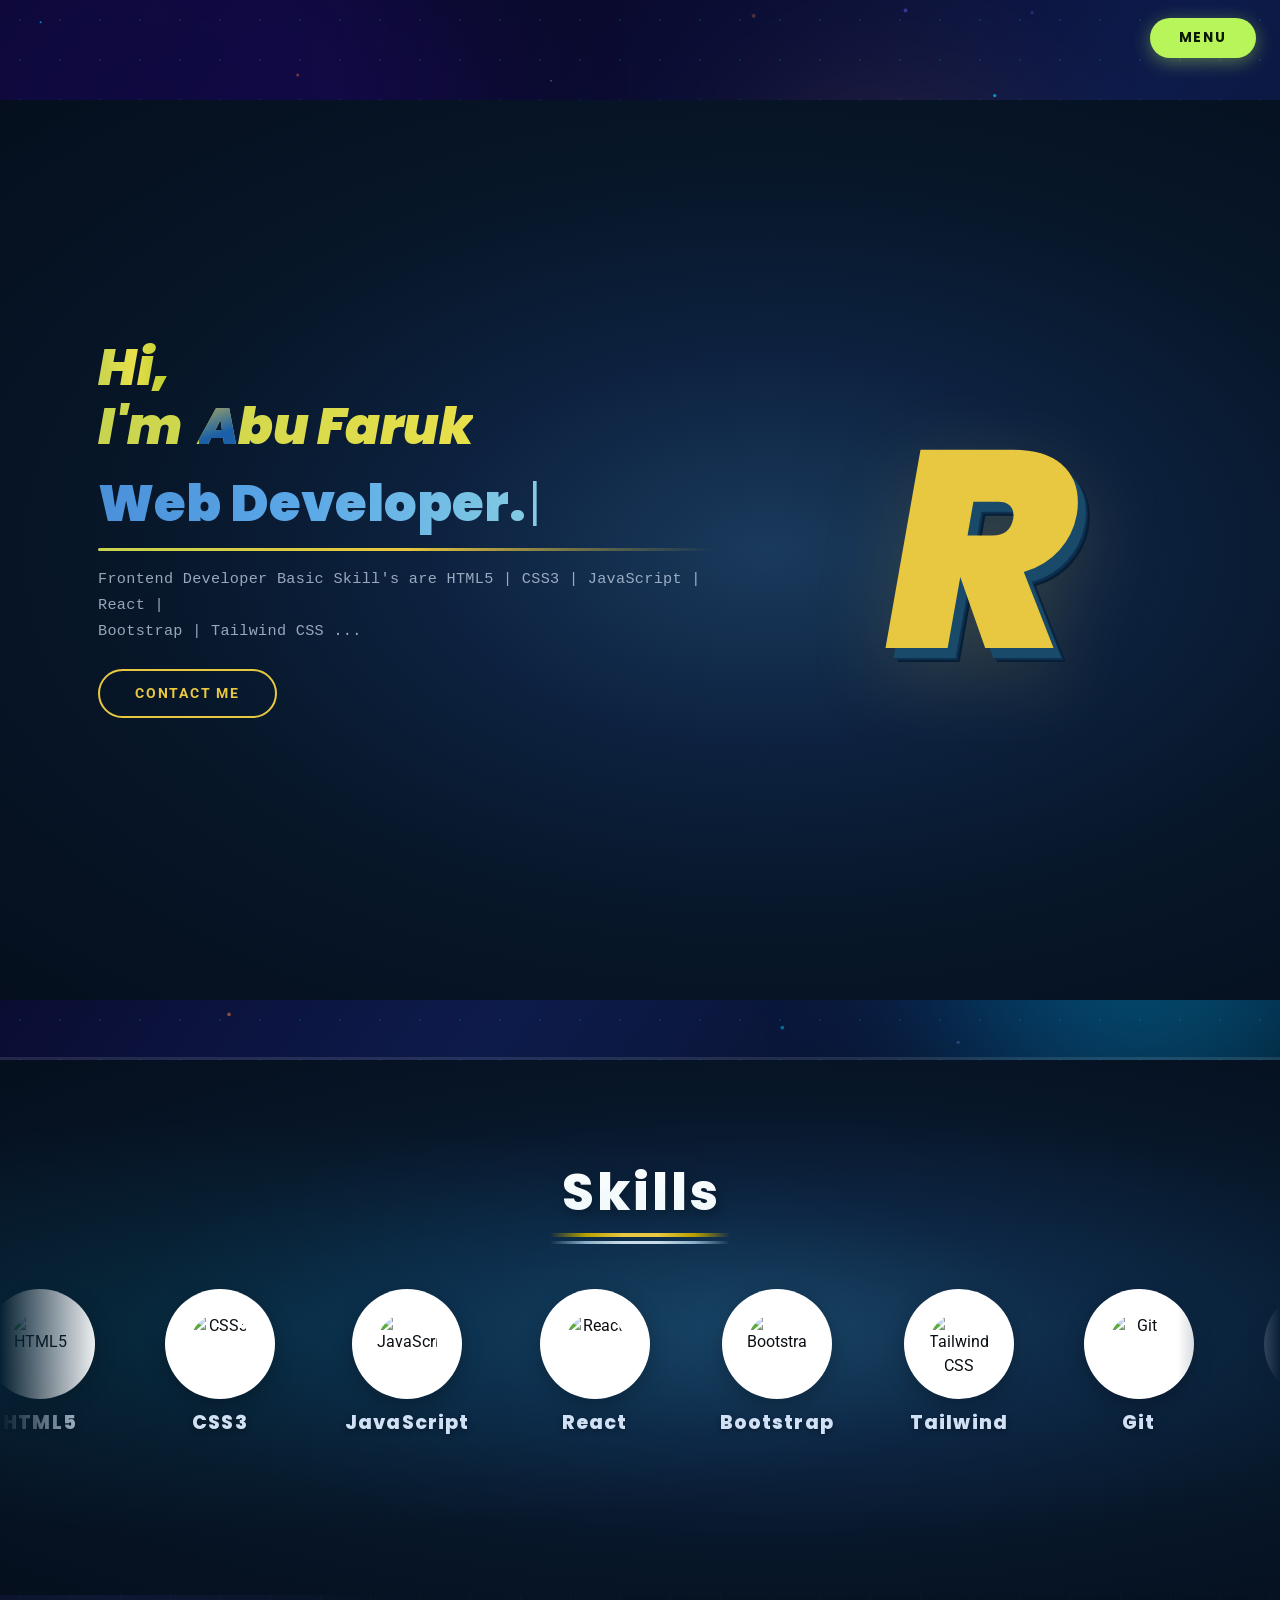
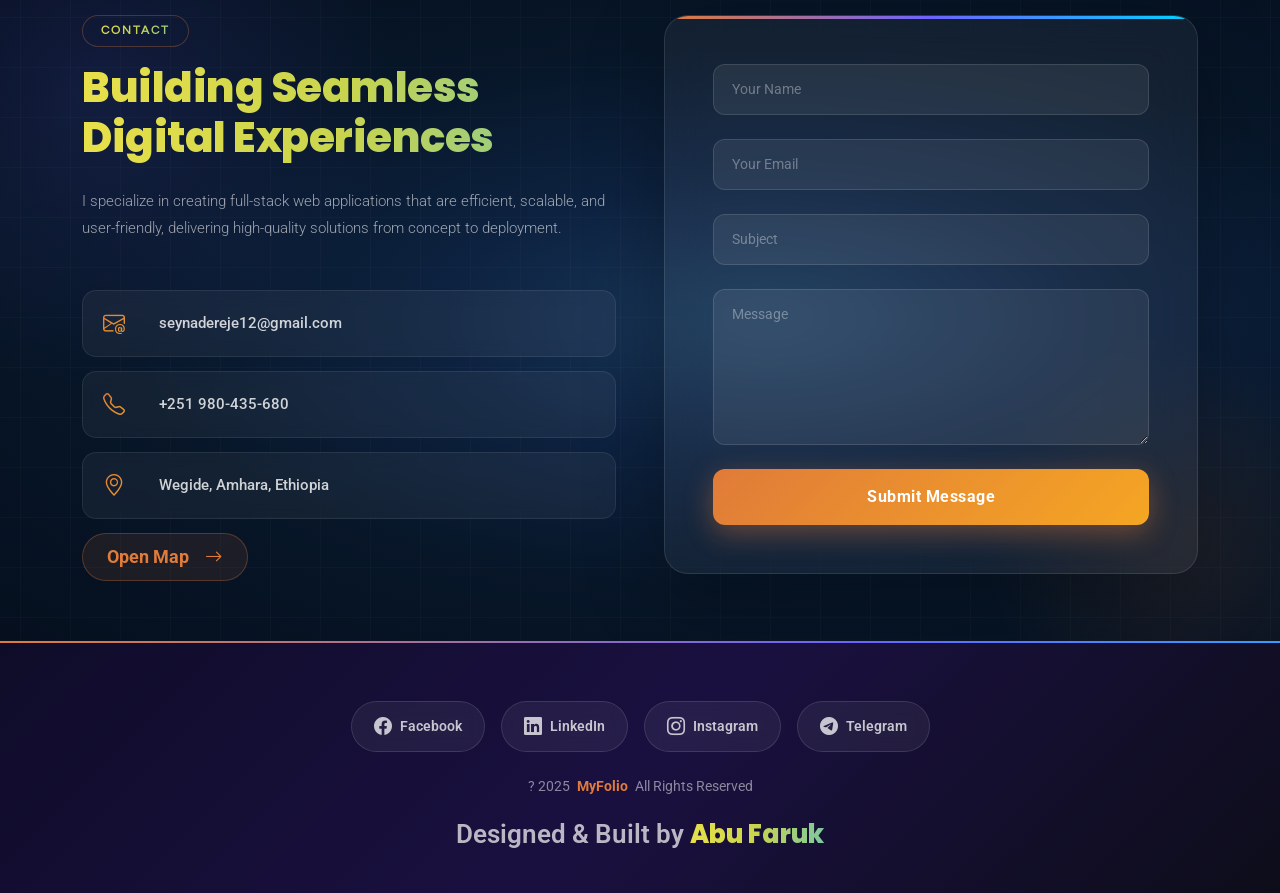
==== commit 5db40238: "updates" ====
--- a/index.html
+++ b/index.html
@@ -1,4 +1,4 @@
-<!DOCTYPE html>
+﻿<!DOCTYPE html>
 <html lang="en">
 
 <head>
@@ -43,46 +43,15 @@
       width: 600px;
       height: 500px;
     }
-    .hero-section{
-      background: linear-gradient(125deg, #020818 0%, #0a0a2e 30%, #0d1b4b 60%, #050d1a 100%);
+    .hero-section {
+      background: radial-gradient(ellipse at 60% 50%, #1a3a5c 0%, #0d2240 30%, #071628 60%, #050f1e 100%);
       color: white;
-      padding: 80px 0;
       position: relative;
     }
     
-    /* Dark/Light Mode Toggle */
-    .theme-toggle {
-      position: fixed;
-      top: 100px;
-      right: 30px;
-      z-index: 1000;
-      background: var(--accent-color);
-      color: white;
-      border: none;
-      padding: 12px 15px;
-      border-radius: 50%;
-      cursor: pointer;
-      box-shadow: 0 4px 15px rgba(0,0,0,0.2);
-      transition: all 0.3s ease;
-    }
-    
-    .theme-toggle:hover {
-      transform: scale(1.1) rotate(180deg);
-      box-shadow: 0 6px 20px rgba(0,0,0,0.3);
-    }
-    
-    /* Dark Mode Styles */
-    body.dark-mode {
-      --background-color: #1a1a2e;
-      --default-color: #eaeaea;
-      --heading-color: #ffffff;
-      --surface-color: #16213e;
-      --accent-color: #667eea;
-    }
-    
-    body.dark-mode .hero-section {
-      background: linear-gradient(125deg, #020818 0%, #0a0a2e 30%, #0d1b4b 60%, #050d1a 100%);
-    }
+    
+    
+    
     
     
     /* Animated Counters */
@@ -256,7 +225,7 @@
 
     /* -- Slide 1 Hero Styles (reference image match) -- */
     .hero-s1-title {
-      font-size: clamp(2.2rem, 5vw, 3.8rem);
+      font-size: clamp(1.8rem, 4.5vw, 3.2rem);
       font-weight: 900;
       line-height: 1.15;
       margin-bottom: 0.3rem;
@@ -300,7 +269,7 @@
       margin: 0.6rem 0 1rem;
     }
     .hero-s1-role {
-      font-size: clamp(2.2rem, 5vw, 3.8rem);
+      font-size: clamp(1.8rem, 4.5vw, 3.2rem);
       font-weight: 900;
       font-style: normal;
       margin: 0;
@@ -349,6 +318,30 @@
       background: #e8c840;
       color: #0a1428;
       box-shadow: 0 0 20px rgba(232, 200, 64, 0.5);
+    }
+
+    /* Decorative letter R */
+    .hero-deco-letter {
+      font-size: clamp(180px, 22vw, 280px);
+      font-weight: 900;
+      font-family: 'Poppins', serif;
+      font-style: italic;
+      line-height: 1;
+      position: relative;
+      user-select: none;
+      /* Yellow front layer */
+      color: #e8c840;
+      /* Dark teal shadow offset — like the q in reference */
+      text-shadow:
+        8px 10px 0px #1a4a6a,
+        10px 12px 0px #0d3050,
+        12px 14px 0px #071e35;
+      animation: decoFloat 4s ease-in-out infinite;
+      filter: drop-shadow(0 20px 40px rgba(232,200,64,0.15));
+    }
+    @keyframes decoFloat {
+      0%,100% { transform: translateY(0) rotate(-3deg); }
+      50%      { transform: translateY(-18px) rotate(-3deg); }
     }
 
     /* -- Hero MENU button -- */
@@ -462,7 +455,7 @@
 
     /* -- About Section Smart Background & Animations -- */
     .about-section {
-      background: linear-gradient(160deg, #060e1f 0%, #0a1628 40%, #0d1f3a 70%, #060e1f 100%) !important;
+      background: radial-gradient(ellipse at 60% 50%, #1a3a5c 0%, #0d2240 30%, #071628 60%, #050f1e 100%) !important;
       position: relative;
       overflow: hidden;
       padding: 90px 0 80px !important;
@@ -527,7 +520,6 @@
       display: inline-block;
       background: rgba(184,245,90,0.1);
       border: 1px solid rgba(184,245,90,0.3);
-      color: #b8f55a;
       font-size: 0.75rem;
       font-weight: 700;
       letter-spacing: 0.14em;
@@ -535,16 +527,24 @@
       padding: 5px 18px;
       border-radius: 50px;
       margin-bottom: 14px;
+      background-clip: text;
+      -webkit-background-clip: text;
+      -webkit-text-fill-color: transparent;
+      background-image: linear-gradient(90deg, #e8e04a, #c8d44e, #7ec8a0);
+      border-color: rgba(200,212,78,0.4);
     }
     .asb-title {
-      color: #ffffff !important;
       font-size: clamp(2rem, 5vw, 3rem);
       font-weight: 800;
       font-family: 'Poppins', sans-serif;
       margin-bottom: 10px;
+      background: linear-gradient(90deg, #e8e04a, #c8d44e, #7ec8a0);
+      -webkit-background-clip: text;
+      -webkit-text-fill-color: transparent;
+      background-clip: text;
     }
     .asb-title-accent {
-      background: linear-gradient(90deg, #4a90d9, #7ec8e3);
+      background: linear-gradient(90deg, #7ec8a0, #4a90d9, #7ec8e3);
       -webkit-background-clip: text;
       -webkit-text-fill-color: transparent;
       background-clip: text;
@@ -642,9 +642,13 @@
       font-family: 'Poppins', sans-serif;
       margin-bottom: 16px;
       line-height: 1.3;
+      background: linear-gradient(90deg, #e8e04a, #c8d44e, #7ec8a0);
+      -webkit-background-clip: text;
+      -webkit-text-fill-color: transparent;
+      background-clip: text;
     }
     .asb-heading-accent {
-      background: linear-gradient(90deg, #4a90d9, #7ec8e3);
+      background: linear-gradient(90deg, #7ec8a0, #4a90d9, #7ec8e3);
       -webkit-background-clip: text;
       -webkit-text-fill-color: transparent;
       background-clip: text;
@@ -660,6 +664,53 @@
       font-size: 0.95rem;
       line-height: 1.75;
       margin-bottom: 24px !important;
+    }
+    /* Stats row */
+    .asb-stats {
+      display: flex;
+      align-items: center;
+      gap: 0;
+      margin-top: 28px;
+      background: rgba(255,255,255,0.03);
+      border: 1px solid rgba(74,144,217,0.15);
+      border-radius: 16px;
+      padding: 20px 28px;
+    }
+    .asb-stat-item {
+      flex: 1;
+      text-align: center;
+    }
+    .asb-stat-num {
+      font-size: clamp(2rem, 4vw, 2.8rem);
+      font-weight: 900;
+      font-family: 'Poppins', sans-serif;
+      background: linear-gradient(135deg, #e05a1a 0%, #c8a020 40%, #6ab040 100%);
+      -webkit-background-clip: text;
+      -webkit-text-fill-color: transparent;
+      background-clip: text;
+      line-height: 1;
+    }
+    .asb-stat-suffix {
+      font-size: clamp(1.2rem, 2.5vw, 1.8rem);
+      font-weight: 800;
+      background: linear-gradient(135deg, #c8a020 0%, #6ab040 100%);
+      -webkit-background-clip: text;
+      -webkit-text-fill-color: transparent;
+      background-clip: text;
+    }
+    .asb-stat-label {
+      display: block;
+      color: rgba(160,185,215,0.7);
+      font-size: 0.82rem;
+      font-weight: 500;
+      margin-top: 6px;
+      line-height: 1.4;
+    }
+    .asb-stat-divider {
+      width: 1px;
+      height: 50px;
+      background: rgba(74,144,217,0.2);
+      flex-shrink: 0;
     }
     .asb-info-grid {
       display: grid;
@@ -725,7 +776,7 @@
     .asb-pill img { width: 16px; height: 16px; object-fit: contain; }
 
     /* ---------------------------------------
-       PRO SKILLS SECTION � Glassmorphism
+       PRO SKILLS SECTION ? Glassmorphism
     --------------------------------------- */
     .skills-card-section {
       position: relative;
@@ -733,7 +784,7 @@
         radial-gradient(ellipse at 20% 50%, rgba(74,144,217,0.15) 0%, transparent 50%),
         radial-gradient(ellipse at 80% 20%, rgba(126,200,227,0.12) 0%, transparent 50%),
         radial-gradient(ellipse at 60% 80%, rgba(102,126,234,0.10) 0%, transparent 50%),
-        linear-gradient(160deg, #060d1f 0%, #0a1628 40%, #0d1e38 70%, #060d1f 100%);
+        radial-gradient(ellipse at 60% 50%, #1a3a5c 0%, #0d2240 30%, #071628 60%, #050f1e 100%);
       padding: 80px 0 90px;
       overflow: hidden;
     }
@@ -893,37 +944,105 @@
       min-height: 52px;
     }
 
-    /* Progress bar */
+            /* PRO Progress Bar */
     .sk-bar-wrap {
-      height: 4px;
+      height: 10px !important;
+      background: rgba(99,102,241,0.15) !important;
+      border-radius: 50px !important;
+      overflow: hidden !important;
+      position: relative !important;
+      margin-top: 10px !important;
+      border: 1px solid rgba(99,102,241,0.25) !important;
+    }
+    .sk-bar {
+      height: 100% !important;
+      width: 0 !important;
+      border-radius: 50px !important;
+      transition: width 1.8s cubic-bezier(0.4,0,0.2,1) !important;
+      position: relative !important;
+    }
+    /* Each skill unique gradient */
+    .sk-bar[data-skill="html"]   { background: linear-gradient(90deg,#e44d26,#f16529,#ff8c42) !important; box-shadow: 0 0 12px rgba(228,77,38,0.7),0 0 24px rgba(228,77,38,0.3) !important; }
+    .sk-bar[data-skill="css"]    { background: linear-gradient(90deg,#264de4,#2965f1,#5b8af5) !important; box-shadow: 0 0 12px rgba(38,77,228,0.7),0 0 24px rgba(38,77,228,0.3) !important; }
+    .sk-bar[data-skill="js"]     { background: linear-gradient(90deg,#f0db4f,#f7e018,#ffe55e) !important; box-shadow: 0 0 12px rgba(240,219,79,0.7),0 0 24px rgba(240,219,79,0.3) !important; }
+    .sk-bar[data-skill="react"]  { background: linear-gradient(90deg,#00d8ff,#61dafb,#a8edff) !important; box-shadow: 0 0 12px rgba(97,218,251,0.7),0 0 24px rgba(97,218,251,0.3) !important; }
+    .sk-bar[data-skill="boot"]   { background: linear-gradient(90deg,#7952b3,#9b6fd4,#b48ee8) !important; box-shadow: 0 0 12px rgba(121,82,179,0.7),0 0 24px rgba(121,82,179,0.3) !important; }
+    .sk-bar[data-skill="tail"]   { background: linear-gradient(90deg,#06b6d4,#22d3ee,#67e8f9) !important; box-shadow: 0 0 12px rgba(6,182,212,0.7),0 0 24px rgba(6,182,212,0.3) !important; }
+    .sk-bar[data-skill="ts"]     { background: linear-gradient(90deg,#3178c6,#4a90d9,#7ec8e3) !important; box-shadow: 0 0 12px rgba(49,120,198,0.7),0 0 24px rgba(49,120,198,0.3) !important; }
+    .sk-bar[data-skill="git"]    { background: linear-gradient(90deg,#f05032,#f4714e,#f9a07a) !important; box-shadow: 0 0 12px rgba(240,80,50,0.7),0 0 24px rgba(240,80,50,0.3) !important; }
+    /* Hover intensify */
+    .sk-card:hover .sk-bar { filter: brightness(1.3) saturate(1.3) !important; }
+    .sk-pct {
+      color: #f97316 !important;
+      font-size: 0.85rem !important;
+      font-weight: 700 !important;
+      transition: color 0.3s, text-shadow 0.3s !important;
+    }
+    .sk-card:hover .sk-pct {
+      color: #b8f55a !important;
+      text-shadow: 0 0 10px rgba(184,245,90,0.8) !important;
+    }
+    .sk-bar-wrap {
+      height: 8px;
       background: rgba(255,255,255,0.07);
-      border-radius: 10px;
-      overflow: visible;
+      border-radius: 50px;
+      overflow: hidden;
       position: relative;
+      margin-top: 6px;
+      box-shadow: inset 0 1px 4px rgba(0,0,0,0.4);
     }
     .sk-bar {
       height: 100%;
       width: 0;
-      border-radius: 10px;
-      background: linear-gradient(90deg, #4a90d9 0%, #7ec8e3 50%, #667eea 100%);
-      transition: width 1.4s cubic-bezier(.22,.68,0,1.1);
+      border-radius: 50px;
       position: relative;
-    }
-    /* Glowing dot at end of bar */
-    .sk-bar::after {
-      content: '';
-      position: absolute;
-      right: -3px; top: 50%;
-      transform: translateY(-50%);
-      width: 10px; height: 10px;
-      border-radius: 50%;
-      background: #7ec8e3;
-      box-shadow: 0 0 8px 3px rgba(126,200,227,0.7);
-      opacity: 0;
-      transition: opacity 0.3s ease 1.2s;
-    }
-    .sk-card.in-view .sk-bar { width: var(--w); }
-    .sk-card.in-view .sk-bar::after { opacity: 1; }
+      background: linear-gradient(90deg, #1a56db 0%, #4a90d9 25%, #7ec8e3 55%, #b8f55a 80%, #4a90d9 100%);
+      background-size: 250% 100%;
+      transition: width 1.8s cubic-bezier(.22,.68,0,1.05);
+      animation: barShimmer 3s linear infinite;
+      animation-play-state: paused;
+      box-shadow: 0 0 10px rgba(74,144,217,0.7), 0 0 20px rgba(74,144,217,0.35);
+    }
+    .sk-card.in-view .sk-bar {
+      width: var(--w);
+      animation-play-state: running;
+    }
+    @keyframes barShimmer {
+      0%   { background-position: 250% 0; }
+      100% { background-position: -250% 0; }
+    }
+    .sk-card:hover .sk-bar {
+      box-shadow: 0 0 16px rgba(126,200,227,0.9), 0 0 32px rgba(74,144,217,0.6);
+      filter: brightness(1.2) saturate(1.2);
+    }
+    .sk-pct {
+      color: #f97316;
+      font-size: 0.82rem;
+      font-weight: 700;
+      transition: color 0.3s, text-shadow 0.3s;
+    }
+    .sk-card:hover .sk-pct {
+      color: #b8f55a;
+      text-shadow: 0 0 10px rgba(184,245,90,0.7);
+    }
+
+    /* Skill tags */
+    .sk-tags {
+      display: flex;
+      flex-wrap: wrap;
+      gap: 6px;
+      margin-bottom: 10px;
+    }
+    .sk-tags span {
+      background: rgba(99,102,241,0.15);
+      border: 1px solid rgba(99,102,241,0.3);
+      color: rgba(180,200,255,0.8);
+      font-size: 0.7rem;
+      font-weight: 600;
+      padding: 2px 9px;
+      border-radius: 50px;
+      letter-spacing: 0.04em;
+    }
 
     /* Floating particles inside card */
     .sk-card .sk-particle {
@@ -944,7 +1063,7 @@
 
     /* -- Modern FAQ Section -- */
     .faq-modern-section {
-      background: linear-gradient(160deg, #0a1628 0%, #0d1f3a 50%, #0a1628 100%) !important;
+      background: radial-gradient(ellipse at 60% 50%, #1a3a5c 0%, #0d2240 30%, #071628 60%, #050f1e 100%) !important;
       padding: 90px 0 !important;
       position: relative;
       overflow: hidden;
@@ -1139,7 +1258,7 @@
 
     /* -- Frontend Skills Strip -- */
     .skills-strip-section {
-      background: linear-gradient(135deg, #0b1e3d 0%, #0d2a45 30%, #0e3a50 60%, #0d4a5a 100%);
+      background: radial-gradient(ellipse at 60% 50%, #1a3a5c 0%, #0d2240 30%, #071628 60%, #050f1e 100%);
       padding: 70px 0 65px;
       min-height: 320px;
       overflow: hidden;
@@ -1253,7 +1372,7 @@
       display: none !important;
     }
 
-    /* Sections hidden by default � shown via MENU */
+    /* Sections hidden by default ? shown via MENU */
     #about, #resume, #portfolio, #faq {
       display: none !important;
     }
@@ -1273,11 +1392,9 @@
       display: none !important;
     }
     .hero-section {
-      min-height: 100vh !important;
-      padding-top: 0 !important;
-      padding-bottom: 0 !important;
-      display: flex !important;
-      align-items: center !important;
+      background: radial-gradient(ellipse at 60% 50%, #1a3a5c 0%, #0d2240 30%, #071628 60%, #050f1e 100%);
+      color: white;
+      position: relative;
     }
     .hero-section .hs-slider,
     .hero-section .hs-slide,
@@ -1358,10 +1475,7 @@
   <!-- Fixed MENU Button (top-right) -->
   <button class="hero-menu-btn" id="heroMenuBtn">MENU</button>
 
-  <!-- Theme Toggle Button -->
-  <button class="theme-toggle" id="themeToggle" title="Toggle Dark/Light Mode">
-    <i class="bi bi-moon-stars-fill"></i>
-  </button>
+
   
   <!-- ======= Hero Slider Section ======= -->
   <section class="hero-section" id="hero">
@@ -1382,10 +1496,10 @@
       <!-- -- SLIDE 1 -- -->
       <div class="hs-slide active" data-slide="0">
         <!-- Dark navy background matching reference -->
-        <div class="hs-slide-bg" style="background: linear-gradient(160deg,#071428 0%,#0a1a35 40%,#081020 70%,#050c1a 100%)"></div>
+        <div class="hs-slide-bg" style="background: radial-gradient(ellipse at 60% 50%, #1a3a5c 0%, #0d2240 30%, #071628 60%, #050f1e 100%)"></div>
         <div class="container hero-container">
           <div class="row align-items-center g-5">
-            <div class="col-lg-8 mx-auto hero-text-col">
+            <div class="col-lg-7 hero-text-col" style="padding-left: 2.5rem;">
 
               <!-- Hi, / I'm  Abu Faruk -->
               <h1 class="hero-s1-title">
@@ -1402,16 +1516,20 @@
               </div>
 
               <!-- Description -->
-              <p class="hero-s1-desc">Frontend Developer Basic Skill's are HTML5 | CSS3 | JavaScript | React | Bootstrap | Tailwind CSS ...</p>
+              <p class="hero-s1-desc">Frontend Developer Basic Skill's are HTML5 | CSS3 | JavaScript | React |<br>Bootstrap | Tailwind CSS ...</p>
 
               <!-- Contact Me button -->
               <div class="hero-actions mt-4">
                 <a href="#contact" class="hero-s1-contact-btn">CONTACT ME</a>
               </div>
 
-
-
             </div>
+
+            <!-- Decorative letter R -->
+            <div class="col-lg-5 d-flex align-items-center justify-content-center">
+              <div class="hero-deco-letter">R</div>
+            </div>
+
           </div>
         </div>
       </div>
@@ -1478,7 +1596,6 @@
       <div class="container asb-title-wrap">
         <span class="asb-tag">Who I Am</span>
         <h2 class="asb-title">About <span class="asb-title-accent">Me</span></h2>
-        <p class="asb-subtitle">Passionate about crafting seamless web experiences that combine functionality with aesthetic design.</p>
       </div>
 
       <div class="container">
@@ -1491,12 +1608,6 @@
               <div class="asb-img-frame">
                 <img src="abu faruk.jpg" alt="Abu Faruk" class="asb-img">
               </div>
-              <div class="asb-exp-badge">
-                <span class="asb-exp-num">2+</span>
-                <span class="asb-exp-label">Years<br>Experience</span>
-              </div>
-              <div class="asb-float-tag asb-ft-1"><i class="bi bi-code-slash"></i> Frontend Dev</div>
-              <div class="asb-float-tag asb-ft-2"><i class="bi bi-star-fill"></i> Clean Code</div>
             </div>
           </div>
 
@@ -1507,42 +1618,22 @@
               <p class="asb-lead">I build modern, responsive web interfaces with clean code and exceptional user experiences using the latest frontend technologies.</p>
               <p class="asb-body">Focused on performance, accessibility, and creating intuitive digital products that users love. Every project is an opportunity to push the boundaries of what's possible on the web.</p>
 
-              <!-- Info Grid -->
-              <div class="asb-info-grid">
-                <div class="asb-info-item">
-                  <i class="bi bi-person-fill"></i>
-                  <div><span class="asb-info-label">Name</span><span class="asb-info-val">Abu Faruk</span></div>
-                </div>
-                <div class="asb-info-item">
-                  <i class="bi bi-telephone-fill"></i>
-                  <div><span class="asb-info-label">Phone</span><span class="asb-info-val">+251 980-435-680</span></div>
-                </div>
-                <div class="asb-info-item">
-                  <i class="bi bi-envelope-fill"></i>
-                  <div><span class="asb-info-label">Email</span><span class="asb-info-val">seynadereje12@gmail.com</span></div>
-                </div>
-                <div class="asb-info-item">
-                  <i class="bi bi-geo-alt-fill"></i>
-                  <div><span class="asb-info-label">Location</span><span class="asb-info-val">Ethiopia</span></div>
-                </div>
-                <div class="asb-info-item">
-                  <i class="bi bi-briefcase-fill"></i>
-                  <div><span class="asb-info-label">Role</span><span class="asb-info-val">Frontend Developer</span></div>
-                </div>
-                <div class="asb-info-item">
-                  <i class="bi bi-calendar3"></i>
-                  <div><span class="asb-info-label">Age</span><span class="asb-info-val">24 Years</span></div>
-                </div>
-              </div>
-
-              <!-- Stack pills -->
-              <div class="asb-stack">
-                <span class="asb-pill"><img src="https://cdn.jsdelivr.net/gh/devicons/devicon/icons/html5/html5-original.svg" alt="">HTML5</span>
-                <span class="asb-pill"><img src="https://cdn.jsdelivr.net/gh/devicons/devicon/icons/css3/css3-original.svg" alt="">CSS3</span>
-                <span class="asb-pill"><img src="https://cdn.jsdelivr.net/gh/devicons/devicon/icons/javascript/javascript-original.svg" alt="">JavaScript</span>
-                <span class="asb-pill"><img src="https://cdn.jsdelivr.net/gh/devicons/devicon/icons/react/react-original.svg" alt="">React</span>
-                <span class="asb-pill"><img src="https://cdn.jsdelivr.net/gh/devicons/devicon/icons/tailwindcss/tailwindcss-original.svg" alt="">Tailwind</span>
-                <span class="asb-pill"><img src="https://cdn.jsdelivr.net/gh/devicons/devicon/icons/git/git-original.svg" alt="">Git</span>
+              <!-- Stats -->
+              <div class="asb-stats">
+                <div class="asb-stat-item">
+                  <span class="asb-stat-num" data-count="100">0</span><span class="asb-stat-suffix">+</span>
+                  <span class="asb-stat-label">Completed<br>Projects</span>
+                </div>
+                <div class="asb-stat-divider"></div>
+                <div class="asb-stat-item">
+                  <span class="asb-stat-num" data-count="75">0</span><span class="asb-stat-suffix">+</span>
+                  <span class="asb-stat-label">Client<br>Satisfaction</span>
+                </div>
+                <div class="asb-stat-divider"></div>
+                <div class="asb-stat-item">
+                  <span class="asb-stat-num" data-count="4">0</span><span class="asb-stat-suffix">+</span>
+                  <span class="asb-stat-label">Years of<br>Experience</span>
+                </div>
               </div>
             </div>
           </div>
@@ -1550,109 +1641,72 @@
         </div>
       </div>
 
-    </section><!-- /About Section -->
-
-<!-- Skills Section -->
+    <!-- Skills Section (part of About) -->
     <section id="skills" class="skills-card-section">
       <div class="container">
-        <div class="sk-section-header">
-          <span class="sk-section-tag">What I Know</span>
-          <h2 class="sk-section-title">My <span>Technical Skills</span></h2>
-          <p class="sk-section-sub">Frontend technologies I use to build fast, beautiful, and accessible web experiences.</p>
-        </div>
         <div class="skills-card-grid">
 
-          <div class="sk-card">
-            <span class="sk-particle"></span><span class="sk-particle"></span><span class="sk-particle"></span>
-            <div class="sk-card-top">
-              <div class="sk-logo-wrap"><img src="https://cdn.jsdelivr.net/gh/devicons/devicon/icons/html5/html5-original.svg" alt="HTML5" class="sk-logo"></div>
-              <div class="sk-card-info"><h3 class="sk-name">HTML5</h3><span class="sk-pct">95%</span></div>
-            </div>
-            <div class="sk-tags"><span>Semantic</span><span>SEO</span><span>Accessible</span></div>
-            <p class="sk-desc">Crafting pixel-perfect, semantic markup that powers fast, accessible, and search-engine-friendly web pages.</p>
-            <div class="sk-bar-wrap"><div class="sk-bar" style="--w:95%"></div></div>
+          <div class="sk-card"><span class="sk-particle"></span><span class="sk-particle"></span><span class="sk-particle"></span>
+            <div class="sk-card-top"><div class="sk-logo-wrap"><img src="https://cdn.jsdelivr.net/gh/devicons/devicon/icons/html5/html5-original.svg" alt="HTML5" class="sk-logo"></div><div class="sk-card-info"><h3 class="sk-name">HTML5</h3><span class="sk-pct">95%</span></div></div>
+            <div class="sk-tags"><span>Semantic</span> <span>SEO</span> <span>Accessible</span></div>
+            <p class="sk-desc">Writing clean, semantic markup for accessible and SEO-friendly websites.</p>
+            <div class="sk-bar-wrap"><div class="sk-bar" data-target="95"></div></div>
           </div>
 
-          <div class="sk-card">
-            <span class="sk-particle"></span><span class="sk-particle"></span><span class="sk-particle"></span>
-            <div class="sk-card-top">
-              <div class="sk-logo-wrap"><img src="https://cdn.jsdelivr.net/gh/devicons/devicon/icons/css3/css3-original.svg" alt="CSS3" class="sk-logo"></div>
-              <div class="sk-card-info"><h3 class="sk-name">CSS3</h3><span class="sk-pct">90%</span></div>
-            </div>
-            <div class="sk-tags"><span>Flexbox</span><span>Grid</span><span>Animations</span></div>
-            <p class="sk-desc">Designing stunning, responsive layouts with modern CSS � from smooth animations to complex grid systems.</p>
-            <div class="sk-bar-wrap"><div class="sk-bar" style="--w:90%"></div></div>
+          <div class="sk-card"><span class="sk-particle"></span><span class="sk-particle"></span><span class="sk-particle"></span>
+            <div class="sk-card-top"><div class="sk-logo-wrap"><img src="https://cdn.jsdelivr.net/gh/devicons/devicon/icons/css3/css3-original.svg" alt="CSS3" class="sk-logo"></div><div class="sk-card-info"><h3 class="sk-name">CSS3</h3><span class="sk-pct">90%</span></div></div>
+            <div class="sk-tags"><span>Flexbox</span> <span>Grid</span> <span>Animations</span></div>
+            <p class="sk-desc">Creating responsive layouts, animations, and modern UI designs.</p>
+            <div class="sk-bar-wrap"><div class="sk-bar" data-target="90"></div></div>
           </div>
 
-          <div class="sk-card">
-            <span class="sk-particle"></span><span class="sk-particle"></span><span class="sk-particle"></span>
-            <div class="sk-card-top">
-              <div class="sk-logo-wrap"><img src="https://cdn.jsdelivr.net/gh/devicons/devicon/icons/javascript/javascript-original.svg" alt="JavaScript" class="sk-logo"></div>
-              <div class="sk-card-info"><h3 class="sk-name">JavaScript</h3><span class="sk-pct">85%</span></div>
-            </div>
-            <div class="sk-tags"><span>ES6+</span><span>DOM</span><span>APIs</span></div>
-            <p class="sk-desc">Building dynamic, interactive experiences with modern ES6+ JavaScript � from DOM manipulation to async APIs.</p>
-            <div class="sk-bar-wrap"><div class="sk-bar" style="--w:85%"></div></div>
+          <div class="sk-card"><span class="sk-particle"></span><span class="sk-particle"></span><span class="sk-particle"></span>
+            <div class="sk-card-top"><div class="sk-logo-wrap"><img src="https://cdn.jsdelivr.net/gh/devicons/devicon/icons/javascript/javascript-original.svg" alt="JavaScript" class="sk-logo"></div><div class="sk-card-info"><h3 class="sk-name">JavaScript</h3><span class="sk-pct">85%</span></div></div>
+            <div class="sk-tags"><span>ES6+</span> <span>DOM</span> <span>APIs</span></div>
+            <p class="sk-desc">Building interactive features and dynamic web experiences.</p>
+            <div class="sk-bar-wrap"><div class="sk-bar" data-target="85"></div></div>
           </div>
 
-          <div class="sk-card">
-            <span class="sk-particle"></span><span class="sk-particle"></span><span class="sk-particle"></span>
-            <div class="sk-card-top">
-              <div class="sk-logo-wrap"><img src="https://cdn.jsdelivr.net/gh/devicons/devicon/icons/react/react-original.svg" alt="React" class="sk-logo"></div>
-              <div class="sk-card-info"><h3 class="sk-name">React</h3><span class="sk-pct">80%</span></div>
-            </div>
-            <div class="sk-tags"><span>Hooks</span><span>SPA</span><span>Components</span></div>
-            <p class="sk-desc">Building scalable single-page apps with reusable components, React Hooks, and efficient state management.</p>
-            <div class="sk-bar-wrap"><div class="sk-bar" style="--w:80%"></div></div>
+          <div class="sk-card"><span class="sk-particle"></span><span class="sk-particle"></span><span class="sk-particle"></span>
+            <div class="sk-card-top"><div class="sk-logo-wrap"><img src="https://cdn.jsdelivr.net/gh/devicons/devicon/icons/react/react-original.svg" alt="React" class="sk-logo"></div><div class="sk-card-info"><h3 class="sk-name">React</h3><span class="sk-pct">80%</span></div></div>
+            <div class="sk-tags"><span>Hooks</span> <span>SPA</span> <span>Components</span></div>
+            <p class="sk-desc">Building modern single-page applications with React framework.</p>
+            <div class="sk-bar-wrap"><div class="sk-bar" data-target="80"></div></div>
           </div>
 
-          <div class="sk-card">
-            <span class="sk-particle"></span><span class="sk-particle"></span><span class="sk-particle"></span>
-            <div class="sk-card-top">
-              <div class="sk-logo-wrap"><img src="https://cdn.jsdelivr.net/gh/devicons/devicon/icons/bootstrap/bootstrap-original.svg" alt="Bootstrap" class="sk-logo"></div>
-              <div class="sk-card-info"><h3 class="sk-name">Bootstrap</h3><span class="sk-pct">88%</span></div>
-            </div>
-            <div class="sk-tags"><span>Responsive</span><span>Grid</span><span>Components</span></div>
-            <p class="sk-desc">Rapidly prototyping and shipping polished, mobile-first UIs using Bootstrap's powerful component library.</p>
-            <div class="sk-bar-wrap"><div class="sk-bar" style="--w:88%"></div></div>
+          <div class="sk-card"><span class="sk-particle"></span><span class="sk-particle"></span><span class="sk-particle"></span>
+            <div class="sk-card-top"><div class="sk-logo-wrap"><img src="https://cdn.jsdelivr.net/gh/devicons/devicon/icons/bootstrap/bootstrap-original.svg" alt="Bootstrap" class="sk-logo"></div><div class="sk-card-info"><h3 class="sk-name">Bootstrap</h3><span class="sk-pct">88%</span></div></div>
+            <div class="sk-tags"><span>Responsive</span> <span>Grid</span> <span>Components</span></div>
+            <p class="sk-desc">Rapidly building responsive, mobile-first UI with Bootstrap components.</p>
+            <div class="sk-bar-wrap"><div class="sk-bar" data-target="88"></div></div>
           </div>
 
-          <div class="sk-card">
-            <span class="sk-particle"></span><span class="sk-particle"></span><span class="sk-particle"></span>
-            <div class="sk-card-top">
-              <div class="sk-logo-wrap"><img src="https://cdn.jsdelivr.net/gh/devicons/devicon/icons/tailwindcss/tailwindcss-original.svg" alt="Tailwind CSS" class="sk-logo"></div>
-              <div class="sk-card-info"><h3 class="sk-name">Tailwind CSS</h3><span class="sk-pct">82%</span></div>
-            </div>
-            <div class="sk-tags"><span>Utility-first</span><span>Dark Mode</span><span>JIT</span></div>
-            <p class="sk-desc">Designing custom, consistent UIs at speed with Tailwind's utility-first approach and JIT compiler.</p>
-            <div class="sk-bar-wrap"><div class="sk-bar" style="--w:82%"></div></div>
+          <div class="sk-card"><span class="sk-particle"></span><span class="sk-particle"></span><span class="sk-particle"></span>
+            <div class="sk-card-top"><div class="sk-logo-wrap"><img src="https://cdn.jsdelivr.net/gh/devicons/devicon/icons/tailwindcss/tailwindcss-original.svg" alt="Tailwind CSS" class="sk-logo"></div><div class="sk-card-info"><h3 class="sk-name">Tailwind CSS</h3><span class="sk-pct">82%</span></div></div>
+            <div class="sk-tags"><span>Utility-first</span> <span>Dark Mode</span> <span>JIT</span></div>
+            <p class="sk-desc">Utility-first CSS framework for fast, custom UI development.</p>
+            <div class="sk-bar-wrap"><div class="sk-bar" data-target="82"></div></div>
           </div>
 
-          <div class="sk-card">
-            <span class="sk-particle"></span><span class="sk-particle"></span><span class="sk-particle"></span>
-            <div class="sk-card-top">
-              <div class="sk-logo-wrap"><img src="https://cdn.jsdelivr.net/gh/devicons/devicon/icons/typescript/typescript-original.svg" alt="TypeScript" class="sk-logo"></div>
-              <div class="sk-card-info"><h3 class="sk-name">TypeScript</h3><span class="sk-pct">75%</span></div>
-            </div>
-            <div class="sk-tags"><span>Types</span><span>Interfaces</span><span>Safety</span></div>
-            <p class="sk-desc">Writing safer, self-documenting code with TypeScript's static typing, interfaces, and generics.</p>
-            <div class="sk-bar-wrap"><div class="sk-bar" style="--w:75%"></div></div>
+          <div class="sk-card"><span class="sk-particle"></span><span class="sk-particle"></span><span class="sk-particle"></span>
+            <div class="sk-card-top"><div class="sk-logo-wrap"><img src="https://cdn.jsdelivr.net/gh/devicons/devicon/icons/typescript/typescript-original.svg" alt="TypeScript" class="sk-logo"></div><div class="sk-card-info"><h3 class="sk-name">TypeScript</h3><span class="sk-pct">75%</span></div></div>
+            <div class="sk-tags"><span>Types</span> <span>Interfaces</span> <span>Safety</span></div>
+            <p class="sk-desc">Typed JavaScript for scalable, maintainable frontend codebases.</p>
+            <div class="sk-bar-wrap"><div class="sk-bar" data-target="75"></div></div>
           </div>
 
-          <div class="sk-card">
-            <span class="sk-particle"></span><span class="sk-particle"></span><span class="sk-particle"></span>
-            <div class="sk-card-top">
-              <div class="sk-logo-wrap"><img src="https://cdn.jsdelivr.net/gh/devicons/devicon/icons/git/git-original.svg" alt="Git" class="sk-logo"></div>
-              <div class="sk-card-info"><h3 class="sk-name">Git</h3><span class="sk-pct">85%</span></div>
-            </div>
-            <div class="sk-tags"><span>GitHub</span><span>Branching</span><span>CI/CD</span></div>
-            <p class="sk-desc">Managing codebases confidently with Git � branching strategies, pull requests, and collaborative workflows.</p>
-            <div class="sk-bar-wrap"><div class="sk-bar" style="--w:85%"></div></div>
+          <div class="sk-card"><span class="sk-particle"></span><span class="sk-particle"></span><span class="sk-particle"></span>
+            <div class="sk-card-top"><div class="sk-logo-wrap"><img src="https://cdn.jsdelivr.net/gh/devicons/devicon/icons/git/git-original.svg" alt="Git" class="sk-logo"></div><div class="sk-card-info"><h3 class="sk-name">Git</h3><span class="sk-pct">85%</span></div></div>
+            <div class="sk-tags"><span>GitHub</span> <span>Branching</span> <span>CI/CD</span></div>
+            <p class="sk-desc">Version control and collaboration using Git and GitHub workflows.</p>
+            <div class="sk-bar-wrap"><div class="sk-bar" data-target="85"></div></div>
           </div>
 
         </div>
       </div>
     </section><!-- /Skills Section -->
+
+    </section><!-- /About Section -->
 
     <!-- Resume Section -->
     <section id="resume" class="resume section">
@@ -2100,8 +2154,8 @@
         <div class="row g-5">
           <div class="col-lg-6">
             <div class="content" data-aos="fade-up" data-aos-delay="200">
-              <div class="section-category mb-3">Contact</div>
-              <h2 class="display-5 mb-4">Building Seamless Digital Experiences</h2>
+              <div class="section-category mb-3" style="background:linear-gradient(90deg,#e8e04a,#c8d44e,#7ec8a0);-webkit-background-clip:text;-webkit-text-fill-color:transparent;background-clip:text;font-weight:700;letter-spacing:0.12em;text-transform:uppercase;font-size:0.8rem;">Contact</div>
+              <h2 class="display-5 mb-4" style="background:linear-gradient(90deg,#e8e04a,#c8d44e,#7ec8a0);-webkit-background-clip:text;-webkit-text-fill-color:transparent;background-clip:text;font-weight:800;font-family:'Poppins',sans-serif;">Building Seamless Digital Experiences</h2>
               <p class="lead mb-4">I specialize in creating full-stack web applications that are efficient, scalable, and user-friendly, delivering high-quality solutions from concept to deployment.</p>
 
               <div class="contact-info mt-5">
@@ -2132,7 +2186,7 @@
             <div class="contact-form card" data-aos="fade-up" data-aos-delay="300">
               <div class="card-body p-4 p-lg-5">
 
-                <form action="forms/contact.php" method="post" class="php-email-form" id="contactForm" novalidate>
+                <form id="contactForm" novalidate>
                   <div class="row gy-4">
 
                     <div class="col-12">
@@ -2143,7 +2197,7 @@
                         class="form-control"
                         placeholder="Your Name"
                         pattern="[A-Za-z\s]+"
-                        title="Name must contain letters only (no numbers or special characters)"
+                        title="Name must contain letters only"
                         required
                         oninput="this.value = this.value.replace(/[^A-Za-z\s]/g, '')"
                       >
@@ -2163,75 +2217,102 @@
                     </div>
 
                     <div class="col-12">
-                      <input type="text" class="form-control" name="subject" placeholder="Subject" required="">
+                      <input type="text" id="contactSubject" class="form-control" name="subject" placeholder="Subject" required>
                     </div>
 
                     <div class="col-12">
-                      <textarea class="form-control" name="message" rows="6" placeholder="Message" required=""></textarea>
+                      <textarea class="form-control" id="contactMessage" name="message" rows="6" placeholder="Message" required></textarea>
                     </div>
 
                     <div class="col-12 text-center">
-                      <div class="loading">Loading</div>
-                      <div class="error-message"></div>
-                      <div class="sent-message">Your message has been sent. Thank you!</div>
-
+                      <div class="loading" id="formLoading" style="display:none;color:#7ec8e3;margin-bottom:8px;">Sending...</div>
+                      <div class="error-message" id="formError" style="display:none;color:#ff6b6b;margin-bottom:8px;"></div>
+                      <div class="sent-message" id="formSuccess" style="display:none;color:#b8f55a;margin-bottom:8px;">✅ Your message has been sent. Thank you!</div>
                       <button type="submit" class="btn btn-submit w-100">Submit Message</button>
                     </div>
 
                   </div>
                 </form>
 
+                <!-- EmailJS SDK -->
+                <script src="https://cdn.jsdelivr.net/npm/@emailjs/browser@4/dist/email.min.js"></script>
                 <script>
-                  (function () {
-                    var form = document.getElementById('contactForm');
-                    if (!form) return;
-
-                    form.addEventListener('submit', function (e) {
-                      var nameInput  = document.getElementById('contactName');
-                      var emailInput = document.getElementById('contactEmail');
-                      var valid = true;
-
-                      // Name: letters and spaces only
-                      if (!nameInput.value.trim() || !/^[A-Za-z\s]+$/.test(nameInput.value.trim())) {
-                        nameInput.classList.add('is-invalid');
-                        valid = false;
-                      } else {
-                        nameInput.classList.remove('is-invalid');
-                        nameInput.classList.add('is-valid');
-                      }
-
-                      // Email: must contain @ and match basic email pattern
-                      var emailVal = emailInput.value.trim();
-                      var emailOk  = emailVal.indexOf('@') !== -1 && /^[^\s@]+@[^\s@]+\.[^\s@]+$/.test(emailVal);
-                      if (!emailOk) {
-                        emailInput.classList.add('is-invalid');
-                        valid = false;
-                      } else {
-                        emailInput.classList.remove('is-invalid');
-                        emailInput.classList.add('is-valid');
-                      }
-
-                      if (!valid) e.preventDefault();
+                (function () {
+                  // ── EmailJS config ──────────────────────────────────────
+                  // 1. Sign up free at https://www.emailjs.com
+                  // 2. Create an Email Service (Gmail recommended) → copy Service ID
+                  // 3. Create an Email Template → copy Template ID
+                  // 4. Go to Account → copy Public Key
+                  // Then replace the three values below:
+                  var EMAILJS_PUBLIC_KEY  = 'YOUR_PUBLIC_KEY';   // e.g. 'abc123XYZ'
+                  var EMAILJS_SERVICE_ID  = 'YOUR_SERVICE_ID';   // e.g. 'service_xxxxxx'
+                  var EMAILJS_TEMPLATE_ID = 'YOUR_TEMPLATE_ID';  // e.g. 'template_xxxxxx'
+                  // ────────────────────────────────────────────────────────
+
+                  emailjs.init({ publicKey: EMAILJS_PUBLIC_KEY });
+
+                  var form      = document.getElementById('contactForm');
+                  var loading   = document.getElementById('formLoading');
+                  var errorBox  = document.getElementById('formError');
+                  var successBox= document.getElementById('formSuccess');
+
+                  function showOnly(el) {
+                    [loading, errorBox, successBox].forEach(function(e){ e.style.display='none'; });
+                    if (el) el.style.display = 'block';
+                  }
+
+                  // Live validation
+                  document.getElementById('contactName').addEventListener('input', function () {
+                    if (/^[A-Za-z\s]+$/.test(this.value.trim()) && this.value.trim()) {
+                      this.classList.remove('is-invalid'); this.classList.add('is-valid');
+                    } else {
+                      this.classList.remove('is-valid'); this.classList.add('is-invalid');
+                    }
+                  });
+                  document.getElementById('contactEmail').addEventListener('input', function () {
+                    var v = this.value.trim();
+                    if (v.indexOf('@') !== -1 && /^[^\s@]+@[^\s@]+\.[^\s@]+$/.test(v)) {
+                      this.classList.remove('is-invalid'); this.classList.add('is-valid');
+                    } else {
+                      this.classList.remove('is-valid'); this.classList.add('is-invalid');
+                    }
+                  });
+
+                  form.addEventListener('submit', function (e) {
+                    e.preventDefault();
+                    showOnly(null);
+
+                    var nameEl  = document.getElementById('contactName');
+                    var emailEl = document.getElementById('contactEmail');
+                    var valid   = true;
+
+                    if (!nameEl.value.trim() || !/^[A-Za-z\s]+$/.test(nameEl.value.trim())) {
+                      nameEl.classList.add('is-invalid'); valid = false;
+                    }
+                    var ev = emailEl.value.trim();
+                    if (!ev || ev.indexOf('@') === -1 || !/^[^\s@]+@[^\s@]+\.[^\s@]+$/.test(ev)) {
+                      emailEl.classList.add('is-invalid'); valid = false;
+                    }
+                    if (!valid) return;
+
+                    showOnly(loading);
+
+                    emailjs.send(EMAILJS_SERVICE_ID, EMAILJS_TEMPLATE_ID, {
+                      from_name : nameEl.value.trim(),
+                      from_email: emailEl.value.trim(),
+                      subject   : document.getElementById('contactSubject').value.trim(),
+                      message   : document.getElementById('contactMessage').value.trim()
+                    }).then(function () {
+                      showOnly(successBox);
+                      form.reset();
+                      document.querySelectorAll('#contactForm .is-valid').forEach(function(el){ el.classList.remove('is-valid'); });
+                    }, function (err) {
+                      showOnly(errorBox);
+                      errorBox.textContent = 'Failed to send. Please try again or email directly: seynadereje12@gmail.com';
+                      console.error('EmailJS error:', err);
                     });
-
-                    // Live feedback while typing
-                    document.getElementById('contactName').addEventListener('input', function () {
-                      if (/^[A-Za-z\s]+$/.test(this.value.trim()) && this.value.trim()) {
-                        this.classList.remove('is-invalid'); this.classList.add('is-valid');
-                      } else {
-                        this.classList.remove('is-valid'); this.classList.add('is-invalid');
-                      }
-                    });
-
-                    document.getElementById('contactEmail').addEventListener('input', function () {
-                      var v = this.value.trim();
-                      if (v.indexOf('@') !== -1 && /^[^\s@]+@[^\s@]+\.[^\s@]+$/.test(v)) {
-                        this.classList.remove('is-invalid'); this.classList.add('is-valid');
-                      } else {
-                        this.classList.remove('is-valid'); this.classList.add('is-invalid');
-                      }
-                    });
-                  })();
+                  });
+                })();
                 </script>
 
               </div>
@@ -2258,7 +2339,7 @@
         <a href="https://www.instagram.com/explore/search/?q=0980435680" target="_blank" class="footer-social-btn ig" title="Instagram">
           <i class="bi bi-instagram"></i><span>Instagram</span>
         </a>
-        <a href="https://t.me/+251980435680" target="_blank" class="footer-social-btn tg" title="Telegram">
+        <a href="https://t.me/Abuzubeir1234" target="_blank" class="footer-social-btn tg" title="Telegram">
           <i class="bi bi-telegram"></i><span>Telegram</span>
         </a>
       </div>
@@ -2269,8 +2350,8 @@
       </div>
 
       <!-- Credits -->
-      <div class="credits text-center mt-3">
-        Designed &amp; Built by <a href="mailto:seynadereje12@gmail.com" class="footer-designer-link">Seid Dereje</a>
+      <div class="credits text-center mt-3" style="font-size:0.95rem;font-weight:600;color:rgba(180,200,230,0.7);">
+        Designed &amp; Built by <a href="mailto:seynadereje12@gmail.com" style="background:linear-gradient(90deg,#e8e04a,#c8d44e,#7ec8a0);-webkit-background-clip:text;-webkit-text-fill-color:transparent;background-clip:text;font-weight:800;text-decoration:none;font-family:'Poppins',sans-serif;">Abu Faruk</a>
       </div>
 
     </div>
@@ -2476,24 +2557,27 @@
   </script>
 
 
-  <!-- ===== SKILL BAR ANIMATION ===== -->
+<!-- ===== SKILL BAR ANIMATION ===== -->
   <script>
   (function () {
     function animateBars() {
-      document.querySelectorAll('.sk-card').forEach(function(card) {
-        card.classList.add('in-view');
+      document.querySelectorAll('.sk-bar').forEach(function(bar, i) {
+        var target = parseInt(bar.getAttribute('data-target') || '0');
+        bar.style.cssText = 'width:0% !important;transition:none !important;height:10px !important;border-radius:50px !important;background:linear-gradient(90deg,#6366f1 0%,#8b5cf6 35%,#a855f7 65%,#ec4899 100%) !important;display:block !important;';
+        setTimeout(function() {
+          bar.style.cssText = 'width:' + target + '% !important;transition:width 1.6s cubic-bezier(0.4,0,0.2,1) !important;height:10px !important;border-radius:50px !important;background:linear-gradient(90deg,#6366f1 0%,#8b5cf6 35%,#a855f7 65%,#ec4899 100%) !important;box-shadow:0 0 12px rgba(139,92,246,0.9),0 0 24px rgba(139,92,246,0.5) !important;display:block !important;';
+        }, 80 + i * 60);
       });
     }
-    // Trigger when about section is shown (since skills is inside about)
-    var observer = new MutationObserver(function(mutations) {
-      mutations.forEach(function(m) {
-        if (m.target.classList.contains('section-visible')) {
-          setTimeout(animateBars, 200);
-        }
-      });
-    });
     var aboutEl = document.getElementById('about');
-    if (aboutEl) observer.observe(aboutEl, { attributes: true, attributeFilter: ['class'] });
+    if (aboutEl) {
+      new MutationObserver(function(m) {
+        m.forEach(function(mut) {
+          if (mut.target.classList.contains('section-visible')) setTimeout(animateBars, 350);
+        });
+      }).observe(aboutEl, { attributes: true, attributeFilter: ['class'] });
+    }
+    window.animateSkillBars = animateBars;
   })();
   </script>
 
@@ -2537,6 +2621,13 @@
           });
           // Show the clicked one
           target.classList.add('section-visible');
+
+          // If About is opened, trigger skill bars
+          if (href === '#about') {
+            setTimeout(function() {
+              if (window.animateSkillBars) window.animateSkillBars();
+            }, 450);
+          }
 
           // Scroll after overlay closes
           setTimeout(function () {
@@ -2611,5 +2702,34 @@
     setTimeout(calcSetWidth, 800);
   })();
   </script>
+
+  <!-- ===== ABOUT STATS COUNTER ===== -->
+  <script>
+  (function () {
+    function runCounters() {
+      document.querySelectorAll('.asb-stat-num').forEach(function(el) {
+        var target = parseInt(el.getAttribute('data-count') || '0');
+        var start = 0;
+        var duration = 1800;
+        var step = Math.ceil(target / (duration / 16));
+        var timer = setInterval(function() {
+          start += step;
+          if (start >= target) { start = target; clearInterval(timer); }
+          el.textContent = start;
+        }, 16);
+      });
+    }
+    var aboutEl = document.getElementById('about');
+    if (aboutEl) {
+      new MutationObserver(function(mutations) {
+        mutations.forEach(function(m) {
+          if (m.target.classList.contains('section-visible')) {
+            setTimeout(runCounters, 300);
+          }
+        });
+      }).observe(aboutEl, { attributes: true, attributeFilter: ['class'] });
+    }
+  })();
+  </script>
 </body>
 </html>
--- a/assets/css/main.css
+++ b/assets/css/main.css
@@ -1,4 +1,4 @@
-﻿/**
+/**
 * Template Name: EasyFolio
 * Template URL: https://bootstrapmade.com/easyfolio-bootstrap-portfolio-template/
 * Updated: Feb 21 2025 with Bootstrap v5.3.3
@@ -3088,10 +3088,10 @@
 ==============================================================*/
 
 /* ── Shared section background patterns ── */
-#resume    { background: linear-gradient(160deg, #f0f4ff 0%, #fafafa 50%, #fff5f0 100%); position: relative; overflow: hidden; }
+#resume    { background: radial-gradient(ellipse at 60% 50%, #1a3a5c 0%, #0d2240 30%, #071628 60%, #050f1e 100%); position: relative; overflow: hidden; }
 #services  { background: linear-gradient(135deg, #0f0c29 0%, #1a1040 60%, #0d1a2e 100%); position: relative; overflow: hidden; }
-#faq       { background: linear-gradient(160deg, #f8f4ff 0%, #fff 50%, #f0fff8 100%); position: relative; overflow: hidden; }
-#contact   { background: linear-gradient(135deg, #0d1117 0%, #161b22 50%, #0d1117 100%); position: relative; overflow: hidden; }
+#faq       { background: radial-gradient(ellipse at 60% 50%, #1a3a5c 0%, #0d2240 30%, #071628 60%, #050f1e 100%); position: relative; overflow: hidden; }
+#contact   { background: radial-gradient(ellipse at 60% 50%, #1a3a5c 0%, #0d2240 30%, #071628 60%, #050f1e 100%); position: relative; overflow: hidden; }
 
 /* Shared floating blob decoration */
 #resume::before, #faq::before {
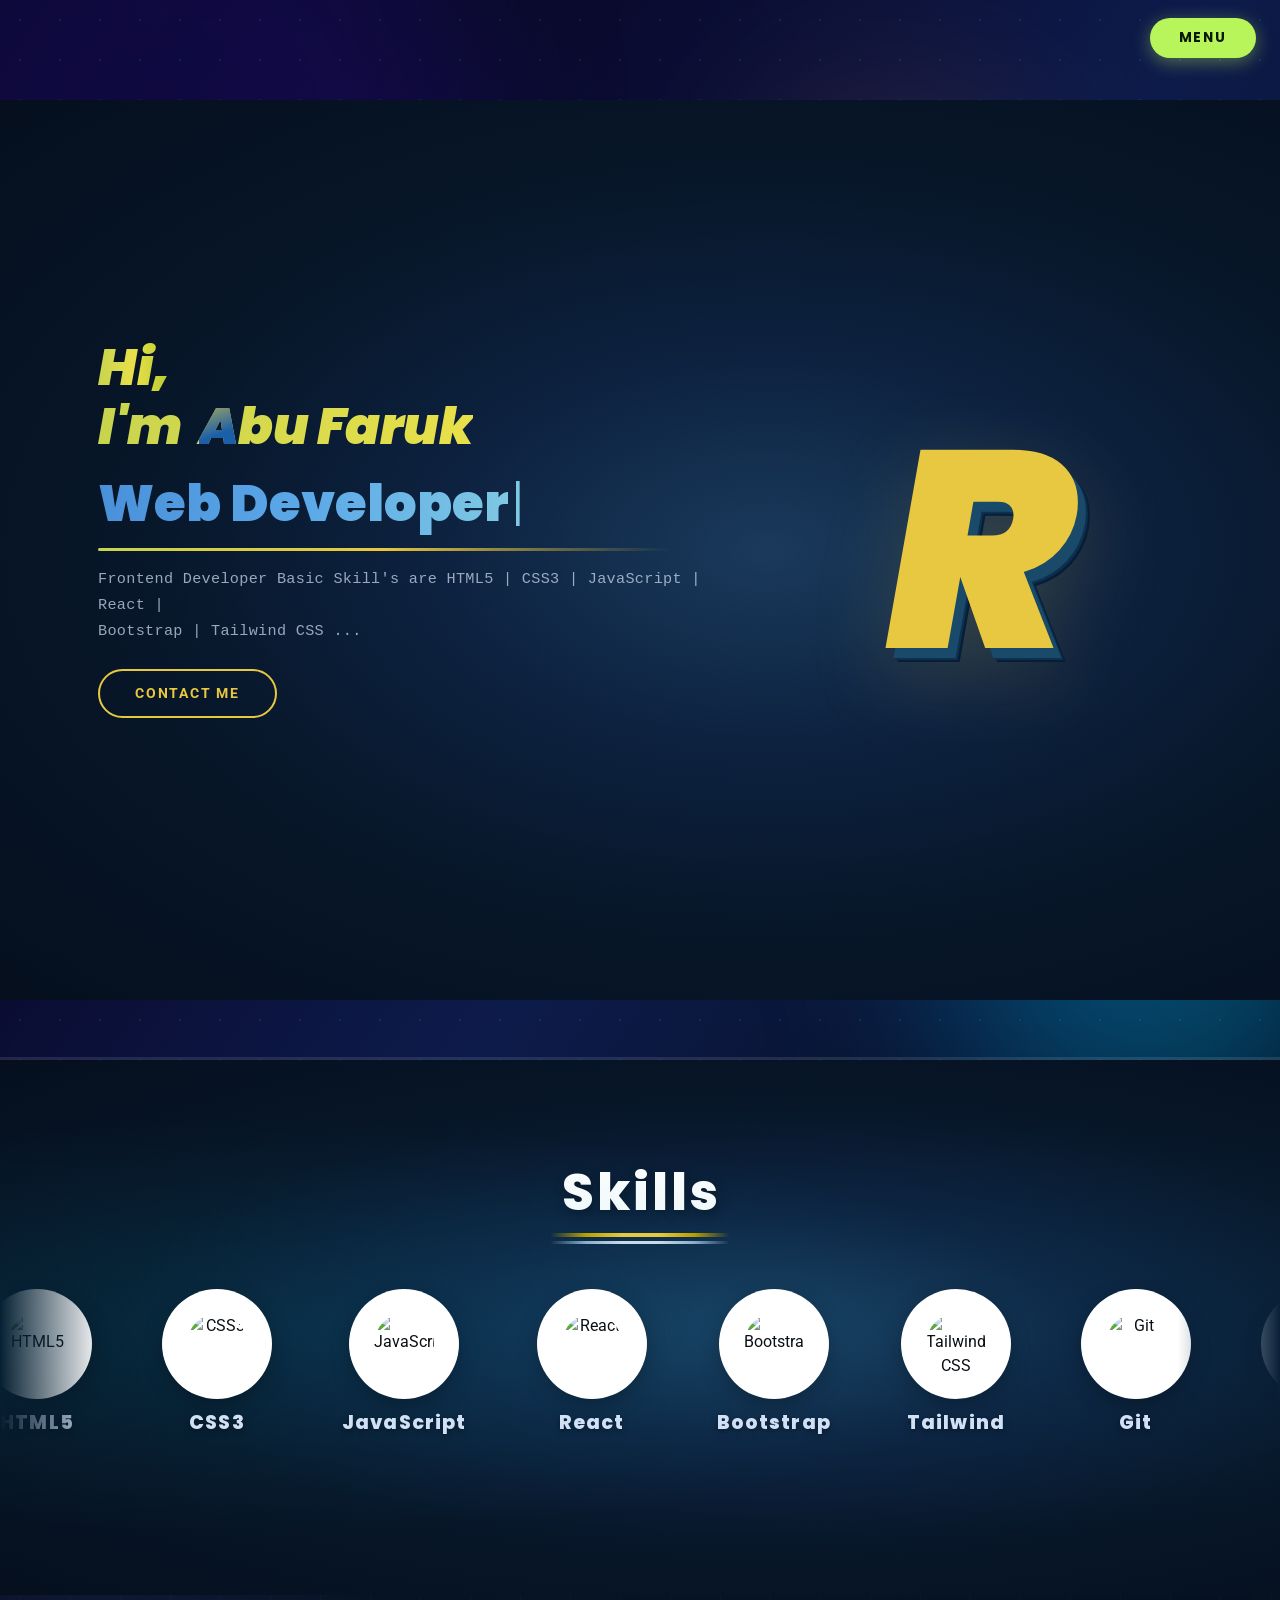
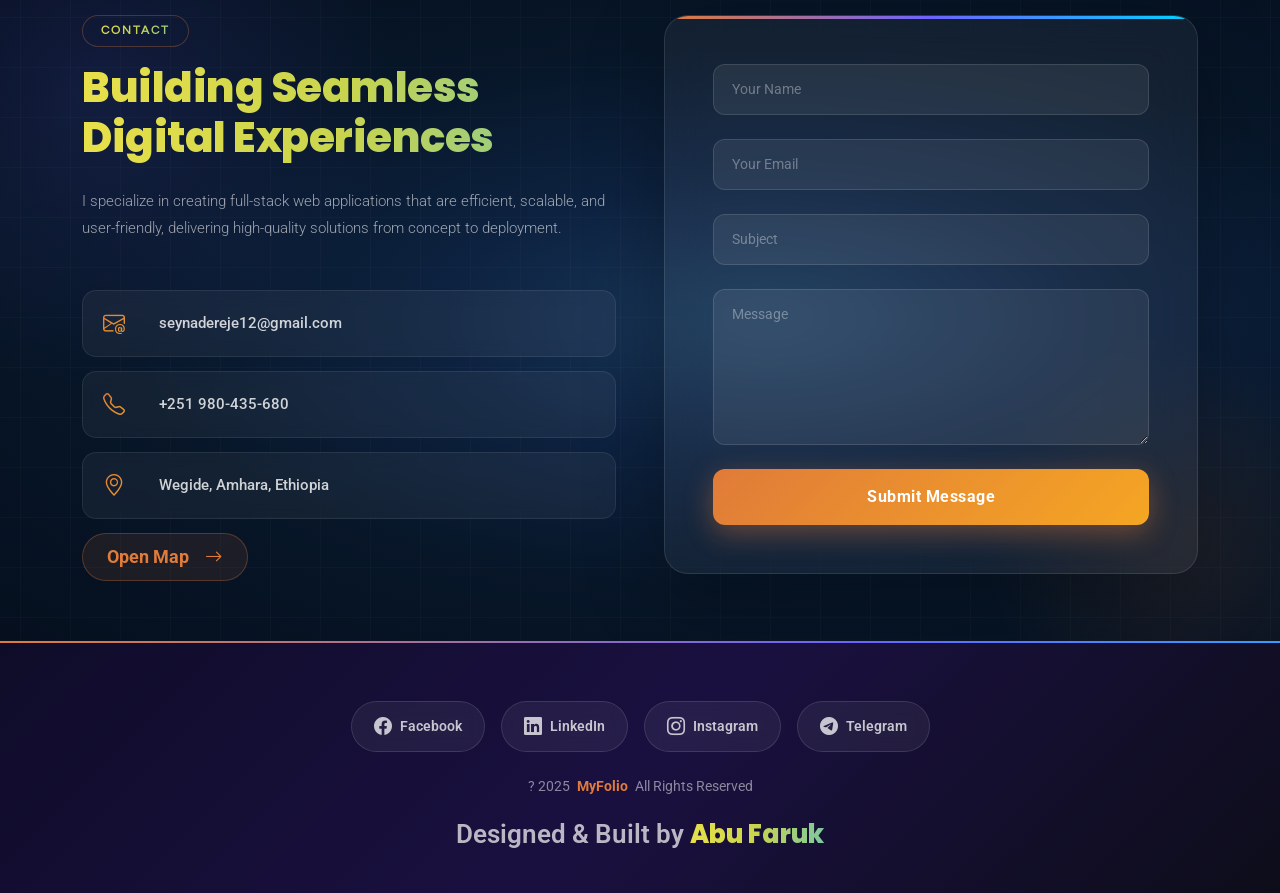
==== commit 9cb0441c: "updated project pages" ====
--- a/index.html
+++ b/index.html
@@ -1452,7 +1452,503 @@
       position: relative;
       background: var(--background-color);
     }
-    
+
+    /* ============================================================
+       PREMIUM RESUME SECTION STYLES
+    ============================================================ */
+
+    /* Dark background matching the rest of the site */
+    #resume.resume.section {
+      background: radial-gradient(ellipse at 60% 50%, #1a3a5c 0%, #0d2240 30%, #071628 60%, #050f1e 100%) !important;
+      position: relative;
+      overflow: hidden;
+      padding: 90px 0 !important;
+    }
+
+    /* Subtle dot-grid overlay */
+    #resume.resume.section::before {
+      content: '';
+      position: absolute;
+      inset: 0;
+      background-image: radial-gradient(rgba(74,144,217,0.08) 1px, transparent 1px);
+      background-size: 36px 36px;
+      pointer-events: none;
+      z-index: 0;
+    }
+
+    /* Ambient glow orbs */
+    .resume-bg {
+      position: absolute;
+      inset: 0;
+      pointer-events: none;
+      z-index: 0;
+    }
+    .resume-blob {
+      position: absolute;
+      border-radius: 50%;
+      filter: blur(90px);
+      opacity: 0.14;
+    }
+    .rb-1 {
+      width: 520px; height: 520px;
+      background: radial-gradient(circle, #4a90d9, transparent 70%);
+      top: -120px; left: -120px;
+      animation: rbFloat 9s ease-in-out infinite;
+    }
+    .rb-2 {
+      width: 400px; height: 400px;
+      background: radial-gradient(circle, #7ec8e3, transparent 70%);
+      bottom: -80px; right: -80px;
+      animation: rbFloat 11s ease-in-out infinite reverse;
+    }
+    .rb-3 {
+      width: 300px; height: 300px;
+      background: radial-gradient(circle, #b8f55a, transparent 70%);
+      top: 50%; left: 50%;
+      transform: translate(-50%,-50%);
+      opacity: 0.06;
+      animation: rbFloat 7s ease-in-out infinite;
+    }
+    @keyframes rbFloat {
+      0%,100% { transform: translateY(0) scale(1); }
+      50%      { transform: translateY(-28px) scale(1.06); }
+    }
+    .rb-3 { animation-name: rbFloat3; }
+    @keyframes rbFloat3 {
+      0%,100% { transform: translate(-50%,-50%) scale(1); }
+      50%      { transform: translate(-50%,-50%) scale(1.1); }
+    }
+
+    /* Ensure content sits above background */
+    #resume .container { position: relative; z-index: 1; }
+
+    /* ---- "Resume" section title ---- */
+    #resume .section-title h2 {
+      font-size: clamp(2.2rem, 5vw, 3.2rem) !important;
+      font-weight: 900 !important;
+      font-family: 'Poppins', sans-serif !important;
+      background: linear-gradient(90deg, #e8e04a, #c8d44e, #7ec8a0) !important;
+      -webkit-background-clip: text !important;
+      -webkit-text-fill-color: transparent !important;
+      background-clip: text !important;
+      letter-spacing: -0.5px;
+      margin-bottom: 8px !important;
+    }
+
+    #resume .section-title p {
+      color: rgba(180,205,230,0.7) !important;
+      font-size: 1rem !important;
+    }
+
+    #resume .section-title .title-shape {
+      color: #4a90d9 !important;
+      opacity: 0.6 !important;
+    }
+
+    /* ---- Block headings: "Work Experience" & "My Education" ---- */
+    #resume .resume-wrapper .resume-block h2 {
+      font-size: clamp(2.8rem, 7vw, 5rem) !important;
+      font-weight: 900 !important;
+      font-family: 'Poppins', sans-serif !important;
+      line-height: 1.05 !important;
+      letter-spacing: -1px !important;
+      background: linear-gradient(160deg, #f0e020 0%, #c8d44e 40%, #7ec8a0 80%, #5bbfa8 100%) !important;
+      -webkit-background-clip: text !important;
+      -webkit-text-fill-color: transparent !important;
+      background-clip: text !important;
+      margin-bottom: 6px !important;
+      position: relative;
+      display: inline-block;
+    }
+
+    /* No underline bar — the big gradient text speaks for itself */
+    #resume .resume-wrapper .resume-block h2::after {
+      display: none;
+    }
+
+    /* Lead text under block headings */
+    #resume .resume-wrapper .resume-block .lead {
+      color: rgba(180,205,230,0.65) !important;
+      font-size: 0.97rem !important;
+      margin-bottom: 2.5rem !important;
+    }
+
+    /* ---- Timeline vertical line ---- */
+    #resume .resume-wrapper .timeline::before {
+      background: linear-gradient(180deg, #4a90d9 0%, #7ec8e3 50%, rgba(74,144,217,0.15) 100%) !important;
+      width: 2px !important;
+      opacity: 0.5;
+    }
+
+    /* ---- Timeline dot ---- */
+    #resume .resume-wrapper .timeline .timeline-item .timeline-dot {
+      background: linear-gradient(135deg, #4a90d9, #7ec8e3) !important;
+      box-shadow: 0 0 0 4px rgba(74,144,217,0.2), 0 0 14px rgba(74,144,217,0.5) !important;
+      width: 14px !important;
+      height: 14px !important;
+    }
+
+    /* ---- Timeline left: company & period ---- */
+    #resume .resume-wrapper .timeline .timeline-item .timeline-left .company {
+      color: #c8e8ff !important;
+      font-size: 1rem !important;
+      font-weight: 700 !important;
+    }
+
+    #resume .resume-wrapper .timeline .timeline-item .timeline-left .period {
+      color: #e8c840 !important;
+      font-size: 0.85rem !important;
+      font-weight: 600 !important;
+      letter-spacing: 0.04em;
+    }
+
+    /* ---- Timeline right: position & description ---- */
+    #resume .resume-wrapper .timeline .timeline-item .timeline-right {
+      background: rgba(255,255,255,0.03);
+      border: 1px solid rgba(74,144,217,0.15);
+      border-radius: 14px;
+      padding: 20px 24px !important;
+      transition: border-color 0.3s, background 0.3s, box-shadow 0.3s;
+    }
+
+    #resume .resume-wrapper .timeline .timeline-item .timeline-right:hover {
+      border-color: rgba(74,144,217,0.4);
+      background: rgba(74,144,217,0.06);
+      box-shadow: 0 8px 28px rgba(74,144,217,0.12);
+    }
+
+    #resume .resume-wrapper .timeline .timeline-item .timeline-right .position {
+      color: #e8f4ff !important;
+      font-size: 1.1rem !important;
+      font-weight: 700 !important;
+      font-family: 'Poppins', sans-serif !important;
+      margin-bottom: 8px !important;
+    }
+
+    #resume .resume-wrapper .timeline .timeline-item .timeline-right .description {
+      color: rgba(170,200,230,0.75) !important;
+      font-size: 0.92rem !important;
+      line-height: 1.75 !important;
+    }
+
+    #resume .resume-wrapper .timeline .timeline-item .timeline-right ul li {
+      color: rgba(170,200,230,0.75) !important;
+      font-size: 0.9rem !important;
+      line-height: 1.7;
+      padding-bottom: 8px !important;
+      position: relative;
+    }
+
+    /* Custom bullet dots */
+    #resume .resume-wrapper .timeline .timeline-item .timeline-right ul {
+      list-style: none !important;
+      padding-left: 18px !important;
+    }
+
+    #resume .resume-wrapper .timeline .timeline-item .timeline-right ul li::before {
+      content: '';
+      position: absolute;
+      left: -14px;
+      top: 9px;
+      width: 6px;
+      height: 6px;
+      border-radius: 50%;
+      background: linear-gradient(135deg, #4a90d9, #7ec8e3);
+      box-shadow: 0 0 6px rgba(74,144,217,0.6);
+    }
+
+    /* Separator between Work Experience and Education blocks */
+    #resume .resume-wrapper .resume-block {
+      padding: 32px 0;
+      border-bottom: 1px solid rgba(74,144,217,0.12);
+    }
+    #resume .resume-wrapper .resume-block:last-child {
+      border-bottom: none;
+    }
+
+    /* Responsive adjustments */
+    @media (max-width: 992px) {
+      #resume .resume-wrapper .timeline .timeline-item .timeline-right {
+        padding: 16px 18px !important;
+      }
+    }
+
+    /* ============================================================
+       BENTO PROJECTS GRID — pj-* classes
+    ============================================================ */
+
+    /* ── Header row ── */
+    .pj-header {
+      display: flex;
+      flex-direction: column;
+      align-items: center;
+      text-align: center;
+      gap: 16px;
+      margin-bottom: 52px;
+    }
+    .pj-header-left { flex: 1; min-width: 260px; }
+
+    .pj-eyebrow {
+      display: inline-flex;
+      align-items: center;
+      gap: 7px;
+      background: rgba(74,144,217,0.1);
+      border: 1px solid rgba(74,144,217,0.3);
+      color: #7ec8e3;
+      font-size: 0.72rem;
+      font-weight: 700;
+      letter-spacing: 0.14em;
+      text-transform: uppercase;
+      padding: 5px 16px;
+      border-radius: 50px;
+      margin-bottom: 14px;
+    }
+    .pj-title {
+      font-size: clamp(2.4rem, 5.5vw, 3.6rem) !important;
+      font-weight: 900 !important;
+      font-family: 'Poppins', sans-serif !important;
+      color: #ffffff !important;
+      line-height: 1.05 !important;
+      margin-bottom: 10px !important;
+      -webkit-text-fill-color: #ffffff !important;
+    }
+    .pj-title-accent {
+      background: linear-gradient(90deg, #e8e04a, #c8d44e, #7ec8a0);
+      -webkit-background-clip: text;
+      -webkit-text-fill-color: transparent;
+      background-clip: text;
+    }
+    .pj-subtitle {
+      color: rgba(180,205,230,0.65) !important;
+      font-size: 0.97rem;
+      line-height: 1.7;
+      max-width: 480px;
+      margin: 0 auto !important;
+      text-align: center;
+    }
+
+    /* ── Filter pills ── */
+    .pj-header-right { display: flex; align-items: flex-end; }
+    .pj-filters {
+      display: flex;
+      flex-wrap: wrap;
+      gap: 8px;
+      justify-content: center;
+    }
+    .pj-filter-btn {
+      padding: 8px 20px;
+      border: 1px solid rgba(74,144,217,0.3);
+      border-radius: 50px;
+      background: rgba(255,255,255,0.04);
+      color: rgba(180,210,240,0.7);
+      font-size: 13px;
+      font-weight: 600;
+      cursor: pointer;
+      transition: all 0.25s ease;
+      backdrop-filter: blur(6px);
+      letter-spacing: 0.02em;
+    }
+    .pj-filter-btn:hover {
+      border-color: rgba(74,144,217,0.6);
+      color: #7ec8e3;
+      background: rgba(74,144,217,0.1);
+    }
+    .pj-filter-btn.active {
+      background: linear-gradient(135deg, #4a90d9, #7ec8e3);
+      border-color: transparent;
+      color: #fff;
+      box-shadow: 0 4px 16px rgba(74,144,217,0.4);
+    }
+
+    /* ── Bento grid ── */
+    .pj-grid {
+      display: grid;
+      grid-template-columns: repeat(3, 1fr);
+      gap: 22px;
+    }
+    .pj-item--wide { grid-column: span 2; }
+
+    /* ── Card ── */
+    .pj-card {
+      position: relative;
+      background: rgba(255,255,255,0.04);
+      backdrop-filter: blur(14px);
+      -webkit-backdrop-filter: blur(14px);
+      border: 1px solid rgba(74,144,217,0.14);
+      border-radius: 22px;
+      overflow: hidden;
+      display: flex;
+      flex-direction: column;
+      height: 100%;
+      transition: transform 0.38s cubic-bezier(.22,.68,0,1.2),
+                  box-shadow 0.38s ease,
+                  border-color 0.38s ease;
+    }
+    .pj-card:hover {
+      transform: translateY(-10px) scale(1.015);
+      box-shadow: 0 28px 60px rgba(74,144,217,0.18),
+                  0 0 0 1px rgba(74,144,217,0.35);
+      border-color: rgba(74,144,217,0.4);
+    }
+
+    /* Project number badge */
+    .pj-num {
+      position: absolute;
+      top: 16px;
+      left: 18px;
+      z-index: 10;
+      font-size: 0.72rem;
+      font-weight: 800;
+      font-family: 'Poppins', sans-serif;
+      color: rgba(255,255,255,0.35);
+      letter-spacing: 0.1em;
+      background: rgba(0,0,0,0.35);
+      backdrop-filter: blur(6px);
+      padding: 3px 10px;
+      border-radius: 50px;
+      border: 1px solid rgba(255,255,255,0.1);
+    }
+
+    /* ── Image ── */
+    .pj-img-wrap {
+      position: relative;
+      overflow: hidden;
+      aspect-ratio: 16/9;
+      flex-shrink: 0;
+    }
+    .pj-item--wide .pj-img-wrap { aspect-ratio: 21/9; }
+    .pj-img-wrap img {
+      width: 100%; height: 100%;
+      object-fit: cover;
+      display: block;
+      transition: transform 0.55s ease, filter 0.4s ease;
+    }
+    .pj-card:hover .pj-img-wrap img {
+      transform: scale(1.08);
+      filter: brightness(0.85);
+    }
+
+    /* Image overlay with action buttons */
+    .pj-img-overlay {
+      position: absolute;
+      inset: 0;
+      background: linear-gradient(135deg, rgba(5,15,35,0.82), rgba(74,144,217,0.65));
+      display: flex;
+      align-items: center;
+      justify-content: center;
+      gap: 14px;
+      opacity: 0;
+      transition: opacity 0.3s ease;
+    }
+    .pj-card:hover .pj-img-overlay { opacity: 1; }
+
+    .pj-action-btn {
+      width: 46px; height: 46px;
+      border-radius: 50%;
+      background: rgba(255,255,255,0.15);
+      border: 2px solid rgba(255,255,255,0.4);
+      color: #fff;
+      display: flex; align-items: center; justify-content: center;
+      font-size: 18px;
+      text-decoration: none;
+      transition: all 0.25s ease;
+      backdrop-filter: blur(6px);
+    }
+    .pj-action-btn:hover {
+      background: #4a90d9;
+      border-color: #4a90d9;
+      color: #fff;
+      transform: scale(1.12);
+      box-shadow: 0 0 18px rgba(74,144,217,0.7);
+    }
+
+    /* ── Card body ── */
+    .pj-body {
+      padding: 20px 22px 22px;
+      flex: 1;
+      display: flex;
+      flex-direction: column;
+      gap: 8px;
+    }
+
+    /* Meta row */
+    .pj-meta {
+      display: flex;
+      align-items: center;
+      justify-content: space-between;
+    }
+    .pj-cat {
+      font-size: 10px;
+      font-weight: 800;
+      text-transform: uppercase;
+      letter-spacing: 1.5px;
+      color: #e8c840;
+    }
+    .pj-year {
+      font-size: 11px;
+      font-weight: 600;
+      color: rgba(150,185,220,0.5);
+      letter-spacing: 0.06em;
+    }
+
+    /* Project name */
+    .pj-name {
+      font-size: 1.05rem !important;
+      font-weight: 700 !important;
+      font-family: 'Poppins', sans-serif !important;
+      color: #e8f4ff !important;
+      margin: 0 !important;
+      line-height: 1.3;
+    }
+    .pj-item--wide .pj-name { font-size: 1.25rem !important; }
+
+    /* Description */
+    .pj-desc {
+      font-size: 0.83rem !important;
+      color: rgba(165,195,228,0.65) !important;
+      line-height: 1.7;
+      margin: 0 !important;
+      flex: 1;
+    }
+
+    /* Tech stack pills */
+    .pj-stack {
+      display: flex;
+      flex-wrap: wrap;
+      gap: 6px;
+      margin-top: 4px;
+    }
+    .pj-stack span {
+      font-size: 10px;
+      font-weight: 700;
+      letter-spacing: 0.06em;
+      text-transform: uppercase;
+      color: #7ec8e3;
+      background: rgba(74,144,217,0.1);
+      border: 1px solid rgba(74,144,217,0.25);
+      padding: 3px 10px;
+      border-radius: 50px;
+      transition: background 0.25s, border-color 0.25s;
+    }
+    .pj-card:hover .pj-stack span {
+      background: rgba(74,144,217,0.18);
+      border-color: rgba(74,144,217,0.45);
+    }
+
+    /* Hidden items (filter) */
+    .pj-item.pj-hidden { display: none !important; }
+
+    /* ── Responsive ── */
+    @media (max-width: 900px) {
+      .pj-grid { grid-template-columns: repeat(2, 1fr); }
+      .pj-item--wide { grid-column: span 2; }
+    }
+    @media (max-width: 576px) {
+      .pj-grid { grid-template-columns: 1fr; }
+      .pj-item--wide { grid-column: span 1; }
+      .pj-item--wide .pj-img-wrap { aspect-ratio: 16/9; }
+    }
+
   </style>
   
 </head>
@@ -1857,7 +2353,7 @@
     <!-- Portfolio Section -->
     <section id="portfolio" class="pf-section">
 
-      <!-- Premium background -->
+      <!-- Animated background -->
       <div class="pf-bg" aria-hidden="true">
         <div class="pf-blob pb-1"></div>
         <div class="pf-blob pb-2"></div>
@@ -1868,183 +2364,181 @@
 
       <div class="container">
 
-        <div class="pf-title text-center">
-          <h2>Projects</h2>
-          <svg viewBox="0 0 200 20" xmlns="http://www.w3.org/2000/svg"><path d="M 0,10 C 40,0 60,20 100,10 C 140,0 160,20 200,10" fill="none" stroke="#e07b39" stroke-width="2"></path></svg>
-          <p>Modern frontend interfaces delivering exceptional user experiences through clean code and intuitive design.</p>
+        <!-- Header: centered title + subtitle + filters -->
+        <div class="pj-header">
+          <h2 class="pj-title">My <span class="pj-title-accent">Projects</span></h2>
+          <p class="pj-subtitle">Modern interfaces built with clean code, intuitive design, and a focus on performance.</p>
+          <div class="pj-filters" id="pfGrid">
+            <button class="pj-filter-btn active" data-filter="all">All</button>
+            <button class="pj-filter-btn" data-filter="web">Web App</button>
+            <button class="pj-filter-btn" data-filter="system">System</button>
+          </div>
         </div>
 
-        <div class="pf-filters text-center">
-          <button class="pf-btn active" data-filter="all">All Work</button>
-          <button class="pf-btn" data-filter="web">Web Design</button>
-          <button class="pf-btn" data-filter="graphics">Graphics</button>
-          <button class="pf-btn" data-filter="motion">Motion</button>
-          <button class="pf-btn" data-filter="brand">Branding</button>
-        </div>
-
-        <div class="pf-grid" id="pfGrid">
-
-          <div class="pf-item" data-cat="web">
-            <div class="pf-card">
-              <div class="pf-img-wrap">
-                <img src="assets/img/portfolio/portfolio-1.webp" alt="Food Delivery App" loading="lazy">
-                <div class="pf-overlay">
-                  <span class="pf-tag">React &middot; Tailwind CSS</span>
-                  <div class="pf-links">
-                    <a href="assets/img/portfolio/portfolio-1.webp" class="glightbox" data-gallery="pf-gallery" title="Food Delivery App"><i class="bi bi-eye"></i></a>
-                    <a href="portfolio-details.html"><i class="bi bi-arrow-up-right"></i></a>
-                  </div>
+        <!-- Bento grid -->
+        <div class="pj-grid" id="pjGrid">
+
+          <!-- Card 01 — E-commerce Website (featured wide) -->
+          <div class="pj-item pj-item--wide" data-cat="web">
+            <div class="pj-card">
+              <div class="pj-num">01</div>
+              <div class="pj-img-wrap">
+                <img src="https://images.unsplash.com/photo-1607082348824-0a96f2a4b9da?w=900&q=85" alt="E-commerce Website" loading="lazy">
+                <div class="pj-img-overlay">
+                  <a href="https://images.unsplash.com/photo-1607082348824-0a96f2a4b9da?w=900&q=85" class="pj-action-btn glightbox" data-gallery="pf-gallery" title="E-commerce Website"><i class="bi bi-eye"></i></a>
+                  <a href="portfolio-details.html" class="pj-action-btn"><i class="bi bi-arrow-up-right"></i></a>
                 </div>
               </div>
-              <div class="pf-info">
-                <span class="pf-cat-label">Web Design</span>
-                <h3>Food Delivery App</h3>
-                <p>Responsive food ordering platform with real-time cart, filters, and smooth checkout flow.</p>
+              <div class="pj-body">
+                <div class="pj-meta"><span class="pj-cat">Web App</span><span class="pj-year">2024</span></div>
+                <h3 class="pj-name">E-commerce Website</h3>
+                <p class="pj-desc">Full-featured online store with product filtering, cart management, wishlist, secure checkout, and a fully responsive layout across all devices.</p>
+                <div class="pj-stack"><span>HTML</span><span>CSS</span><span>JavaScript</span><span>Bootstrap</span></div>
               </div>
             </div>
           </div>
 
-          <div class="pf-item" data-cat="web">
-            <div class="pf-card">
-              <div class="pf-img-wrap">
-                <img src="assets/img/portfolio/portfolio-2.webp" alt="E-commerce Website" loading="lazy">
-                <div class="pf-overlay">
-                  <span class="pf-tag">HTML &middot; CSS &middot; JavaScript</span>
-                  <div class="pf-links">
-                    <a href="assets/img/portfolio/portfolio-2.webp" class="glightbox" data-gallery="pf-gallery" title="E-commerce Website"><i class="bi bi-eye"></i></a>
-                    <a href="portfolio-details.html"><i class="bi bi-arrow-up-right"></i></a>
-                  </div>
+          <!-- Card 02 — Food Delivery System -->
+          <div class="pj-item" data-cat="web">
+            <div class="pj-card">
+              <div class="pj-num">02</div>
+              <div class="pj-img-wrap">
+                <img src="assets/img/portfolio/portfolio-1.webp" alt="Food Delivery System" loading="lazy">
+                <div class="pj-img-overlay">
+                  <a href="assets/img/portfolio/portfolio-1.webp" class="pj-action-btn glightbox" data-gallery="pf-gallery" title="Food Delivery System"><i class="bi bi-eye"></i></a>
+                  <a href="portfolio-details.html" class="pj-action-btn"><i class="bi bi-arrow-up-right"></i></a>
                 </div>
               </div>
-              <div class="pf-info">
-                <span class="pf-cat-label">Web Design</span>
-                <h3>E-commerce Website</h3>
-                <p>Full-featured online store with product filtering, wishlist, and fully responsive layout.</p>
+              <div class="pj-body">
+                <div class="pj-meta"><span class="pj-cat">Web App</span><span class="pj-year">2024</span></div>
+                <h3 class="pj-name">Food Delivery System</h3>
+                <p class="pj-desc">Real-time food ordering platform with live cart, restaurant filters, order tracking, and smooth checkout flow.</p>
+                <div class="pj-stack"><span>React</span><span>Tailwind CSS</span><span>Node.js</span></div>
               </div>
             </div>
           </div>
 
-          <div class="pf-item" data-cat="web">
-            <div class="pf-card">
-              <div class="pf-img-wrap">
+          <!-- Card 03 — Admin Dashboard -->
+          <div class="pj-item" data-cat="web">
+            <div class="pj-card">
+              <div class="pj-num">03</div>
+              <div class="pj-img-wrap">
                 <img src="assets/img/portfolio/portfolio-5.webp" alt="Admin Dashboard" loading="lazy">
-                <div class="pf-overlay">
-                  <span class="pf-tag">React &middot; Bootstrap</span>
-                  <div class="pf-links">
-                    <a href="assets/img/portfolio/portfolio-5.webp" class="glightbox" data-gallery="pf-gallery" title="Admin Dashboard"><i class="bi bi-eye"></i></a>
-                    <a href="portfolio-details.html"><i class="bi bi-arrow-up-right"></i></a>
-                  </div>
+                <div class="pj-img-overlay">
+                  <a href="assets/img/portfolio/portfolio-5.webp" class="pj-action-btn glightbox" data-gallery="pf-gallery" title="Admin Dashboard"><i class="bi bi-eye"></i></a>
+                  <a href="portfolio-details.html" class="pj-action-btn"><i class="bi bi-arrow-up-right"></i></a>
                 </div>
               </div>
-              <div class="pf-info">
-                <span class="pf-cat-label">Web Design</span>
-                <h3>Admin Dashboard</h3>
-                <p>Analytics dashboard with charts, data tables, and dark/light mode toggle.</p>
+              <div class="pj-body">
+                <div class="pj-meta"><span class="pj-cat">Dashboard</span><span class="pj-year">2023</span></div>
+                <h3 class="pj-name">Admin Dashboard</h3>
+                <p class="pj-desc">Analytics dashboard with interactive charts, data tables, user management, and dark/light mode toggle.</p>
+                <div class="pj-stack"><span>React</span><span>Bootstrap</span><span>Chart.js</span></div>
               </div>
             </div>
           </div>
 
-          <div class="pf-item" data-cat="web">
-            <div class="pf-card">
-              <div class="pf-img-wrap">
-                <img src="assets/img/portfolio/portfolio-8.webp" alt="Task Manager App" loading="lazy">
-                <div class="pf-overlay">
-                  <span class="pf-tag">Vanilla JavaScript</span>
-                  <div class="pf-links">
-                    <a href="assets/img/portfolio/portfolio-8.webp" class="glightbox" data-gallery="pf-gallery" title="Task Manager App"><i class="bi bi-eye"></i></a>
-                    <a href="portfolio-details.html"><i class="bi bi-arrow-up-right"></i></a>
-                  </div>
+          <!-- Card 04 — Apple Website (featured wide) -->
+          <div class="pj-item pj-item--wide" data-cat="web">
+            <div class="pj-card">
+              <div class="pj-num">04</div>
+              <div class="pj-img-wrap">
+                <img src="https://images.unsplash.com/photo-1695048133142-1a20484d2569?w=900&q=85" alt="Apple Website - iPhone 17 Pro" loading="lazy">
+                <div class="pj-img-overlay">
+                  <a href="https://images.unsplash.com/photo-1695048133142-1a20484d2569?w=900&q=85" class="pj-action-btn glightbox" data-gallery="pf-gallery" title="Apple Website - iPhone 17 Pro"><i class="bi bi-eye"></i></a>
+                  <a href="portfolio-details.html" class="pj-action-btn"><i class="bi bi-arrow-up-right"></i></a>
                 </div>
               </div>
-              <div class="pf-info">
-                <span class="pf-cat-label">Web Design</span>
-                <h3>Task Manager App</h3>
-                <p>Drag-and-drop task app with priority labels, due dates, and progress tracking.</p>
+              <div class="pj-body">
+                <div class="pj-meta"><span class="pj-cat">Web Design</span><span class="pj-year">2023</span></div>
+                <h3 class="pj-name">Apple Website</h3>
+                <p class="pj-desc">Pixel-perfect Apple-inspired product showcase with smooth scroll animations, 3D product views, and premium micro-interactions throughout.</p>
+                <div class="pj-stack"><span>HTML</span><span>CSS</span><span>GSAP</span><span>JavaScript</span></div>
               </div>
             </div>
           </div>
 
-          <div class="pf-item" data-cat="graphics">
-            <div class="pf-card">
-              <div class="pf-img-wrap">
-                <img src="assets/img/portfolio/portfolio-10.webp" alt="Brand Identity" loading="lazy">
-                <div class="pf-overlay">
-                  <span class="pf-tag">Figma &middot; Adobe XD</span>
-                  <div class="pf-links">
-                    <a href="assets/img/portfolio/portfolio-10.webp" class="glightbox" data-gallery="pf-gallery" title="Brand Identity"><i class="bi bi-eye"></i></a>
-                    <a href="portfolio-details.html"><i class="bi bi-arrow-up-right"></i></a>
-                  </div>
+          <!-- Card 05 — School Attendance Management -->
+          <div class="pj-item" data-cat="system">
+            <div class="pj-card">
+              <div class="pj-num">05</div>
+              <div class="pj-img-wrap">
+                <img src="https://images.unsplash.com/photo-1580582932707-520aed937b7b?w=800&q=85" alt="School Attendance Management System" loading="lazy">
+                <div class="pj-img-overlay">
+                  <a href="https://images.unsplash.com/photo-1580582932707-520aed937b7b?w=800&q=85" class="pj-action-btn glightbox" data-gallery="pf-gallery" title="School Attendance Management System"><i class="bi bi-eye"></i></a>
+                  <a href="portfolio-details.html" class="pj-action-btn"><i class="bi bi-arrow-up-right"></i></a>
                 </div>
               </div>
-              <div class="pf-info">
-                <span class="pf-cat-label">Graphics</span>
-                <h3>Creative Brand Identity</h3>
-                <p>Full visual identity with logo, color palette, typography, and brand guidelines.</p>
+              <div class="pj-body">
+                <div class="pj-meta"><span class="pj-cat">System</span><span class="pj-year">2023</span></div>
+                <h3 class="pj-name">School Attendance System</h3>
+                <p class="pj-desc">Automated student attendance tracking with teacher dashboard, reports, and parent notification system.</p>
+                <div class="pj-stack"><span>PHP</span><span>MySQL</span><span>Bootstrap</span></div>
               </div>
             </div>
           </div>
 
-          <div class="pf-item" data-cat="graphics">
-            <div class="pf-card">
-              <div class="pf-img-wrap">
-                <img src="assets/img/portfolio/portfolio-11.webp" alt="Digital Art Collection" loading="lazy">
-                <div class="pf-overlay">
-                  <span class="pf-tag">Figma &middot; Illustrator</span>
-                  <div class="pf-links">
-                    <a href="assets/img/portfolio/portfolio-11.webp" class="glightbox" data-gallery="pf-gallery" title="Digital Art Collection"><i class="bi bi-eye"></i></a>
-                    <a href="portfolio-details.html"><i class="bi bi-arrow-up-right"></i></a>
-                  </div>
+          <!-- Card 06 — Health Management System -->
+          <div class="pj-item" data-cat="system">
+            <div class="pj-card">
+              <div class="pj-num">06</div>
+              <div class="pj-img-wrap">
+                <img src="https://images.unsplash.com/photo-1519494026892-80bbd2d6fd0d?w=800&q=85" alt="Hospital Management System" loading="lazy">
+                <div class="pj-img-overlay">
+                  <a href="https://images.unsplash.com/photo-1519494026892-80bbd2d6fd0d?w=800&q=85" class="pj-action-btn glightbox" data-gallery="pf-gallery" title="Hospital Management System"><i class="bi bi-eye"></i></a>
+                  <a href="portfolio-details.html" class="pj-action-btn"><i class="bi bi-arrow-up-right"></i></a>
                 </div>
               </div>
-              <div class="pf-info">
-                <span class="pf-cat-label">Graphics</span>
-                <h3>Digital Art Collection</h3>
-                <p>UI illustrations and icon sets designed for web and mobile applications.</p>
+              <div class="pj-body">
+                <div class="pj-meta"><span class="pj-cat">System</span><span class="pj-year">2023</span></div>
+                <h3 class="pj-name">Hospital Management System</h3>
+                <p class="pj-desc">Patient records, appointment scheduling, doctor management, pharmacy/drug inventory, and medical history tracking in one platform.</p>
+                <div class="pj-stack"><span>PHP</span><span>MySQL</span><span>JavaScript</span></div>
               </div>
             </div>
           </div>
 
-          <div class="pf-item" data-cat="motion">
-            <div class="pf-card">
-              <div class="pf-img-wrap">
-                <img src="assets/img/portfolio/portfolio-7.webp" alt="CSS Animation Library" loading="lazy">
-                <div class="pf-overlay">
-                  <span class="pf-tag">CSS &middot; GSAP</span>
-                  <div class="pf-links">
-                    <a href="assets/img/portfolio/portfolio-7.webp" class="glightbox" data-gallery="pf-gallery" title="CSS Animation Library"><i class="bi bi-eye"></i></a>
-                    <a href="portfolio-details.html"><i class="bi bi-arrow-up-right"></i></a>
-                  </div>
+          <!-- Card 07 — Smart Calculator -->
+          <div class="pj-item" data-cat="web">
+            <div class="pj-card">
+              <div class="pj-num">07</div>
+              <div class="pj-img-wrap">
+                <img src="https://images.unsplash.com/photo-1587145820266-a5951ee6f620?w=800&q=85" alt="Smart Calculator" loading="lazy">
+                <div class="pj-img-overlay">
+                  <a href="https://images.unsplash.com/photo-1587145820266-a5951ee6f620?w=800&q=85" class="pj-action-btn glightbox" data-gallery="pf-gallery" title="Smart Calculator"><i class="bi bi-eye"></i></a>
+                  <a href="portfolio-details.html" class="pj-action-btn"><i class="bi bi-arrow-up-right"></i></a>
                 </div>
               </div>
-              <div class="pf-info">
-                <span class="pf-cat-label">Motion</span>
-                <h3>CSS Animation Library</h3>
-                <p>30+ reusable keyframe animations for buttons, cards, loaders, and page transitions.</p>
+              <div class="pj-body">
+                <div class="pj-meta"><span class="pj-cat">Web App</span><span class="pj-year">2022</span></div>
+                <h3 class="pj-name">Smart Calculator</h3>
+                <p class="pj-desc">Advanced calculator with scientific mode, history log, keyboard support, and smooth animated UI transitions.</p>
+                <div class="pj-stack"><span>HTML</span><span>CSS</span><span>JavaScript</span></div>
               </div>
             </div>
           </div>
 
-          <div class="pf-item" data-cat="brand">
-            <div class="pf-card">
-              <div class="pf-img-wrap">
-                <img src="assets/img/portfolio/portfolio-4.webp" alt="Luxury Brand Package" loading="lazy">
-                <div class="pf-overlay">
-                  <span class="pf-tag">Branding &middot; Print</span>
-                  <div class="pf-links">
-                    <a href="assets/img/portfolio/portfolio-4.webp" class="glightbox" data-gallery="pf-gallery" title="Luxury Brand Package"><i class="bi bi-eye"></i></a>
-                    <a href="portfolio-details.html"><i class="bi bi-arrow-up-right"></i></a>
-                  </div>
+          <!-- Card 08 — Online Exam System -->
+          <div class="pj-item" data-cat="system">
+            <div class="pj-card">
+              <div class="pj-num">08</div>
+              <div class="pj-img-wrap">
+                <img src="assets/img/portfolio/portfolio-4.webp" alt="Online Exam System" loading="lazy">
+                <div class="pj-img-overlay">
+                  <a href="assets/img/portfolio/portfolio-4.webp" class="pj-action-btn glightbox" data-gallery="pf-gallery" title="Online Exam System"><i class="bi bi-eye"></i></a>
+                  <a href="portfolio-details.html" class="pj-action-btn"><i class="bi bi-arrow-up-right"></i></a>
                 </div>
               </div>
-              <div class="pf-info">
-                <span class="pf-cat-label">Branding</span>
-                <h3>Luxury Brand Package</h3>
-                <p>Logo, business cards, social media templates, and a complete brand style guide.</p>
+              <div class="pj-body">
+                <div class="pj-meta"><span class="pj-cat">System</span><span class="pj-year">2022</span></div>
+                <h3 class="pj-name">Online Exam System</h3>
+                <p class="pj-desc">Timed online exam platform with auto-grading, question banks, result analytics, and student/admin portals.</p>
+                <div class="pj-stack"><span>PHP</span><span>MySQL</span><span>Bootstrap</span><span>JS</span></div>
               </div>
             </div>
           </div>
 
-        </div>
+        </div><!-- /pj-grid -->
       </div>
     </section><!-- /Portfolio Section -->
 
@@ -2731,5 +3225,30 @@
     }
   })();
   </script>
+
+  <!-- Bento Projects Filter -->
+  <script>
+  (function() {
+    var filterBtns = document.querySelectorAll('.pj-filter-btn');
+    var items      = document.querySelectorAll('.pj-item');
+    if (!filterBtns.length) return;
+
+    filterBtns.forEach(function(btn) {
+      btn.addEventListener('click', function() {
+        filterBtns.forEach(function(b) { b.classList.remove('active'); });
+        btn.classList.add('active');
+
+        var filter = btn.getAttribute('data-filter');
+        items.forEach(function(item) {
+          if (filter === 'all' || item.getAttribute('data-cat') === filter) {
+            item.classList.remove('pj-hidden');
+          } else {
+            item.classList.add('pj-hidden');
+          }
+        });
+      });
+    });
+  })();
+  </script>
 </body>
 </html>
--- a/assets/css/main.css
+++ b/assets/css/main.css
@@ -1137,31 +1137,89 @@
 
 
 /*--------------------------------------------------------------
-# Portfolio Section - pf-section
+# Portfolio Section - pf-section  (Dark Premium)
 --------------------------------------------------------------*/
 .pf-section {
-  padding: 80px 0;
-  background: #fff;
-}
+  background: radial-gradient(ellipse at 60% 50%, #1a3a5c 0%, #0d2240 30%, #071628 60%, #050f1e 100%) !important;
+  position: relative;
+  overflow: hidden;
+  padding: 90px 0;
+}
+
+/* Dot-grid overlay */
+.pf-section::before {
+  content: '';
+  position: absolute;
+  inset: 0;
+  background-image: radial-gradient(rgba(74,144,217,0.08) 1px, transparent 1px);
+  background-size: 36px 36px;
+  pointer-events: none;
+  z-index: 0;
+  border-radius: 0;
+  width: auto; height: auto;
+  top: 0; right: 0;
+  animation: none;
+}
+
+/* Ambient glow blobs */
+.pf-bg {
+  position: absolute;
+  inset: 0;
+  pointer-events: none;
+  z-index: 0;
+}
+.pf-blob {
+  position: absolute;
+  border-radius: 50%;
+  filter: blur(90px);
+  opacity: 0.13;
+}
+.pb-1 {
+  width: 500px; height: 500px;
+  background: radial-gradient(circle, #4a90d9, transparent 70%);
+  top: -120px; left: -100px;
+  animation: pfBlobFloat 10s ease-in-out infinite;
+}
+.pb-2 {
+  width: 380px; height: 380px;
+  background: radial-gradient(circle, #7ec8e3, transparent 70%);
+  bottom: -80px; right: -80px;
+  animation: pfBlobFloat 13s ease-in-out infinite reverse;
+}
+.pb-3 {
+  width: 280px; height: 280px;
+  background: radial-gradient(circle, #b8f55a, transparent 70%);
+  top: 50%; left: 55%;
+  opacity: 0.06;
+  animation: pfBlobFloat 8s ease-in-out infinite;
+}
+@keyframes pfBlobFloat {
+  0%,100% { transform: translateY(0) scale(1); }
+  50%      { transform: translateY(-24px) scale(1.05); }
+}
+
+/* Ensure content above bg */
+.pf-section .container { position: relative; z-index: 1; }
 
 /* Title */
 .pf-title {
-  margin-bottom: 50px;
+  margin-bottom: 56px;
 }
 .pf-title h2 {
-  font-size: 42px;
-  font-weight: 700;
-  color: #2d2d2d;
-  margin-bottom: 10px;
-}
-.pf-title svg {
-  display: block;
-  margin: 0 auto 16px;
-  width: 160px;
-}
+  font-size: clamp(2.2rem, 5vw, 3.2rem);
+  font-weight: 900;
+  font-family: 'Poppins', sans-serif;
+  background: linear-gradient(90deg, #e8e04a, #c8d44e, #7ec8a0);
+  -webkit-background-clip: text;
+  -webkit-text-fill-color: transparent;
+  background-clip: text;
+  margin-bottom: 8px;
+  letter-spacing: -0.5px;
+}
+.pf-title svg path { stroke: rgba(74,144,217,0.5) !important; }
 .pf-title p {
-  font-size: 16px;
-  color: #666;
+  font-size: 1rem;
+  color: rgba(180,205,230,0.65);
   max-width: 560px;
   margin: 0 auto;
 }
@@ -1172,52 +1230,62 @@
   display: flex;
   justify-content: center;
   flex-wrap: wrap;
-  gap: 12px;
+  gap: 10px;
 }
 .pf-btn {
-  padding: 10px 26px;
-  border: 2px solid #e0e0e0;
+  padding: 9px 24px;
+  border: 1px solid rgba(74,144,217,0.3);
   border-radius: 50px;
-  background: transparent;
-  font-size: 14px;
+  background: rgba(255,255,255,0.04);
+  font-size: 13px;
   font-weight: 600;
-  color: #555;
+  color: rgba(180,210,240,0.75);
   cursor: pointer;
   transition: all 0.25s ease;
   letter-spacing: 0.3px;
+  backdrop-filter: blur(6px);
 }
 .pf-btn:hover {
-  border-color: #e07b39;
-  color: #e07b39;
+  border-color: rgba(74,144,217,0.6);
+  color: #7ec8e3;
+  background: rgba(74,144,217,0.1);
 }
 .pf-btn.active {
-  background: #e07b39;
-  border-color: #e07b39;
+  background: linear-gradient(135deg, #4a90d9, #7ec8e3);
+  border-color: transparent;
   color: #fff;
-  box-shadow: 0 4px 15px rgba(224,123,57,0.35);
+  box-shadow: 0 4px 18px rgba(74,144,217,0.4);
 }
 
 /* Grid */
 .pf-grid {
   display: grid;
   grid-template-columns: repeat(2, 1fr);
-  gap: 32px;
+  gap: 28px;
 }
 
 /* Card */
 .pf-card {
-  background: #fff;
-  border-radius: 16px;
+  background: rgba(255,255,255,0.04);
+  backdrop-filter: blur(12px);
+  -webkit-backdrop-filter: blur(12px);
+  border: 1px solid rgba(74,144,217,0.15);
+  border-radius: 20px;
   overflow: hidden;
-  box-shadow: 0 4px 24px rgba(0,0,0,0.08);
-  transition: transform 0.3s ease, box-shadow 0.3s ease;
+  box-shadow: 0 4px 24px rgba(0,0,0,0.25);
+  transition: transform 0.35s cubic-bezier(.22,.68,0,1.2),
+              box-shadow 0.35s ease,
+              border-color 0.35s ease;
   height: 100%;
   display: flex;
   flex-direction: column;
 }
 .pf-card:hover {
-  transform: translateY(-8px);
-  box-shadow: 0 16px 48px rgba(0,0,0,0.14);
+  transform: translateY(-10px) scale(1.01) !important;
+  box-shadow: 0 24px 56px rgba(74,144,217,0.2),
+              0 0 0 1px rgba(74,144,217,0.35) !important;
+  border-color: rgba(74,144,217,0.4) !important;
+  animation: none !important;
 }
 
 /* Image */
@@ -1231,17 +1299,18 @@
   height: 100%;
   object-fit: cover;
   display: block;
-  transition: transform 0.5s ease;
+  transition: transform 0.5s ease, filter 0.4s ease;
 }
 .pf-card:hover .pf-img-wrap img {
-  transform: scale(1.06);
+  transform: scale(1.07);
+  filter: brightness(1.05);
 }
 
 /* Overlay */
 .pf-overlay {
   position: absolute;
   inset: 0;
-  background: linear-gradient(135deg, rgba(224,123,57,0.88), rgba(45,45,45,0.82));
+  background: linear-gradient(135deg, rgba(10,22,50,0.88), rgba(74,144,217,0.75));
   display: flex;
   flex-direction: column;
   align-items: center;
@@ -1254,25 +1323,26 @@
   opacity: 1;
 }
 .pf-tag {
-  background: rgba(255,255,255,0.2);
-  color: #fff;
-  font-size: 13px;
-  font-weight: 600;
-  padding: 6px 16px;
+  background: rgba(255,255,255,0.12);
+  color: #e8f4ff;
+  font-size: 12px;
+  font-weight: 700;
+  padding: 6px 18px;
   border-radius: 30px;
-  border: 1px solid rgba(255,255,255,0.4);
-  letter-spacing: 0.5px;
+  border: 1px solid rgba(255,255,255,0.25);
+  letter-spacing: 0.6px;
+  backdrop-filter: blur(4px);
 }
 .pf-links {
   display: flex;
-  gap: 14px;
+  gap: 12px;
 }
 .pf-links a {
   width: 44px;
   height: 44px;
   border-radius: 50%;
-  background: rgba(255,255,255,0.2);
-  border: 2px solid rgba(255,255,255,0.6);
+  background: rgba(255,255,255,0.12);
+  border: 2px solid rgba(255,255,255,0.35);
   color: #fff;
   display: flex;
   align-items: center;
@@ -1282,35 +1352,38 @@
   text-decoration: none;
 }
 .pf-links a:hover {
-  background: #fff;
-  color: #e07b39;
-  border-color: #fff;
+  background: #4a90d9;
+  border-color: #4a90d9;
+  color: #fff;
+  box-shadow: 0 0 16px rgba(74,144,217,0.6);
 }
 
 /* Info */
 .pf-info {
-  padding: 24px 26px 28px;
+  padding: 22px 24px 26px;
   flex: 1;
+  background: transparent;
 }
 .pf-cat-label {
-  font-size: 12px;
+  font-size: 11px;
   font-weight: 700;
   text-transform: uppercase;
-  letter-spacing: 1.2px;
-  color: #e07b39;
+  letter-spacing: 1.4px;
+  color: #e8c840;
   display: block;
   margin-bottom: 8px;
 }
 .pf-info h3 {
-  font-size: 20px;
+  font-size: 18px;
   font-weight: 700;
-  color: #2d2d2d;
+  color: #e8f4ff;
   margin: 0 0 10px;
   line-height: 1.3;
+  font-family: 'Poppins', sans-serif;
 }
 .pf-info p {
-  font-size: 14px;
-  color: #777;
+  font-size: 13px;
+  color: rgba(170,200,230,0.65);
   line-height: 1.7;
   margin: 0;
 }
@@ -1326,37 +1399,34 @@
     grid-template-columns: 1fr;
   }
   .pf-title h2 {
-    font-size: 32px;
-  }
-}
-
-/* Dark mode support */
+    font-size: 2rem;
+  }
+}
+
+/* Dark mode — already dark, keep consistent */
 body.dark-mode .pf-section {
-  background: #0f172a;
+  background: radial-gradient(ellipse at 60% 50%, #1a3a5c 0%, #0d2240 30%, #071628 60%, #050f1e 100%) !important;
 }
 body.dark-mode .pf-card {
-  background: #1e293b;
-  box-shadow: 0 4px 24px rgba(0,0,0,0.3);
-}
-body.dark-mode .pf-info h3 {
-  color: #f1f5f9;
-}
-body.dark-mode .pf-info p {
-  color: #94a3b8;
-}
+  background: rgba(255,255,255,0.05);
+  border-color: rgba(74,144,217,0.2);
+}
+body.dark-mode .pf-info h3 { color: #e8f4ff; }
+body.dark-mode .pf-info p  { color: rgba(170,200,230,0.65); }
 body.dark-mode .pf-title h2 {
-  color: #f1f5f9;
-}
-body.dark-mode .pf-title p {
-  color: #94a3b8;
-}
+  background: linear-gradient(90deg, #e8e04a, #c8d44e, #7ec8a0);
+  -webkit-background-clip: text;
+  -webkit-text-fill-color: transparent;
+  background-clip: text;
+}
+body.dark-mode .pf-title p { color: rgba(180,205,230,0.65); }
 body.dark-mode .pf-btn {
-  color: #94a3b8;
-  border-color: #334155;
+  color: rgba(180,210,240,0.75);
+  border-color: rgba(74,144,217,0.3);
 }
 body.dark-mode .pf-btn:hover {
-  color: #e07b39;
-  border-color: #e07b39;
+  color: #7ec8e3;
+  border-color: rgba(74,144,217,0.6);
 }
 
 /*--------------------------------------------------------------
@@ -3623,73 +3693,7 @@
 }
 .footer .credits a { color: rgba(224,123,57,0.7) !important; }
 
-/*──────────────────────────────────────────
-  PORTFOLIO SECTION — Gradient Background
-──────────────────────────────────────────*/
-.pf-section {
-  background: linear-gradient(160deg, #fafafa 0%, #fff5ee 40%, #f8f4ff 100%) !important;
-  position: relative;
-  overflow: hidden;
-}
-.pf-section::before {
-  content: '';
-  position: absolute;
-  width: 500px; height: 500px;
-  background: radial-gradient(circle, rgba(224,123,57,0.07), transparent 70%);
-  top: -100px; right: -100px;
-  border-radius: 50%;
-  pointer-events: none;
-  animation: blobFloat 12s ease-in-out infinite;
-}
-.pf-title h2 {
-  background: linear-gradient(90deg, #1a1a2e, #e07b39);
-  -webkit-background-clip: text;
-  -webkit-text-fill-color: transparent;
-  background-clip: text;
-}
-.pf-title p { color: #666; }
-
-/*──────────────────────────────────────────
-  DARK MODE overrides for light sections
-──────────────────────────────────────────*/
-body.dark-mode #resume {
-  background: linear-gradient(160deg, #0f0c29 0%, #1a1040 50%, #0d1a2e 100%);
-}
-body.dark-mode #faq {
-  background: linear-gradient(160deg, #0f0c29 0%, #1a1040 50%, #0d1a2e 100%);
-}
-body.dark-mode .resume .resume-block {
-  background: rgba(255,255,255,0.04);
-  border-color: rgba(224,123,57,0.15);
-}
-body.dark-mode .resume .timeline-item {
-  background: rgba(255,255,255,0.03);
-  border-color: rgba(255,255,255,0.06);
-}
-body.dark-mode .resume .timeline-left .company { color: #e2e8f0 !important; }
-body.dark-mode .resume .timeline-right .position { color: #f1f5f9 !important; }
-body.dark-mode .resume .timeline-right .description,
-body.dark-mode .resume .timeline-right ul li { color: #94a3b8; }
-body.dark-mode .faq .faq-item {
-  background: rgba(255,255,255,0.04) !important;
-  border-color: rgba(255,255,255,0.07) !important;
-}
-body.dark-mode .faq .faq-item h3 { color: #e2e8f0 !important; }
-body.dark-mode .faq .faq-active .faq-content p { color: #94a3b8; }
-body.dark-mode .pf-section {
-  background: linear-gradient(160deg, #0f0c29 0%, #1a1040 50%, #0d1a2e 100%) !important;
-}
-body.dark-mode .pf-title h2 {
-  background: linear-gradient(90deg, #f1f5f9, #e07b39);
-  -webkit-background-clip: text;
-  -webkit-text-fill-color: transparent;
-  background-clip: text;
-}
-body.dark-mode .pf-title p { color: #94a3b8; }
-
-
 /*==============================================================
-  NAV CONTACT BUTTON — Restored to original glowing style
 ==============================================================*/
 .navmenu .nav-contact-btn {
   background: transparent !important;
@@ -4486,18 +4490,14 @@
 
 
 /*==============================================================
-  PORTFOLIO SECTION — Dark Violet/Magenta/Gold Premium Background
-  Theme: Deep cosmos — #0d0118 → #1a0533 → #0f0a2e
+  PORTFOLIO SECTION — Dark Navy/Blue Premium Background
+  Theme: Deep navy — matches the rest of the site
 ==============================================================*/
 .pf-section {
   position: relative;
   overflow: hidden;
-  background: linear-gradient(145deg,
-    #0d0118 0%,
-    #1a0533 30%,
-    #0f0a2e 60%,
-    #08010f 100%) !important;
-  padding: 100px 0;
+  background: radial-gradient(ellipse at 60% 50%, #1a3a5c 0%, #0d2240 30%, #071628 60%, #050f1e 100%) !important;
+  padding: 90px 0;
 }
 
 /* Background layer */
@@ -4518,39 +4518,40 @@
   z-index: 1;
 }
 
-/* Glowing blobs — violet/magenta/gold palette */
+/* Glowing blobs — blue/teal palette */
 .pf-blob {
   position: absolute;
   border-radius: 50%;
-  filter: blur(100px);
-  animation: blobFloat 10s ease-in-out infinite;
+  filter: blur(90px);
+  opacity: 0.13;
+  animation: pfBlobFloat 10s ease-in-out infinite;
 }
 .pb-1 {
-  width: 580px; height: 580px;
-  background: radial-gradient(circle, rgba(139,92,246,0.25), transparent 70%);
-  top: -160px; right: -120px;
+  width: 500px; height: 500px;
+  background: radial-gradient(circle, #4a90d9, transparent 70%);
+  top: -120px; left: -100px;
   animation-delay: 0s;
 }
 .pb-2 {
-  width: 440px; height: 440px;
-  background: radial-gradient(circle, rgba(236,72,153,0.2), transparent 70%);
-  bottom: -80px; left: -80px;
+  width: 380px; height: 380px;
+  background: radial-gradient(circle, #7ec8e3, transparent 70%);
+  bottom: -80px; right: -80px;
   animation-delay: 3.5s;
 }
 .pb-3 {
-  width: 320px; height: 320px;
-  background: radial-gradient(circle, rgba(245,158,11,0.18), transparent 70%);
-  top: 35%; left: 35%;
+  width: 280px; height: 280px;
+  background: radial-gradient(circle, #b8f55a, transparent 70%);
+  top: 50%; left: 55%;
+  opacity: 0.06;
   animation-delay: 6s;
 }
 
-/* Diagonal line grid — subtle violet */
+/* Dot grid */
 .pf-lines {
   position: absolute;
   inset: 0;
-  background-image:
-    radial-gradient(circle, rgba(139,92,246,0.1) 1px, transparent 1px);
-  background-size: 44px 44px;
+  background-image: radial-gradient(rgba(74,144,217,0.08) 1px, transparent 1px);
+  background-size: 36px 36px;
   z-index: 0;
 }
 
@@ -4559,79 +4560,77 @@
 
 /* Section title */
 .pf-title h2 {
-  color: #fff !important;
-  background: linear-gradient(90deg, #a78bfa, #ec4899, #f59e0b) !important;
+  background: linear-gradient(90deg, #e8e04a, #c8d44e, #7ec8a0) !important;
   -webkit-background-clip: text !important;
   -webkit-text-fill-color: transparent !important;
   background-clip: text !important;
   text-shadow: none !important;
 }
-.pf-title p { color: rgba(255,255,255,0.5) !important; }
-.pf-title svg path { stroke: #8b5cf6 !important; }
+.pf-title p { color: rgba(180,205,230,0.65) !important; }
+.pf-title svg path { stroke: rgba(74,144,217,0.5) !important; }
 
 /* Filter buttons */
 .pf-btn {
-  border-color: rgba(139,92,246,0.3) !important;
-  color: rgba(255,255,255,0.6) !important;
+  border-color: rgba(74,144,217,0.3) !important;
+  color: rgba(180,210,240,0.75) !important;
   background: rgba(255,255,255,0.04) !important;
   backdrop-filter: blur(8px) !important;
 }
 .pf-btn:hover {
-  border-color: #8b5cf6 !important;
-  color: #a78bfa !important;
-  background: rgba(139,92,246,0.1) !important;
-  box-shadow: 0 0 20px rgba(139,92,246,0.2) !important;
+  border-color: rgba(74,144,217,0.6) !important;
+  color: #7ec8e3 !important;
+  background: rgba(74,144,217,0.1) !important;
 }
 .pf-btn.active {
-  background: linear-gradient(135deg, #7c3aed, #ec4899) !important;
+  background: linear-gradient(135deg, #4a90d9, #7ec8e3) !important;
   border-color: transparent !important;
   color: #fff !important;
-  box-shadow: 0 6px 24px rgba(124,58,237,0.45) !important;
+  box-shadow: 0 4px 18px rgba(74,144,217,0.4) !important;
 }
 
 /* Portfolio cards — glassmorphism */
 .pf-card {
   background: rgba(255,255,255,0.04) !important;
-  backdrop-filter: blur(16px) !important;
-  border: 1px solid rgba(139,92,246,0.15) !important;
-  box-shadow:
-    0 8px 32px rgba(0,0,0,0.4),
-    inset 0 1px 0 rgba(255,255,255,0.06) !important;
+  backdrop-filter: blur(12px) !important;
+  border: 1px solid rgba(74,144,217,0.15) !important;
+  border-radius: 20px !important;
+  box-shadow: 0 4px 24px rgba(0,0,0,0.25) !important;
 }
 .pf-card:hover {
-  border-color: rgba(139,92,246,0.4) !important;
-  box-shadow:
-    0 20px 60px rgba(124,58,237,0.2),
-    0 8px 32px rgba(0,0,0,0.4) !important;
+  border-color: rgba(74,144,217,0.4) !important;
+  box-shadow: 0 24px 56px rgba(74,144,217,0.2),
+              0 0 0 1px rgba(74,144,217,0.35) !important;
   transform: translateY(-10px) scale(1.01) !important;
 }
 
 /* Card overlay */
 .pf-overlay {
   background: linear-gradient(135deg,
-    rgba(124,58,237,0.88),
-    rgba(236,72,153,0.82)) !important;
+    rgba(10,22,50,0.88),
+    rgba(74,144,217,0.75)) !important;
 }
 
 /* Card info */
-.pf-cat-label { color: #a78bfa !important; }
-.pf-info h3   { color: #f1f5f9 !important; }
-.pf-info p    { color: rgba(255,255,255,0.5) !important; }
+.pf-cat-label { color: #e8c840 !important; }
+.pf-info h3   { color: #e8f4ff !important; }
+.pf-info p    { color: rgba(170,200,230,0.65) !important; }
 
 /* Tag pill */
 .pf-tag {
-  background: rgba(255,255,255,0.15) !important;
-  border-color: rgba(255,255,255,0.3) !important;
+  background: rgba(255,255,255,0.12) !important;
+  border-color: rgba(255,255,255,0.25) !important;
 }
 
 /* Link buttons on hover */
 .pf-links a {
-  background: rgba(255,255,255,0.15) !important;
-  border-color: rgba(255,255,255,0.5) !important;
+  background: rgba(255,255,255,0.12) !important;
+  border-color: rgba(255,255,255,0.35) !important;
 }
 .pf-links a:hover {
-  background: #fff !important;
-  color: #7c3aed !important;
+  background: #4a90d9 !important;
+  border-color: #4a90d9 !important;
+  color: #fff !important;
+  box-shadow: 0 0 16px rgba(74,144,217,0.6) !important;
 }
 
 
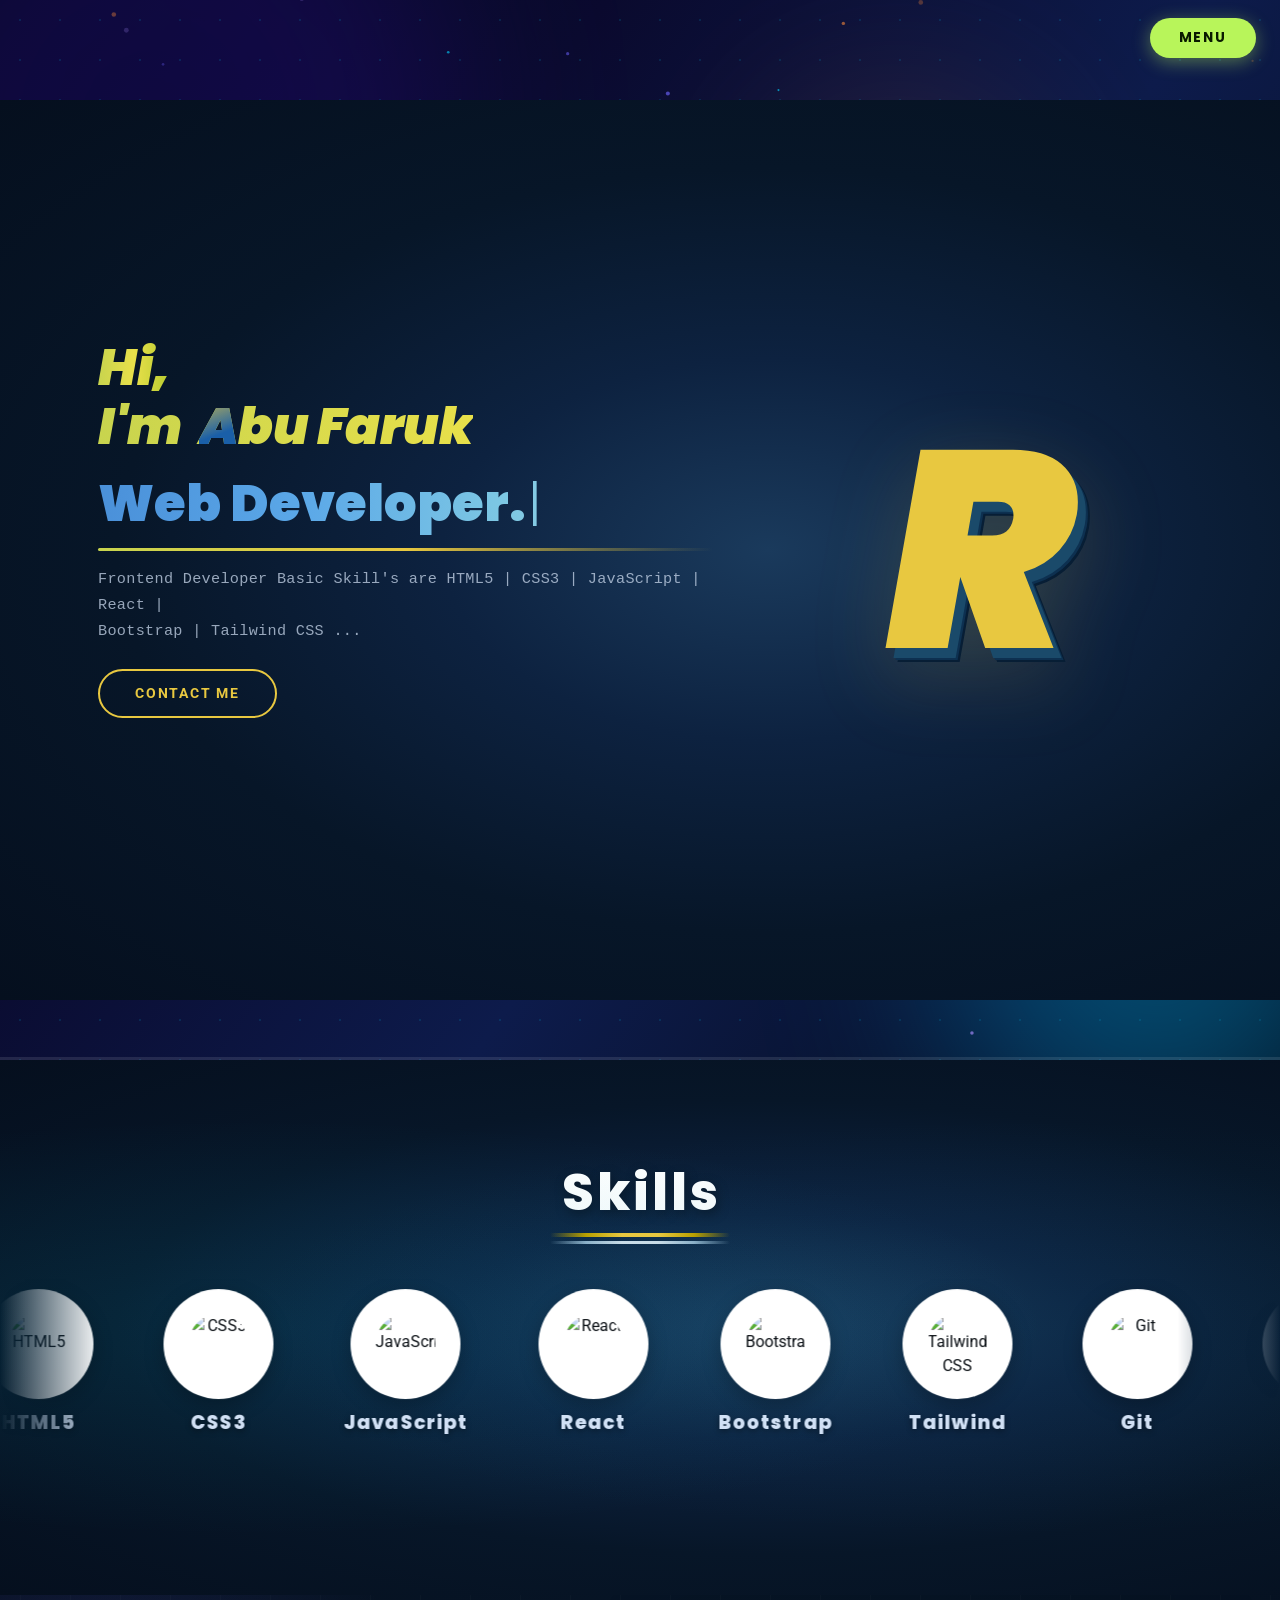
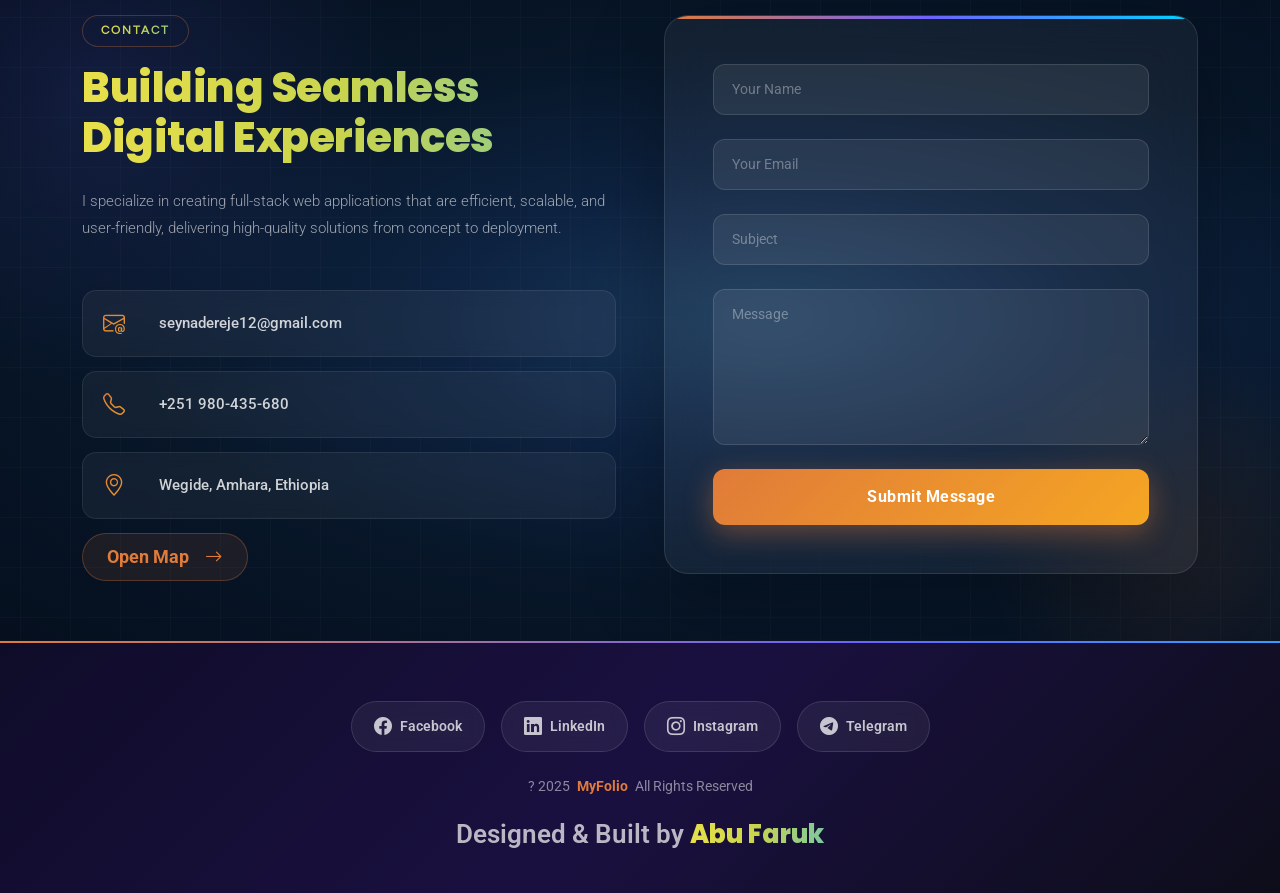
==== commit d74a9b63: "updated" ====
--- a/index.html
+++ b/index.html
@@ -1096,36 +1096,54 @@
     }
     .faq-modern-tag {
       display: inline-block;
-      background: linear-gradient(90deg, rgba(74,144,217,0.18), rgba(126,200,227,0.18));
-      border: 1px solid rgba(74,144,217,0.4);
-      color: #7ec8e3;
-      font-size: 0.78rem;
-      font-weight: 700;
-      letter-spacing: 0.14em;
+      background: linear-gradient(90deg, rgba(232,200,64,0.12), rgba(200,212,78,0.12));
+      border: 1px solid rgba(232,200,64,0.35);
+      font-size: 0.72rem;
+      font-weight: 800;
+      letter-spacing: 0.18em;
       text-transform: uppercase;
-      padding: 6px 20px;
+      padding: 6px 22px;
       border-radius: 50px;
-      margin-bottom: 16px;
+      margin-bottom: 18px;
+      background-clip: text;
+      -webkit-background-clip: text;
+      -webkit-text-fill-color: transparent;
+      background-image: linear-gradient(90deg, #e8c840, #c8d44e, #7ec8a0);
+      border-color: rgba(232,200,64,0.4);
+      box-shadow: 0 0 18px rgba(232,200,64,0.12);
     }
     .faq-modern-title {
-      color: #ffffff !important;
-      font-size: clamp(1.9rem, 4vw, 2.8rem);
-      font-weight: 800;
-      font-family: 'Poppins', sans-serif;
-      margin-bottom: 12px;
-      line-height: 1.2;
-    }
-    .faq-modern-accent {
-      background: linear-gradient(90deg, #4a90d9, #7ec8e3);
+      font-size: clamp(2.2rem, 5vw, 3.4rem) !important;
+      font-weight: 900 !important;
+      font-family: 'Poppins', sans-serif !important;
+      line-height: 1.08 !important;
+      margin-bottom: 16px !important;
+      letter-spacing: -1px;
+      background: linear-gradient(135deg, #ffffff 0%, #c8e8ff 50%, #a8d8ea 100%);
       -webkit-background-clip: text;
       -webkit-text-fill-color: transparent;
       background-clip: text;
+      filter: drop-shadow(0 2px 20px rgba(74,144,217,0.2));
+    }
+    .faq-modern-accent {
+      background: linear-gradient(90deg, #f0e020, #c8d44e, #7ec8a0, #4a90d9);
+      -webkit-background-clip: text;
+      -webkit-text-fill-color: transparent;
+      background-clip: text;
+      filter: drop-shadow(0 0 16px rgba(232,224,64,0.3));
     }
     .faq-modern-subtitle {
-      color: rgba(180,205,230,0.7) !important;
-      font-size: 1rem;
+      font-size: 1.05rem !important;
+      line-height: 1.8;
       max-width: 520px;
-      margin: 0 auto;
+      margin: 0 auto !important;
+      background: linear-gradient(90deg, #7ec8e3, #a8d8ea, #c8d44e, #e8c840);
+      -webkit-background-clip: text;
+      -webkit-text-fill-color: transparent;
+      background-clip: text;
+      font-style: italic;
+      letter-spacing: 0.01em;
+      filter: drop-shadow(0 0 10px rgba(126,200,227,0.2));
     }
     .faq-modern-list {
       display: flex;
@@ -1704,27 +1722,36 @@
       margin-bottom: 14px;
     }
     .pj-title {
-      font-size: clamp(2.4rem, 5.5vw, 3.6rem) !important;
+      font-size: clamp(2.8rem, 6vw, 4.2rem) !important;
       font-weight: 900 !important;
       font-family: 'Poppins', sans-serif !important;
       color: #ffffff !important;
-      line-height: 1.05 !important;
-      margin-bottom: 10px !important;
+      line-height: 1.0 !important;
+      margin-bottom: 14px !important;
       -webkit-text-fill-color: #ffffff !important;
+      letter-spacing: -1.5px;
+      text-shadow: 0 4px 32px rgba(74,144,217,0.18);
     }
     .pj-title-accent {
-      background: linear-gradient(90deg, #e8e04a, #c8d44e, #7ec8a0);
+      background: linear-gradient(90deg, #f0e020 0%, #c8d44e 45%, #7ec8a0 80%, #5bbfa8 100%);
       -webkit-background-clip: text;
       -webkit-text-fill-color: transparent;
       background-clip: text;
+      filter: drop-shadow(0 0 18px rgba(232,224,64,0.35));
     }
     .pj-subtitle {
-      color: rgba(180,205,230,0.65) !important;
-      font-size: 0.97rem;
-      line-height: 1.7;
-      max-width: 480px;
+      font-size: 1.05rem;
+      line-height: 1.75;
+      max-width: 520px;
       margin: 0 auto !important;
       text-align: center;
+      font-style: italic;
+      letter-spacing: 0.01em;
+      background: linear-gradient(90deg, #7ec8e3, #c8d44e, #e8c840, #7ec8a0);
+      -webkit-background-clip: text;
+      -webkit-text-fill-color: transparent;
+      background-clip: text;
+      filter: drop-shadow(0 0 12px rgba(126,200,227,0.25));
     }
 
     /* ── Filter pills ── */
@@ -1767,6 +1794,17 @@
       gap: 22px;
     }
     .pj-item--wide { grid-column: span 2; }
+
+    /* Equal pair — Hospital + Calculator: same width, same height, fill the row */
+    .pj-item--equal {
+      grid-column: span 1;
+    }
+    .pj-item--equal .pj-card {
+      height: 100%;
+    }
+    .pj-item--equal .pj-img-wrap {
+      aspect-ratio: 4/3;
+    }
 
     /* ── Card ── */
     .pj-card {
@@ -1794,19 +1832,21 @@
     /* Project number badge */
     .pj-num {
       position: absolute;
-      top: 16px;
-      left: 18px;
+      top: 14px;
+      left: 16px;
       z-index: 10;
-      font-size: 0.72rem;
-      font-weight: 800;
+      font-size: 0.68rem;
+      font-weight: 900;
       font-family: 'Poppins', sans-serif;
-      color: rgba(255,255,255,0.35);
-      letter-spacing: 0.1em;
-      background: rgba(0,0,0,0.35);
-      backdrop-filter: blur(6px);
-      padding: 3px 10px;
+      color: #e8c840;
+      letter-spacing: 0.14em;
+      background: rgba(0,0,0,0.55);
+      backdrop-filter: blur(8px);
+      padding: 4px 12px;
       border-radius: 50px;
-      border: 1px solid rgba(255,255,255,0.1);
+      border: 1px solid rgba(232,200,64,0.35);
+      text-transform: uppercase;
+      box-shadow: 0 0 10px rgba(232,200,64,0.2);
     }
 
     /* ── Image ── */
@@ -1864,76 +1904,212 @@
 
     /* ── Card body ── */
     .pj-body {
-      padding: 20px 22px 22px;
+      padding: 18px 20px 20px;
       flex: 1;
       display: flex;
       flex-direction: column;
-      gap: 8px;
-    }
+      gap: 9px;
+      position: relative;
+    }
+    /* Glowing bottom accent line on hover */
+    .pj-body::after {
+      content: '';
+      position: absolute;
+      bottom: 0; left: 20px; right: 20px;
+      height: 1px;
+      background: linear-gradient(90deg, transparent, rgba(74,144,217,0.4), transparent);
+      opacity: 0;
+      transition: opacity 0.4s ease;
+    }
+    .pj-card:hover .pj-body::after { opacity: 1; }
 
     /* Meta row */
     .pj-meta {
       display: flex;
       align-items: center;
       justify-content: space-between;
+      margin-bottom: 2px;
     }
     .pj-cat {
+      font-size: 9.5px;
+      font-weight: 900;
+      text-transform: uppercase;
+      letter-spacing: 2px;
+      background: linear-gradient(90deg, #e8c840, #f0d060);
+      -webkit-background-clip: text;
+      -webkit-text-fill-color: transparent;
+      background-clip: text;
+      position: relative;
+    }
+    .pj-cat::after {
+      content: '';
+      position: absolute;
+      bottom: -3px;
+      left: 0;
+      width: 100%;
+      height: 1px;
+      background: linear-gradient(90deg, #e8c840, transparent);
+      border-radius: 1px;
+    }
+    .pj-year {
       font-size: 10px;
-      font-weight: 800;
-      text-transform: uppercase;
-      letter-spacing: 1.5px;
-      color: #e8c840;
-    }
-    .pj-year {
-      font-size: 11px;
-      font-weight: 600;
-      color: rgba(150,185,220,0.5);
-      letter-spacing: 0.06em;
+      font-weight: 700;
+      color: rgba(126,200,227,0.5);
+      letter-spacing: 0.1em;
+      font-family: 'Courier New', monospace;
     }
 
     /* Project name */
     .pj-name {
-      font-size: 1.05rem !important;
-      font-weight: 700 !important;
+      font-size: 1.08rem !important;
+      font-weight: 800 !important;
       font-family: 'Poppins', sans-serif !important;
-      color: #e8f4ff !important;
-      margin: 0 !important;
-      line-height: 1.3;
-    }
-    .pj-item--wide .pj-name { font-size: 1.25rem !important; }
+      color: #f0f8ff !important;
+      margin: 4px 0 0 !important;
+      line-height: 1.25;
+      letter-spacing: -0.3px;
+      transition: color 0.3s ease;
+    }
+    .pj-card:hover .pj-name {
+      background: linear-gradient(90deg, #ffffff, #a8d8ea);
+      -webkit-background-clip: text;
+      -webkit-text-fill-color: transparent;
+      background-clip: text;
+    }
+    .pj-item--wide .pj-name { font-size: 1.3rem !important; }
 
     /* Description */
     .pj-desc {
-      font-size: 0.83rem !important;
-      color: rgba(165,195,228,0.65) !important;
-      line-height: 1.7;
+      font-size: 0.82rem !important;
+      line-height: 1.75;
       margin: 0 !important;
       flex: 1;
+      letter-spacing: 0.01em;
+      border-left: 2px solid rgba(74,144,217,0.2);
+      padding-left: 10px;
+      transition: border-color 0.3s, color 0.3s;
+    }
+
+    /* Card 01 — E-commerce: warm orange-gold */
+    .pj-desc--1 {
+      color: rgba(255,180,80,0.75) !important;
+      border-left-color: rgba(255,160,50,0.3) !important;
+    }
+    .pj-card:hover .pj-desc--1 {
+      color: rgba(255,200,110,0.95) !important;
+      border-left-color: rgba(255,160,50,0.7) !important;
+    }
+
+    /* Card 02 — Food Delivery: fresh lime-green */
+    .pj-desc--2 {
+      color: rgba(140,220,100,0.75) !important;
+      border-left-color: rgba(120,210,80,0.3) !important;
+    }
+    .pj-card:hover .pj-desc--2 {
+      color: rgba(170,240,130,0.95) !important;
+      border-left-color: rgba(120,210,80,0.7) !important;
+    }
+
+    /* Card 03 — Admin Dashboard: electric cyan */
+    .pj-desc--3 {
+      color: rgba(80,200,230,0.75) !important;
+      border-left-color: rgba(74,144,217,0.3) !important;
+    }
+    .pj-card:hover .pj-desc--3 {
+      color: rgba(120,220,245,0.95) !important;
+      border-left-color: rgba(74,144,217,0.7) !important;
+    }
+
+    /* Card 04 — Apple Website: silver-white */
+    .pj-desc--4 {
+      color: rgba(200,215,235,0.7) !important;
+      border-left-color: rgba(180,200,230,0.25) !important;
+    }
+    .pj-card:hover .pj-desc--4 {
+      color: rgba(230,240,255,0.95) !important;
+      border-left-color: rgba(200,220,255,0.6) !important;
+    }
+
+    /* Card 05 — Online Exam: violet-purple */
+    .pj-desc--5 {
+      color: rgba(180,130,255,0.75) !important;
+      border-left-color: rgba(160,100,240,0.3) !important;
+    }
+    .pj-card:hover .pj-desc--5 {
+      color: rgba(210,170,255,0.95) !important;
+      border-left-color: rgba(160,100,240,0.7) !important;
+    }
+
+    /* Card 06 — School Attendance: sky blue */
+    .pj-desc--6 {
+      color: rgba(90,180,255,0.75) !important;
+      border-left-color: rgba(70,160,240,0.3) !important;
+    }
+    .pj-card:hover .pj-desc--6 {
+      color: rgba(130,205,255,0.95) !important;
+      border-left-color: rgba(70,160,240,0.7) !important;
+    }
+
+    /* Card 07 — Hospital: mint-teal */
+    .pj-desc--7 {
+      color: rgba(80,210,180,0.75) !important;
+      border-left-color: rgba(60,190,160,0.3) !important;
+    }
+    .pj-card:hover .pj-desc--7 {
+      color: rgba(110,235,205,0.95) !important;
+      border-left-color: rgba(60,190,160,0.7) !important;
+    }
+
+    /* Card 08 — Calculator: rose-pink */
+    .pj-desc--8 {
+      color: rgba(255,130,160,0.75) !important;
+      border-left-color: rgba(240,100,140,0.3) !important;
+    }
+    .pj-card:hover .pj-desc--8 {
+      color: rgba(255,165,190,0.95) !important;
+      border-left-color: rgba(240,100,140,0.7) !important;
+    }
+
+    .pj-card:hover .pj-desc {
+      border-left-color: inherit;
     }
 
     /* Tech stack pills */
     .pj-stack {
       display: flex;
       flex-wrap: wrap;
-      gap: 6px;
-      margin-top: 4px;
+      gap: 5px;
+      margin-top: 6px;
     }
     .pj-stack span {
-      font-size: 10px;
-      font-weight: 700;
-      letter-spacing: 0.06em;
+      font-size: 9.5px;
+      font-weight: 800;
+      letter-spacing: 0.08em;
       text-transform: uppercase;
       color: #7ec8e3;
-      background: rgba(74,144,217,0.1);
-      border: 1px solid rgba(74,144,217,0.25);
-      padding: 3px 10px;
+      background: rgba(74,144,217,0.08);
+      border: 1px solid rgba(74,144,217,0.22);
+      padding: 3px 9px;
       border-radius: 50px;
-      transition: background 0.25s, border-color 0.25s;
+      transition: all 0.25s ease;
+      position: relative;
+      overflow: hidden;
+    }
+    .pj-stack span::before {
+      content: '';
+      position: absolute;
+      inset: 0;
+      background: linear-gradient(135deg, rgba(74,144,217,0.15), transparent);
+      opacity: 0;
+      transition: opacity 0.25s;
     }
     .pj-card:hover .pj-stack span {
-      background: rgba(74,144,217,0.18);
-      border-color: rgba(74,144,217,0.45);
-    }
+      background: rgba(74,144,217,0.16);
+      border-color: rgba(74,144,217,0.5);
+      color: #a8d8ea;
+      box-shadow: 0 0 8px rgba(74,144,217,0.2);
+    }
+    .pj-card:hover .pj-stack span::before { opacity: 1; }
 
     /* Hidden items (filter) */
     .pj-item.pj-hidden { display: none !important; }
@@ -2378,21 +2554,21 @@
         <!-- Bento grid -->
         <div class="pj-grid" id="pjGrid">
 
-          <!-- Card 01 — E-commerce Website (featured wide) -->
-          <div class="pj-item pj-item--wide" data-cat="web">
+          <!-- Card 01 — E-commerce Website -->
+          <div class="pj-item" data-cat="web">
             <div class="pj-card">
               <div class="pj-num">01</div>
               <div class="pj-img-wrap">
-                <img src="https://images.unsplash.com/photo-1607082348824-0a96f2a4b9da?w=900&q=85" alt="E-commerce Website" loading="lazy">
+                <img src="assets/img/projects/smart ecommerce product.jpg" alt="E-commerce Website" loading="lazy">
                 <div class="pj-img-overlay">
-                  <a href="https://images.unsplash.com/photo-1607082348824-0a96f2a4b9da?w=900&q=85" class="pj-action-btn glightbox" data-gallery="pf-gallery" title="E-commerce Website"><i class="bi bi-eye"></i></a>
+                  <a href="assets/img/projects/smart ecommerce product.jpg" class="pj-action-btn glightbox" data-gallery="pf-gallery" title="E-commerce Website"><i class="bi bi-eye"></i></a>
                   <a href="portfolio-details.html" class="pj-action-btn"><i class="bi bi-arrow-up-right"></i></a>
                 </div>
               </div>
               <div class="pj-body">
                 <div class="pj-meta"><span class="pj-cat">Web App</span><span class="pj-year">2024</span></div>
                 <h3 class="pj-name">E-commerce Website</h3>
-                <p class="pj-desc">Full-featured online store with product filtering, cart management, wishlist, secure checkout, and a fully responsive layout across all devices.</p>
+                <p class="pj-desc pj-desc--1">Full-featured online store with product filtering, cart management, wishlist, secure checkout, and a fully responsive layout across all devices.</p>
                 <div class="pj-stack"><span>HTML</span><span>CSS</span><span>JavaScript</span><span>Bootstrap</span></div>
               </div>
             </div>
@@ -2403,137 +2579,139 @@
             <div class="pj-card">
               <div class="pj-num">02</div>
               <div class="pj-img-wrap">
-                <img src="assets/img/portfolio/portfolio-1.webp" alt="Food Delivery System" loading="lazy">
+                <img src="assets/img/projects/food-photo.avif" alt="Food Delivery System" loading="lazy">
                 <div class="pj-img-overlay">
-                  <a href="assets/img/portfolio/portfolio-1.webp" class="pj-action-btn glightbox" data-gallery="pf-gallery" title="Food Delivery System"><i class="bi bi-eye"></i></a>
+                  <a href="assets/img/projects/food-photo.avif" class="pj-action-btn glightbox" data-gallery="pf-gallery" title="Food Delivery System"><i class="bi bi-eye"></i></a>
                   <a href="portfolio-details.html" class="pj-action-btn"><i class="bi bi-arrow-up-right"></i></a>
                 </div>
               </div>
               <div class="pj-body">
                 <div class="pj-meta"><span class="pj-cat">Web App</span><span class="pj-year">2024</span></div>
                 <h3 class="pj-name">Food Delivery System</h3>
-                <p class="pj-desc">Real-time food ordering platform with live cart, restaurant filters, order tracking, and smooth checkout flow.</p>
+                <p class="pj-desc pj-desc--2">Real-time food ordering platform with live cart, restaurant filters, order tracking, and smooth checkout flow.</p>
                 <div class="pj-stack"><span>React</span><span>Tailwind CSS</span><span>Node.js</span></div>
               </div>
             </div>
           </div>
 
+          <!-- Row 2: Admin Dashboard + Apple Website + Online Exam — all 3 in one row -->
           <!-- Card 03 — Admin Dashboard -->
           <div class="pj-item" data-cat="web">
             <div class="pj-card">
               <div class="pj-num">03</div>
               <div class="pj-img-wrap">
-                <img src="assets/img/portfolio/portfolio-5.webp" alt="Admin Dashboard" loading="lazy">
+                <img src="assets/img/projects/admin-dashboard.webp" alt="Admin Dashboard" loading="lazy">
                 <div class="pj-img-overlay">
-                  <a href="assets/img/portfolio/portfolio-5.webp" class="pj-action-btn glightbox" data-gallery="pf-gallery" title="Admin Dashboard"><i class="bi bi-eye"></i></a>
+                  <a href="assets/img/projects/admin-dashboard.webp" class="pj-action-btn glightbox" data-gallery="pf-gallery" title="Admin Dashboard"><i class="bi bi-eye"></i></a>
                   <a href="portfolio-details.html" class="pj-action-btn"><i class="bi bi-arrow-up-right"></i></a>
                 </div>
               </div>
               <div class="pj-body">
                 <div class="pj-meta"><span class="pj-cat">Dashboard</span><span class="pj-year">2023</span></div>
                 <h3 class="pj-name">Admin Dashboard</h3>
-                <p class="pj-desc">Analytics dashboard with interactive charts, data tables, user management, and dark/light mode toggle.</p>
+                <p class="pj-desc pj-desc--3">Analytics dashboard with interactive charts, data tables, user management, and dark/light mode toggle.</p>
                 <div class="pj-stack"><span>React</span><span>Bootstrap</span><span>Chart.js</span></div>
               </div>
             </div>
           </div>
 
-          <!-- Card 04 — Apple Website (featured wide) -->
-          <div class="pj-item pj-item--wide" data-cat="web">
+          <!-- Card 04 — Apple Website -->
+          <div class="pj-item" data-cat="web">
             <div class="pj-card">
               <div class="pj-num">04</div>
               <div class="pj-img-wrap">
-                <img src="https://images.unsplash.com/photo-1695048133142-1a20484d2569?w=900&q=85" alt="Apple Website - iPhone 17 Pro" loading="lazy">
+                <img src="assets/img/projects/ihone15.jpg" alt="Apple Website - iPhone 17 Pro" loading="lazy">
                 <div class="pj-img-overlay">
-                  <a href="https://images.unsplash.com/photo-1695048133142-1a20484d2569?w=900&q=85" class="pj-action-btn glightbox" data-gallery="pf-gallery" title="Apple Website - iPhone 17 Pro"><i class="bi bi-eye"></i></a>
+                  <a href="assets/img/projects/ihone15.jpg" class="pj-action-btn glightbox" data-gallery="pf-gallery" title="Apple Website - iPhone 17 Pro"><i class="bi bi-eye"></i></a>
                   <a href="portfolio-details.html" class="pj-action-btn"><i class="bi bi-arrow-up-right"></i></a>
                 </div>
               </div>
               <div class="pj-body">
                 <div class="pj-meta"><span class="pj-cat">Web Design</span><span class="pj-year">2023</span></div>
                 <h3 class="pj-name">Apple Website</h3>
-                <p class="pj-desc">Pixel-perfect Apple-inspired product showcase with smooth scroll animations, 3D product views, and premium micro-interactions throughout.</p>
+                <p class="pj-desc pj-desc--4">Pixel-perfect Apple-inspired product showcase with smooth scroll animations, 3D product views, and premium micro-interactions throughout.</p>
                 <div class="pj-stack"><span>HTML</span><span>CSS</span><span>GSAP</span><span>JavaScript</span></div>
               </div>
             </div>
           </div>
 
-          <!-- Card 05 — School Attendance Management -->
+          <!-- Card 05 — Online Exam System -->
           <div class="pj-item" data-cat="system">
             <div class="pj-card">
               <div class="pj-num">05</div>
               <div class="pj-img-wrap">
-                <img src="https://images.unsplash.com/photo-1580582932707-520aed937b7b?w=800&q=85" alt="School Attendance Management System" loading="lazy">
+                <img src="assets/img/projects/portfolio-4.webp" alt="Online Exam System" loading="lazy">
                 <div class="pj-img-overlay">
-                  <a href="https://images.unsplash.com/photo-1580582932707-520aed937b7b?w=800&q=85" class="pj-action-btn glightbox" data-gallery="pf-gallery" title="School Attendance Management System"><i class="bi bi-eye"></i></a>
+                  <a href="assets/img/projects/portfolio-4.webp" class="pj-action-btn glightbox" data-gallery="pf-gallery" title="Online Exam System"><i class="bi bi-eye"></i></a>
+                  <a href="portfolio-details.html" class="pj-action-btn"><i class="bi bi-arrow-up-right"></i></a>
+                </div>
+              </div>
+              <div class="pj-body">
+                <div class="pj-meta"><span class="pj-cat">System</span><span class="pj-year">2022</span></div>
+                <h3 class="pj-name">Online Exam System</h3>
+                <p class="pj-desc pj-desc--5">Timed online exam platform with auto-grading, question banks, result analytics, and student/admin portals.</p>
+                <div class="pj-stack"><span>HTML</span><span>CSS</span><span>JavaScript</span><span>Bootstrap</span><span>JS</span></div>
+              </div>
+            </div>
+          </div>
+
+          <!-- Row 3: School alone, then Hospital + Calculator fill equal halves -->
+          <!-- Card 06 — School Attendance Management -->
+          <div class="pj-item" data-cat="system">
+            <div class="pj-card">
+              <div class="pj-num">06</div>
+              <div class="pj-img-wrap">
+                <img src="assets/img/projects/merkez school.jpg" alt="School Attendance Management System" loading="lazy">
+                <div class="pj-img-overlay">
+                  <a href="assets/img/projects/merkez school.jpg" class="pj-action-btn glightbox" data-gallery="pf-gallery" title="School Attendance Management System"><i class="bi bi-eye"></i></a>
                   <a href="portfolio-details.html" class="pj-action-btn"><i class="bi bi-arrow-up-right"></i></a>
                 </div>
               </div>
               <div class="pj-body">
                 <div class="pj-meta"><span class="pj-cat">System</span><span class="pj-year">2023</span></div>
                 <h3 class="pj-name">School Attendance System</h3>
-                <p class="pj-desc">Automated student attendance tracking with teacher dashboard, reports, and parent notification system.</p>
-                <div class="pj-stack"><span>PHP</span><span>MySQL</span><span>Bootstrap</span></div>
+                <p class="pj-desc pj-desc--6">Automated student attendance tracking with teacher dashboard, reports, and parent notification system.</p>
+                <div class="pj-stack"><span>HTML</span><span>Python</span><span>Django</span><span>Bootstrap</span></div>
               </div>
             </div>
           </div>
 
-          <!-- Card 06 — Health Management System -->
-          <div class="pj-item" data-cat="system">
+          <!-- Card 07 — Hospital Management System (equal half with Calculator) -->
+          <div class="pj-item pj-item--equal" data-cat="system">
             <div class="pj-card">
-              <div class="pj-num">06</div>
+              <div class="pj-num">07</div>
               <div class="pj-img-wrap">
-                <img src="https://images.unsplash.com/photo-1519494026892-80bbd2d6fd0d?w=800&q=85" alt="Hospital Management System" loading="lazy">
+                <img src="assets/img/projects/smart hospital.jpg" alt="Hospital Management System" loading="lazy">
                 <div class="pj-img-overlay">
-                  <a href="https://images.unsplash.com/photo-1519494026892-80bbd2d6fd0d?w=800&q=85" class="pj-action-btn glightbox" data-gallery="pf-gallery" title="Hospital Management System"><i class="bi bi-eye"></i></a>
+                  <a href="assets/img/projects/smart hospital.jpg" class="pj-action-btn glightbox" data-gallery="pf-gallery" title="Hospital Management System"><i class="bi bi-eye"></i></a>
                   <a href="portfolio-details.html" class="pj-action-btn"><i class="bi bi-arrow-up-right"></i></a>
                 </div>
               </div>
               <div class="pj-body">
                 <div class="pj-meta"><span class="pj-cat">System</span><span class="pj-year">2023</span></div>
                 <h3 class="pj-name">Hospital Management System</h3>
-                <p class="pj-desc">Patient records, appointment scheduling, doctor management, pharmacy/drug inventory, and medical history tracking in one platform.</p>
-                <div class="pj-stack"><span>PHP</span><span>MySQL</span><span>JavaScript</span></div>
+                <p class="pj-desc pj-desc--7">Patient records, appointment scheduling, doctor management, pharmacy/drug inventory, and medical history tracking in one platform.</p>
+                <div class="pj-stack"><span>HTML</span><span>CSS</span><span>JavaScript</span><span>Bootstrap</span></div>
               </div>
             </div>
           </div>
 
-          <!-- Card 07 — Smart Calculator -->
-          <div class="pj-item" data-cat="web">
+          <!-- Card 08 — Smart Calculator (equal half with Hospital) -->
+          <div class="pj-item pj-item--equal" data-cat="web">
             <div class="pj-card">
-              <div class="pj-num">07</div>
+              <div class="pj-num">08</div>
               <div class="pj-img-wrap">
-                <img src="https://images.unsplash.com/photo-1587145820266-a5951ee6f620?w=800&q=85" alt="Smart Calculator" loading="lazy">
+                <img src="assets/img/projects/calculator.jpg" alt="Smart Calculator" loading="lazy">
                 <div class="pj-img-overlay">
-                  <a href="https://images.unsplash.com/photo-1587145820266-a5951ee6f620?w=800&q=85" class="pj-action-btn glightbox" data-gallery="pf-gallery" title="Smart Calculator"><i class="bi bi-eye"></i></a>
+                  <a href="assets/img/projects/calculator.jpg" class="pj-action-btn glightbox" data-gallery="pf-gallery" title="Smart Calculator"><i class="bi bi-eye"></i></a>
                   <a href="portfolio-details.html" class="pj-action-btn"><i class="bi bi-arrow-up-right"></i></a>
                 </div>
               </div>
               <div class="pj-body">
                 <div class="pj-meta"><span class="pj-cat">Web App</span><span class="pj-year">2022</span></div>
                 <h3 class="pj-name">Smart Calculator</h3>
-                <p class="pj-desc">Advanced calculator with scientific mode, history log, keyboard support, and smooth animated UI transitions.</p>
+                <p class="pj-desc pj-desc--8">Advanced calculator with scientific mode, history log, keyboard support, and smooth animated UI transitions.</p>
                 <div class="pj-stack"><span>HTML</span><span>CSS</span><span>JavaScript</span></div>
-              </div>
-            </div>
-          </div>
-
-          <!-- Card 08 — Online Exam System -->
-          <div class="pj-item" data-cat="system">
-            <div class="pj-card">
-              <div class="pj-num">08</div>
-              <div class="pj-img-wrap">
-                <img src="assets/img/portfolio/portfolio-4.webp" alt="Online Exam System" loading="lazy">
-                <div class="pj-img-overlay">
-                  <a href="assets/img/portfolio/portfolio-4.webp" class="pj-action-btn glightbox" data-gallery="pf-gallery" title="Online Exam System"><i class="bi bi-eye"></i></a>
-                  <a href="portfolio-details.html" class="pj-action-btn"><i class="bi bi-arrow-up-right"></i></a>
-                </div>
-              </div>
-              <div class="pj-body">
-                <div class="pj-meta"><span class="pj-cat">System</span><span class="pj-year">2022</span></div>
-                <h3 class="pj-name">Online Exam System</h3>
-                <p class="pj-desc">Timed online exam platform with auto-grading, question banks, result analytics, and student/admin portals.</p>
-                <div class="pj-stack"><span>PHP</span><span>MySQL</span><span>Bootstrap</span><span>JS</span></div>
               </div>
             </div>
           </div>
